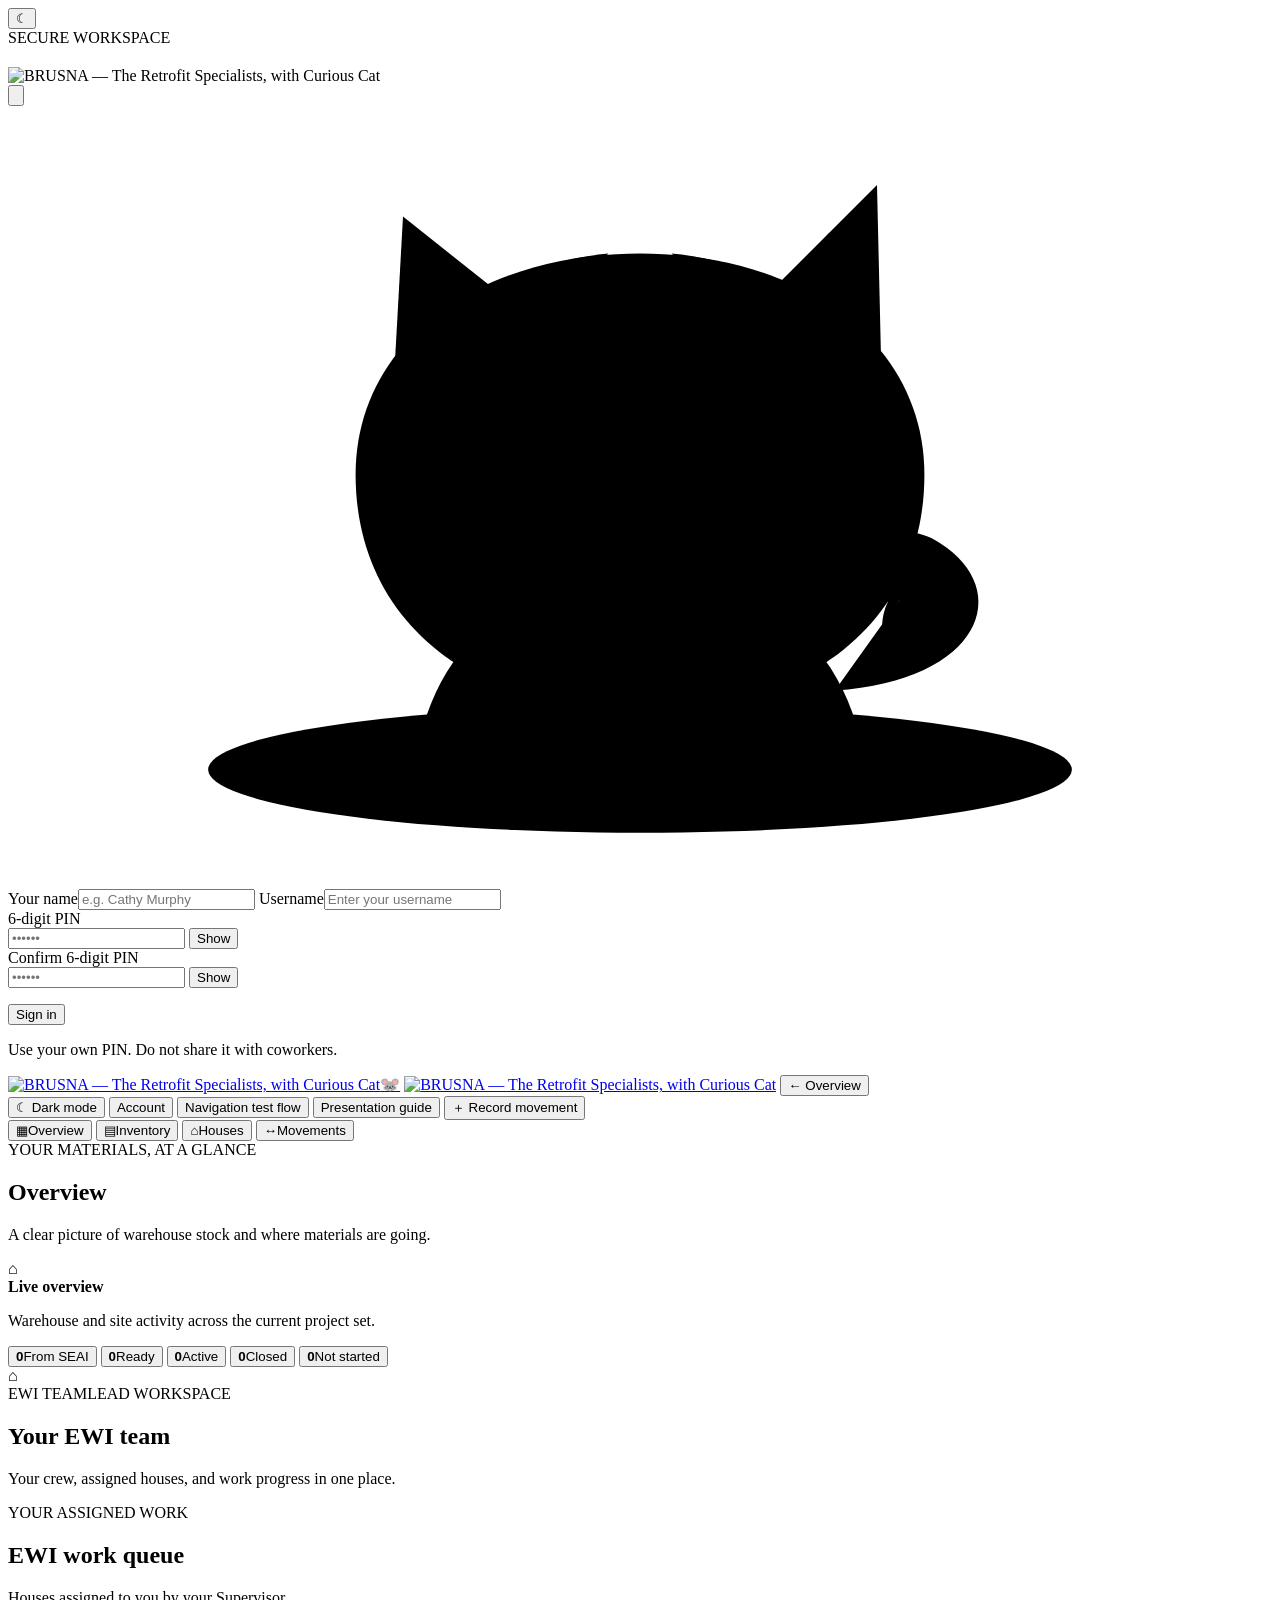
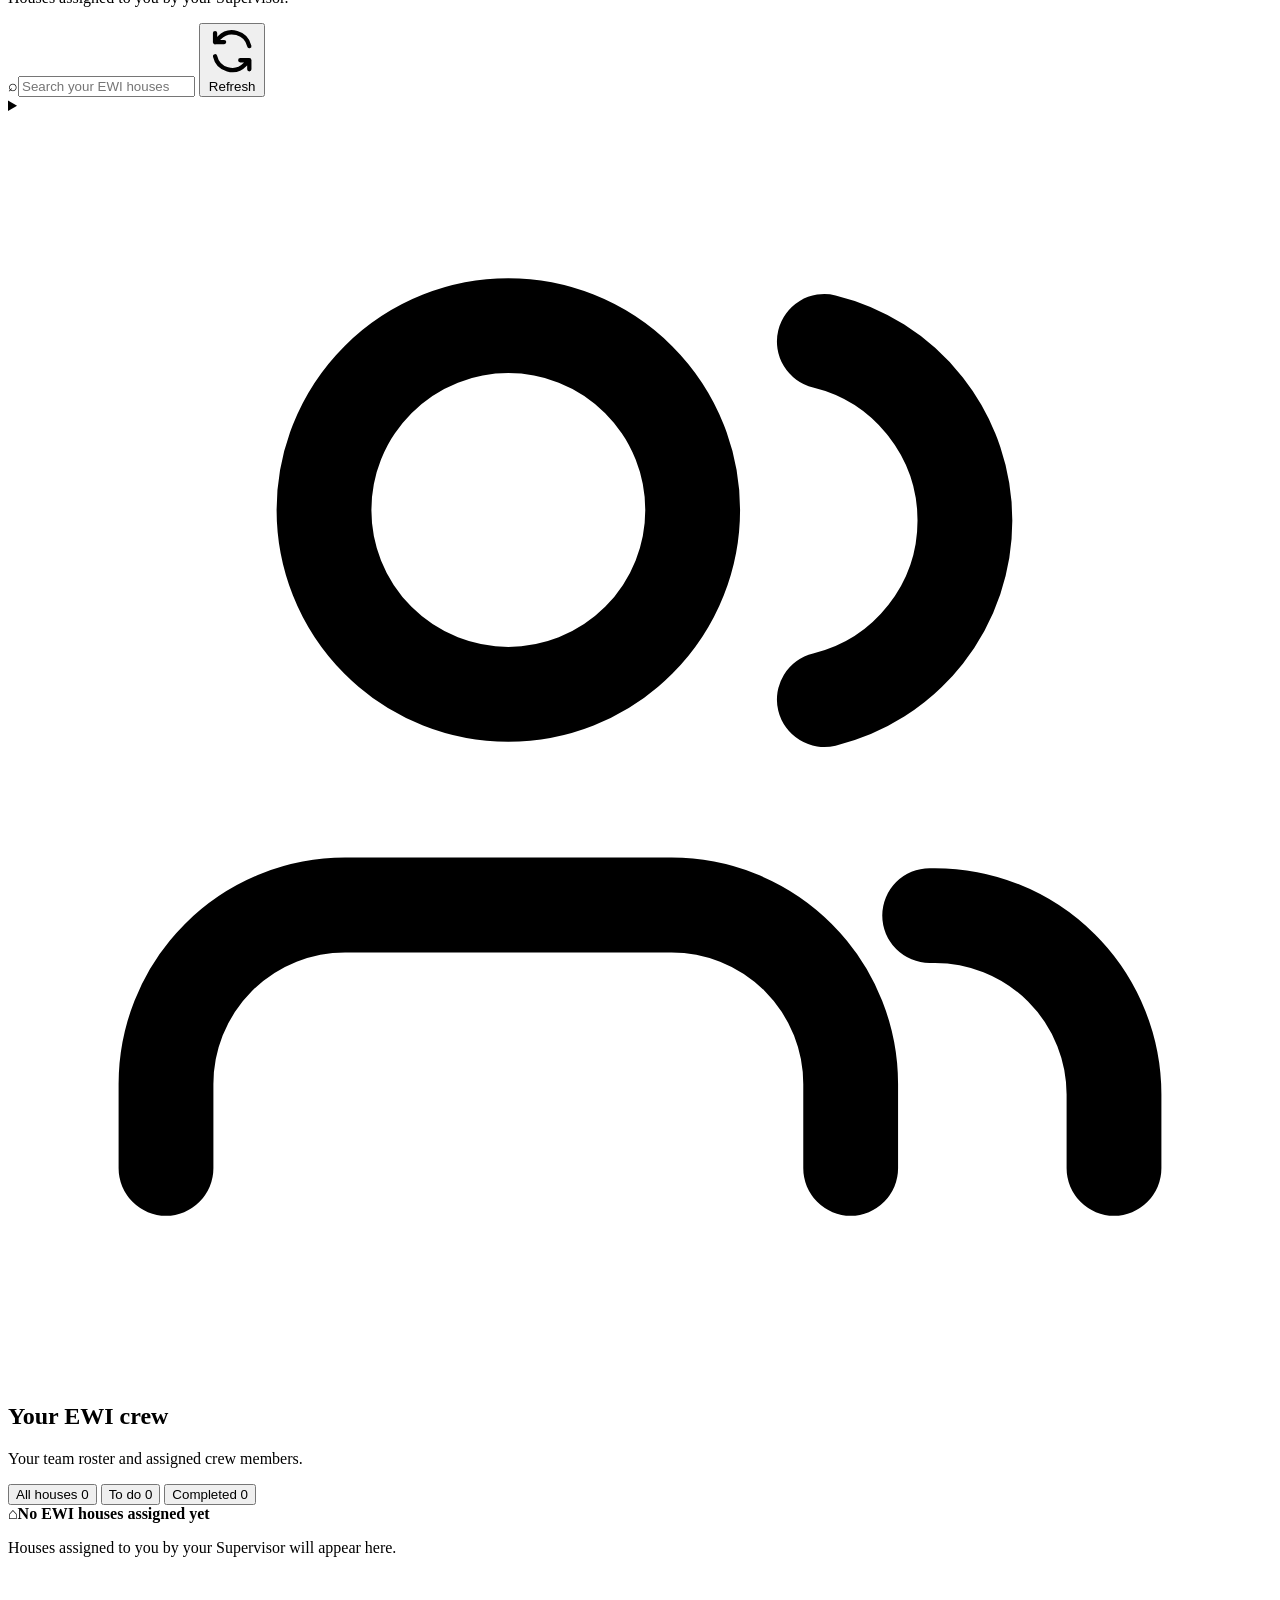
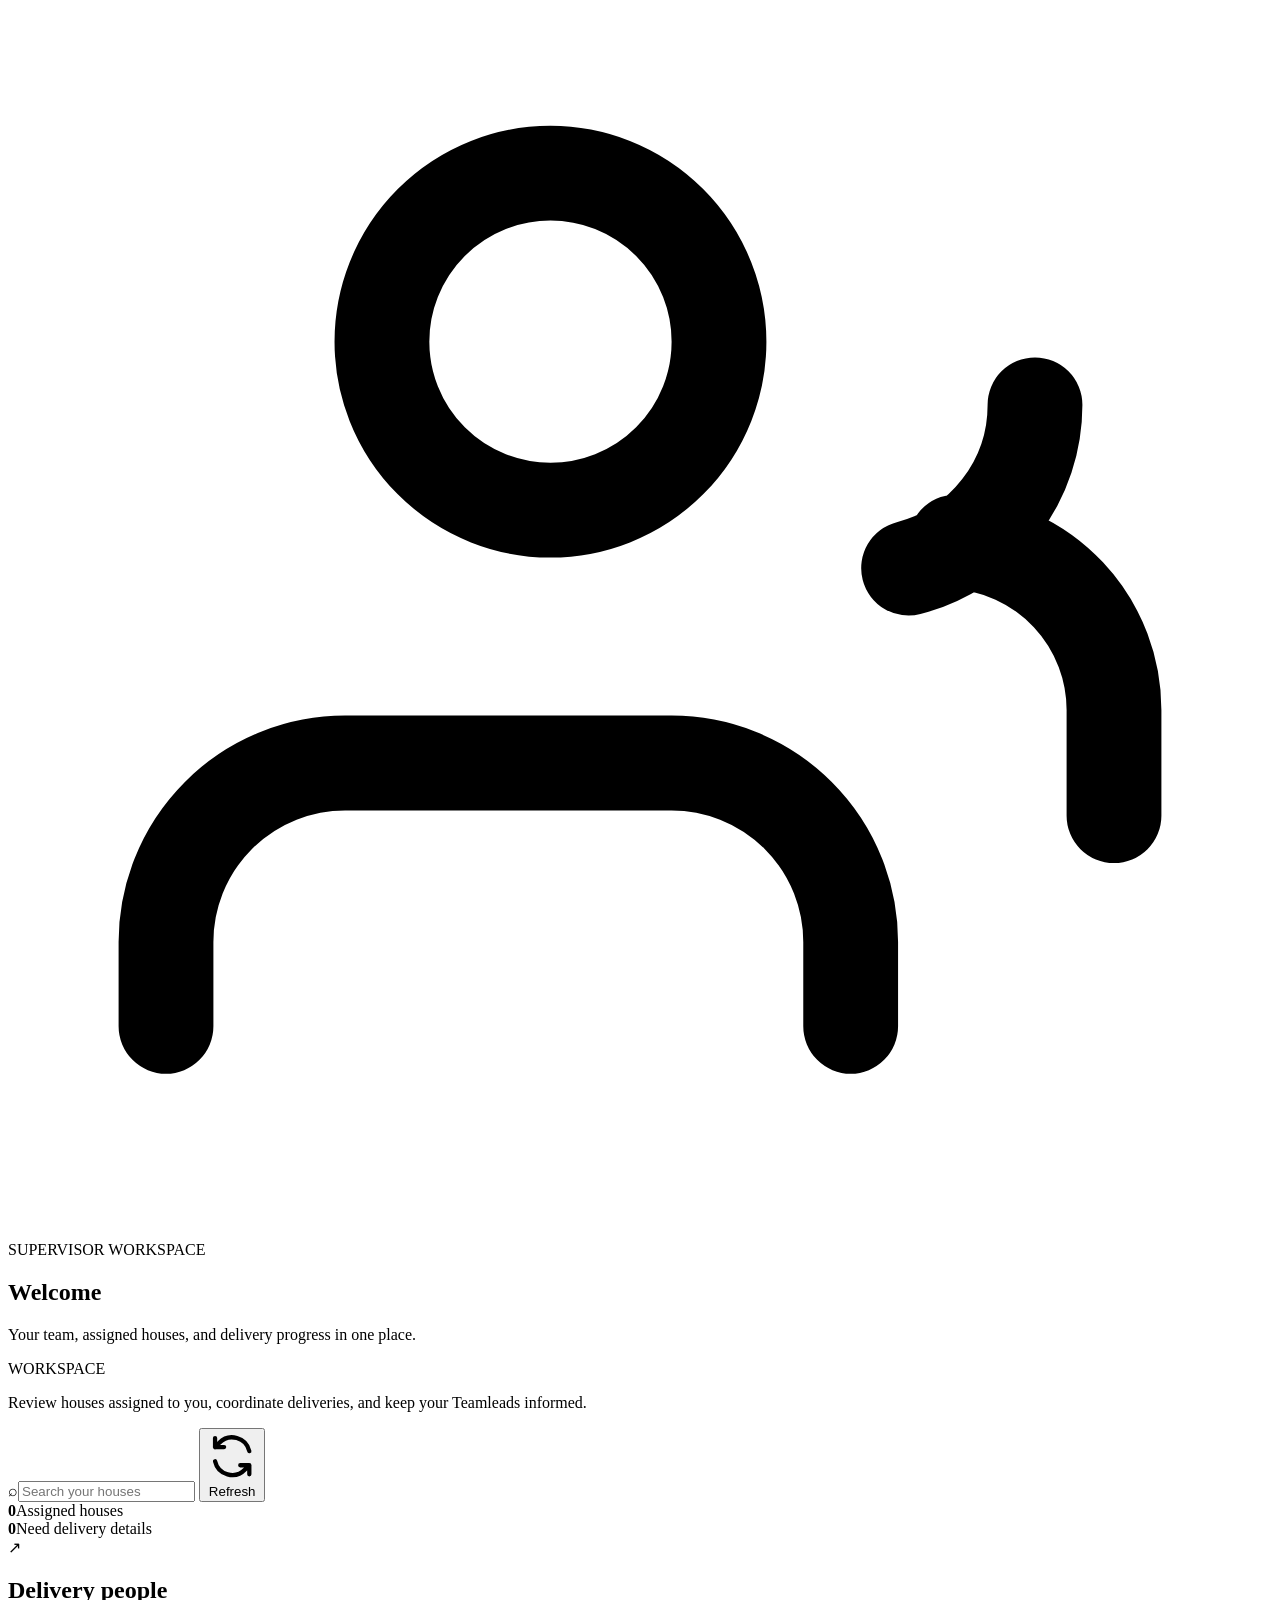
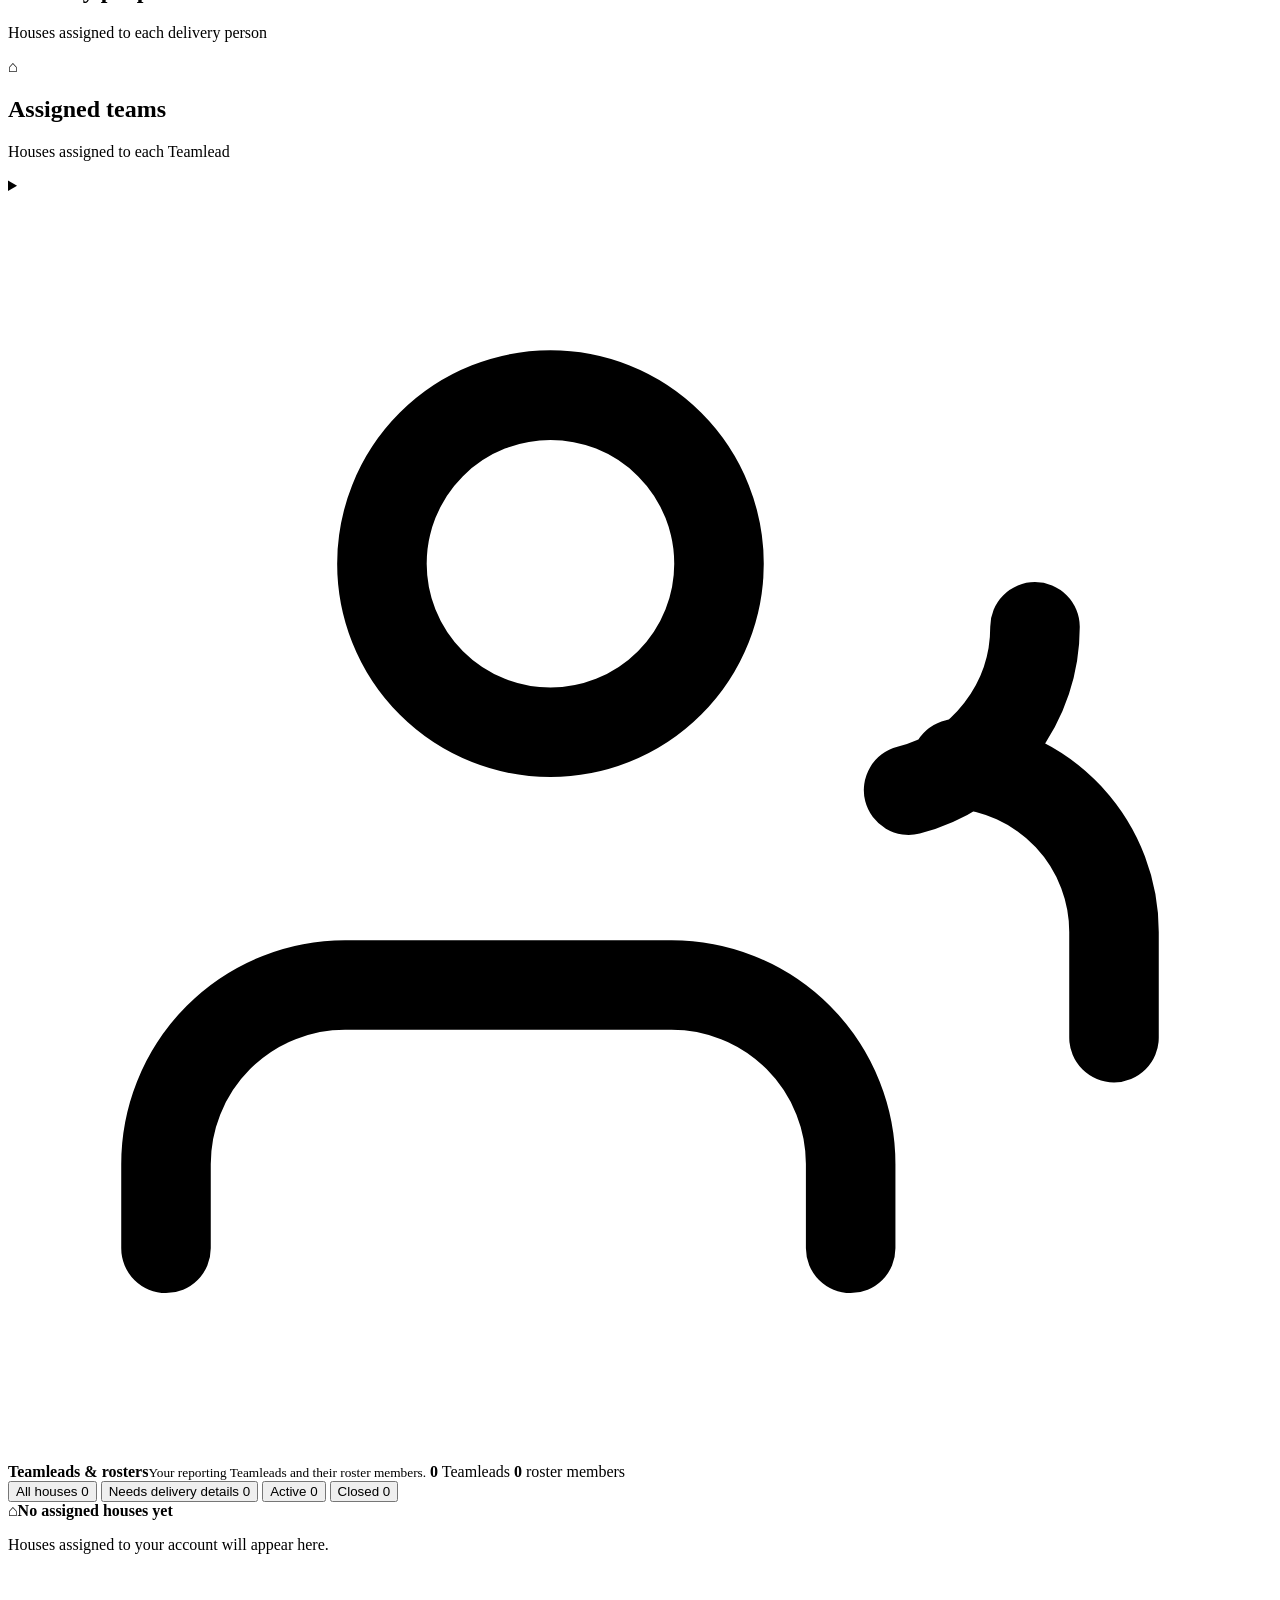
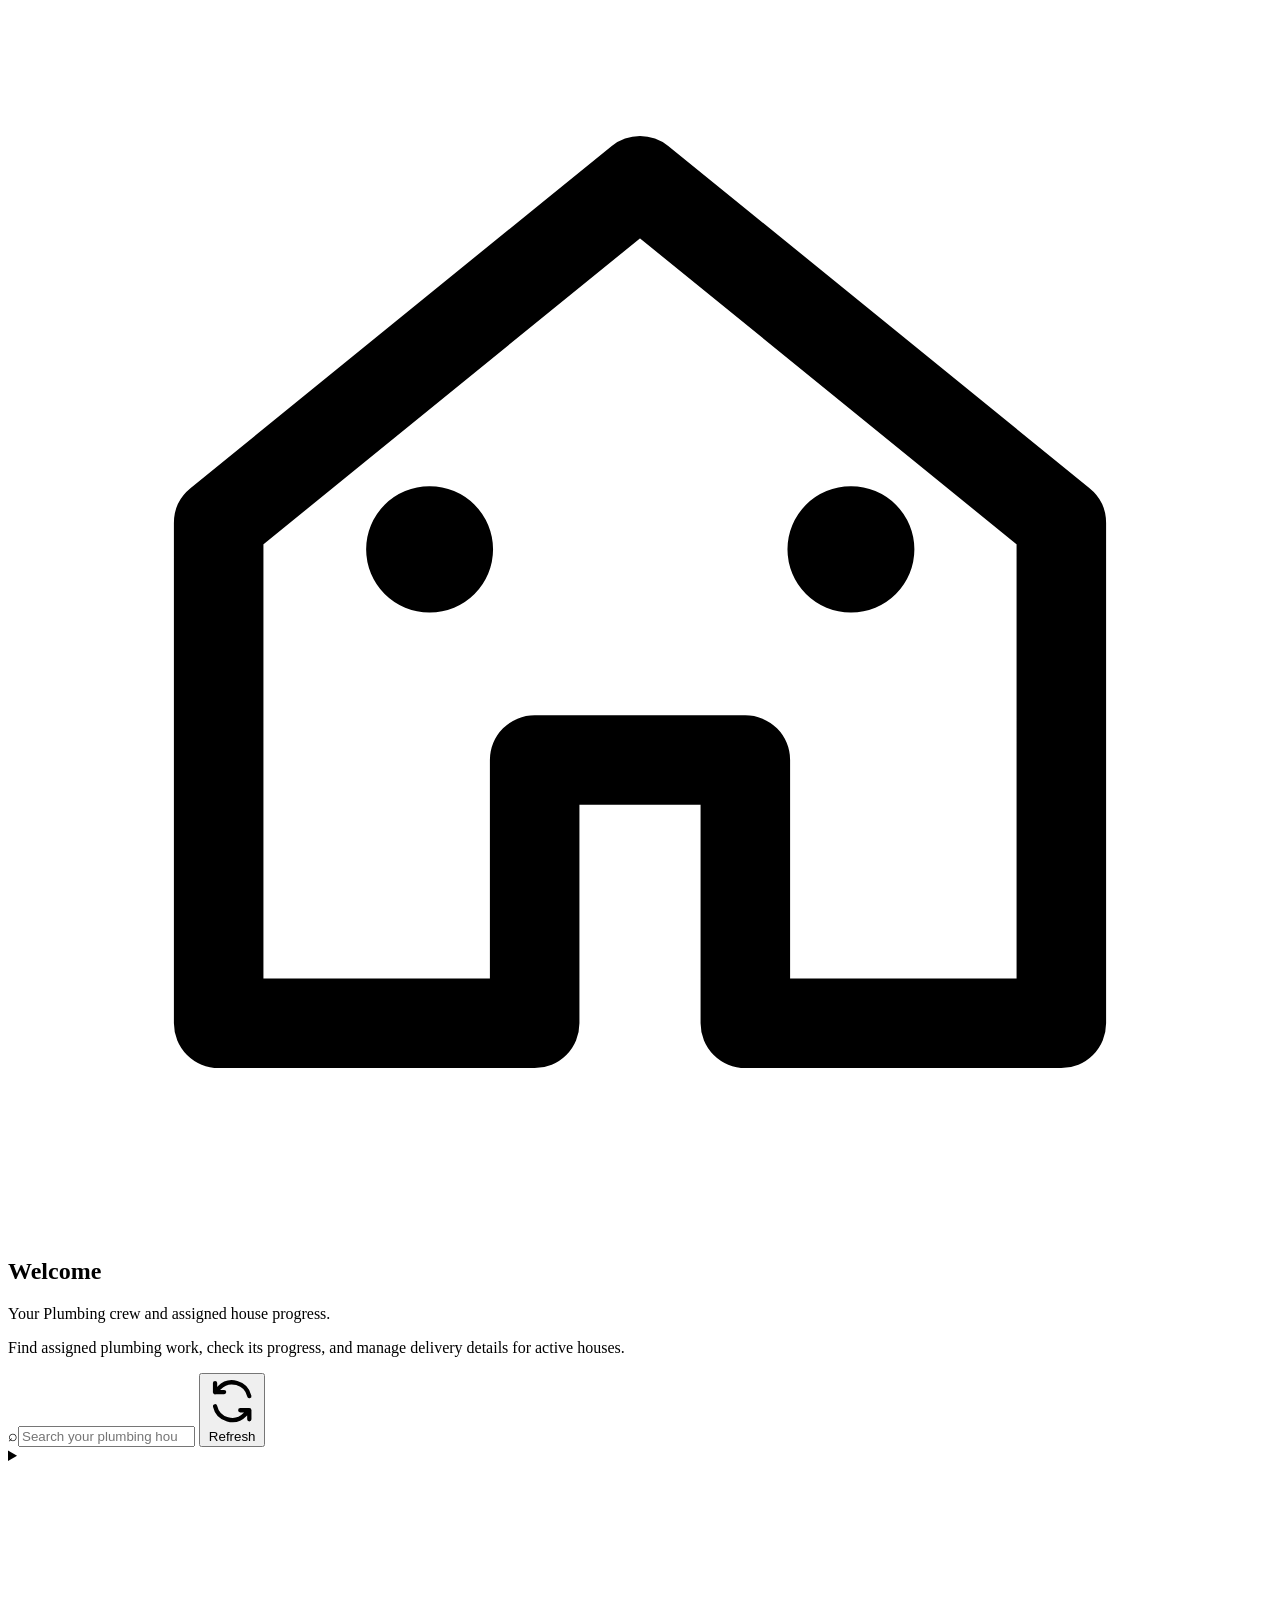
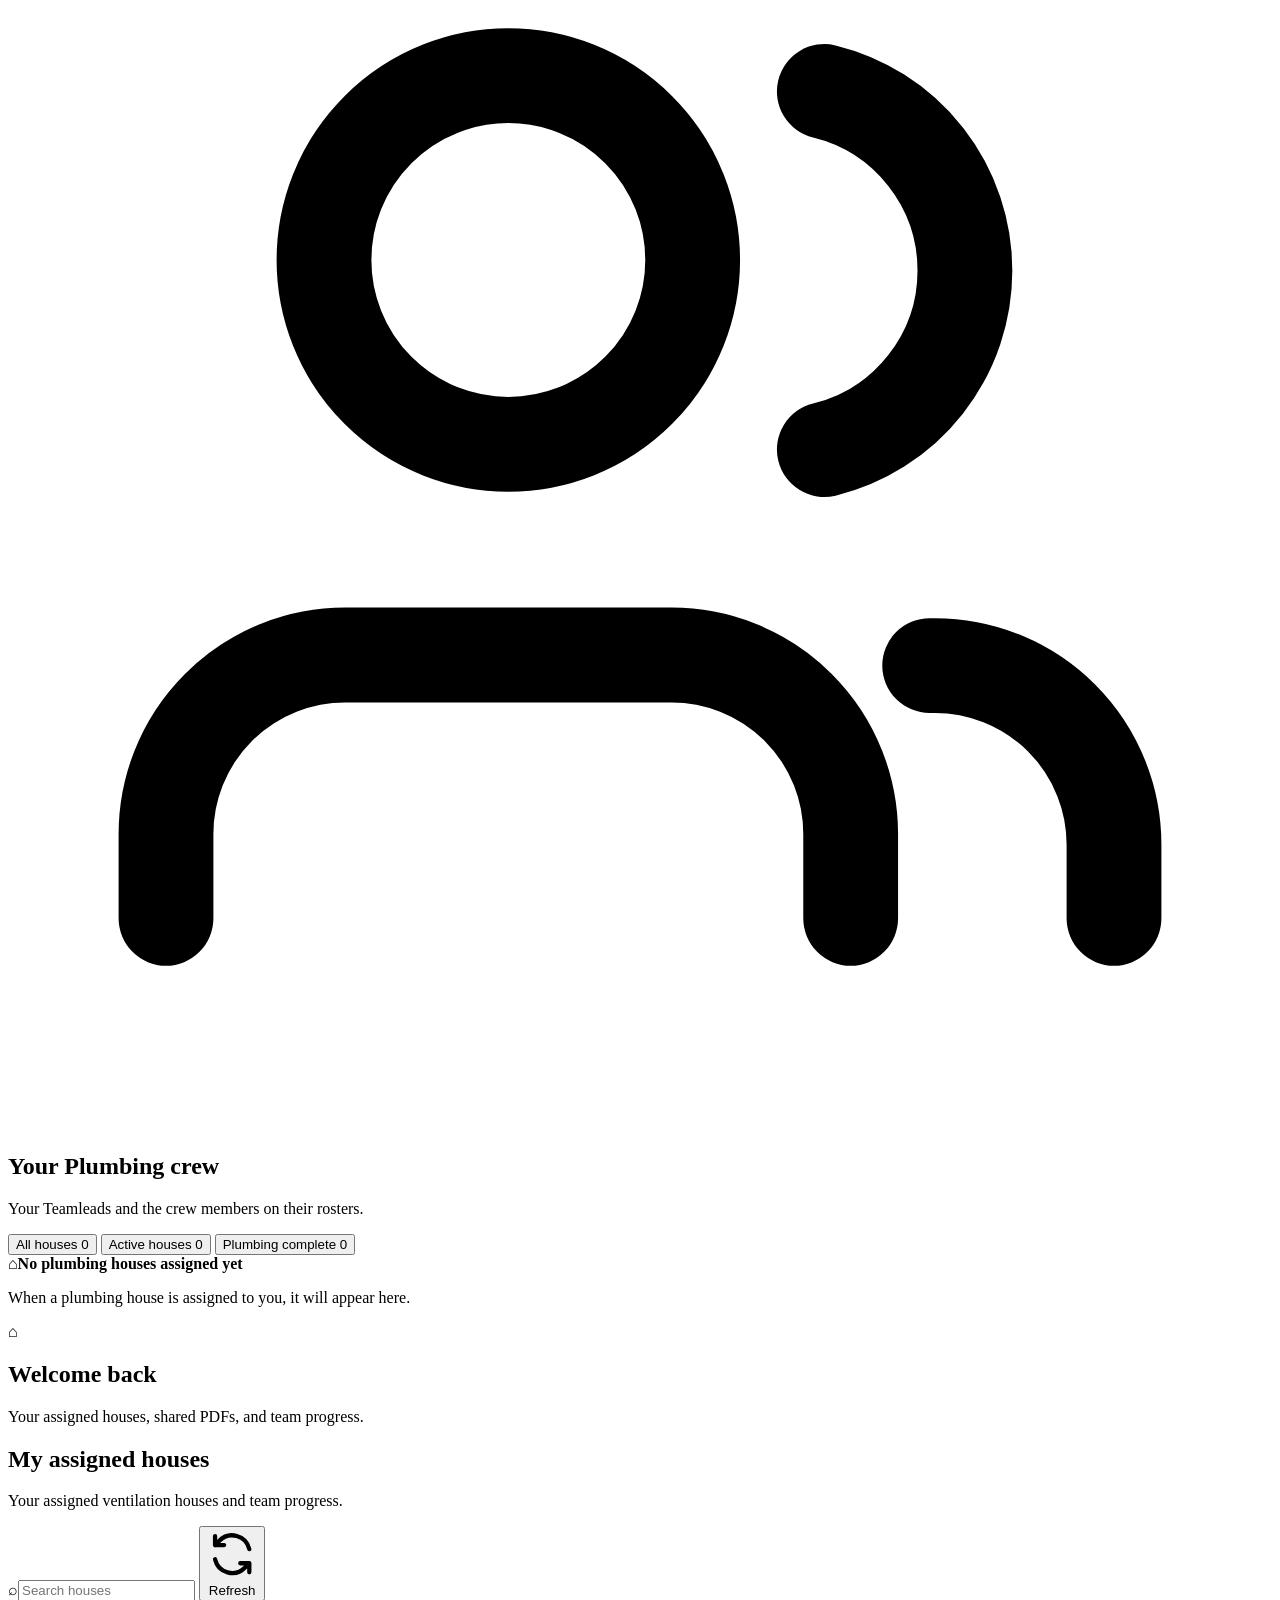
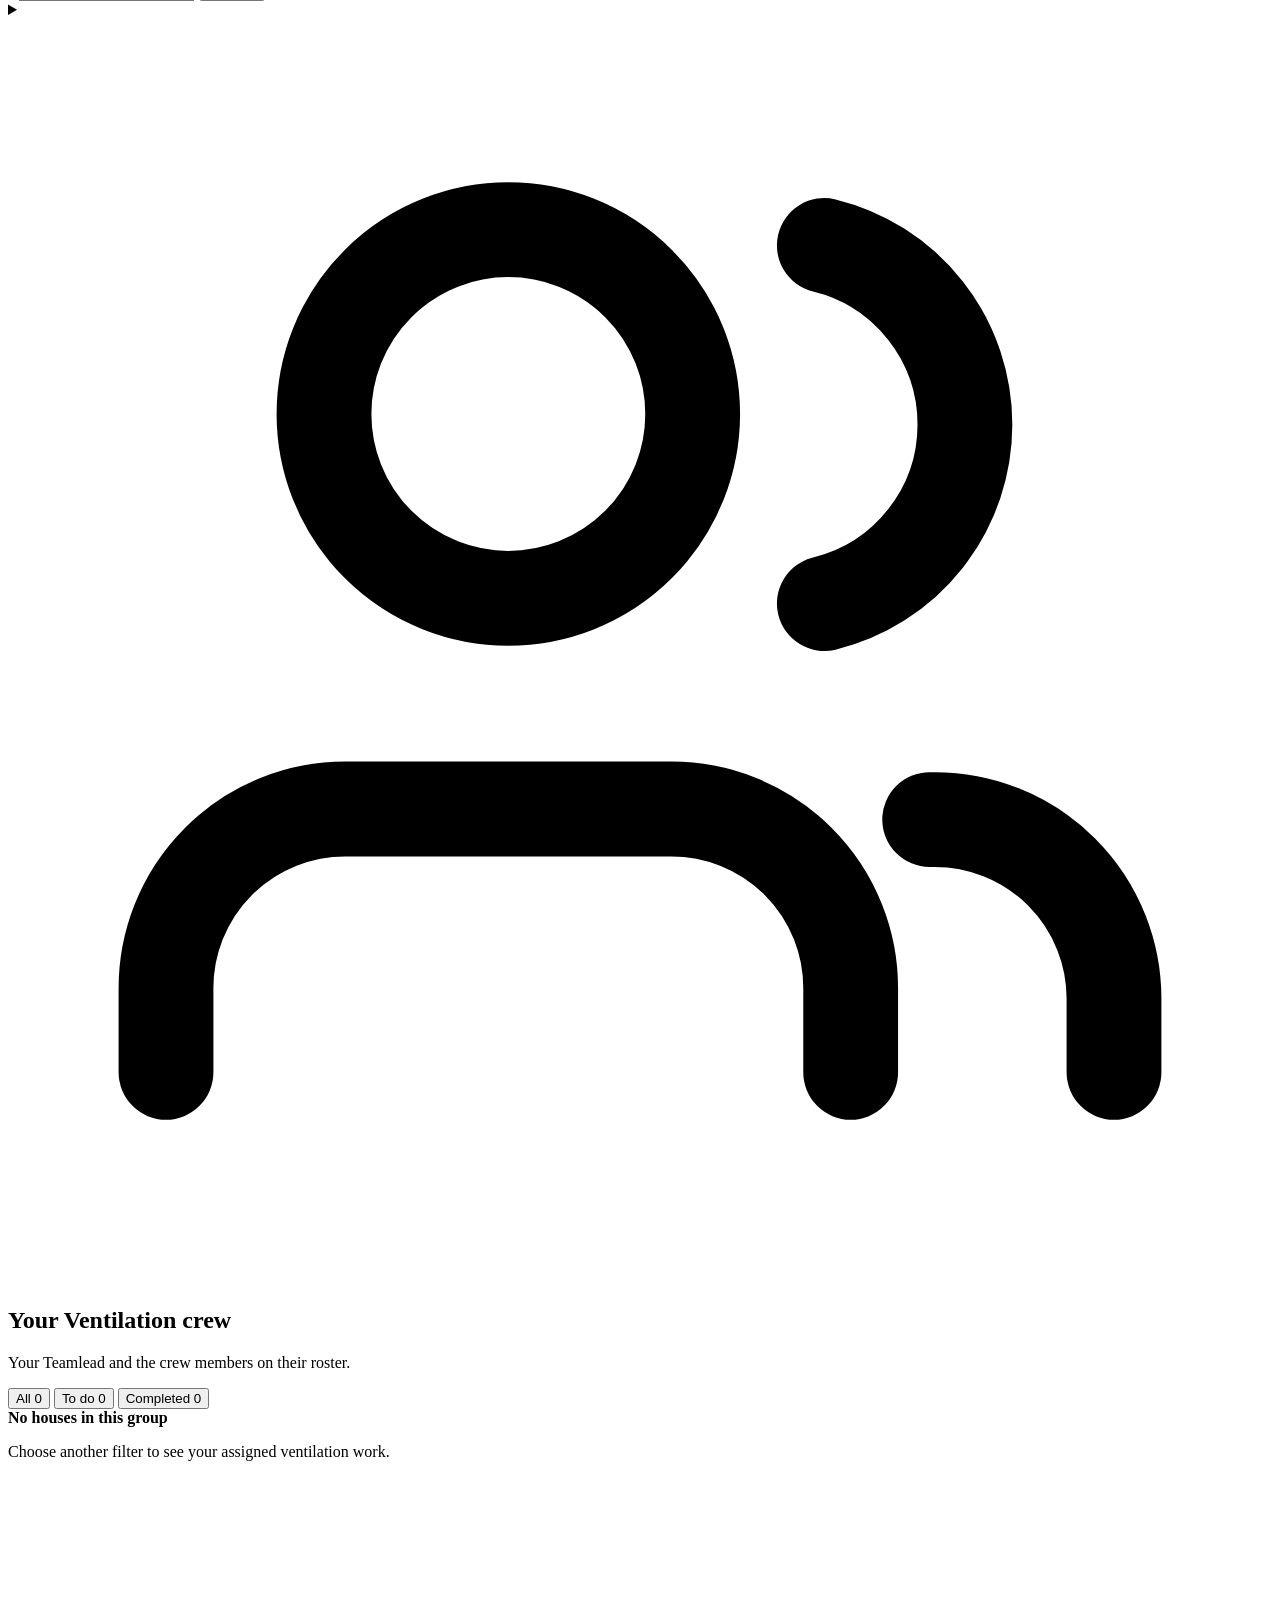
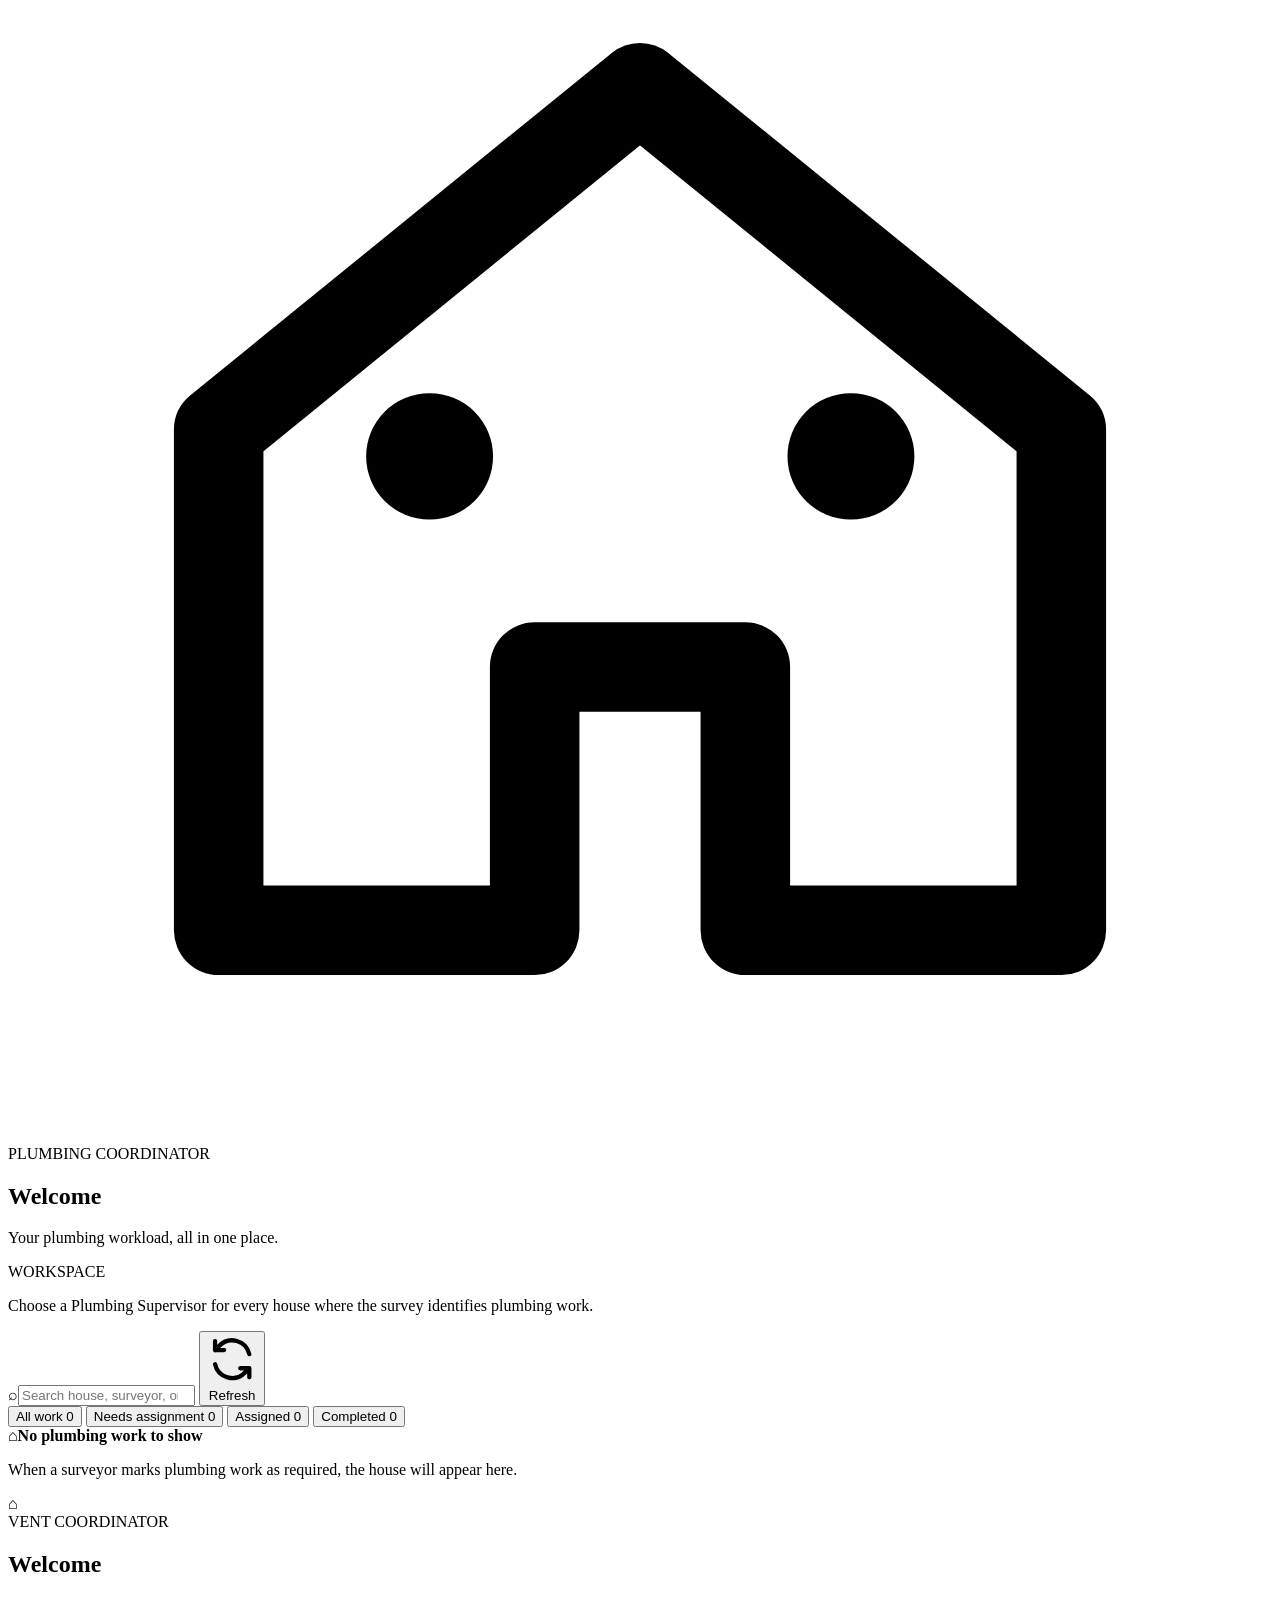
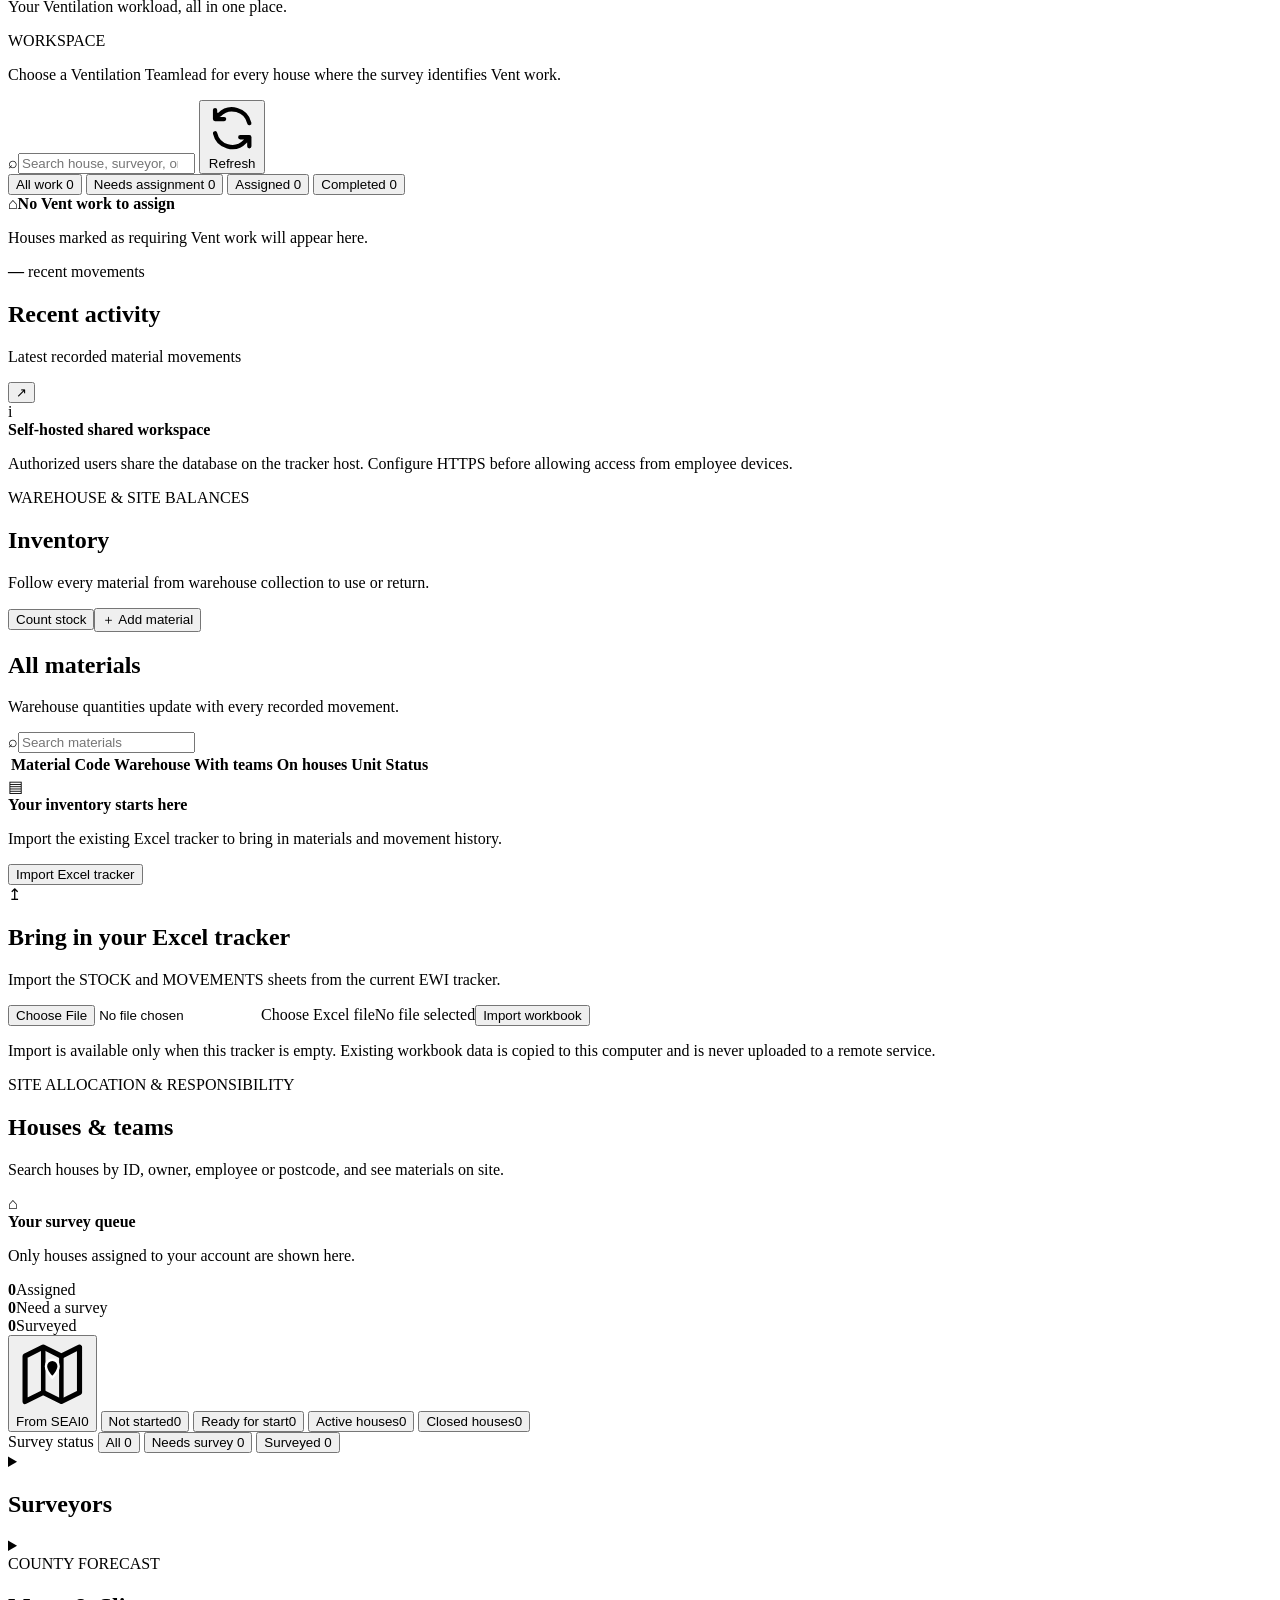
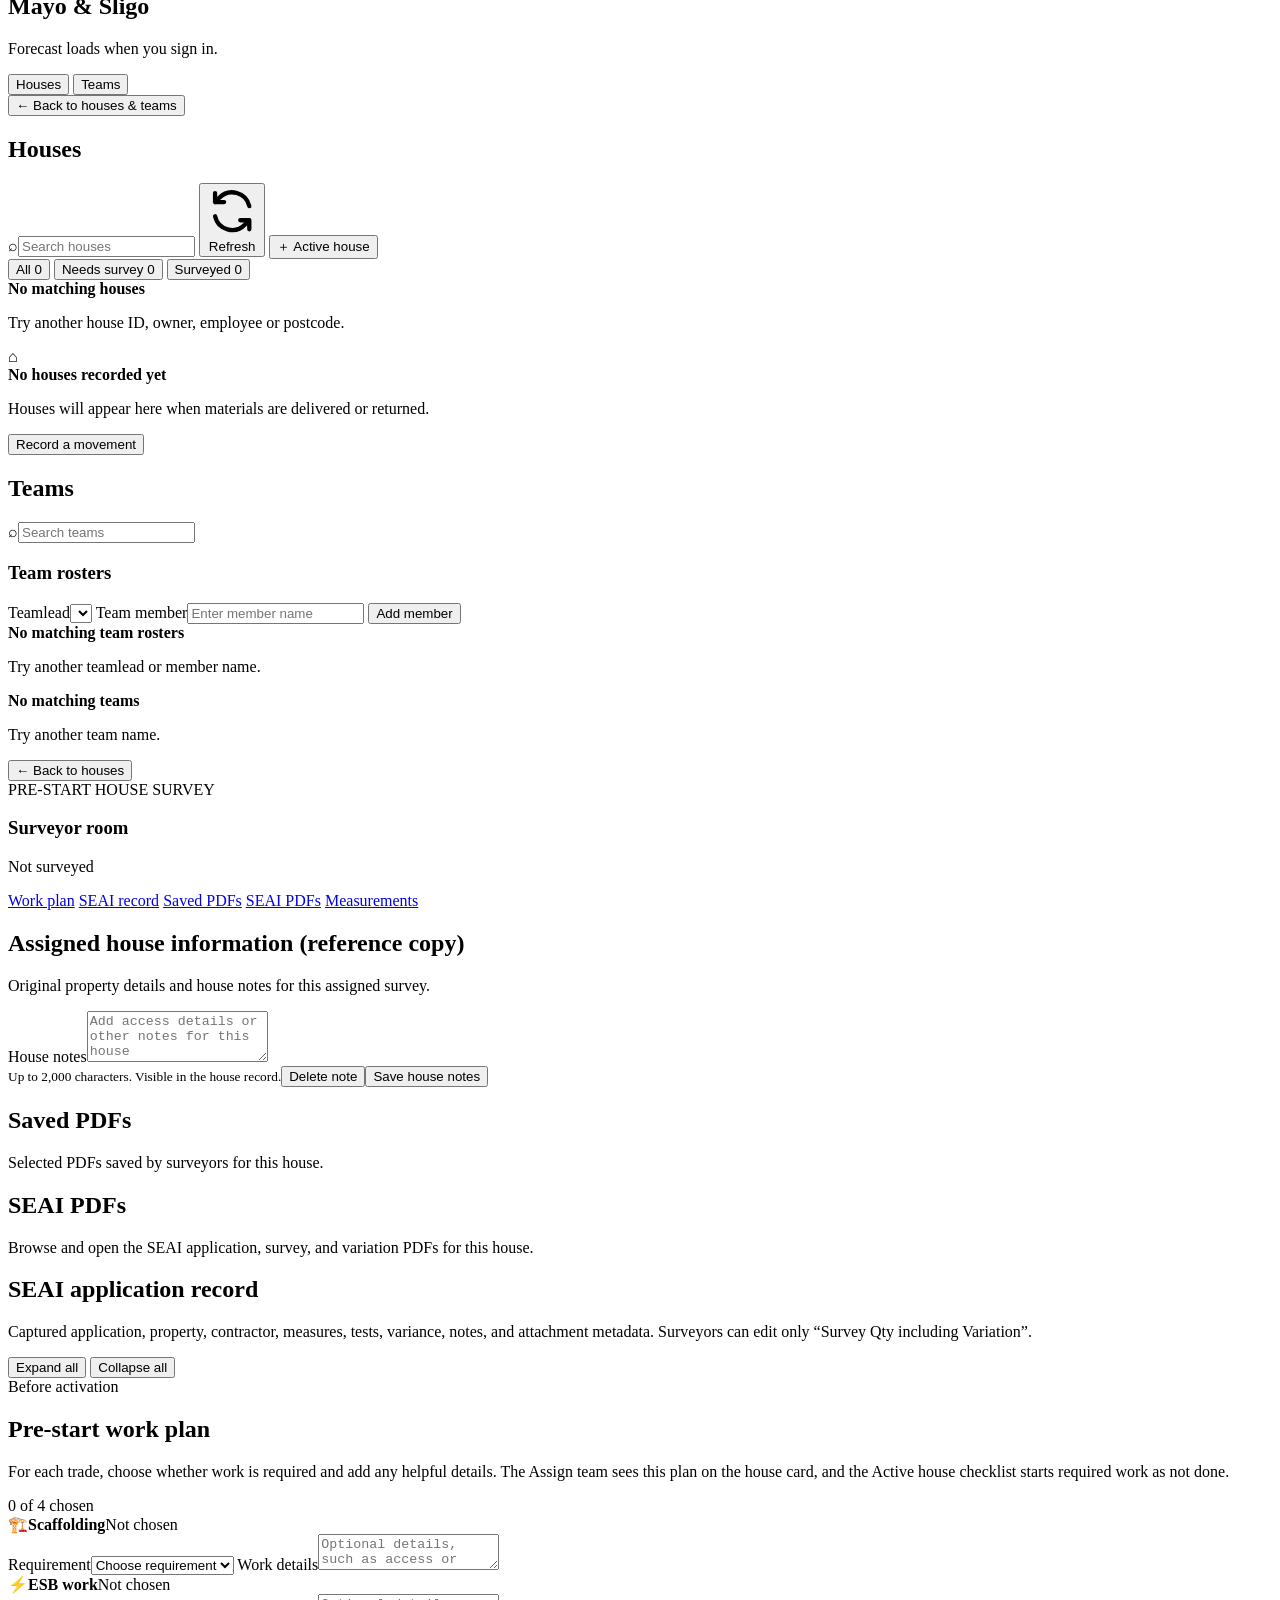
==== static/index.html @ 4ba60e24 "Preserve ventilation icon colors in annotated PDFs Render and carry browser-side product icon images" ====
<!doctype html>
<html lang="en">
  <head>
    <meta charset="utf-8">
    <meta name="viewport" content="width=device-width, initial-scale=1">
    <meta name="theme-color" content="#142237">
    <title>BRUSNA Material Tracker</title>
    <link rel="icon" type="image/png" sizes="64x64" href="/brusna-cat-v3.png">
    <link rel="icon" type="image/x-icon" href="/brusna-cat-v3.ico">
    <link rel="shortcut icon" href="/brusna-cat-v3.ico">
    <link rel="stylesheet" href="/app.css?v=20261111-login-logo-raised-2">
  </head>
  <body>
    <main id="auth-screen" class="auth-screen hidden">
      <section class="auth-card">
        <button class="button button-secondary auth-theme-toggle" id="auth-theme-toggle" type="button" aria-label="Switch to dark mode" aria-pressed="false"><span aria-hidden="true">☾</span></button>
        <div class="auth-heading">
          <div class="eyebrow" id="auth-eyebrow">SECURE WORKSPACE</div>
          <h1 id="auth-title" class="hidden"></h1>
          <p id="auth-description" class="hidden"></p>
        </div>
        <img class="auth-logo" src="/brusna-curious-cat-logo.png" alt="BRUSNA — The Retrofit Specialists, with Curious Cat">
        <div class="auth-light-scene">
          <button class="auth-lights-toggle" id="auth-lights-toggle" type="button" aria-label="Pull the cord to turn lights off" aria-pressed="true">
            <svg class="auth-light-fixture" viewBox="0 0 220 122" aria-hidden="true">
              <defs>
                <linearGradient id="auth-lamp-metal" x1="0" x2="1" y1="0" y2="1">
                  <stop offset="0" stop-color="#65736b"></stop>
                  <stop offset=".35" stop-color="#202b25"></stop>
                  <stop offset=".62" stop-color="#3d4941"></stop>
                  <stop offset="1" stop-color="#151d18"></stop>
                </linearGradient>
                <linearGradient id="auth-lamp-fabric" x1="0" x2="1" y1="0" y2="0">
                  <stop offset="0" stop-color="#d8c8a9"></stop>
                  <stop offset=".22" stop-color="#f6ecd5"></stop>
                  <stop offset=".52" stop-color="#fff8e9"></stop>
                  <stop offset=".82" stop-color="#eee1c6"></stop>
                  <stop offset="1" stop-color="#c9b894"></stop>
                </linearGradient>
                <radialGradient id="auth-lamp-bulb-glass" cx=".38" cy=".28" r=".8">
                  <stop offset="0" stop-color="#fffef0"></stop>
                  <stop offset=".55" stop-color="#ffe89c"></stop>
                  <stop offset="1" stop-color="#eaa842"></stop>
                </radialGradient>
                <linearGradient id="auth-lamp-spill" x1="0" x2="0" y1="0" y2="1">
                  <stop offset="0" stop-color="#ffd96d" stop-opacity=".46"></stop>
                  <stop offset="1" stop-color="#ffd96d" stop-opacity="0"></stop>
                </linearGradient>
              </defs>
              <g class="auth-lamp-assembly">
              <ellipse class="auth-lamp-wall-shadow" cx="195" cy="35" rx="17" ry="25"></ellipse>
              <path class="auth-lamp-wall-plate" d="M194 10c-12 0-21 10-21 24s9 24 21 24 21-10 21-24-9-24-21-24Z"></path>
              <circle class="auth-lamp-wall-screw" cx="194" cy="17" r="2"></circle>
              <circle class="auth-lamp-wall-screw" cx="194" cy="51" r="2"></circle>
              <path class="auth-lamp-arm" d="M194 30c-10-25-30-28-49-12-11 9-24 13-38 7-9-4-16-11-23-14"></path>
              <path class="auth-lamp-arm-highlight" d="M190 27c-11-17-26-16-41-4-13 11-27 17-44 9"></path>
              <path class="auth-lamp-socket" d="M82 15v20m-6-2h12"></path>
              <g class="auth-lamp-bulb">
                <path class="auth-lamp-bulb-glass" d="M82 39c-5 0-8 4-8 9 0 4 2 7 4 10l2 17c0 3 1 4 2 4s2-1 2-4l2-17c2-3 4-6 4-10 0-5-3-9-8-9Z"></path>
                <path class="auth-lamp-bulb-base" d="M78 36h8m-8 3h8m-7 3h6"></path>
                <path class="auth-lamp-bulb-filament" d="m79 52 3 5 3-5"></path>
              </g>
              <path class="auth-lamp-shade" d="M52 34h65l32 62c1 3-1 5-4 5H21c-3 0-5-2-4-5l30-62Z"></path>
              <path class="auth-lamp-shade-seam" d="m49 39-27 56m70-60 1 63m27-60 26 57"></path>
              <path class="auth-lamp-shade-rim" d="M18 96h130"></path>
              <path class="auth-lamp-cord" d="M194 58c0 19 0 30 0 45q0 8 5 8"></path>
              <path class="auth-lamp-cord-twist" d="M194 58c0 19 0 30 0 45q0 8 5 8"></path>
              <path class="auth-lamp-cord-hit" d="M194 58v49"></path>
              <circle class="auth-lamp-cord-pull" cx="199" cy="112" r="5"></circle>
              <path class="auth-lamp-light-cone" d="m51 101 14 17h61l16-17Z"></path>
              </g>
            </svg>
          </button>
        </div>
        <div class="auth-cat-stage" id="auth-cat" data-mood="watching" data-field="username" aria-hidden="true">
          <svg class="auth-cat-art" viewBox="0 0 240 148" role="presentation">
            <defs>
              <linearGradient id="auth-cat-fur" x1="0" x2="1" y1="0" y2="1">
                <stop offset="0" stop-color="#fffdf8"></stop>
                <stop offset="1" stop-color="#f2e7d5"></stop>
              </linearGradient>
              <linearGradient id="auth-cat-orange" x1="0" x2="1" y1="0" y2="1">
                <stop offset="0" stop-color="#f8a33c"></stop>
                <stop offset="1" stop-color="#d86a19"></stop>
              </linearGradient>
              <radialGradient id="auth-cat-iris" cx="35%" cy="28%" r="75%">
                <stop offset="0" stop-color="#f8cf78"></stop>
                <stop offset=".62" stop-color="#bd6e24"></stop>
                <stop offset="1" stop-color="#713710"></stop>
              </linearGradient>
              <linearGradient id="auth-cat-keyboard" x1="0" x2="0" y1="0" y2="1">
                <stop offset="0" stop-color="#fff"></stop>
                <stop offset="1" stop-color="#e8f0eb"></stop>
              </linearGradient>
            </defs>
            <ellipse class="auth-cat-glow" cx="120" cy="126" rx="82" ry="12"></ellipse>
            <path class="auth-cat-tail" d="M157 111c28-2 34-19 20-28-9-6-19 2-14 9 3 4 9 2 9-2"></path>
            <path class="auth-cat-tail-stripe" d="M173 88c-5 3-7 7-7 11m14-8c-5 3-7 7-7 11"></path>
            <path class="auth-cat-body" d="M77 128c2-24 18-39 43-39s41 15 43 39"></path>
            <path class="auth-cat-body-marking" d="M85 105c9-8 17-8 25-2m45 2c-9-8-17-8-25-2"></path>
            <path class="auth-cat-chest" d="M99 100c2 15 9 23 21 23s19-8 21-23c-7 6-14 9-21 9s-14-3-21-9Z"></path>
            <path class="auth-cat-ear auth-cat-ear-left" d="m73 57 2-36 34 27"></path>
            <path class="auth-cat-ear-inner" d="m82 48 1-16 17 14"></path>
            <path class="auth-cat-ear auth-cat-ear-right" d="m166 58-1-43-32 32"></path>
            <path class="auth-cat-ear-inner" d="m157 47-1-23-17 19"></path>
            <path class="auth-cat-head" d="M66 70c0-25 23-42 54-42s54 17 54 42c0 27-21 45-54 45S66 97 66 70Z"></path>
            <path class="auth-cat-mask" d="M68 64c7-21 25-34 46-36-8 8-11 17-9 27-9-8-21-7-37 9Zm104 0c-7-21-25-34-46-36 8 8 11 17 9 27 9-8 21-7 37 9Z"></path>
            <path class="auth-cat-blaze" d="M113 30c-4 9-3 17 2 24l5 8 5-8c5-7 6-15 2-24-4-1-10-1-14 0Z"></path>
            <path class="auth-cat-tabby-stripe" d="M91 39c5 2 9 5 12 9m-29 5c7 0 12 2 17 6m58-20c-5 2-9 5-12 9m29 5c-7 0-12 2-17 6"></path>
            <g class="auth-cat-eyes">
              <ellipse cx="97" cy="70" rx="10" ry="11"></ellipse>
              <ellipse cx="143" cy="70" rx="10" ry="11"></ellipse>
              <g class="auth-cat-gaze">
                <circle class="auth-cat-iris" cx="98" cy="71" r="7"></circle>
                <circle class="auth-cat-iris" cx="144" cy="71" r="7"></circle>
                <ellipse class="auth-cat-pupil" cx="98" cy="71" rx="2.8" ry="5.2"></ellipse>
                <ellipse class="auth-cat-pupil" cx="144" cy="71" rx="2.8" ry="5.2"></ellipse>
                <circle class="auth-cat-eye-glint" cx="100" cy="67" r="2"></circle>
                <circle class="auth-cat-eye-glint" cx="146" cy="67" r="2"></circle>
              </g>
            </g>
            <path class="auth-cat-blink" d="M89 71q8 7 16 0m30 0q8 7 16 0"></path>
            <path class="auth-cat-muzzle" d="M91 80c7-6 16-5 23 2-1 9-7 14-15 12-7-2-10-8-8-14Zm58 0c-7-6-16-5-23 2 1 9 7 14 15 12 7-2 10-8 8-14Z"></path>
            <path class="auth-cat-nose" d="m116 81 4 3 4-3-4-3-4 3Z"></path>
            <path class="auth-cat-mouth" d="M120 83v5m0 0c-4 5-9 5-12 1m12-1c4 5 9 5 12 1"></path>
            <path class="auth-cat-whiskers" d="m89 84-22-5m22 11-24 2m86-8 22-5m-22 11 24 2"></path>
            <g class="auth-cat-paws">
              <path d="M94 111c-7 2-10 8-7 13 3 4 13 3 18-1l6-6"></path>
              <path d="M146 111c7 2 10 8 7 13-3 4-13 3-18-1l-6-6"></path>
              <path class="auth-cat-paw-pad" d="M94 119h5m-2-3v6m48-3h-5m2-3v6"></path>
            </g>
            <g class="auth-cat-keyboard">
              <path class="auth-cat-keyboard-base" d="M57 124q0-5 6-5h114q6 0 6 5v8H57Z"></path>
              <path class="auth-cat-key" d="M70 123h10m5 0h10m5 0h10m5 0h10m5 0h10m5 0h10m5 0h10m5 0h10"></path>
              <path class="auth-cat-key auth-cat-key-emphasis" d="M92 128h55"></path>
            </g>
            <path class="auth-cat-sparkle" d="M49 61v9m-4-4h9m137 2v8m-4-4h8"></path>
          </svg>
        </div>
        <form id="auth-form">
          <label id="auth-display-name-field" class="field hidden">Your name<input id="auth-display-name" name="display_name" maxlength="120" autocomplete="name" placeholder="e.g. Cathy Murphy"></label>
          <label class="field">Username<input id="auth-username" name="username" maxlength="64" required autocomplete="username" autocapitalize="none" autocorrect="off" spellcheck="false" enterkeyhint="next" placeholder="Enter your username"></label>
          <div class="field auth-pin-field">
            <label for="auth-pin">6-digit PIN</label>
            <div class="auth-pin-wrap">
              <input id="auth-pin" name="pin" type="password" inputmode="numeric" autocomplete="current-password" enterkeyhint="go" required placeholder="••••••">
              <button class="auth-pin-toggle" type="button" data-auth-pin-toggle="auth-pin" aria-label="Show PIN" aria-pressed="false">Show</button>
            </div>
          </div>
          <div id="auth-pin-confirm-field" class="field auth-pin-field hidden">
            <label for="auth-pin-confirm">Confirm 6-digit PIN</label>
            <div class="auth-pin-wrap">
              <input id="auth-pin-confirm" name="pin_confirm" type="password" inputmode="numeric" autocomplete="new-password" enterkeyhint="go" placeholder="••••••">
              <button class="auth-pin-toggle" type="button" data-auth-pin-toggle="auth-pin-confirm" aria-label="Show PIN confirmation" aria-pressed="false">Show</button>
            </div>
          </div>
          <p class="auth-error hidden" id="auth-error" role="alert"></p>
          <button class="button button-primary auth-submit" id="auth-submit" type="submit">Sign in</button>
        </form>
        <p class="auth-footnote">Use your own PIN. Do not share it with coworkers.</p>
      </section>
    </main>
    <div class="app-shell hidden">
      <main class="main-content">
        <header class="topbar">
          <a class="surveyor-brand" href="/" aria-label="BRUSNA Material Tracker home"><img src="/brusna-curious-cat-logo.png" alt="BRUSNA — The Retrofit Specialists, with Curious Cat"><span class="surveyor-cat-eye surveyor-cat-eye-left" aria-hidden="true"></span><span class="surveyor-cat-eye surveyor-cat-eye-right" aria-hidden="true"></span><span class="surveyor-logo-mouse" aria-hidden="true">🐭</span></a>
          <a class="mobile-brand" href="/" aria-label="BRUSNA Material Tracker home"><img class="brand-logo" src="/brusna-curious-cat-logo.png" alt="BRUSNA — The Retrofit Specialists, with Curious Cat"></a>
          <button class="button button-secondary overview-shortcut" id="go-overview" type="button" aria-label="Return to Overview">← Overview</button>
          <div class="topbar-spacer"></div>
          <button class="button button-secondary" id="theme-toggle" type="button" aria-label="Switch to dark mode" aria-pressed="false"><span aria-hidden="true">☾</span> Dark mode</button>
          <button class="button button-secondary" id="account-button">Account</button>
          <button class="button button-secondary" id="start-navigation-tour" type="button">Navigation test flow</button>
          <button class="button button-secondary" id="start-presentation">Presentation guide</button>
          <button class="button button-primary" id="new-movement-top" type="button" aria-label="Record movement"><span aria-hidden="true">＋</span> Record movement</button>
        </header>
        <nav class="main-nav workspace-nav" aria-label="Primary navigation">
          <button class="nav-item active" type="button" data-tab="overview" aria-current="page"><span class="nav-icon" aria-hidden="true">▦</span><span class="nav-label">Overview</span></button>
          <button class="nav-item" type="button" data-tab="inventory"><span class="nav-icon" aria-hidden="true">▤</span><span class="nav-label">Inventory</span></button>
          <button class="nav-item" type="button" data-tab="houses"><span class="nav-icon" aria-hidden="true">⌂</span><span class="nav-label">Houses</span></button>
          <button class="nav-item" type="button" data-tab="movements"><span class="nav-icon" aria-hidden="true">↔</span><span class="nav-label">Movements</span></button>
        </nav>

        <section class="page active" id="page-overview" data-page="overview">
          <div class="page-heading">
            <div><div class="eyebrow" id="overview-eyebrow">YOUR MATERIALS, AT A GLANCE</div><h1 id="overview-title">Overview</h1><p class="page-subtitle" id="overview-subtitle">A clear picture of warehouse stock and where materials are going.</p></div>
            <span class="date-chip" id="today-label"></span>
          </div>
          <section id="overview-work-summary" class="surveyor-dashboard-summary overview-dashboard-summary ventilation-dashboard-summary" aria-label="Work overview">
            <div class="surveyor-dashboard-message">
              <span class="surveyor-dashboard-icon" aria-hidden="true">⌂</span>
              <div>
                <strong id="overview-summary-title">Live overview</strong>
                <p id="overview-summary-description">Warehouse and site activity across the current project set.</p>
              </div>
            </div>
            <div class="surveyor-dashboard-stats" aria-live="polite" aria-atomic="true">
              <button type="button" class="dashboard-stat-link" data-house-view="" title="Open the house map"><strong id="stat-provided">0</strong><span id="stat-provided-label">From SEAI</span></button>
              <button type="button" class="dashboard-stat-link" data-house-view="ready"><strong id="stat-ready">0</strong><span id="stat-ready-label">Ready</span></button>
              <button type="button" class="dashboard-stat-link" data-house-view="active"><strong id="stat-houses">0</strong><span id="stat-houses-label">Active</span></button>
              <button type="button" class="dashboard-stat-link" data-house-view="closed"><strong id="stat-closed">0</strong><span id="stat-closed-label">Closed</span></button>
              <button type="button" class="dashboard-stat-link" data-house-view="not_started"><strong id="stat-not-started">0</strong><span id="stat-not-started-label">Not started</span></button>
            </div>
          </section>
          <section id="teamlead-ewi-workload" class="teamlead-ewi-workload hidden" aria-labelledby="teamlead-ewi-title">
            <div class="plumbing-coordinator-greeting teamlead-ewi-greeting">
              <span class="plumbing-coordinator-greeting-icon" aria-hidden="true">⌂</span>
              <div>
                <span class="plumbing-coordinator-greeting-eyebrow">EWI TEAMLEAD WORKSPACE</span>
                <h2 id="teamlead-ewi-greeting-title">Your EWI team</h2>
                <p>Your crew, assigned houses, and work progress in one place.</p>
              </div>
            </div>
            <div class="ventilation-workload-heading teamlead-ewi-heading">
              <div>
                <span class="teamlead-ewi-eyebrow">YOUR ASSIGNED WORK</span>
                <h2 id="teamlead-ewi-title">EWI work queue</h2>
                <p>Houses assigned to you by your Supervisor.</p>
              </div>
              <div class="ventilation-workload-actions">
                <label class="search-box house-search-box ventilation-house-search"><span aria-hidden="true">⌕</span><input id="teamlead-ewi-search" type="search" placeholder="Search your EWI houses" aria-label="Search your assigned EWI houses"></label>
                <button class="ventilation-refresh-button" id="refresh-teamlead-ewi-houses" type="button" aria-label="Refresh your EWI houses">
                  <svg class="ventilation-refresh-icon" viewBox="0 0 20 20" fill="none" aria-hidden="true"><path d="M16.8 8A7 7 0 0 0 4.9 4.7L3.2 6.4M3.2 6.4V2.8M3.2 6.4h3.6M3.2 12a7 7 0 0 0 11.9 3.3l1.7-1.7m0 0v3.6m0-3.6h-3.6" stroke="currentColor" stroke-width="1.7" stroke-linecap="round" stroke-linejoin="round"/></svg>
                  <span>Refresh</span>
                </button>
              </div>
            </div>
            <details id="teamlead-ewi-crew" class="plumbing-supervisor-crew hidden">
              <summary class="plumbing-supervisor-crew-heading">
                <span class="plumbing-supervisor-crew-mark" aria-hidden="true">
                  <svg viewBox="0 0 24 24" fill="none">
                    <path d="M16 20v-1.6a3.4 3.4 0 0 0-3.4-3.4H6.4A3.4 3.4 0 0 0 3 18.4V20m6.5-9a3.5 3.5 0 1 0 0-7 3.5 3.5 0 0 0 0 7Zm6-6.7a3.5 3.5 0 0 1 0 6.8m2 4.1h.1a3.4 3.4 0 0 1 3.4 3.4V20" stroke="currentColor" stroke-width="1.8" stroke-linecap="round" stroke-linejoin="round"/>
                  </svg>
                </span>
                <div>
                  <h2 id="teamlead-ewi-crew-title">Your EWI crew</h2>
                  <p>Your team roster and assigned crew members.</p>
                </div>
                <span id="teamlead-ewi-crew-count" class="plumbing-supervisor-crew-count" aria-live="polite"></span>
              </summary>
              <div id="teamlead-ewi-crew-list" class="plumbing-supervisor-crew-list"></div>
              <p id="teamlead-ewi-crew-empty" class="plumbing-supervisor-crew-empty hidden">No crew members have been added to your roster yet.</p>
            </details>
            <div id="teamlead-ewi-house-filters" class="ventilation-house-filters" role="group" aria-label="Filter your EWI houses">
              <button type="button" class="ventilation-house-filter active" data-teamlead-ewi-filter="all" aria-pressed="true">All houses <span id="teamlead-ewi-all-count">0</span></button>
              <button type="button" class="ventilation-house-filter" data-teamlead-ewi-filter="open" aria-pressed="false">To do <span id="teamlead-ewi-open-count">0</span></button>
              <button type="button" class="ventilation-house-filter" data-teamlead-ewi-filter="completed" aria-pressed="false">Completed <span id="teamlead-ewi-completed-count">0</span></button>
            </div>
            <div id="teamlead-ewi-work-empty" class="ventilation-house-empty hidden"><span class="ventilation-house-empty-icon" aria-hidden="true">⌂</span><strong>No EWI houses assigned yet</strong><p>Houses assigned to you by your Supervisor will appear here.</p></div>
            <div id="teamlead-ewi-work-list" class="teamlead-ewi-work-list"></div>
          </section>
          <section id="supervisor-workload" class="plumbing-coordinator-workload hidden" aria-label="Supervisor workload">
            <div class="plumbing-coordinator-greeting">
              <span class="plumbing-coordinator-greeting-icon" aria-hidden="true">
                <svg viewBox="0 0 24 24" fill="none">
                  <path d="M16 20v-1.6a3.4 3.4 0 0 0-3.4-3.4H6.4A3.4 3.4 0 0 0 3 18.4V20m15-9.2a3.2 3.2 0 0 1 3 3.2V16m-7.5-9a3.2 3.2 0 1 1-6.4 0 3.2 3.2 0 0 1 6.4 0Zm6 1.2a3.2 3.2 0 0 1-2.4 3.1" stroke="currentColor" stroke-width="1.8" stroke-linecap="round" stroke-linejoin="round"/>
                </svg>
              </span>
              <div class="plumbing-coordinator-greeting-copy">
                <span id="supervisor-workload-eyebrow" class="plumbing-coordinator-greeting-eyebrow">SUPERVISOR WORKSPACE</span>
                <h2 id="supervisor-workload-greeting">Welcome</h2>
                <p>Your team, assigned houses, and delivery progress in one place.</p>
              </div>
              <span class="plumbing-coordinator-greeting-tag"><span aria-hidden="true"></span> WORKSPACE</span>
            </div>
            <div class="ventilation-workload-heading">
              <div><p id="supervisor-workload-intro" class="plumbing-workload-intro">Review houses assigned to you, coordinate deliveries, and keep your Teamleads informed.</p></div>
              <div class="ventilation-workload-actions">
                <label class="search-box house-search-box ventilation-house-search"><span aria-hidden="true">⌕</span><input id="supervisor-house-search" type="search" placeholder="Search your houses" aria-label="Search assigned houses"></label>
                <button class="ventilation-refresh-button" id="refresh-supervisor-houses" type="button" aria-label="Refresh assigned houses">
                  <svg class="ventilation-refresh-icon" viewBox="0 0 20 20" fill="none" aria-hidden="true"><path d="M16.8 8A7 7 0 0 0 4.9 4.7L3.2 6.4M3.2 6.4V2.8M3.2 6.4h3.6M3.2 12a7 7 0 0 0 11.9 3.3l1.7-1.7m0 0v3.6m0-3.6h-3.6" stroke="currentColor" stroke-width="1.7" stroke-linecap="round" stroke-linejoin="round"/></svg>
                  <span>Refresh</span>
                </button>
              </div>
            </div>
            <section id="supervisor-dashboard-summary" class="surveyor-dashboard-summary hidden" aria-label="Your supervision workload">
              <div class="surveyor-dashboard-stats supervisor-workload-stats" aria-live="polite" aria-atomic="true">
                <div><strong id="supervisor-stat-assigned">0</strong><span>Assigned houses</span></div>
                <div><strong id="supervisor-stat-unassigned">0</strong><span>Need delivery details</span></div>
              </div>
            </section>
            <section id="supervisor-assignment-summary" class="supervisor-assignment-summary hidden" aria-label="House assignments by delivery person and Teamlead">
              <article class="card supervisor-assignment-summary-group">
                <div class="supervisor-assignment-summary-heading"><span class="supervisor-summary-icon" aria-hidden="true">↗</span><div><h2>Delivery people</h2><p>Houses assigned to each delivery person</p></div></div>
                <div id="supervisor-delivery-summary" class="supervisor-assignment-summary-list"></div>
              </article>
              <article class="card supervisor-assignment-summary-group">
                <div class="supervisor-assignment-summary-heading"><span class="supervisor-summary-icon" aria-hidden="true">⌂</span><div><h2>Assigned teams</h2><p>Houses assigned to each Teamlead</p></div></div>
                <div id="supervisor-team-summary" class="supervisor-assignment-summary-list"></div>
              </article>
            </section>
            <details id="supervisor-team-rosters" class="supervisor-team-rosters">
              <summary class="supervisor-team-rosters-heading">
                <span class="supervisor-team-rosters-icon" aria-hidden="true"><svg viewBox="0 0 24 24" fill="none"><path d="M16 20v-1.6a3.4 3.4 0 0 0-3.4-3.4H6.4A3.4 3.4 0 0 0 3 18.4V20m15-9.2a3.2 3.2 0 0 1 3 3.2V16m-7.5-9a3.2 3.2 0 1 1-6.4 0 3.2 3.2 0 0 1 6.4 0Zm6 1.2a3.2 3.2 0 0 1-2.4 3.1" stroke="currentColor" stroke-width="1.7" stroke-linecap="round" stroke-linejoin="round"/></svg></span>
                <span class="supervisor-team-rosters-copy"><strong id="supervisor-team-rosters-title">Teamleads &amp; rosters</strong><small>Your reporting Teamleads and their roster members.</small></span>
                <span class="supervisor-team-rosters-totals" aria-live="polite" aria-atomic="true">
                  <span><strong id="supervisor-teamlead-count">0</strong> <span id="supervisor-teamlead-label">Teamleads</span></span>
                  <span><strong id="supervisor-roster-member-count">0</strong> <span id="supervisor-roster-member-label">roster members</span></span>
                </span>
              </summary>
              <div id="supervisor-team-roster-list" class="supervisor-team-roster-list"></div>
            </details>
            <div id="supervisor-house-filters" class="ventilation-house-filters" role="group" aria-label="Filter assigned houses">
              <button type="button" class="ventilation-house-filter active" data-supervisor-filter="all" aria-pressed="true">All houses <span id="supervisor-filter-all-count">0</span></button>
              <button type="button" class="ventilation-house-filter" data-supervisor-filter="needs_assignment" aria-pressed="false">Needs delivery details <span id="supervisor-filter-needs-assignment-count">0</span></button>
              <button type="button" class="ventilation-house-filter" data-supervisor-filter="active" aria-pressed="false">Active <span id="supervisor-filter-active-count">0</span></button>
              <button type="button" class="ventilation-house-filter" data-supervisor-filter="closed" aria-pressed="false">Closed <span id="supervisor-filter-closed-count">0</span></button>
            </div>
            <div id="supervisor-house-empty" class="ventilation-house-empty hidden"><span class="ventilation-house-empty-icon" aria-hidden="true">⌂</span><strong>No assigned houses yet</strong><p>Houses assigned to your account will appear here.</p></div>
            <div id="supervisor-house-list" class="house-grid"></div>
          </section>
          <section id="plumbing-supervisor-workload" class="plumbing-coordinator-workload hidden" aria-label="Plumbing team supervisor work">
            <div class="plumbing-coordinator-greeting">
              <span class="plumbing-coordinator-greeting-icon" aria-hidden="true">
                <svg viewBox="0 0 24 24" fill="none">
                  <path d="M4 10.5 12 4l8 6.5V20h-6v-5H10v5H4v-9.5Z" stroke="currentColor" stroke-width="1.7" stroke-linecap="round" stroke-linejoin="round"/>
                  <path d="M8 11h.01M16 11h.01" stroke="currentColor" stroke-width="2.4" stroke-linecap="round"/>
                </svg>
              </span>
              <div>
                <h2 id="plumbing-supervisor-greeting-title">Welcome</h2>
                <p>Your Plumbing crew and assigned house progress.</p>
              </div>
            </div>
            <div class="ventilation-workload-heading">
              <div>
                <p class="plumbing-workload-intro">Find assigned plumbing work, check its progress, and manage delivery details for active houses.</p>
              </div>
              <div class="ventilation-workload-actions">
                <label class="search-box house-search-box ventilation-house-search"><span aria-hidden="true">⌕</span><input id="plumbing-supervisor-house-search" type="search" placeholder="Search your plumbing houses" aria-label="Search assigned plumbing houses"></label>
                <button class="ventilation-refresh-button" id="refresh-plumbing-supervisor-houses" type="button" aria-label="Refresh assigned plumbing houses">
                  <svg class="ventilation-refresh-icon" viewBox="0 0 20 20" fill="none" aria-hidden="true"><path d="M16.8 8A7 7 0 0 0 4.9 4.7L3.2 6.4M3.2 6.4V2.8M3.2 6.4h3.6M3.2 12a7 7 0 0 0 11.9 3.3l1.7-1.7m0 0v3.6m0-3.6h-3.6" stroke="currentColor" stroke-width="1.7" stroke-linecap="round" stroke-linejoin="round"/></svg>
                  <span>Refresh</span>
                </button>
              </div>
            </div>
            <details id="plumbing-supervisor-crew" class="plumbing-supervisor-crew">
              <summary id="plumbing-supervisor-crew-summary" class="plumbing-supervisor-crew-heading">
                <div class="plumbing-supervisor-crew-mark" aria-hidden="true">
                  <svg viewBox="0 0 24 24" fill="none">
                    <path d="M16 20v-1.6a3.4 3.4 0 0 0-3.4-3.4H6.4A3.4 3.4 0 0 0 3 18.4V20m6.5-9a3.5 3.5 0 1 0 0-7 3.5 3.5 0 0 0 0 7Zm6-6.7a3.5 3.5 0 0 1 0 6.8m2 4.1h.1a3.4 3.4 0 0 1 3.4 3.4V20" stroke="currentColor" stroke-width="1.8" stroke-linecap="round" stroke-linejoin="round"/>
                  </svg>
                </div>
                <div>
                  <h2 id="plumbing-supervisor-crew-title">Your Plumbing crew</h2>
                  <p>Your Teamleads and the crew members on their rosters.</p>
                </div>
                <span id="plumbing-supervisor-crew-count" class="plumbing-supervisor-crew-count" aria-live="polite"></span>
              </summary>
              <div id="plumbing-supervisor-crew-list" class="plumbing-supervisor-crew-list"></div>
              <p id="plumbing-supervisor-crew-empty" class="plumbing-supervisor-crew-empty hidden">No Plumbing Teamleads are linked to your crew yet.</p>
            </details>
            <div id="plumbing-supervisor-house-filters" class="ventilation-house-filters" role="group" aria-label="Filter assigned plumbing houses">
              <button type="button" class="ventilation-house-filter active" data-plumbing-supervisor-filter="all" aria-pressed="true">All houses <span id="plumbing-supervisor-filter-all-count">0</span></button>
              <button type="button" class="ventilation-house-filter" data-plumbing-supervisor-filter="active" aria-pressed="false">Active houses <span id="plumbing-supervisor-filter-active-count">0</span></button>
              <button type="button" class="ventilation-house-filter" data-plumbing-supervisor-filter="plumbing_complete" aria-pressed="false">Plumbing complete <span id="plumbing-supervisor-filter-completed-count">0</span></button>
            </div>
            <div id="plumbing-supervisor-house-empty" class="ventilation-house-empty hidden"><span class="ventilation-house-empty-icon" aria-hidden="true">⌂</span><strong>No plumbing houses assigned yet</strong><p>When a plumbing house is assigned to you, it will appear here.</p></div>
            <div id="plumbing-supervisor-house-list" class="plumbing-house-list"></div>
          </section>
          <section id="ventilation-workload" class="ventilation-workload hidden" aria-labelledby="ventilation-workload-title">
            <div class="plumbing-coordinator-greeting ventilation-dashboard-greeting">
              <span class="plumbing-coordinator-greeting-icon" aria-hidden="true">⌂</span>
              <div>
                <h2 id="ventilation-dashboard-greeting-title">Welcome back</h2>
                <p>Your assigned houses, shared PDFs, and team progress.</p>
              </div>
            </div>
            <div class="ventilation-workload-heading">
              <div>
                <h2 id="ventilation-workload-title" class="sr-only">My assigned houses</h2>
                <span id="ventilation-workload-count" class="sr-only" aria-live="polite"></span>
                <p class="plumbing-workload-intro">Your assigned ventilation houses and team progress.</p>
              </div>
              <div class="ventilation-workload-actions">
                <label class="search-box house-search-box ventilation-house-search"><span aria-hidden="true">⌕</span><input id="ventilation-house-search" type="search" placeholder="Search houses" aria-label="Search assigned ventilation houses"></label>
                <button class="ventilation-refresh-button" id="refresh-ventilation-houses" type="button" aria-label="Refresh assigned ventilation houses">
                  <svg class="ventilation-refresh-icon" viewBox="0 0 20 20" fill="none" aria-hidden="true"><path d="M16.8 8A7 7 0 0 0 4.9 4.7L3.2 6.4M3.2 6.4V2.8M3.2 6.4h3.6M3.2 12a7 7 0 0 0 11.9 3.3l1.7-1.7m0 0v3.6m0-3.6h-3.6" stroke="currentColor" stroke-width="1.7" stroke-linecap="round" stroke-linejoin="round"/></svg>
                  <span>Refresh</span>
                </button>
              </div>
            </div>
            <details id="ventilation-team-roster" class="plumbing-supervisor-crew">
              <summary class="plumbing-supervisor-crew-heading">
                <span class="plumbing-supervisor-crew-mark" aria-hidden="true">
                  <svg viewBox="0 0 24 24" fill="none">
                    <path d="M16 20v-1.6a3.4 3.4 0 0 0-3.4-3.4H6.4A3.4 3.4 0 0 0 3 18.4V20m6.5-9a3.5 3.5 0 1 0 0-7 3.5 3.5 0 0 0 0 7Zm6-6.7a3.5 3.5 0 0 1 0 6.8m2 4.1h.1a3.4 3.4 0 0 1 3.4 3.4V20" stroke="currentColor" stroke-width="1.8" stroke-linecap="round" stroke-linejoin="round"/>
                  </svg>
                </span>
                <div>
                  <h2>Your Ventilation crew</h2>
                  <p>Your Teamlead and the crew members on their roster.</p>
                </div>
                <span id="ventilation-team-roster-count" class="plumbing-supervisor-crew-count" aria-live="polite"></span>
              </summary>
              <div id="ventilation-team-roster-content" class="plumbing-supervisor-crew-list"></div>
            </details>
            <div id="ventilation-house-filters" class="ventilation-house-filters" role="group" aria-label="Filter assigned ventilation houses">
              <button type="button" class="ventilation-house-filter active" data-ventilation-filter="all" aria-pressed="true">All <span id="ventilation-filter-all-count">0</span></button>
              <button type="button" class="ventilation-house-filter" data-ventilation-filter="outstanding" aria-pressed="false">To do <span id="ventilation-filter-outstanding-count">0</span></button>
              <button type="button" class="ventilation-house-filter" data-ventilation-filter="complete" aria-pressed="false">Completed <span id="ventilation-filter-complete-count">0</span></button>
            </div>
            <div id="ventilation-house-list" class="ventilation-house-list"></div>
            <div id="ventilation-filter-empty" class="ventilation-house-empty hidden"><strong>No houses in this group</strong><p>Choose another filter to see your assigned ventilation work.</p></div>
          </section>
          <section id="plumbing-coordinator-workload" class="plumbing-coordinator-workload hidden" aria-label="Plumbing work">
            <div class="plumbing-coordinator-greeting">
              <span class="plumbing-coordinator-greeting-icon" aria-hidden="true">
                <svg viewBox="0 0 24 24" fill="none">
                  <path d="M4 10.5 12 4l8 6.5V20h-6v-5H10v5H4v-9.5Z" stroke="currentColor" stroke-width="1.7" stroke-linecap="round" stroke-linejoin="round"/>
                  <path d="M8 11h.01M16 11h.01" stroke="currentColor" stroke-width="2.4" stroke-linecap="round"/>
                </svg>
              </span>
              <div class="plumbing-coordinator-greeting-copy">
                <span class="plumbing-coordinator-greeting-eyebrow">PLUMBING COORDINATOR</span>
                <h2 id="plumbing-coordinator-greeting-title">Welcome</h2>
                <p>Your plumbing workload, all in one place.</p>
              </div>
              <span class="plumbing-coordinator-greeting-tag"><span aria-hidden="true"></span> WORKSPACE</span>
            </div>
            <div class="ventilation-workload-heading">
              <div>
                <p class="plumbing-workload-intro">Choose a Plumbing Supervisor for every house where the survey identifies plumbing work.</p>
              </div>
              <div class="ventilation-workload-actions">
                <label class="search-box house-search-box ventilation-house-search"><span aria-hidden="true">⌕</span><input id="plumbing-house-search" type="search" placeholder="Search house, surveyor, or supervisor" aria-label="Search plumbing houses, surveyors, or supervisors"></label>
                <button class="ventilation-refresh-button" id="refresh-plumbing-houses" type="button" aria-label="Refresh plumbing houses">
                  <svg class="ventilation-refresh-icon" viewBox="0 0 20 20" fill="none" aria-hidden="true"><path d="M16.8 8A7 7 0 0 0 4.9 4.7L3.2 6.4M3.2 6.4V2.8M3.2 6.4h3.6M3.2 12a7 7 0 0 0 11.9 3.3l1.7-1.7m0 0v3.6m0-3.6h-3.6" stroke="currentColor" stroke-width="1.7" stroke-linecap="round" stroke-linejoin="round"/></svg>
                  <span>Refresh</span>
                </button>
              </div>
            </div>
            <div id="plumbing-house-filters" class="ventilation-house-filters" role="group" aria-label="Filter plumbing houses">
              <button type="button" class="ventilation-house-filter active" data-plumbing-filter="all" aria-pressed="true">All work <span id="plumbing-filter-all-count">0</span></button>
              <button type="button" class="ventilation-house-filter" data-plumbing-filter="needs_assignment" aria-pressed="false">Needs assignment <span id="plumbing-filter-needs-assignment-count">0</span></button>
              <button type="button" class="ventilation-house-filter" data-plumbing-filter="assigned" aria-pressed="false">Assigned <span id="plumbing-filter-assigned-count">0</span></button>
              <button type="button" class="ventilation-house-filter" data-plumbing-filter="completed" aria-pressed="false">Completed <span id="plumbing-filter-completed-count">0</span></button>
            </div>
            <div id="plumbing-house-list" class="plumbing-house-list"></div>
            <div id="plumbing-house-empty" class="ventilation-house-empty hidden"><span class="ventilation-house-empty-icon" aria-hidden="true">⌂</span><strong>No plumbing work to show</strong><p>When a surveyor marks plumbing work as required, the house will appear here.</p></div>
          </section>
          <section id="ventilation-coordinator-workload" class="plumbing-coordinator-workload hidden" aria-label="Ventilation work">
            <div class="plumbing-coordinator-greeting">
              <span class="plumbing-coordinator-greeting-icon" aria-hidden="true">⌂</span>
              <div class="plumbing-coordinator-greeting-copy">
                <span class="plumbing-coordinator-greeting-eyebrow">VENT COORDINATOR</span>
                <h2 id="ventilation-coordinator-greeting-title">Welcome</h2>
                <p>Your Ventilation workload, all in one place.</p>
              </div>
              <span class="plumbing-coordinator-greeting-tag"><span aria-hidden="true"></span> WORKSPACE</span>
            </div>
            <div class="ventilation-workload-heading">
              <div><p class="plumbing-workload-intro">Choose a Ventilation Teamlead for every house where the survey identifies Vent work.</p></div>
              <div class="ventilation-workload-actions">
                <label class="search-box house-search-box ventilation-house-search"><span aria-hidden="true">⌕</span><input id="ventilation-coordinator-house-search" type="search" placeholder="Search house, surveyor, or team" aria-label="Search Vent houses, surveyors, or teams"></label>
                <button class="ventilation-refresh-button" id="refresh-ventilation-coordinator-houses" type="button" aria-label="Refresh Ventilation houses">
                  <svg class="ventilation-refresh-icon" viewBox="0 0 20 20" fill="none" aria-hidden="true"><path d="M16.8 8A7 7 0 0 0 4.9 4.7L3.2 4.7M3.2 6.4V2.8m0 3.6h3.6M3.2 12a7 7 0 0 0 11.9 3.3l1.7-1.7m0 0v3.6m0-3.6h-3.6" stroke="currentColor" stroke-width="1.7" stroke-linecap="round" stroke-linejoin="round"/></svg>
                  <span>Refresh</span>
                </button>
              </div>
            </div>
            <div id="ventilation-coordinator-house-filters" class="ventilation-house-filters" role="group" aria-label="Filter Vent work">
              <button type="button" class="ventilation-house-filter active" data-vent-coordinator-filter="all" aria-pressed="true">All work <span id="vent-coordinator-filter-all-count">0</span></button>
              <button type="button" class="ventilation-house-filter" data-vent-coordinator-filter="needs_assignment" aria-pressed="false">Needs assignment <span id="vent-coordinator-filter-needs-assignment-count">0</span></button>
              <button type="button" class="ventilation-house-filter" data-vent-coordinator-filter="assigned" aria-pressed="false">Assigned <span id="vent-coordinator-filter-assigned-count">0</span></button>
              <button type="button" class="ventilation-house-filter" data-vent-coordinator-filter="completed" aria-pressed="false">Completed <span id="vent-coordinator-filter-completed-count">0</span></button>
            </div>
            <div id="ventilation-coordinator-house-list" class="plumbing-house-list"></div>
            <div id="ventilation-coordinator-house-empty" class="ventilation-house-empty hidden"><span class="ventilation-house-empty-icon" aria-hidden="true">⌂</span><strong>No Vent work to assign</strong><p>Houses marked as requiring Vent work will appear here.</p></div>
          </section>
          <div class="kpi-strip">
            <span><b id="stat-movements">—</b> recent movements</span>
          </div>

          <div class="overview-grid">
            <article class="card activity-card">
              <div class="card-heading"><div><h2 id="overview-activity-title">Recent activity</h2><p id="overview-activity-subtitle">Latest recorded material movements</p></div><button class="icon-button" data-goto="movements" aria-label="View all movements">↗</button></div>
              <div class="activity-list" id="overview-activity"></div>
            </article>
          </div>
          <div class="privacy-note"><span>i</span><div><strong>Self-hosted shared workspace</strong><p>Authorized users share the database on the tracker host. Configure HTTPS before allowing access from employee devices.</p></div></div>
        </section>

        <section class="page" id="page-inventory" data-page="inventory">
          <div class="page-heading">
            <div><div class="eyebrow">WAREHOUSE &amp; SITE BALANCES</div><h1>Inventory</h1><p class="page-subtitle">Follow every material from warehouse collection to use or return.</p></div>
            <div class="heading-actions"><button class="button button-secondary" id="open-stocktake">Count stock</button><button class="button button-primary" id="open-material">＋ Add material</button></div>
          </div>
          <article class="card">
            <div class="card-heading inventory-heading"><div><h2>All materials</h2><p id="inventory-caption">Warehouse quantities update with every recorded movement.</p></div><label class="search-box"><span>⌕</span><input id="material-search" type="search" placeholder="Search materials" aria-label="Search materials"></label></div>
            <div class="table-wrap"><table><thead><tr><th>Material</th><th>Code</th><th>Warehouse</th><th>With teams</th><th>On houses</th><th>Unit</th><th>Status</th><th></th></tr></thead><tbody id="inventory-table"></tbody></table></div>
            <div class="empty-state hidden" id="inventory-empty"><div class="empty-symbol">▤</div><strong>Your inventory starts here</strong><p>Import the existing Excel tracker to bring in materials and movement history.</p><button class="button button-primary" id="open-import-empty">Import Excel tracker</button></div>
          </article>
          <article class="card import-card">
            <div class="import-intro"><div class="import-icon">↥</div><div><h2>Bring in your Excel tracker</h2><p>Import the STOCK and MOVEMENTS sheets from the current EWI tracker.</p></div></div>
            <form id="import-form" class="import-form"><label class="file-picker"><input type="file" id="workbook-file" accept=".xlsx,.xlsm"><span>Choose Excel file</span></label><span class="file-name" id="file-name">No file selected</span><button class="button button-secondary" type="submit">Import workbook</button></form>
            <p class="helper-text">Import is available only when this tracker is empty. Existing workbook data is copied to this computer and is never uploaded to a remote service.</p>
          </article>
        </section>

        <section class="page" id="page-houses" data-page="houses">
          <div id="houses-overview">
            <div class="page-heading"><div><div class="eyebrow" id="houses-page-eyebrow">SITE ALLOCATION &amp; RESPONSIBILITY</div><h1 id="houses-page-title">Houses &amp; teams</h1><p class="page-subtitle" id="houses-page-subtitle">Search houses by ID, owner, employee or postcode, and see materials on site.</p></div></div>
            <section id="surveyor-dashboard-summary" class="surveyor-dashboard-summary hidden" aria-label="Your survey workload">
              <div class="surveyor-dashboard-message">
                <span class="surveyor-dashboard-icon" aria-hidden="true">⌂</span>
                <div><strong id="surveyor-dashboard-greeting">Your survey queue</strong><p>Only houses assigned to your account are shown here.</p></div>
              </div>
              <div class="surveyor-dashboard-stats" aria-live="polite" aria-atomic="true">
                <div><strong id="surveyor-stat-assigned">0</strong><span>Assigned</span></div>
                <div><strong id="surveyor-stat-needed">0</strong><span>Need a survey</span></div>
                <div><strong id="surveyor-stat-complete">0</strong><span>Surveyed</span></div>
              </div>
            </section>
            <div id="assign-houses-dashboard" class="kpi-row assign-house-kpis hidden" aria-label="House status dashboard">
              <button type="button" class="kpi seai" data-assign-house-filter="seai" aria-pressed="false"><span class="kpi-label"><svg class="assign-map-icon" viewBox="0 0 24 24" fill="none" aria-hidden="true"><path d="m3 6 6-3 6 3 6-3v15l-6 3-6-3-6 3V6Z" stroke="currentColor" stroke-width="1.7" stroke-linejoin="round"/><path d="M9 3v15m6-12v15" stroke="currentColor" stroke-width="1.5"/><path d="M12 7.2a2.1 2.1 0 0 0-2.1 2.1c0 1.5 2.1 3.8 2.1 3.8s2.1-2.3 2.1-3.8A2.1 2.1 0 0 0 12 7.2Z" fill="currentColor" stroke="white" stroke-width=".8"/></svg>From SEAI</span><span class="kpi-value" id="assign-stat-seai">0</span></button>
              <button type="button" class="kpi pending" data-assign-house-filter="not_started" aria-pressed="false"><span class="kpi-label">Not started</span><span class="kpi-value" id="assign-stat-not-started">0</span></button>
              <button type="button" class="kpi ready" data-assign-house-filter="ready" aria-pressed="false"><span class="kpi-label">Ready for start</span><span class="kpi-value" id="assign-stat-ready">0</span></button>
              <button type="button" class="kpi active" data-assign-house-filter="active" aria-pressed="true"><span class="kpi-label">Active houses</span><span class="kpi-value" id="assign-stat-active">0</span></button>
              <button type="button" class="kpi closed" data-assign-house-filter="closed" aria-pressed="false"><span class="kpi-label">Closed houses</span><span class="kpi-value" id="assign-stat-closed">0</span></button>
            </div>
            <div id="assign-survey-filters" class="assign-survey-filters hidden" role="group" aria-label="Filter ready houses by survey status">
              <span class="assign-survey-filter-label">Survey status</span>
              <button type="button" class="surveyor-house-filter active" data-assign-survey-filter="all" aria-pressed="true">All <span id="assign-survey-all-count">0</span></button>
              <button type="button" class="surveyor-house-filter" data-assign-survey-filter="needed" aria-pressed="false">Needs survey <span id="assign-survey-needed-count">0</span></button>
              <button type="button" class="surveyor-house-filter" data-assign-survey-filter="completed" aria-pressed="false">Surveyed <span id="assign-survey-completed-count">0</span></button>
            </div>
            <details id="assign-surveyor-workload" class="assign-surveyor-workload hidden">
              <summary class="assign-surveyor-workload-summary">
                <h2>Surveyors</h2>
                <span id="assign-surveyor-workload-count" aria-live="polite"></span>
              </summary>
              <p class="assign-surveyor-workload-hint">Busy surveyors have at least one assigned survey to complete.</p>
              <ul id="assign-surveyor-workload-list" class="assign-surveyor-workload-list"></ul>
            </details>
            <details id="assign-weather-panel" class="weather-panel card hidden">
              <summary class="assign-weather-summary">
                <div class="assign-weather-title">
                  <span class="eyebrow">COUNTY FORECAST</span>
                  <h2>Mayo &amp; Sligo</h2>
                </div>
                <p class="weather-status" id="assign-weather-status" role="status" aria-live="polite">Forecast loads when you sign in.</p>
              </summary>
              <div class="assign-weather-content">
                <button class="icon-button weather-refresh" id="assign-weather-refresh" type="button" aria-label="Refresh weather forecast" title="Refresh forecast">↻</button>
                <div class="weather-areas" id="assign-weather-areas"></div>
                <p class="weather-attribution">County-level daily forecast from <a href="https://www.met.ie/" target="_blank" rel="noreferrer">Met Éireann</a>.</p>
              </div>
            </details>
            <div class="houses-teams-tabs" id="houses-teams-tabs" role="tablist" aria-label="Houses and teams views">
              <button class="houses-teams-tab active" id="houses-tab" type="button" role="tab" aria-selected="true" aria-controls="houses-section" tabindex="0">Houses</button>
              <button class="houses-teams-tab" id="teams-tab" type="button" role="tab" aria-selected="false" aria-controls="teams-section" tabindex="-1">Teams</button>
            </div>
            <section id="houses-section" role="tabpanel" aria-labelledby="houses-tab">
            <div id="house-team-filter" class="house-team-filter hidden"><button class="text-button back-button" id="clear-house-team-filter" type="button">← Back to houses &amp; teams</button><span id="house-team-filter-label"></span></div>
            <div class="page-heading houses-list-toolbar">
              <div><h2 id="houses-list-heading">Houses</h2></div>
              <div class="heading-actions">
                <label class="search-box house-search-box"><span>⌕</span><input id="house-search" type="search" placeholder="Search houses" aria-label="Search houses"></label>
                <button class="ventilation-refresh-button hidden" id="refresh-surveyor-houses" type="button" aria-label="Refresh assigned houses">
                  <svg class="ventilation-refresh-icon" viewBox="0 0 20 20" fill="none" aria-hidden="true"><path d="M16.8 8A7 7 0 0 0 4.9 4.7L3.2 6.4M3.2 6.4V2.8M3.2 6.4h3.6M3.2 12a7 7 0 0 0 11.9 3.3l1.7-1.7m0 0v3.6m0-3.6h-3.6" stroke="currentColor" stroke-width="1.7" stroke-linecap="round" stroke-linejoin="round"/></svg>
                  <span>Refresh</span>
                </button>
                <button class="button button-primary" id="open-house">＋ Active house</button>
              </div>
            </div>
            <div id="surveyor-house-filters" class="surveyor-house-filters hidden" role="group" aria-label="Filter assigned houses">
              <button type="button" class="surveyor-house-filter active" data-surveyor-filter="all" aria-pressed="true">All <span id="surveyor-filter-all-count">0</span></button>
              <button type="button" class="surveyor-house-filter" data-surveyor-filter="needed" aria-pressed="false">Needs survey <span id="surveyor-filter-needed-count">0</span></button>
              <button type="button" class="surveyor-house-filter" data-surveyor-filter="completed" aria-pressed="false">Surveyed <span id="surveyor-filter-completed-count">0</span></button>
            </div>
            <div id="houses-list" class="house-grid"></div>
            <div class="empty-state card hidden" id="houses-no-results"><strong>No matching houses</strong><p>Try another house ID, owner, employee or postcode.</p></div>
            <div class="empty-state card hidden" id="houses-empty"><div class="empty-symbol">⌂</div><strong>No houses recorded yet</strong><p>Houses will appear here when materials are delivered or returned.</p><button class="button button-primary" data-goto="movements">Record a movement</button></div>
            </section>
            <section id="teams-section" class="hidden" role="tabpanel" aria-labelledby="teams-tab">
              <div class="teams-heading"><h2>Teams</h2><label class="search-box team-search-box"><span>⌕</span><input id="team-search" type="search" placeholder="Search teams" aria-label="Search teams"></label></div>
              <h3 class="team-roster-heading">Team rosters</h3>
              <form id="team-roster-form" class="team-roster-form hidden">
                <label class="field">Teamlead<select name="teamlead_id" id="team-roster-teamlead" required></select></label>
                <label class="field">Team member<input name="member_name" maxlength="120" required autocomplete="off" placeholder="Enter member name"></label>
                <button class="button button-primary" type="submit">Add member</button>
              </form>
              <div id="team-roster-list" class="house-grid team-roster-list"></div>
              <div id="team-roster-empty" class="empty-state hidden"><strong>No matching team rosters</strong><p>Try another teamlead or member name.</p></div>
              <div id="teams-list" class="house-grid"></div>
              <div class="empty-state card hidden" id="teams-no-results"><strong>No matching teams</strong><p>Try another team name.</p></div>
            </section>
          </div>
          <section id="surveyor-room" class="hidden" aria-labelledby="house-survey-title">
            <button class="text-button back-button" id="back-from-surveyor-room" type="button">← Back to houses</button>
            <div class="page-heading house-detail-heading">
              <div class="house-detail-title-group">
                <div class="eyebrow">PRE-START HOUSE SURVEY</div>
                <div class="house-detail-title-line"><h1 id="house-survey-title">Surveyor room</h1><span id="survey-room-status" class="status-pill survey-not-surveyed">Not surveyed</span></div>
                <p class="page-subtitle" id="survey-room-subtitle"></p>
              </div>
            </div>
            <nav class="survey-room-nav" aria-label="Survey room sections">
              <a href="#survey-room-work-plan">Work plan</a>
              <a href="#survey-room-seai-details" data-ready-only>SEAI record</a>
              <a href="#survey-room-saved-pdfs">Saved PDFs</a>
              <a href="#survey-room-seai-library">SEAI PDFs</a>
              <a href="#survey-room-measurements">Measurements</a>
            </nav>
            <article class="card survey-room-summary-card">
              <div class="card-heading"><div><h2>Assigned house information (reference copy)</h2><p>Original property details and house notes for this assigned survey.</p></div></div>
              <div id="survey-room-summary" class="survey-room-summary"></div>
              <form id="surveyor-house-notes-form" class="surveyor-house-notes-form">
                <label class="field full">House notes<textarea name="notes" rows="3" maxlength="2000" placeholder="Add access details or other notes for this house"></textarea></label>
                <div class="survey-room-notes-actions"><small>Up to 2,000 characters. Visible in the house record.</small><button class="button button-secondary note-delete" type="button" data-delete-note>Delete note</button><button class="button button-secondary" type="submit">Save house notes</button></div>
              </form>
            </article>
            <section class="card survey-room-saved-pdfs" id="survey-room-saved-pdfs" aria-labelledby="survey-room-saved-pdfs-title">
              <div class="survey-room-saved-pdfs-heading"><div><h2 id="survey-room-saved-pdfs-title">Saved PDFs</h2><p>Selected PDFs saved by surveyors for this house.</p></div></div>
              <div id="survey-room-saved-pdfs-list" class="survey-room-saved-pdfs-list" aria-live="polite"></div>
            </section>
            <article class="card survey-room-seai-library-card" id="survey-room-seai-library" aria-labelledby="survey-room-seai-library-title">
              <div class="card-heading"><div><h2 id="survey-room-seai-library-title">SEAI PDFs</h2><p>Browse and open the SEAI application, survey, and variation PDFs for this house.</p></div></div>
              <div id="survey-room-seai-documents" class="survey-room-seai-documents" aria-live="polite"></div>
            </article>
            <article class="card survey-room-seai-card hidden" id="survey-room-seai-details">
              <div class="card-heading"><div><h2>SEAI application record</h2><p>Captured application, property, contractor, measures, tests, variance, notes, and attachment metadata. Surveyors can edit only “Survey Qty including Variation”.</p></div></div>
              <div class="seai-accordion-toolbar" id="survey-room-seai-toolbar" role="group" aria-label="Section controls" data-seai-scope="#survey-room-seai-details">
                <button class="text-button" type="button" data-seai-toggle-all="open">Expand all</button>
                <button class="text-button" type="button" data-seai-toggle-all="close">Collapse all</button>
              </div>
              <div id="survey-room-seai-content" class="survey-room-seai-content"></div>
            </article>
            <article class="card survey-room-work-plan-card" id="survey-room-work-plan">
              <div class="card-heading"><div><span class="work-plan-eyebrow">Before activation</span><h2>Pre-start work plan</h2><p>For each trade, choose whether work is required and add any helpful details. The Assign team sees this plan on the house card, and the Active house checklist starts required work as not done.</p></div><span id="surveyor-work-plan-progress" class="work-plan-progress" aria-live="polite">0 of 4 chosen</span></div>
              <form id="surveyor-work-plan-form" class="surveyor-work-plan-form">
                <div class="work-plan-trade" data-trade="scaffolding" data-state="unset">
                  <div class="work-plan-trade-head"><span class="work-plan-trade-icon" aria-hidden="true">🏗️</span><strong>Scaffolding</strong><span class="work-plan-trade-state">Not chosen</span></div>
                  <label class="field">Requirement<select name="scaffolding_required" required><option value="">Choose requirement</option><option value="true">Required</option><option value="false">Not required</option></select></label>
                  <label class="field">Work details<textarea name="scaffolding_notes" rows="2" maxlength="1000" placeholder="Optional details, such as access or setup"></textarea></label>
                </div>
                <div class="work-plan-trade" data-trade="esb" data-state="unset">
                  <div class="work-plan-trade-head"><span class="work-plan-trade-icon" aria-hidden="true">⚡</span><strong>ESB work</strong><span class="work-plan-trade-state">Not chosen</span></div>
                  <label class="field">Requirement<select name="esb_required" required><option value="">Choose requirement</option><option value="true">Required</option><option value="false">Not required</option></select></label>
                  <label class="field">Work details<textarea name="esb_notes" rows="2" maxlength="1000" placeholder="Optional details about the ESB work"></textarea></label>
                </div>
                <div class="work-plan-trade" data-trade="plumber" data-state="unset">
                  <div class="work-plan-trade-head"><span class="work-plan-trade-icon" aria-hidden="true">🔧</span><strong>Plumber work</strong><span class="work-plan-trade-state">Not chosen</span></div>
                  <label class="field">Requirement<select name="plumber_required" required><option value="">Choose requirement</option><option value="true">Required</option><option value="false">Not required</option></select></label>
                  <label class="field">Work details<textarea name="plumber_notes" rows="2" maxlength="1000" placeholder="Optional details about the plumber work"></textarea></label>
                </div>
                <div class="work-plan-trade" data-trade="vent" data-state="unset">
                  <div class="work-plan-trade-head"><span class="work-plan-trade-icon" aria-hidden="true">🌬️</span><strong>Vent work</strong><span class="work-plan-trade-state">Not chosen</span></div>
                  <label class="field">Requirement<select name="vent_required"><option value="">Choose requirement</option><option value="true">Required</option><option value="false">Not required</option></select></label>
                  <label class="field">Work details<textarea name="vent_notes" rows="2" maxlength="1000" placeholder="Optional details about the ventilation work"></textarea></label>
                </div>
                <div class="survey-room-notes-actions"><small id="surveyor-work-plan-save-status" aria-live="polite">Changes are saved only when you click Save work plan.</small><button class="button button-secondary" type="submit">Save work plan</button></div>
              </form>
            </article>
            <article class="card survey-room-measurements-card" id="survey-room-measurements">
              <div class="card-heading"><div><h2>Survey measurements</h2><p>Measurements are available to the materials calculator.</p></div></div>
              <form id="house-survey-form" class="survey-form survey-room-form">
                <p class="helper-text">Enter measurements once. Window corner lengths are calculated from each window's width and two sides (2 × height).</p>
                <h3>Windows <button class="text-button survey-add-row" type="button" data-survey-list="windows">+ Add window size</button></h3><div id="survey-windows" class="survey-rows"></div>
                <h3>Doors <button class="text-button survey-add-row" type="button" data-survey-list="doors">+ Add door size</button></h3><div id="survey-doors" class="survey-rows"></div>
                <label class="field survey-perimeter">Perimeter (m)<input id="survey-perimeter" type="number" min="0.01" max="10000" step="0.01" inputmode="decimal" required placeholder="Enter surveyed perimeter"></label>
                <div class="form-grid survey-corners"><div><h3>House corner lengths <button class="text-button survey-add-row" type="button" data-survey-list="house_corners">+ Add length</button></h3><div id="survey-house_corners" class="survey-rows"></div></div></div>
                <div id="survey-meta" class="helper-text"></div>
                <div class="dialog-actions"><button class="button button-primary" type="submit">Save survey</button></div>
              </form>
            </article>
          </section>
          <section id="house-assignment-dashboard" class="hidden" aria-labelledby="house-assignment-title">
            <button class="text-button back-button" id="back-from-house-assignments" type="button">← Back to houses</button>
            <div class="page-heading house-detail-heading">
              <div class="house-detail-title-group">
                <div class="eyebrow">HOUSE TEAM</div>
                <h1 id="house-assignment-title">Assign Surveyor</h1>
                <p class="page-subtitle" id="house-assignment-subtitle"></p>
              </div>
            </div>
            <form id="house-assignment-form" class="house-assignment-form">
              <article class="card house-assignment-card">
                <div class="house-assignment-role-icon" aria-hidden="true">S</div>
                <div class="house-assignment-role-copy"><h2>Choose a Surveyor</h2><p>Select who will inspect this house. Their name will be shown on the house record.</p></div>
                <fieldset class="surveyor-account-fieldset">
                  <legend>Available Surveyors</legend>
                  <div id="house-assignment-surveyor" class="surveyor-account-list" role="radiogroup" aria-label="Choose a Surveyor"></div>
                </fieldset>
              </article>
              <p id="house-assignment-prerequisites" class="house-assignment-prerequisites" aria-live="polite"></p>
              <div class="dialog-actions house-assignment-actions"><button class="button button-primary" id="save-house-assignments" type="submit" disabled>Save Surveyor</button></div>
            </form>
          </section>
          <dialog id="assign-supervisor-dialog" class="dialog house-assignment-dialog">
            <form id="activate-assigned-house-form">
              <div class="dialog-heading"><div><div class="eyebrow">HOUSE ACTIVATION</div><h2>Assign a Supervisor</h2><p id="assign-supervisor-house-label">Choose the Supervisor responsible for this active house.</p></div><button class="icon-button close-dialog" type="button" aria-label="Close dialog">&times;</button></div>
              <fieldset class="supervisor-picker">
                <legend>Choose a Supervisor</legend>
                <p class="supervisor-picker-hint">This person will be responsible for the active house.</p>
                <div id="activate-house-supervisor-options" class="supervisor-account-list" role="radiogroup" aria-label="Choose a Supervisor"></div>
              </fieldset>
              <p class="helper-text">The selected Supervisor will be recorded on the house record.</p>
              <div class="dialog-actions"><button class="button button-secondary close-dialog" type="button">Cancel</button><button class="button button-primary" id="confirm-house-activation" type="submit" disabled>Assign &amp; activate house</button></div>
            </form>
          </dialog>
          <section id="house-map-view" class="hidden" aria-labelledby="house-map-title">
            <div class="page-heading houses-list-toolbar">
              <div><div class="eyebrow">SEAI HOUSE LOCATIONS</div><h2 id="house-map-title">House map</h2><p class="page-subtitle">Explore houses with saved coordinates, or select a house to open its Eircode location in Google Maps.</p><div id="house-map-summary" class="house-map-summary" aria-live="polite"></div></div>
              <button class="button button-secondary house-map-back-button" id="house-map-list-view" type="button"><svg class="house-map-back-icon" viewBox="0 0 24 24" fill="none" stroke="currentColor" stroke-width="1.8" stroke-linecap="round" stroke-linejoin="round" aria-hidden="true" focusable="false"><path d="M19 12H5m7 7-7-7 7-7"></path></svg><span>Back to houses</span></button>
            </div>
            <article class="card house-map-import hidden" id="house-map-import-card">
              <div><strong>Load approved SEAI coordinates</strong><p>Import a CSV with actual Eircodes and latitude/longitude to show exact pins on this tracker map. For houses without coordinates, select the house and open its Eircode pin in Google Maps. Google receives only the Eircode when you click that link. OpenStreetMap receives tile requests for the map area currently in view.</p></div>
              <form id="house-locations-import" class="import-form">
                <label class="file-picker"><input type="file" id="house-locations-file" accept=".csv,text/csv" required><span>Choose locations CSV</span></label>
                <span class="file-name" id="house-locations-file-name">No file selected</span>
                <button class="button button-secondary" type="submit">Import locations</button>
              </form>
              <small>Required columns: house_id, eircode, latitude, longitude. Optional: address, owner_name, area_m2, perimeter_m. Imported files should be from an approved source.</small>
            </article>
            <div class="house-map-layout">
              <div class="house-map card">
                <div id="house-map-canvas" class="house-map-canvas" role="application" aria-label="Map of SEAI houses">
                  <div id="house-map-tiles" class="house-map-tiles"></div>
                  <div id="house-map-markers" class="house-map-markers"></div>
                  <div class="house-map-controls" aria-label="Map controls">
                    <button type="button" id="house-map-zoom-in" aria-label="Zoom in">+</button>
                    <button type="button" id="house-map-zoom-out" aria-label="Zoom out">−</button>
                    <button type="button" id="house-map-fit" aria-label="Fit all houses">Fit</button>
                  </div>
                  <a class="house-map-attribution" href="https://www.openstreetmap.org/copyright" target="_blank" rel="noreferrer">© OpenStreetMap contributors</a>
                </div>
              </div>
              <aside class="card house-map-side">
                <div class="house-map-sidebar-heading"><div><span class="eyebrow">MAP KEY</span><h3>House status</h3></div></div>
                <div class="house-map-legend" id="house-map-legend" role="group" aria-label="Filter map pins by house stage">
                  <button type="button" class="house-map-stage-filter" data-map-stage-filter="not_started" aria-pressed="true"><i class="map-status-not_started"></i>Not started</button>
                  <button type="button" class="house-map-stage-filter" data-map-stage-filter="ready" aria-pressed="true"><i class="map-status-ready"></i>Ready for start</button>
                  <button type="button" class="house-map-stage-filter" data-map-stage-filter="active-1" aria-pressed="true"><i class="map-status-active" data-stage="1"></i>Active · Stage 1</button>
                  <button type="button" class="house-map-stage-filter" data-map-stage-filter="active-2" aria-pressed="true"><i class="map-status-active" data-stage="2"></i>Active · Stage 2</button>
                  <button type="button" class="house-map-stage-filter" data-map-stage-filter="closed" aria-pressed="true"><i class="map-status-closed"></i>Closed</button>
                </div>
                <div class="house-map-sidebar-heading house-map-selection-heading"><div><span class="eyebrow">SELECTED LOCATION</span><h3>House details</h3></div></div>
                <div id="house-map-selection" class="house-map-selection"><strong>Select a house</strong><p>Choose a marker or an address from the list below.</p></div>
                <section id="house-map-activity" class="house-map-activity-card" aria-labelledby="house-map-activity-title">
                  <div class="house-map-activity-heading"><span class="house-map-activity-icon" aria-hidden="true">&#8635;</span><div><span class="eyebrow">HOUSE TIMELINE</span><h3 id="house-map-activity-title">Recent activity</h3></div><span id="house-map-activity-count" class="house-map-activity-count">—</span></div>
                  <div id="house-map-audit" class="house-map-audit"><div class="house-map-audit-empty"><span class="house-map-audit-empty-icon" aria-hidden="true">&#8982;</span><strong>Choose a house</strong><p>Select a house to see who marked it ready, completed the survey, specified materials, activated or closed it, or recorded a material movement.</p></div></div>
                </section>
                <div class="house-map-sidebar-heading house-map-list-heading"><div><span class="eyebrow">BROWSE</span><h3>Eligible houses</h3></div><span id="house-map-list-count" class="house-map-list-count"></span></div>
                <div id="house-map-house-list" class="house-map-house-list" aria-label="Houses on map"></div>
              </aside>
            </div>
          </section>
          <section id="house-detail" class="hidden" aria-labelledby="house-detail-title">
            <button class="text-button back-button house-back" id="back-to-houses" type="button">← Back to houses &amp; teams</button>
            <div class="page-heading house-detail-heading">
              <div class="house-detail-title-group">
                <div class="eyebrow">HOUSE RECORD &amp; MOVEMENT HISTORY</div>
                <div class="house-detail-title-line"><h1 id="house-detail-title"></h1><span id="house-detail-status" class="status-pill house-detail-status"></span></div>
                <p class="page-subtitle" id="house-detail-subtitle"></p>
              </div>
            </div>
            <nav class="house-detail-nav" aria-label="House record sections">
              <button type="button" data-house-detail-target="house-detail-checklist-card">Pre-start checklist</button>
              <button type="button" data-house-detail-target="house-detail-stock-card">Materials on site</button>
              <button type="button" data-house-detail-target="house-detail-records-card">Notes &amp; snags</button>
              <button type="button" data-house-detail-target="house-history-card">Movement history</button>
            </nav>
            <div id="house-detail-facts" class="house-detail-facts"></div>
            <article class="card house-detail-checklist-card" id="house-detail-checklist-card">
              <div class="card-heading"><div><h2>Pre-start checklist</h2><p>Saved preparation checks for this house.</p></div><span id="house-detail-checklist-summary" class="house-detail-checklist-summary"></span></div>
              <div id="house-detail-checklist" class="house-detail-checklist"></div>
              <div id="house-detail-work-plan" class="house-detail-work-plan hidden">
                <h3>Pre-start work plan</h3>
                <p class="muted">Result recorded by the surveyor.</p>
                <div id="house-detail-work-plan-rows"></div>
              </div>
            </article>
            <article class="card house-detail-usage-card hidden" id="house-detail-usage-card">
              <div class="card-heading"><div><h2>Materials used on this finished house</h2><p>Recorded usage plus the remaining on-site quantities automatically closed out when the house was finished.</p></div></div>
              <div id="house-detail-usage" class="house-detail-stock"></div>
            </article>
            <article class="card house-detail-stock-card" id="house-detail-stock-card">
              <div class="card-heading"><div><h2>Materials currently on site</h2><p>Balances reflect all recorded movements and stock counts.</p></div></div>
              <div id="house-detail-stock" class="house-detail-stock"></div>
            </article>
            <article class="card house-detail-records-card" id="house-detail-records-card">
              <div class="card-heading"><div><h2 id="house-detail-records-title">Notes &amp; snag history</h2><p>House notes, survey notes, and both open and completed snags.</p></div></div>
              <div class="house-detail-records-grid">
                <section><h3>Notes</h3><div id="house-detail-notes"></div></section>
                <section id="house-detail-snag-section"><h3>Snag history</h3><div id="house-detail-snags"></div></section>
              </div>
            </article>
            <article class="card house-history-card" id="house-history-card">
              <div class="card-heading"><div><h2>Complete movement history</h2><p>Includes records where this house was either the source or destination.</p></div></div>
              <div class="table-wrap"><table><thead><tr><th>Movement date / recorded time</th><th>Movement</th><th>Material</th><th>Quantity</th><th>From</th><th>To</th><th>Responsible</th><th>Notes</th></tr></thead><tbody id="house-movement-history"></tbody></table></div>
              <div id="house-history-empty" class="empty-state hidden"><div class="empty-symbol">↔</div><strong>No movements recorded yet</strong><p>This house's delivery, return, use, and transfer history will appear here.</p></div>
            </article>
          </section>
          <section id="assign-seai-house-detail" class="assign-seai-house-detail hidden" aria-labelledby="assign-seai-house-detail-title">
            <button class="text-button back-button house-back" id="assign-seai-house-back" type="button">← Back to dashboard</button>
            <div class="page-heading house-detail-heading">
              <div class="house-detail-title-group">
                <div class="eyebrow">IMPORTED SEAI APPLICATION</div>
                <h1 id="assign-seai-house-detail-title"></h1>
                <p class="page-subtitle">Read-only information saved from the SEAI portal.</p>
              </div>
            </div>
            <div class="assign-seai-house-actions not-started" id="assign-seai-house-actions">
              <button class="button button-primary hidden" id="assign-seai-house-ready" type="button">Mark ready for start</button>
              <span class="status-pill ready hidden" id="assign-seai-house-status"></span>
            </div>
            <div id="assign-seai-house-pdf-sections" class="assign-seai-house-pdf-sections"></div>
            <div class="seai-accordion-toolbar" id="assign-seai-toolbar" role="group" aria-label="Section controls" data-seai-scope="#assign-seai-house-detail">
              <button class="text-button" type="button" data-seai-toggle-all="open">Expand all</button>
              <button class="text-button" type="button" data-seai-toggle-all="close">Collapse all</button>
            </div>
            <div id="assign-seai-house-record" class="survey-room-seai-content"></div>
            <div id="assign-seai-house-empty" class="empty-state card hidden">
              <div class="empty-symbol">⌂</div>
              <strong>SEAI details are not available yet</strong>
              <p>No imported SEAI application information has been saved for this house.</p>
            </div>
          </section>
        </section>

        <section class="page" id="page-movements" data-page="movements">
          <div class="page-heading"><div><div class="eyebrow">ACCOUNTABILITY &amp; HISTORY</div><h1>Movements</h1><p class="page-subtitle">Search all recorded movements by material, house, owner, employee, date or team.</p></div><button class="button button-primary" id="new-movement">＋ Record movement</button></div>
          <article class="card">
            <div class="card-heading"><div><h2>Movement history</h2><p>Search returns every matching record</p></div><label class="search-box"><span>⌕</span><input id="movement-search" type="search" placeholder="Search history" aria-label="Search movement history"></label></div>
            <div class="table-wrap"><table><thead><tr><th>Movement date / recorded time</th><th>Movement</th><th>Material</th><th>Quantity</th><th>From</th><th>To</th><th>House / owner</th><th>Responsible</th></tr></thead><tbody id="movement-table"></tbody></table></div>
            <div class="empty-state hidden" id="movements-empty"><div class="empty-symbol">↔</div><strong>No movements recorded yet</strong><p>Start a ledger entry to keep each material movement accountable.</p><button class="button button-primary" data-goto="movements" id="empty-record-movement">Record first movement</button></div>
          </article>
        </section>
      </main>
    </div>

    <dialog id="house-document-share-dialog" class="dialog house-document-share-dialog">
      <div class="dialog-content">
        <div class="dialog-heading">
          <div><div class="eyebrow">SHARE SURVEY PDF</div><h2 id="house-document-share-title">Prepared PDF</h2></div>
          <button class="icon-button close-dialog" type="button" aria-label="Close">×</button>
        </div>
        <p id="house-document-share-description" class="page-subtitle">Send this PDF straight to a team to add it to the house record, or choose another way to share or download it.</p>
        <section class="house-document-team-send" aria-labelledby="house-document-team-send-title">
          <div class="house-document-share-section-heading">
            <h3 id="house-document-team-send-title">Send directly to a team</h3>
            <p>Save the PDF to this house so the team can view it from its dashboard.</p>
          </div>
          <div class="house-document-team-buttons">
            <button id="house-document-share-vent" class="button button-primary" type="button" title="Send the selected PDF to the Vent team without the survey-notes page"><span class="house-document-team-icon" aria-hidden="true">V</span><span><strong>Send PDF to Vent team</strong><small>Save to the Vent team house record</small></span></button>
            <button id="house-document-share-ewi" class="button button-secondary house-document-team-ewi" type="button" title="Send the annotated PDF to the External Insulation supervisor team" hidden><span class="house-document-team-icon" aria-hidden="true">EWI</span><span><strong>Send PDF to external insulation team</strong><small>Available to active External Insulation supervisors</small></span></button>
          </div>
        </section>
        <div class="house-document-share-alternatives">
          <h3>Other options</h3>
          <div class="house-document-share-options">
            <button id="house-document-share-send" class="button button-secondary" type="button">Share PDF…</button>
            <button id="house-document-share-email" class="button button-secondary" type="button">Email PDF</button>
            <button id="house-document-share-whatsapp" class="button button-secondary" type="button">WhatsApp PDF</button>
            <button id="house-document-share-download" class="button button-secondary" type="button">Download PDF</button>
          </div>
        </div>
      </div>
    </dialog>

    <dialog id="selected-pdf-preview-dialog" class="dialog selected-pdf-preview-dialog">
      <div class="dialog-content">
        <div class="dialog-heading">
          <div><div class="eyebrow">REVIEW SURVEY PDF</div><h2 id="selected-pdf-preview-title">Review selected pages</h2></div>
          <button class="icon-button close-dialog" type="button" aria-label="Close preview">×</button>
        </div>
        <p id="selected-pdf-preview-description" class="page-subtitle">Check the combined pages before sharing.</p>
        <iframe id="selected-pdf-preview" title="Preview of selected survey PDF"></iframe>
        <div class="dialog-actions">
          <button class="button button-secondary close-dialog" type="button">Close PDF preview</button>
          <button id="selected-pdf-preview-continue" class="button button-primary" type="button">Save selected PDFs to house</button>
        </div>
      </div>
    </dialog>

    <dialog id="survey-room-pdf-preview-dialog" class="dialog selected-pdf-preview-dialog" aria-labelledby="survey-room-pdf-preview-title">
      <div class="dialog-content">
        <div class="dialog-heading">
          <div><div class="eyebrow">HOUSE PDF</div><h2 id="survey-room-pdf-preview-title">View PDF</h2></div>
          <button class="icon-button close-dialog" type="button" aria-label="Close PDF preview">×</button>
        </div>
        <p class="page-subtitle">PDF preview for this house.</p>
        <iframe id="survey-room-pdf-preview-frame" title="House PDF preview"></iframe>
        <div class="dialog-actions">
          <button class="button button-secondary close-dialog" id="survey-room-pdf-preview-back" type="button">Back to Surveyor room</button>
        </div>
      </div>
    </dialog>

    <dialog id="vent-survey-pdfs-dialog" class="dialog vent-survey-pdfs-dialog" aria-labelledby="vent-survey-pdfs-title">
      <div class="dialog-content">
        <div class="dialog-heading">
          <div><div class="eyebrow">HOUSE DOCUMENTS</div><h2 id="vent-survey-pdfs-title">House PDFs</h2><p id="vent-survey-pdfs-description" class="page-subtitle"></p></div>
          <button class="icon-button close-dialog" type="button" aria-label="Close attached PDFs">&times;</button>
        </div>
        <div id="vent-survey-pdfs-list" class="vent-survey-pdfs-list"></div>
        <div class="dialog-actions"><button class="button button-secondary close-dialog" type="button">Close</button></div>
      </div>
    </dialog>

    <dialog id="pdf-annotator-dialog" class="pdf-annotator-dialog">
      <div class="pdf-annotator-shell">
        <header class="pdf-annotator-header">
          <div class="pdf-annotator-title"><span class="eyebrow">SURVEY PDF</span><h2 id="pdf-annotator-title">Annotate PDF</h2></div>
          <button class="icon-button" id="pdf-annotator-close" type="button" aria-label="Close PDF annotator">×</button>
        </header>
        <div class="pdf-annotator-toolbar" role="toolbar" aria-label="PDF annotation tools">
          <div class="pdf-annotator-tool-group" aria-label="Drawing tools">
            <button class="pdf-tool-button active" type="button" data-pdf-tool="pen" aria-pressed="true">Pen</button>
            <button class="pdf-tool-button" type="button" data-pdf-tool="highlighter" aria-pressed="false">Highlight</button>
            <button class="pdf-tool-button" type="button" data-pdf-tool="text" aria-pressed="false">Text note</button>
          </div>
          <label class="pdf-annotator-color">Colour <select id="pdf-annotator-color" aria-label="Ink colour"><option value="#d93025">Red</option><option value="#245fbd">Blue</option><option value="#18804b">Green</option><option value="#e1aa00">Yellow</option><option value="#202a33">Black</option></select></label>
          <label class="pdf-annotator-size">Size <select id="pdf-annotator-size" aria-label="Pen size"><option value="1.5">Fine</option><option value="2.5" selected>Medium</option><option value="4">Thick</option><option value="6">Extra thick</option></select></label>
          <button class="button button-secondary pdf-annotator-undo" id="pdf-annotator-undo" type="button" disabled>Undo</button>
          <div class="pdf-annotator-zoom" role="group" aria-label="PDF zoom">
            <button class="button button-secondary" id="pdf-annotator-zoom-out" type="button" aria-label="Zoom out">−</button>
            <span id="pdf-annotator-zoom-level" aria-live="polite">100%</span>
            <button class="button button-secondary" id="pdf-annotator-zoom-in" type="button" aria-label="Zoom in">+</button>
            <button class="button button-secondary pdf-annotator-zoom-fit" id="pdf-annotator-zoom-fit" type="button">Fit</button>
          </div>
          <div class="pdf-annotator-page-navigation" id="pdf-annotator-page-navigation" role="group" aria-label="PDF page navigation" aria-busy="false">
            <div class="pdf-annotator-page-status">
              <div class="pdf-annotator-page-position">
                <span class="pdf-annotator-page-caption">READING PROGRESS</span>
                <strong id="pdf-annotator-page-count" aria-live="polite">Page 1 of 1</strong>
              </div>
              <div class="pdf-annotator-step-controls">
                <button class="pdf-annotator-step" id="pdf-annotator-previous" type="button" aria-label="Previous PDF page" disabled>&larr;</button>
                <button class="pdf-annotator-step" id="pdf-annotator-next" type="button" aria-label="Next PDF page" disabled>&rarr;</button>
              </div>
              <div class="pdf-annotator-progress" role="progressbar" aria-label="PDF reading progress" aria-valuemin="1" aria-valuemax="1" aria-valuenow="1">
                <span id="pdf-annotator-progress-fill"></span>
              </div>
              <span class="pdf-annotator-page-hint">Scroll or use arrows to browse</span>
            </div>
            <form id="pdf-annotator-page-jump" class="pdf-annotator-page-jump">
              <label for="pdf-annotator-page-number">Jump to page</label>
              <div class="pdf-annotator-page-jump-controls">
                <input id="pdf-annotator-page-number" type="number" min="1" max="1" step="1" value="1" required inputmode="numeric" aria-label="Page number">
                <span>of <strong id="pdf-annotator-page-total">1</strong></span>
                <button class="button button-primary" type="submit">Go</button>
              </div>
            </form>
          </div>
          <button class="button button-primary pdf-annotator-save" id="pdf-annotator-save" type="button" disabled>Add to selected pages</button>
        </div>
        <div class="pdf-annotator-text-panel hidden" id="pdf-annotator-text-panel">
          <label class="pdf-annotator-text-label" for="pdf-annotator-text">Text note</label>
          <textarea id="pdf-annotator-text" rows="2" maxlength="240" placeholder="Type a note or sentence, then tap the page"></textarea>
          <label class="pdf-annotator-text-size" for="pdf-annotator-text-size">Text size
            <select id="pdf-annotator-text-size" aria-label="Text note size">
              <option value="12">Small</option>
              <option value="16" selected>Medium</option>
              <option value="20">Large</option>
              <option value="24">Extra large</option>
              <option value="32">XXL</option>
            </select>
          </label>
          <label class="pdf-annotator-text-resize" for="pdf-annotator-text-resize">
            Selected note size
            <input id="pdf-annotator-text-resize" type="range" min="8" max="48" step="1" value="16" disabled>
            <output id="pdf-annotator-text-resize-value" for="pdf-annotator-text-resize">16 px</output>
          </label>
          <span class="pdf-annotator-text-hint">Type a note and tap once to place it. Drag the green corner handle to resize, including on the first drag; the slider also works.</span>
        </div>
        <p class="pdf-annotator-help" id="pdf-annotator-help">Draw with a finger, Apple Pencil, mouse, or trackpad. Choose a size and zoom in for detail; use Undo to remove the last mark.</p>
        <div class="pdf-annotator-error hidden" id="pdf-annotator-error" role="alert"></div>
        <div class="pdf-annotator-workspace" id="pdf-annotator-workspace">
          <div class="pdf-page-loading hidden" id="pdf-page-loading" role="status" aria-live="polite" aria-atomic="true">
            <div class="pdf-page-loading-card">
              <span class="pdf-page-loading-visual" aria-hidden="true"><span class="pdf-page-loading-file">PDF</span><span class="pdf-page-loading-spinner"></span></span>
              <strong>Preparing your document</strong>
              <span class="pdf-page-loading-detail" id="pdf-page-loading-detail">Loading page 1…</span>
              <span class="pdf-page-loading-track" aria-hidden="true"><span></span></span>
            </div>
          </div>
          <main class="pdf-annotator-viewport" id="pdf-annotator-viewport" aria-label="PDF page annotation area">
            <div class="pdf-page-surface" id="pdf-page-surface">
              <img id="pdf-annotator-image" alt="Current survey PDF page">
              <canvas id="pdf-annotator-canvas" aria-label="Draw, place, or adjust annotations on this PDF page"></canvas>
            </div>
          </main>
          <aside class="pdf-annotator-icon-palette" id="pdf-annotator-icon-palette" aria-labelledby="pdf-annotator-icon-title" hidden>
            <div class="pdf-annotator-icon-heading">
              <div>
                <span class="pdf-annotator-page-caption">VENTILATION PRODUCTS</span>
                <h3 id="pdf-annotator-icon-title">Add a product icon</h3>
                <p>Drag an icon onto the plan or select it and tap once to place it.</p>
              </div>
              <span class="pdf-annotator-ventilation-icons-count" id="pdf-annotator-icon-count">9 icons</span>
            </div>
            <div class="pdf-annotator-icon-list" id="pdf-annotator-icon-list" aria-label="Ventilation product icons"></div>
            <div class="pdf-annotator-icon-edit" id="pdf-annotator-icon-edit" hidden>
              <strong id="pdf-annotator-selected-icon-name">Select a placed icon</strong>
              <div class="pdf-annotator-icon-edit-actions" aria-label="Selected icon controls">
                <button class="button button-secondary" id="pdf-annotator-icon-rotate-left" type="button" aria-label="Rotate icon left">Rotate left</button>
                <button class="button button-secondary" id="pdf-annotator-icon-rotate-right" type="button" aria-label="Rotate icon right">Rotate right</button>
                <button class="button button-secondary" id="pdf-annotator-icon-smaller" type="button" aria-label="Make icon smaller">Smaller</button>
                <button class="button button-secondary" id="pdf-annotator-icon-larger" type="button" aria-label="Make icon larger">Larger</button>
                <button class="button button-secondary" id="pdf-annotator-icon-delete" type="button">Remove</button>
              </div>
              <span>Tap the icon to select it. Drag the icon to move, a large green corner handle to resize, or the top handle to rotate.</span>
            </div>
          </aside>
        </div>
      </div>
    </dialog>

    <dialog id="house-snag-dialog" class="dialog snag-dialog">
      <div class="dialog-content">
        <div class="dialog-heading">
          <div><div class="eyebrow">HOUSE SNAGS</div><h2 id="house-snag-title">Snags</h2></div>
          <button class="icon-button close-dialog" type="button" aria-label="Close">×</button>
        </div>
        <div id="house-snag-list" class="snag-list"></div>
        <form id="house-snag-form" class="snag-add">
          <input name="text" maxlength="500" placeholder="Describe a snag…" autocomplete="off" required>
          <button class="button button-primary" type="submit">Add snag</button>
        </form>
      </div>
    </dialog>

    <dialog id="house-note-dialog" class="dialog">
      <form id="house-note-form">
        <div class="dialog-heading">
          <div><div class="eyebrow">HOUSE NOTES</div><h2 id="house-note-title">House notes</h2></div>
          <button class="icon-button close-dialog" type="button" aria-label="Close">×</button>
        </div>
        <label class="field full">Note<textarea name="notes" rows="6" maxlength="2000" placeholder="Access details, owner requests, site issues…"></textarea></label>
        <div class="dialog-actions">
          <button class="button button-secondary close-dialog" type="button">Cancel</button>
          <button class="button button-primary" type="submit">Save note</button>
        </div>
      </form>
    </dialog>

    <dialog id="house-checklist-dialog" class="dialog house-checklist-dialog">
      <form id="house-checklist-form">
        <div class="dialog-heading">
          <div><div class="eyebrow">HOUSE WORK CHECKLIST</div><h2 id="house-checklist-title">House checklist</h2></div>
          <button class="icon-button close-dialog" type="button" aria-label="Close">×</button>
        </div>
        <fieldset class="checklist-group">
          <legend>Scaffolding</legend>
          <label class="checklist-option"><input type="radio" name="scaffolding_status" value="not_done" required><span>Not done</span></label>
          <label class="checklist-option"><input type="radio" name="scaffolding_status" value="done" required><span>Done</span></label>
          <label class="checklist-option"><input type="radio" name="scaffolding_status" value="not_necessary" required><span>Not necessary</span></label>
        </fieldset>
        <fieldset class="checklist-group">
          <legend>ESB work</legend>
          <label class="checklist-option"><input type="radio" name="esb_unclipped" value="yes" required><span>Done</span></label>
          <label class="checklist-option"><input type="radio" name="esb_unclipped" value="no" required><span>Not done</span></label>
          <label class="checklist-option"><input type="radio" name="esb_unclipped" value="not_esb" required><span>Not necessary</span></label>
        </fieldset>
        <fieldset class="checklist-group">
          <legend>Plumber work</legend>
          <label class="checklist-option"><input type="radio" name="plumber_status" value="not_done" required><span>Not done</span></label>
          <label class="checklist-option"><input type="radio" name="plumber_status" value="done" required><span>Done</span></label>
          <label class="checklist-option"><input type="radio" name="plumber_status" value="not_necessary" required><span>Not necessary</span></label>
        </fieldset>
        <div class="dialog-actions">
          <button class="button button-secondary close-dialog" type="button">Cancel</button>
          <button class="button button-primary" type="submit">Save checklist</button>
        </div>
      </form>
    </dialog>

    <dialog id="movement-dialog" class="dialog">
      <form id="movement-form" method="dialog">
        <div class="dialog-heading"><div><div class="eyebrow">NEW LEDGER ENTRY</div><h2>Record movement</h2></div><button class="icon-button close-dialog" type="button" aria-label="Close">×</button></div>
        <div class="form-grid">
          <label class="field full">Movement type<select id="movement-kind" name="kind" required><option value="pickup">Picked up from warehouse</option><option value="return">Returned to warehouse</option><option value="transfer">Moved to another site</option></select><small>For a site transfer, choose the source and destination. House-to-house transfers are highlighted in movement history.</small></label>
          <label class="field">Date<input name="date" id="movement-date" type="date" required></label>
          <label class="field">Department<input name="department" maxlength="120" placeholder="Optional"></label>
          <label class="field full" id="primary-house-search">House search<input name="house_id" id="movement-house-id" type="search" autocomplete="off" maxlength="120" placeholder="Search by house ID, owner or employee"><div class="suggestions hidden" id="house-suggestions" role="listbox" aria-label="Matching houses"></div><small id="house-hint">Required for pickup and return. Search matches house, owner and assigned employee.</small></label>
          <label class="field" id="primary-postcode-field">Postcode / Eircode<input name="postcode" id="movement-postcode" maxlength="80" placeholder="Optional"></label>
          <label class="field" id="primary-owner-field">House owner<input name="owner_name" id="movement-owner" maxlength="160" placeholder="Optional"></label>
          <label class="field" id="primary-employee-field">Assigned employee<input name="employee_name" id="movement-employee" list="assigned-crew-options" maxlength="160" placeholder="Choose or enter employee name"><small>Choose a crew name or enter another employee.</small></label>
          <div class="house-live-stock full" id="house-live-stock"><strong>Select a house to see its current on-site materials.</strong><div id="house-live-stock-list"></div></div>
          <div class="house-request full hidden" id="house-request"></div>
          <div class="field full">
            <span>Choose materials and quantities</span>
            <div class="material-search-row">
              <div class="autocomplete-wrap"><input id="movement-material-search" type="search" autocomplete="off" placeholder="Search materials by name or code"><div class="suggestions hidden" id="material-suggestions" role="listbox" aria-label="Matching materials"></div></div>
              <button class="button button-secondary" type="button" id="add-material-line">＋ Add material</button>
            </div>
            <small>Search and add as many lines as needed; enter a quantity for each selected material.</small>
            <div class="selected-materials-heading"><strong id="selected-material-count">0 materials selected</strong><span>Balances at relevant locations update live</span></div>
            <div class="selected-materials" id="movement-lines"></div>
          </div>
          <div class="movement-fields full hidden" data-for="pickup">
            <label class="field extra-delivery-toggle"><span>Delivery tracking</span><span class="checkbox-field"><input id="extra-delivery" name="is_extra_delivery" type="checkbox"><span>Mark as an extra delivery (#2 and onwards)</span></span><small id="extra-delivery-hint">The first pickup is Delivery #1.</small></label>
            <label class="field">Picked up by<input name="person" list="delivery-person-options" maxlength="120" placeholder="Choose or enter name"><small>Delivery team: Gary Lowther or Karol.</small></label>
            <label class="field">Responsible team<input name="team" list="assigned-crew-options" maxlength="120" placeholder="Choose or enter team"><small>Choose a crew member or enter another team.</small></label>
          </div>
          <div class="movement-fields full hidden" data-for="return">
            <label class="field">Returned to warehouse by<input name="person" list="assigned-crew-options" maxlength="120" placeholder="Choose or enter name"></label>
            <label class="field">Responsible team<input name="team" list="assigned-crew-options" maxlength="120" placeholder="Choose or enter team"></label>
          </div>
          <div class="movement-fields full hidden" data-for="transfer">
            <div class="transfer-block"><strong>From which site?</strong><label class="field">Location type<select name="source_kind" class="location-kind"><option value="house">House / site</option><option value="team">Team</option></select></label><label class="field transfer-team-reference hidden"><span class="location-reference-label">Team name</span><input name="source_reference" list="assigned-crew-options" maxlength="120" placeholder="Choose or enter team"></label><label class="field transfer-house-reference"><span class="house-reference-label">Select source site</span><select name="source_site" class="site-reference"><option value="">Choose a site</option></select></label><label class="field hidden transfer-department">Department<input name="source_department" maxlength="120"></label></div>
            <div class="transfer-block"><strong>Move to which site?</strong><label class="field">Location type<select name="destination_kind" class="location-kind"><option value="house">House / site</option><option value="team">Team</option></select></label><label class="field transfer-team-reference hidden"><span class="location-reference-label">Team name</span><input name="destination_reference" list="assigned-crew-options" maxlength="120" placeholder="Choose or enter team"></label><label class="field transfer-house-reference"><span class="house-reference-label">Select destination site</span><select name="destination_site" class="site-reference"><option value="">Choose a site</option></select></label><label class="field hidden transfer-department">Department<input name="destination_department" maxlength="120"></label></div>
            <label class="field">Transferred by<input name="person" list="assigned-crew-options" maxlength="120" placeholder="Choose or enter name"></label>
            <label class="field">Responsible team<input name="team" list="assigned-crew-options" maxlength="120" placeholder="Choose or enter team"></label>
          </div>
          <label class="field full">Notes<textarea name="notes" rows="3" maxlength="2000" placeholder="Optional details about this movement"></textarea></label>
        </div>
        <div class="dialog-actions"><button class="button button-secondary close-dialog" type="button">Cancel</button><button class="button button-primary" type="submit">Save movement</button></div>
      </form>
    </dialog>

    <datalist id="assigned-crew-options">
      <option value="Davit"></option>
      <option value="Tedo"></option>
      <option value="Jack"></option>
      <option value="Slavek D"></option>
      <option value="Slawomir"></option>
      <option value="Kamil"></option>
    </datalist>
    <datalist id="delivery-person-options">
      <option value="Gary Lowther"></option>
      <option value="Karol"></option>
    </datalist>

    <dialog id="material-dialog" class="dialog">
      <form id="material-form" method="dialog">
        <div class="dialog-heading"><div><div class="eyebrow">INVENTORY SETUP</div><h2>Add material</h2></div><button class="icon-button close-dialog" type="button" aria-label="Close">×</button></div>
        <div class="form-grid">
          <label class="field full">Material name<input name="name" maxlength="200" required placeholder="e.g. Board 100mm"></label>
          <label class="field">Material code<input name="code" maxlength="100" placeholder="Optional"></label>
          <label class="field">Unit<input name="unit" maxlength="40" value="units" required placeholder="e.g. bags, boards, m²"></label>
          <label class="field full">Opening warehouse stock<input name="opening_qty" type="number" min="0" step="any" required value="0"></label>
        </div>
        <div class="dialog-actions"><button class="button button-secondary close-dialog" type="button">Cancel</button><button class="button button-primary" type="submit">Add material</button></div>
      </form>
    </dialog>

    <dialog id="house-dialog" class="dialog">
      <form id="house-form" method="dialog">
        <div class="dialog-heading"><div><div class="eyebrow">SITE DIRECTORY</div><h2>Active house</h2></div><button class="icon-button close-dialog" type="button" aria-label="Close">×</button></div>
        <div class="form-grid">
          <div class="field full seai-search"><label for="seai-search">Search SEAI provided houses<input id="seai-search" type="search" autocomplete="off" placeholder="House ID, owner, address or postcode"></label><div class="seai-results hidden" id="seai-results"></div></div>
          <label class="field full">House ID<input name="id" maxlength="120" required placeholder="e.g. WH123456"></label>
          <div class="seai-info full hidden" id="seai-info"></div>
          <label class="field">Postcode / Eircode<input name="postcode" maxlength="80" placeholder="Optional"></label>
          <label class="field">House owner<input name="owner_name" maxlength="160" placeholder="Optional"></label>
          <label class="field">Perimeter (m)<input name="perimeter_m" type="number" min="0.01" max="10000" step="0.01" required placeholder="Enter surveyed perimeter"></label>
          <label class="field">Assigned employee<input name="employee_name" list="assigned-crew-options" maxlength="160" required placeholder="Choose or enter employee name"><small>Assign an employee before opening the calculator.</small></label>
        </div>
        <div class="dialog-actions"><button class="button button-secondary close-dialog" type="button">Cancel</button><button class="button button-primary" type="submit">Save &amp; open calculator</button></div>
      </form>
    </dialog>

    <dialog id="stocktake-dialog" class="dialog">
      <form id="stocktake-form" method="dialog">
        <div class="dialog-heading"><div><div class="eyebrow">RECONCILE PHYSICAL STOCK</div><h2 id="stocktake-title">Count stock</h2></div><button class="icon-button close-dialog" type="button" aria-label="Close">×</button></div>
        <p class="dialog-intro" id="stocktake-intro">Save a physical count as a checkpoint. Future movements will be calculated from this count.</p>
        <div class="form-grid">
          <label class="field full">Material<select name="material_id" id="stocktake-material" required></select></label>
          <label class="field full">Location<select name="location" id="stocktake-location" required></select></label>
          <label class="field">Counted quantity<input name="quantity" id="stocktake-quantity" type="number" min="0" step="any" required placeholder="0"></label>
          <label class="field">Counted by<input name="counted_by" maxlength="120" required placeholder="Name"></label>
          <label class="field full">Notes<textarea name="notes" rows="2" maxlength="2000" placeholder="Optional"></textarea></label>
        </div>
        <div class="dialog-actions"><button class="button button-secondary close-dialog" type="button">Cancel</button><button class="button button-primary" type="submit">Save count</button></div>
      </form>
    </dialog>

    <dialog id="account-dialog" class="dialog">
      <div class="dialog-content">
        <div class="dialog-heading"><div><div class="eyebrow">SIGNED-IN ACCOUNT</div><h2 id="account-name"></h2></div><button class="icon-button close-dialog" type="button" aria-label="Close">×</button></div>
        <p id="account-details" class="dialog-intro"></p>
        <div class="account-actions">
          <button class="button button-secondary hidden" id="account-manage-users" type="button">Manage accounts</button>
          <button class="button button-secondary" id="account-change-pin" type="button">Change PIN</button>
          <button class="button button-primary" id="account-sign-out" type="button">Sign out</button>
        </div>
      </div>
    </dialog>

    <dialog id="users-dialog" class="dialog">
      <div class="dialog-content">
        <div class="dialog-heading"><div><div class="eyebrow">ACCESS CONTROL</div><h2>Manage accounts</h2></div><button class="icon-button close-dialog" type="button" aria-label="Close">×</button></div>
        <div id="user-list" class="user-list"></div>
        <section class="organization-admin">
          <h3>Departments</h3>
          <p class="dialog-intro">Create departments and assign each account to one or more departments.</p>
          <div id="department-list" class="department-list"></div>
          <form id="department-form" class="inline-admin-form">
            <label class="field">New department<input name="name" maxlength="120" required placeholder="Department name"></label>
            <button class="button button-secondary" type="submit">Add department</button>
          </form>
        </section>
        <section class="organization-admin">
          <h3>Roles and access permissions</h3>
          <p class="dialog-intro">Roles combine reusable access profiles. Adding a custom role does not require code changes.</p>
          <form id="role-form" class="inline-admin-form">
            <label class="field">Role name<input name="display_name" maxlength="80" required placeholder="e.g. Quality Checker"></label>
            <label class="field">Role key<input name="role_key" maxlength="49" pattern="[a-z][a-z0-9_]{1,48}" required placeholder="e.g. quality_checker"></label>
            <button class="button button-secondary" type="submit">Add role</button>
          </form>
          <label class="field role-permission-select">Edit permissions for
            <select id="permission-role-select"></select>
          </label>
          <div id="role-permission-list" class="role-permission-list"></div>
          <button class="button button-secondary" id="save-role-permissions" type="button">Save role permissions</button>
        </section>
        <form id="user-form">
          <h3>Add account</h3>
          <div class="form-grid">
            <label class="field">Display name<input name="display_name" maxlength="120" required autocomplete="name"></label>
            <label class="field">Username<input name="username" maxlength="64" required autocomplete="off"></label>
            <label class="field">Account role<select name="role" required></select></label>
            <label class="field full">Department(s)<select name="department_ids" id="new-user-departments" multiple required size="5"></select><small>Choose every department the user belongs to. Use Ctrl or Command to select more than one.</small></label>
            <label class="field full">Reports to<select name="manager_user_id" id="new-user-manager"><option value="">No manager</option></select></label>
            <label class="field hidden" id="supervisor-specialty-field">Supervisor specialty<input name="supervisor_specialty" maxlength="120" placeholder="e.g. Plumbing or External Wall Insulation"></label>
            <label class="field hidden" id="team-name-field">Team name<input name="team_name" maxlength="120" placeholder="e.g. Ventilation"></label>
            <label class="field">6-digit PIN<input name="pin" type="password" inputmode="numeric" pattern="[0-9]{6}" minlength="6" maxlength="6" required autocomplete="new-password"></label>
            <label class="field">Confirm PIN<input name="pin_confirm" type="password" inputmode="numeric" pattern="[0-9]{6}" minlength="6" maxlength="6" required autocomplete="new-password"></label>
          </div>
          <div class="dialog-actions"><button class="button button-primary" type="submit">Create account</button></div>
        </form>
      </div>
    </dialog>

    <dialog id="pin-dialog" class="dialog">
      <form id="pin-form">
        <div class="dialog-heading"><div><div class="eyebrow">ACCOUNT SECURITY</div><h2>Change PIN</h2></div><button class="icon-button close-dialog" type="button" aria-label="Close">×</button></div>
        <div class="form-grid">
          <label class="field full">Current PIN<input name="current_pin" type="password" inputmode="numeric" maxlength="1024" required autocomplete="current-password"></label>
          <label class="field">New 6-digit PIN<input name="new_pin" type="password" inputmode="numeric" pattern="[0-9]{6}" minlength="6" maxlength="6" required autocomplete="new-password"></label>
          <label class="field">Confirm new PIN<input name="new_pin_confirm" type="password" inputmode="numeric" pattern="[0-9]{6}" minlength="6" maxlength="6" required autocomplete="new-password"></label>
        </div>
        <div class="dialog-actions"><button class="button button-secondary close-dialog" type="button">Cancel</button><button class="button button-primary" type="submit">Update PIN</button></div>
      </form>
    </dialog>

    <aside id="presentation-guide" class="presentation-guide hidden" aria-labelledby="presentation-title" aria-live="polite">
      <div class="presentation-topline"><span id="presentation-progress"></span><div><button class="icon-button" id="minimize-presentation" type="button" aria-label="Minimize presentation guide">−</button><button class="icon-button" id="close-presentation" type="button" aria-label="Close presentation guide">×</button></div></div>
      <h2 id="presentation-title"></h2>
      <p id="presentation-narration" class="presentation-narration"></p>
      <div id="presentation-instruction" class="presentation-instruction"></div>
      <div id="presentation-example" class="presentation-example"></div>
      <div class="presentation-actions">
        <button class="button button-secondary" id="presentation-previous" type="button">Back</button>
        <button class="button button-secondary hidden" id="presentation-do-action" type="button"></button>
        <button class="button button-primary" id="presentation-next" type="button">Next</button>
      </div>
    </aside>
    <aside id="navigation-tour" class="presentation-guide navigation-tour-guide hidden" aria-labelledby="navigation-tour-title" aria-live="polite">
      <div class="presentation-topline"><span id="navigation-tour-progress"></span><button class="icon-button" id="close-navigation-tour" type="button" aria-label="Close navigation test flow">×</button></div>
      <h2 id="navigation-tour-title"></h2>
      <p id="navigation-tour-instruction" class="presentation-instruction"></p>
      <p id="navigation-tour-note" class="presentation-example"></p>
      <div class="presentation-actions">
        <button class="button button-secondary" id="navigation-tour-previous" type="button">Back</button>
        <button class="button button-primary" id="navigation-tour-next" type="button">Next</button>
      </div>
    </aside>
    <button class="button button-primary presentation-resume hidden" id="resume-presentation" type="button">Resume presentation</button>

    <div class="toast" id="toast" role="status" aria-live="polite"></div>
    <script src="/app.js?v=20261112-icon-color-match-1" defer></script>
  </body>
</html>
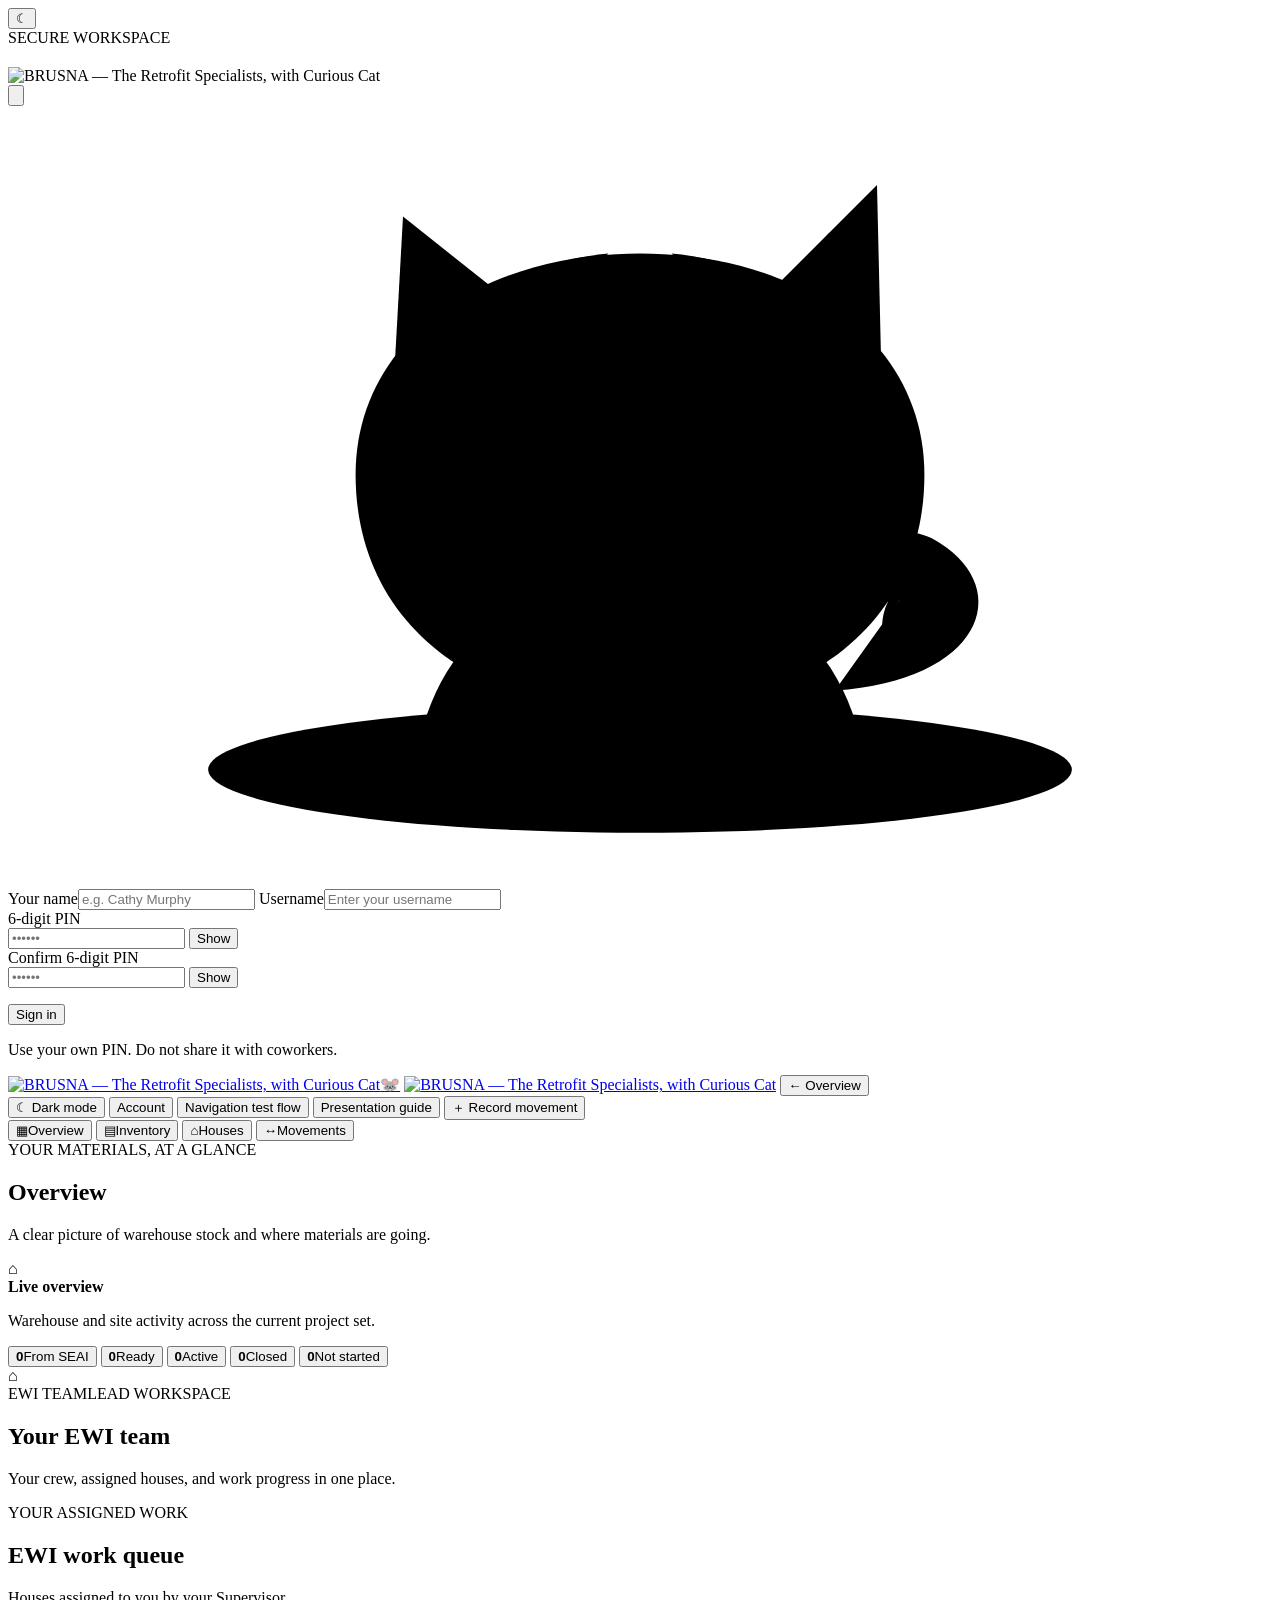
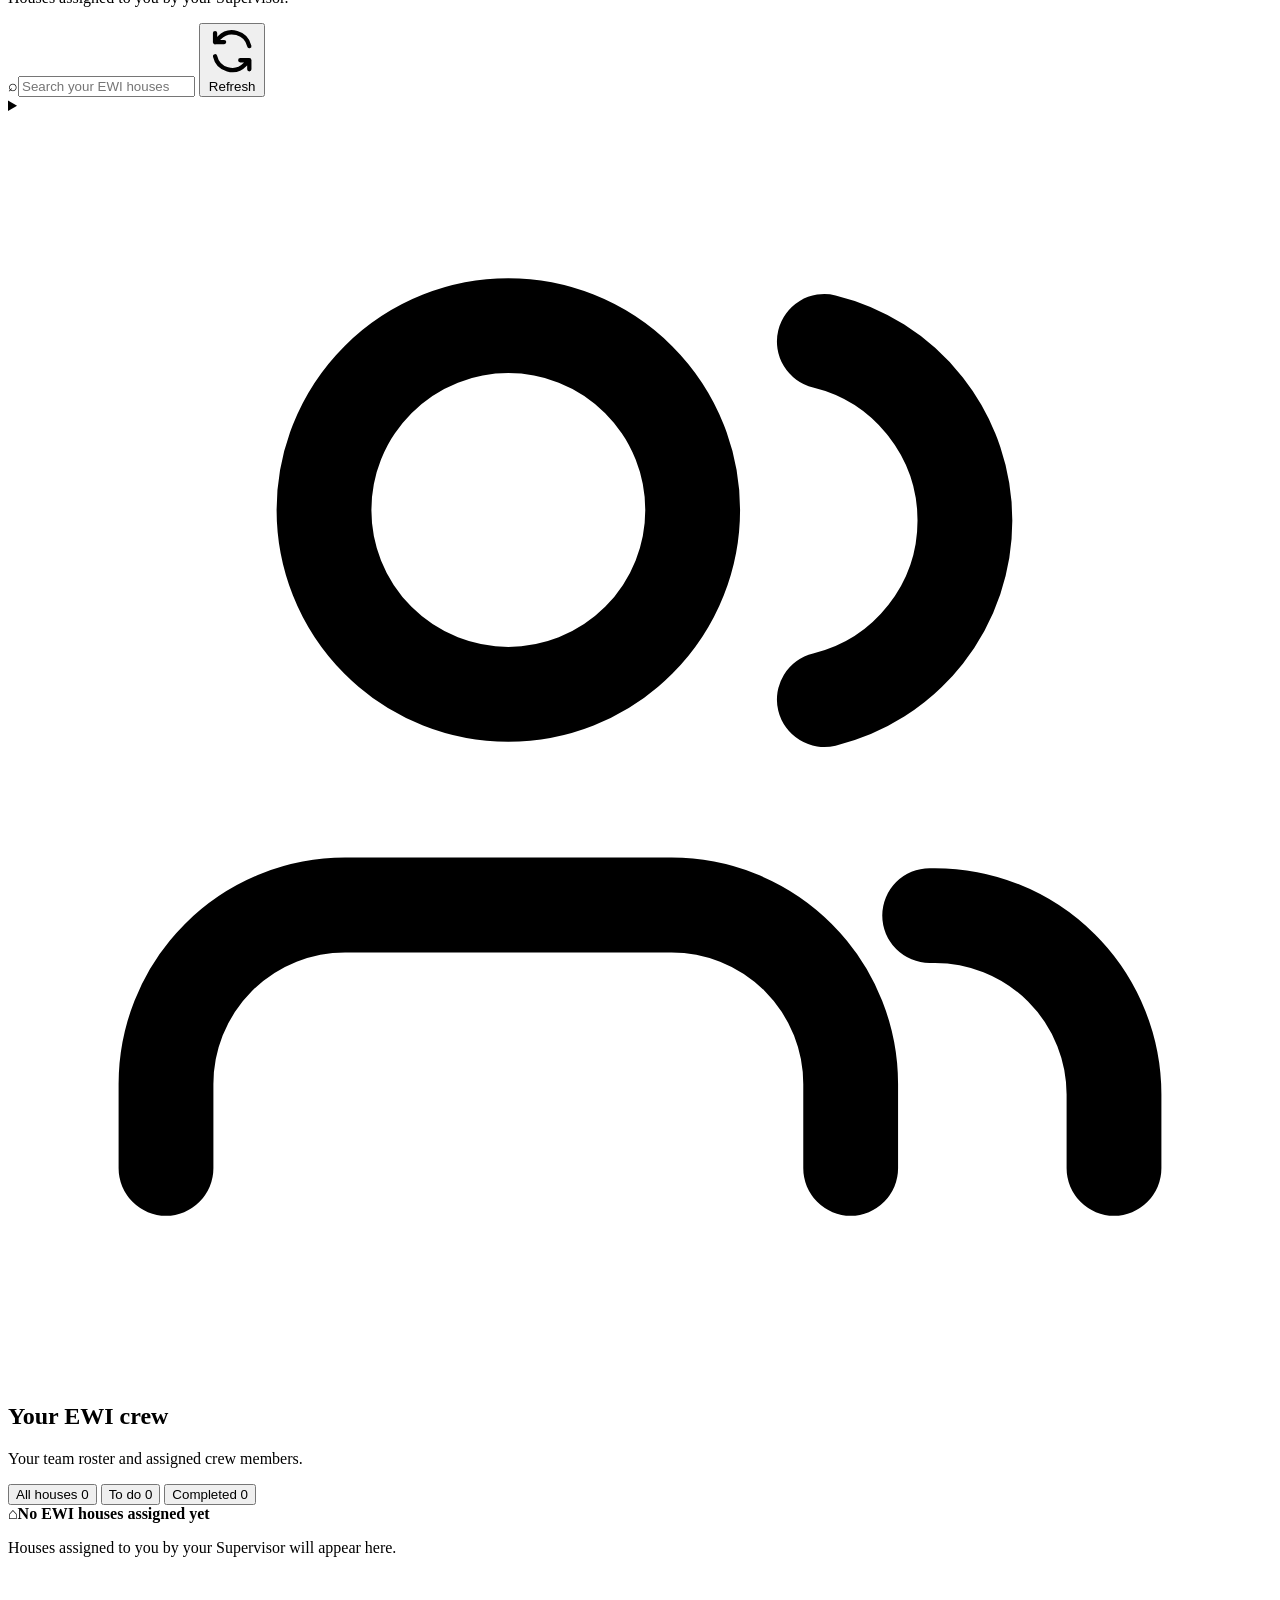
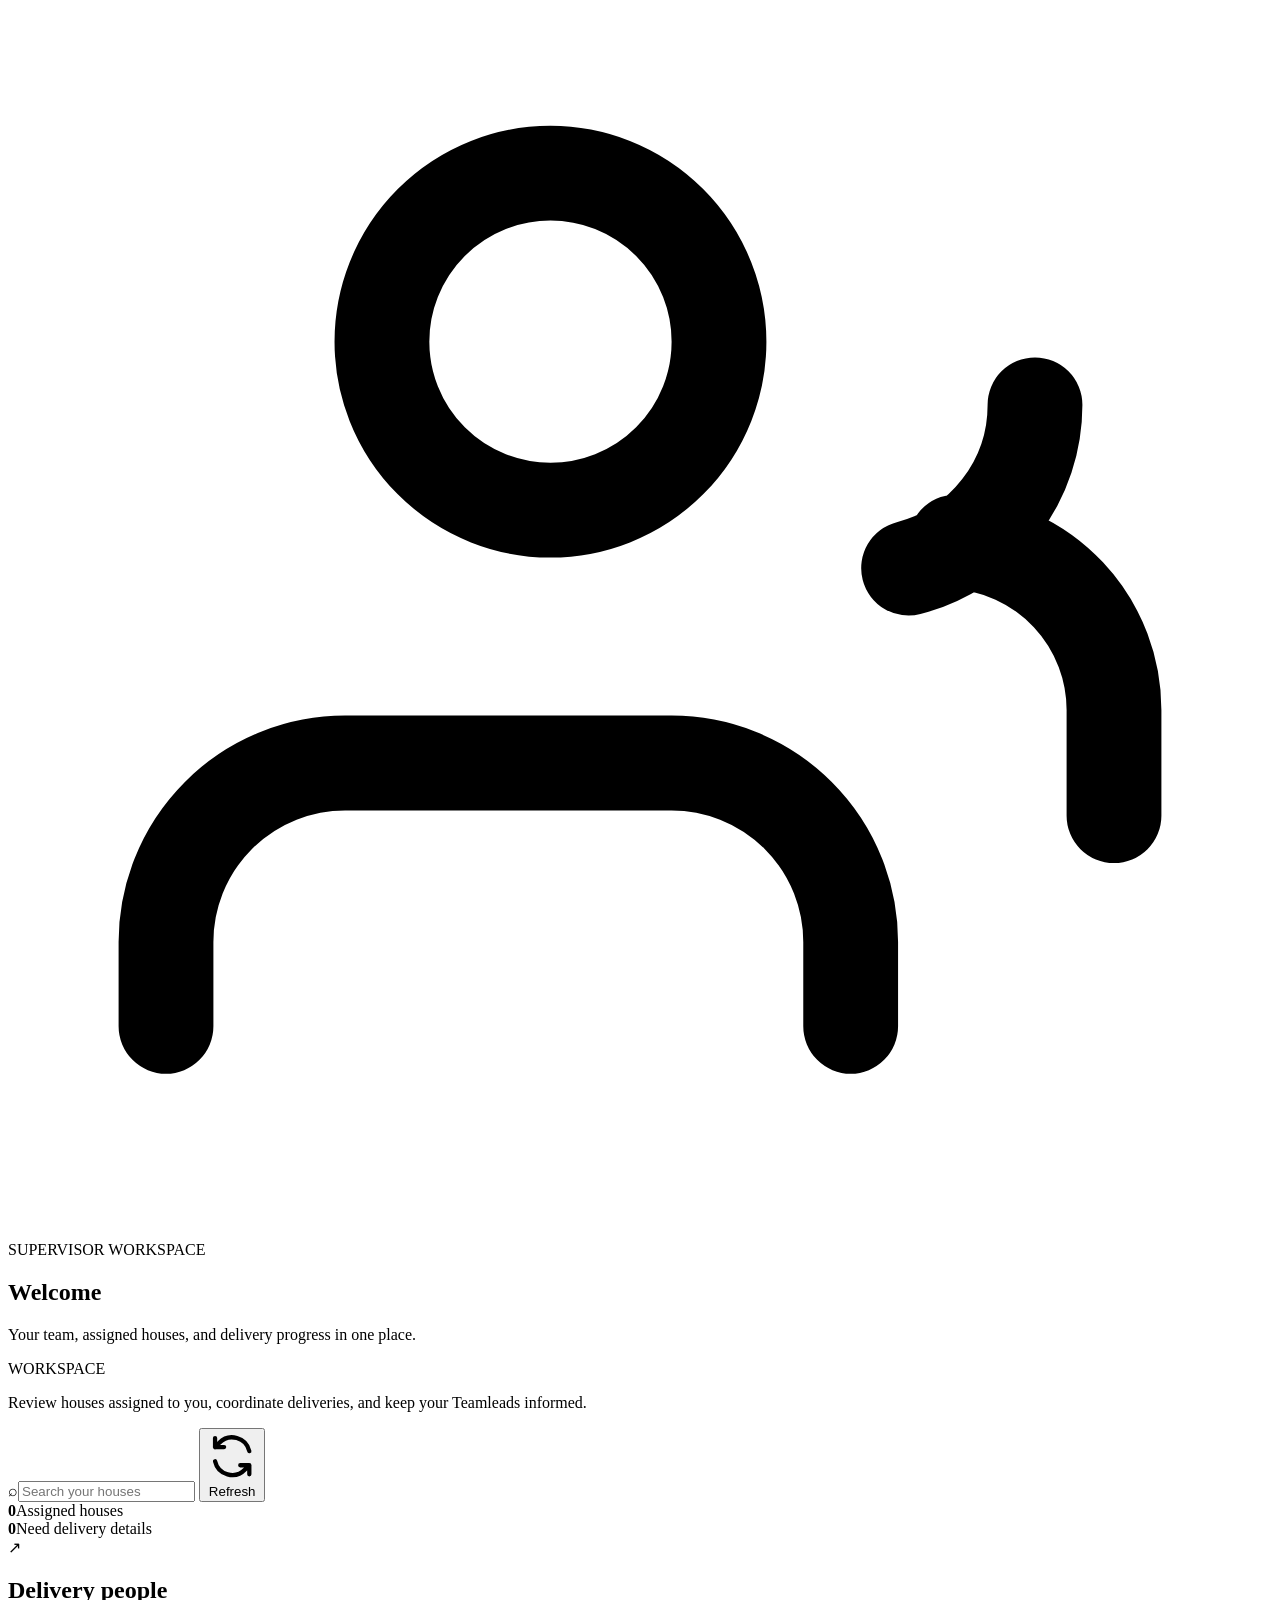
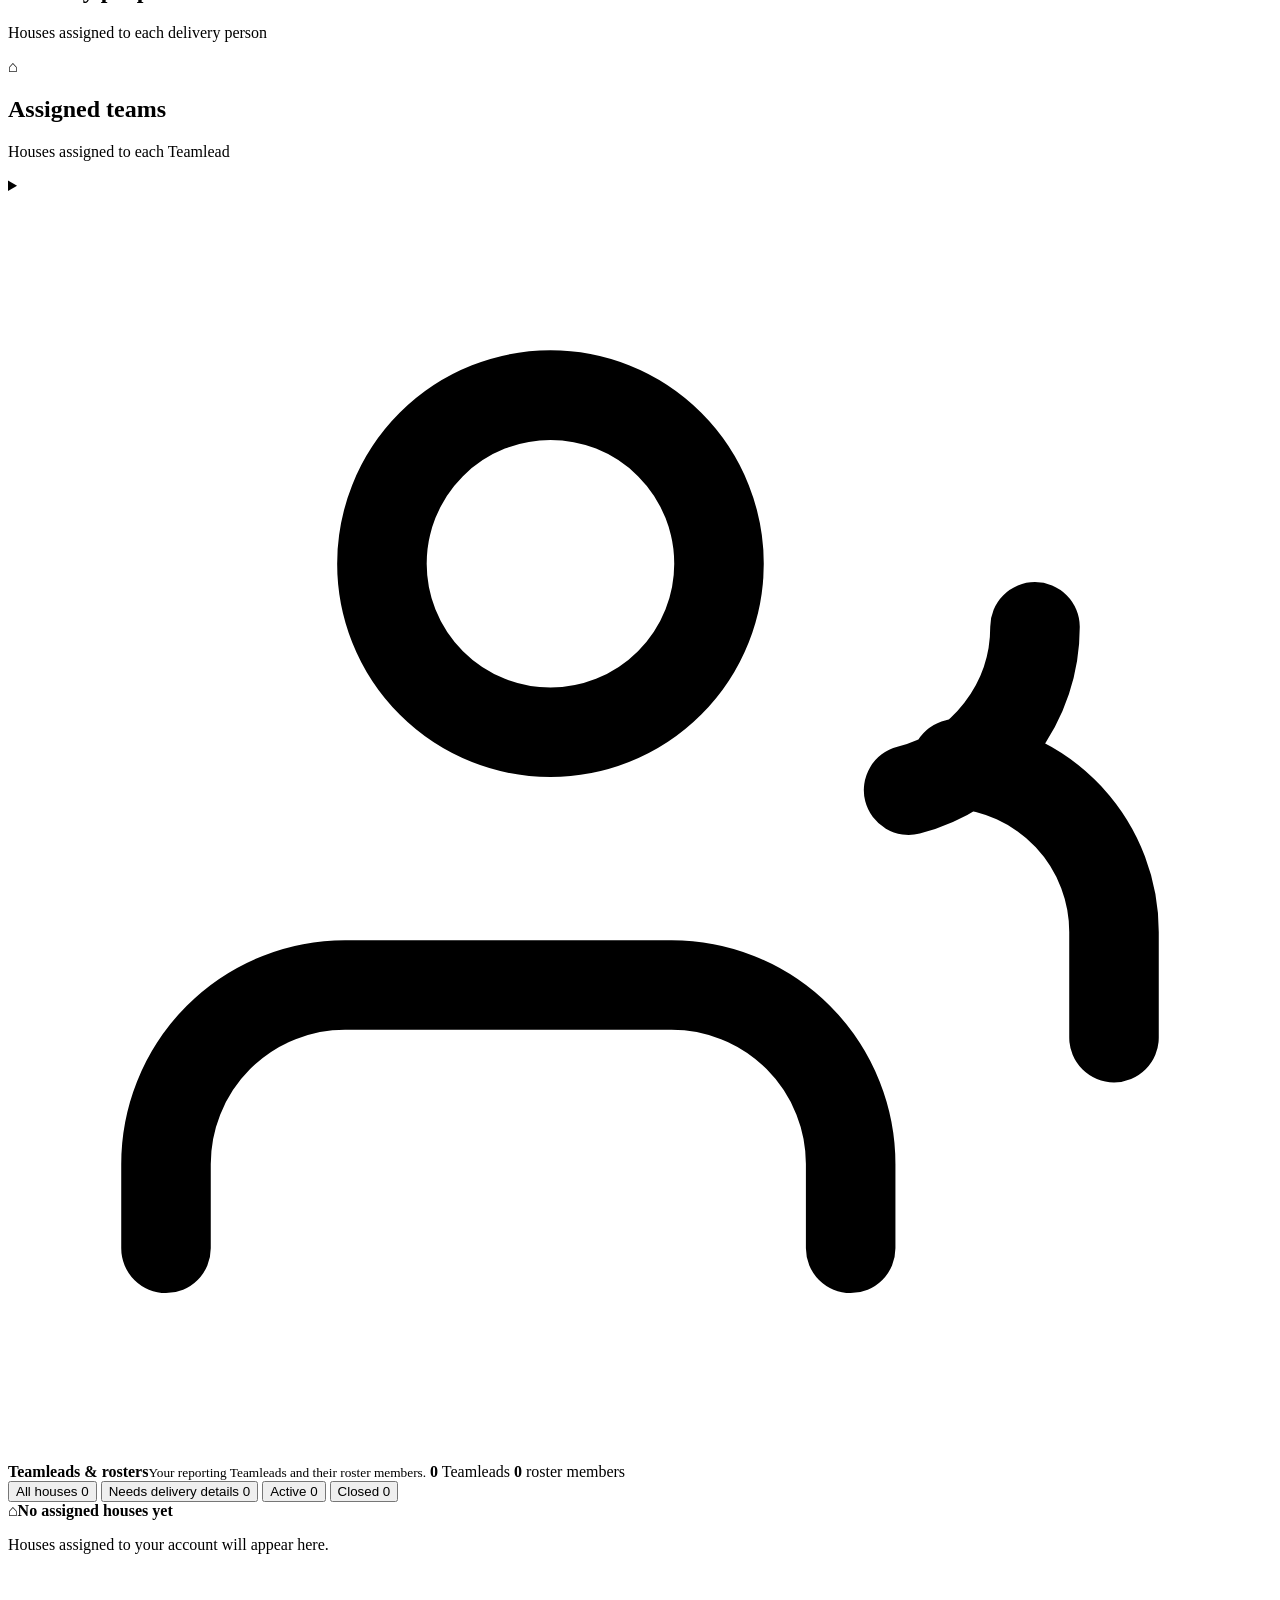
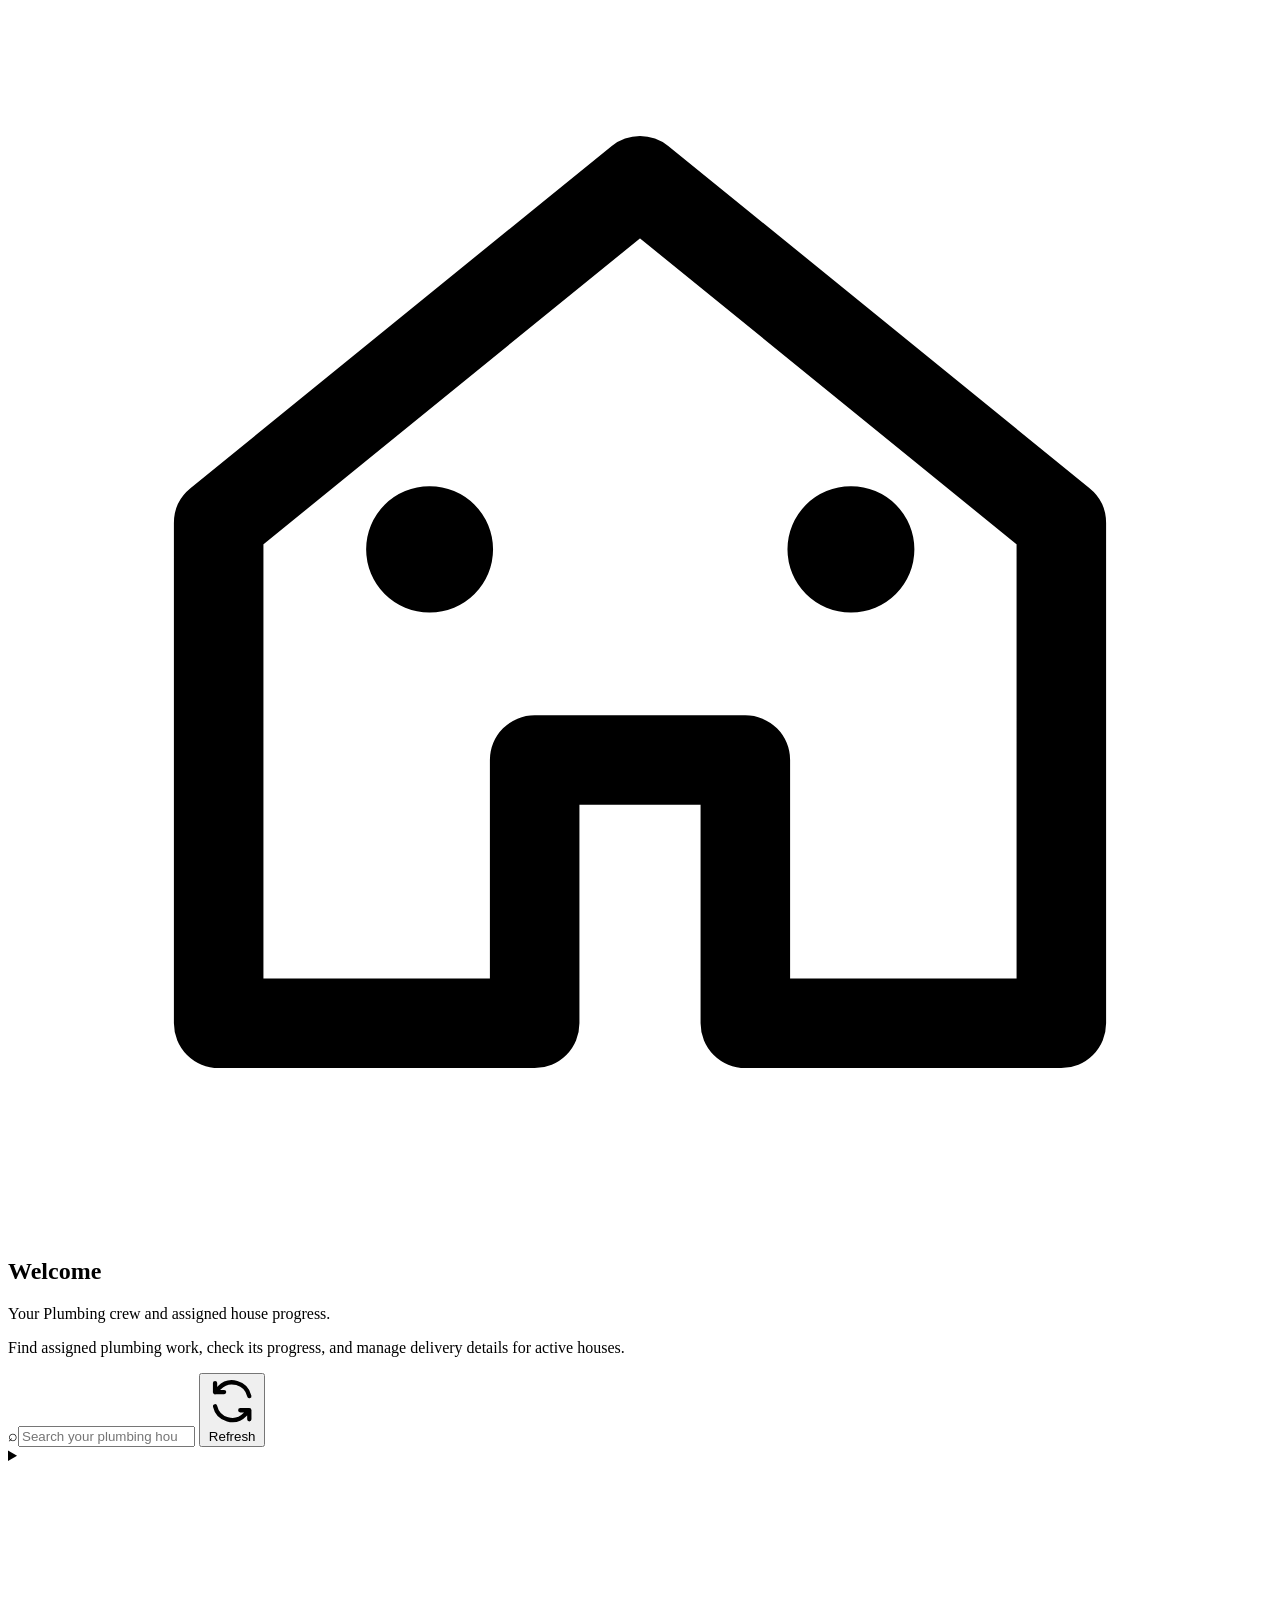
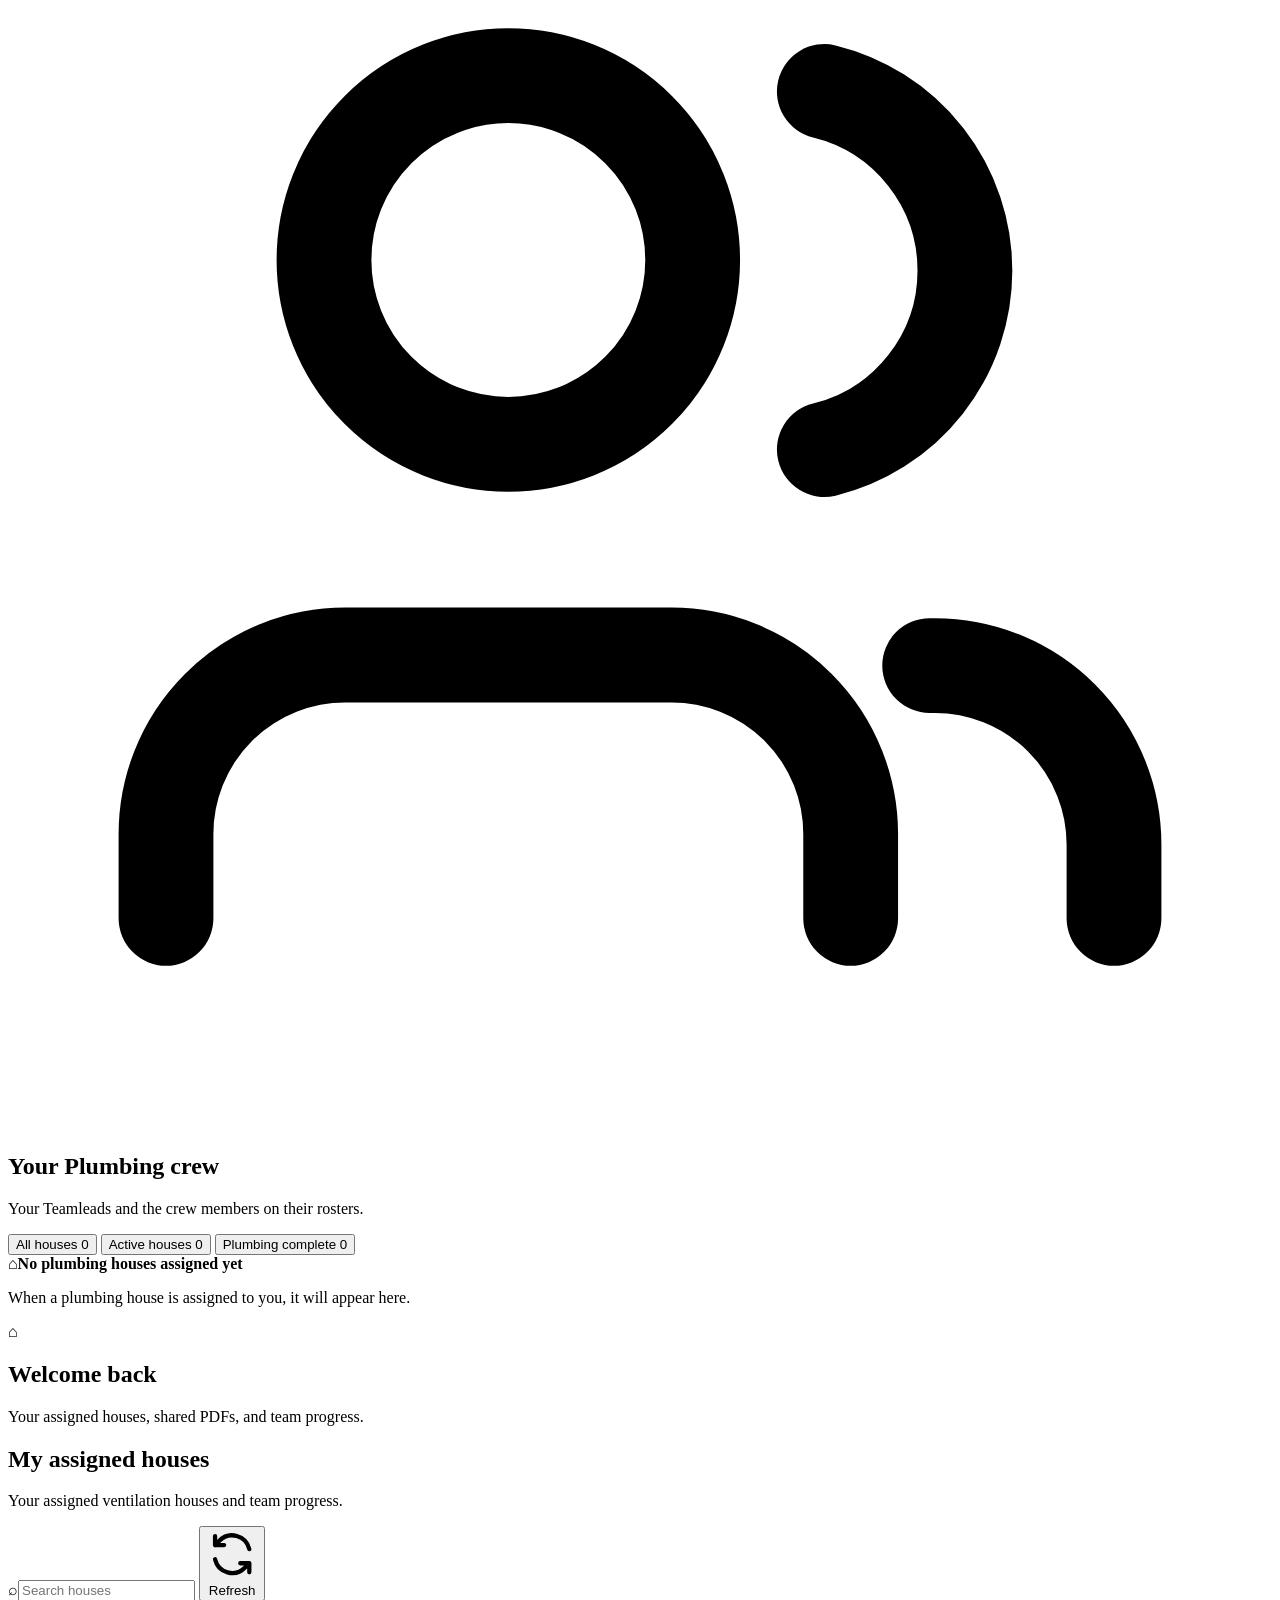
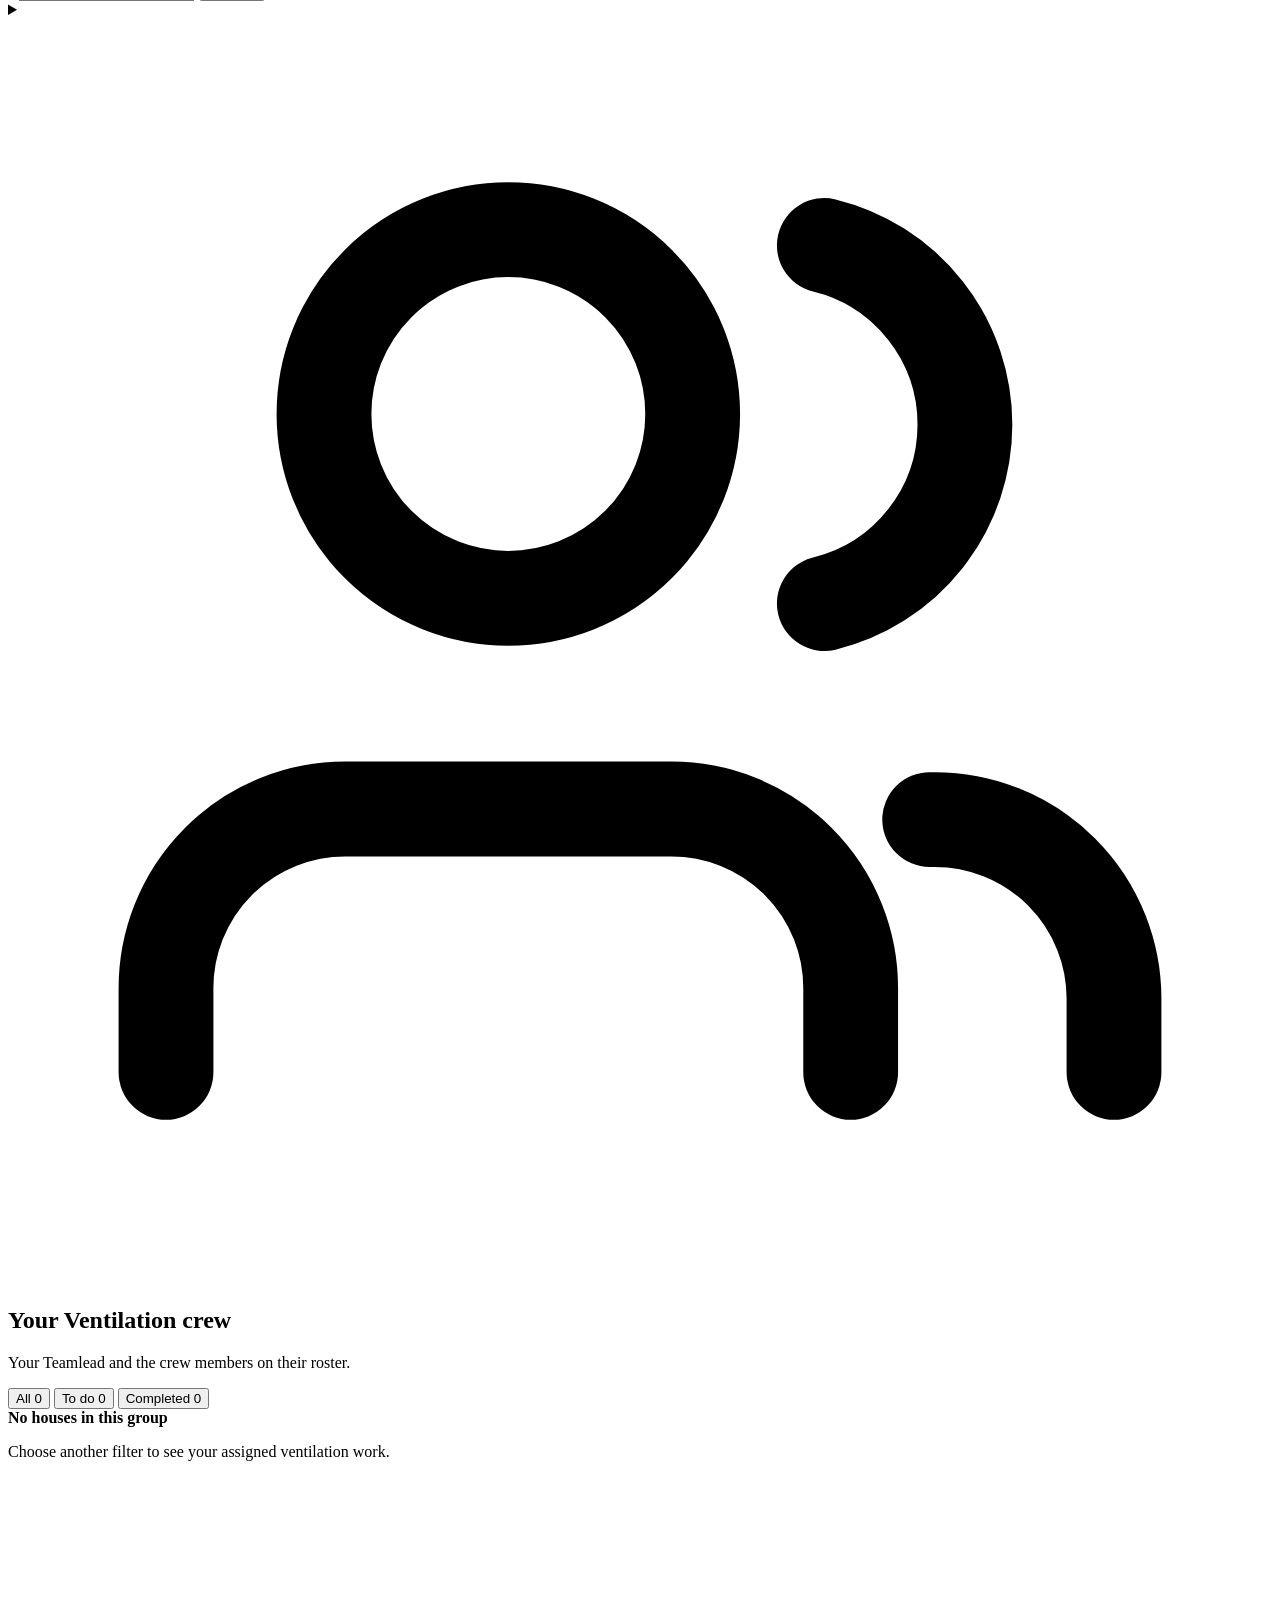
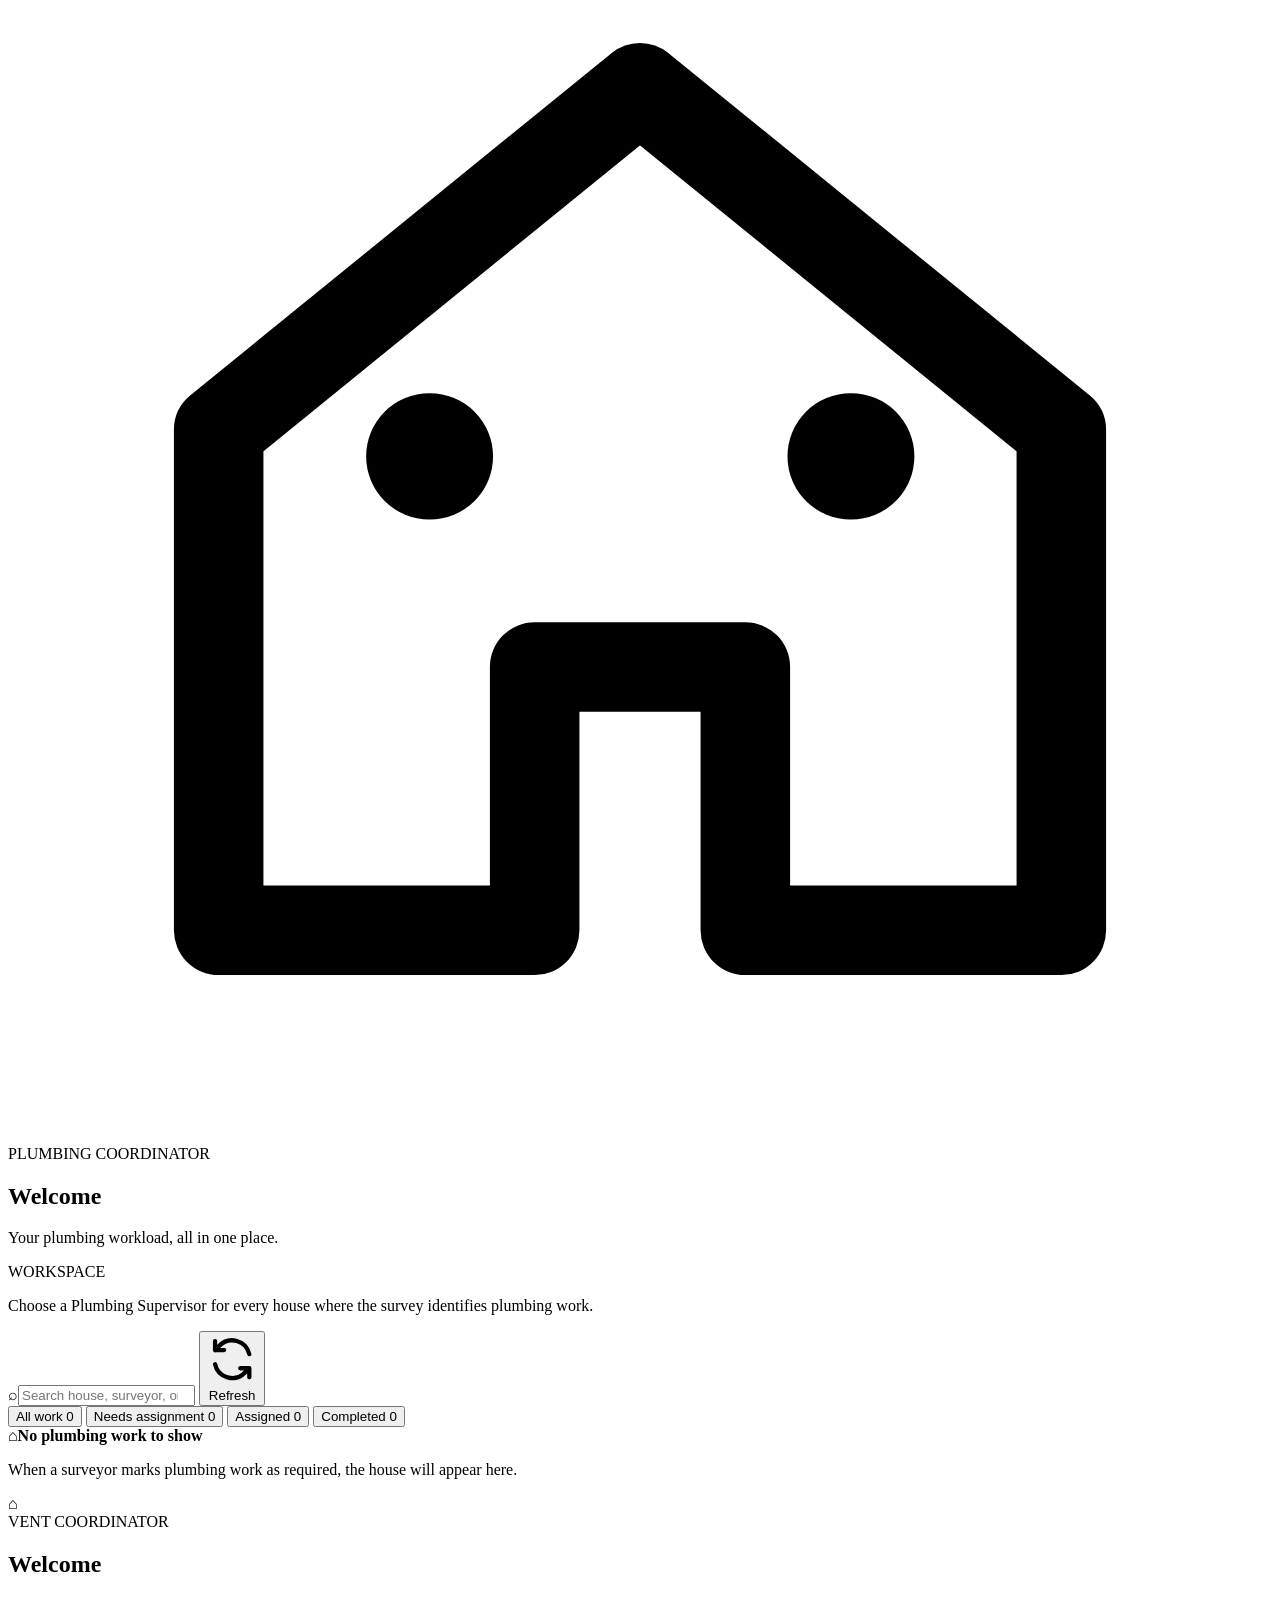
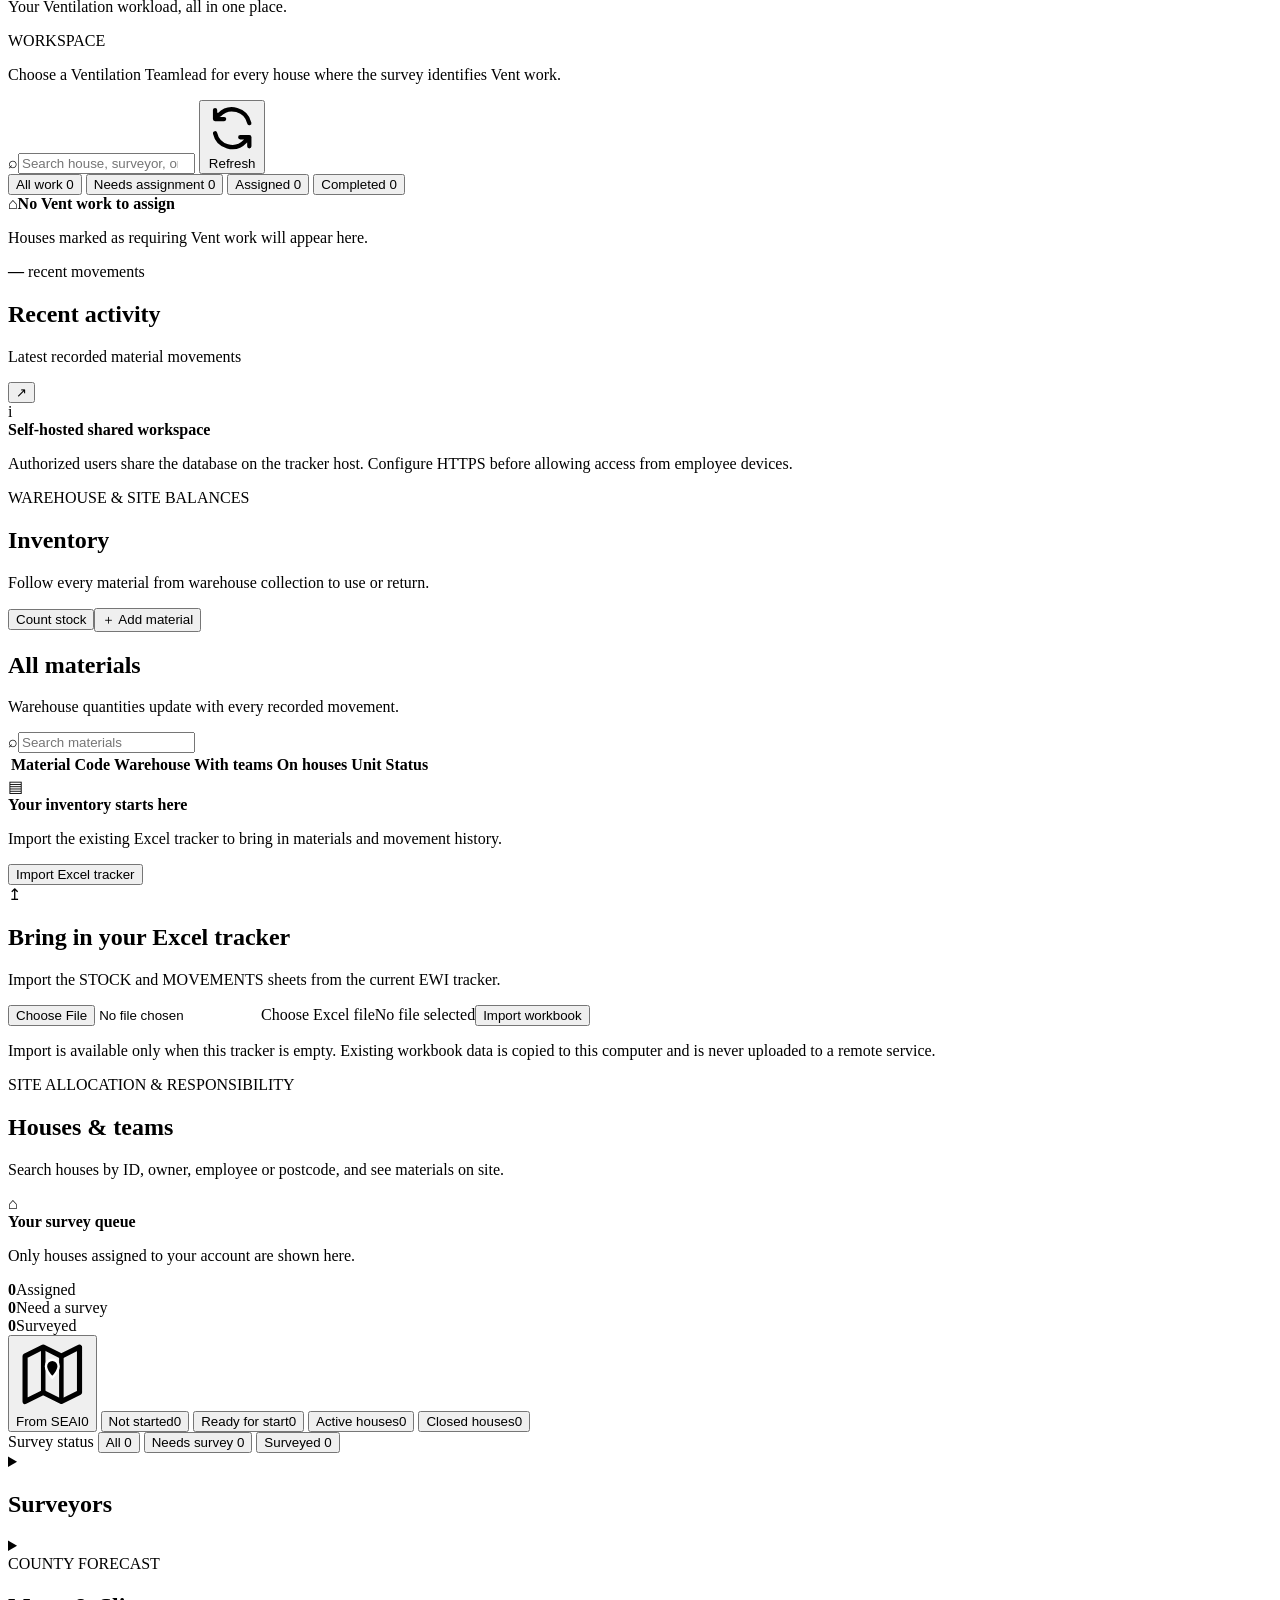
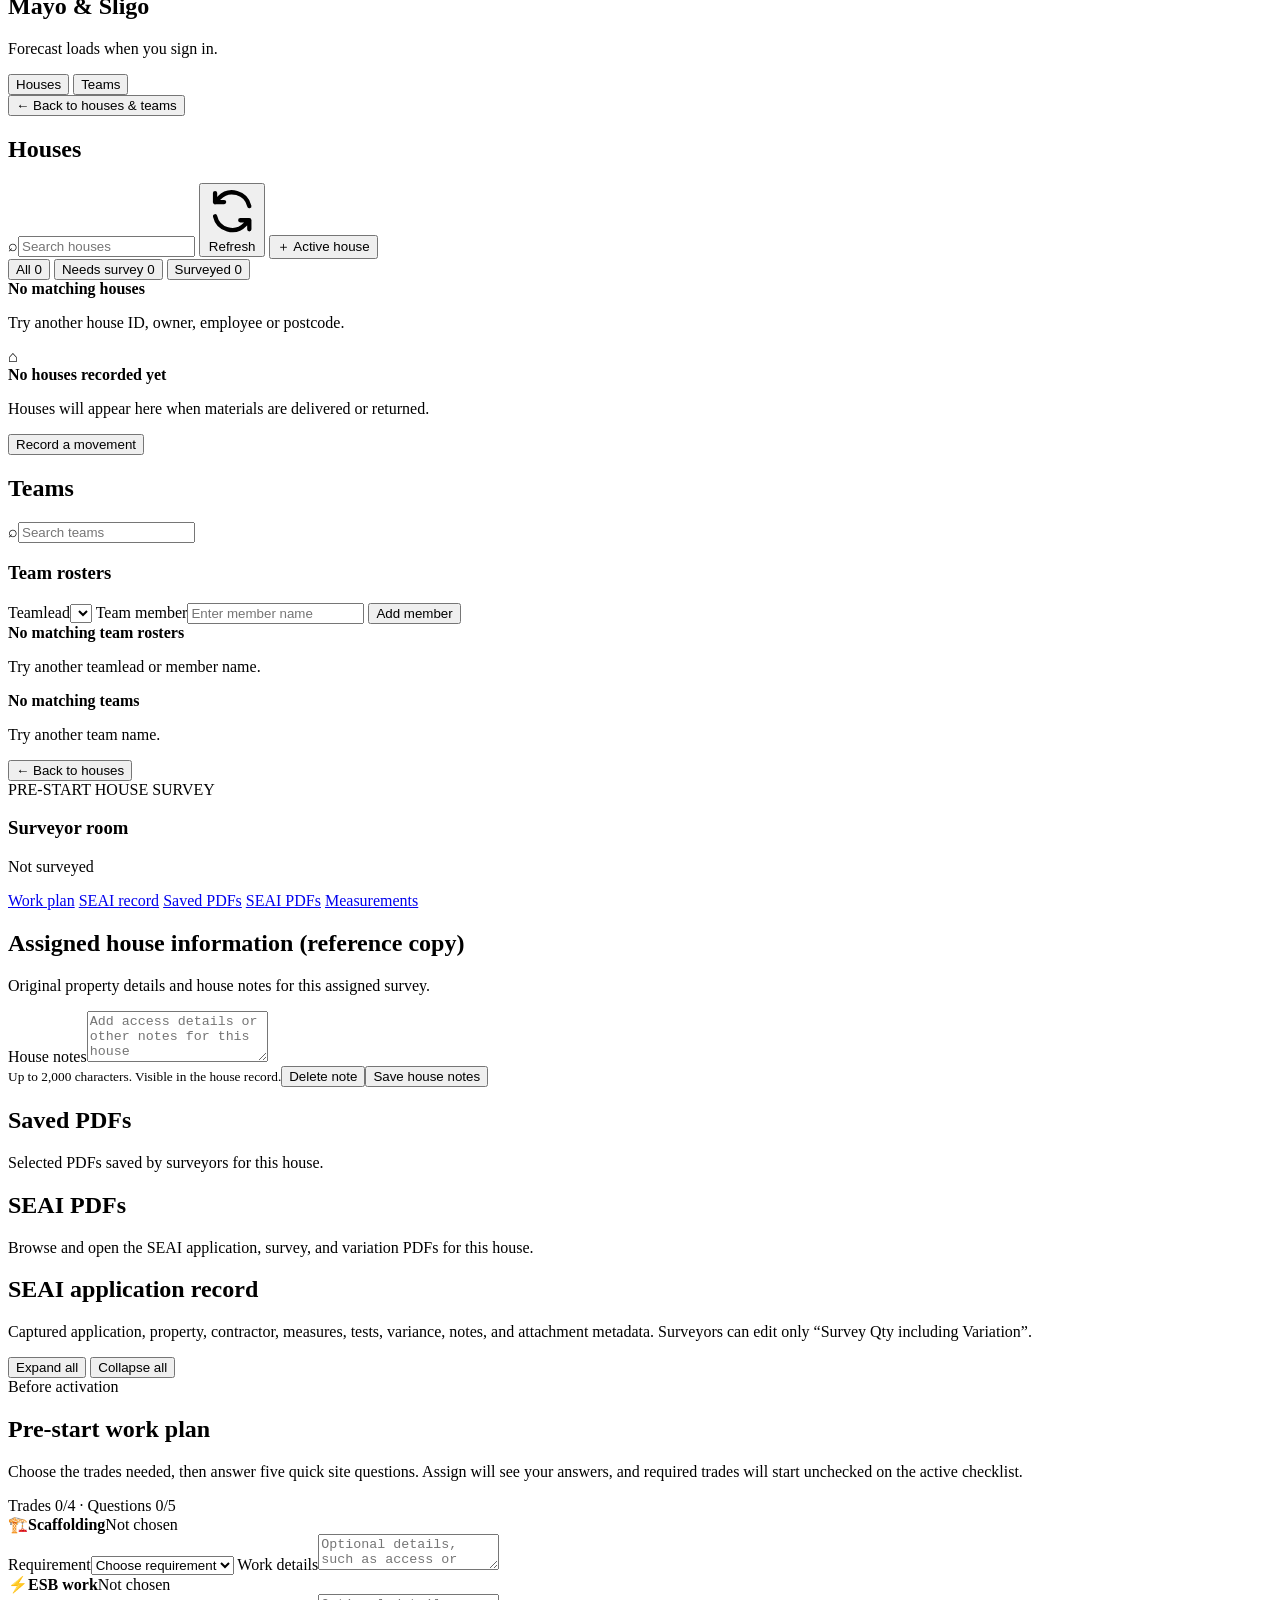
==== commit 3bed6918: "Add plumbing and ventilation photo workflows Store and expose trade photos with access controls, ima" ====
--- a/static/index.html
+++ b/static/index.html
@@ -8,7 +8,7 @@
     <link rel="icon" type="image/png" sizes="64x64" href="/brusna-cat-v3.png">
     <link rel="icon" type="image/x-icon" href="/brusna-cat-v3.ico">
     <link rel="shortcut icon" href="/brusna-cat-v3.ico">
-    <link rel="stylesheet" href="/app.css?v=20261111-login-logo-raised-2">
+    <link rel="stylesheet" href="/app.css?v=20261112-plumbing-house-photo-detail">
   </head>
   <body>
     <main id="auth-screen" class="auth-screen hidden">
@@ -627,7 +627,7 @@
               <div id="survey-room-seai-content" class="survey-room-seai-content"></div>
             </article>
             <article class="card survey-room-work-plan-card" id="survey-room-work-plan">
-              <div class="card-heading"><div><span class="work-plan-eyebrow">Before activation</span><h2>Pre-start work plan</h2><p>For each trade, choose whether work is required and add any helpful details. The Assign team sees this plan on the house card, and the Active house checklist starts required work as not done.</p></div><span id="surveyor-work-plan-progress" class="work-plan-progress" aria-live="polite">0 of 4 chosen</span></div>
+              <div class="card-heading"><div><span class="work-plan-eyebrow">Before activation</span><h2>Pre-start work plan</h2><p>Choose the trades needed, then answer five quick site questions. Assign will see your answers, and required trades will start unchecked on the active checklist.</p></div><span id="surveyor-work-plan-progress" class="work-plan-progress" aria-live="polite">Trades 0/4 · Questions 0/5</span></div>
               <form id="surveyor-work-plan-form" class="surveyor-work-plan-form">
                 <div class="work-plan-trade" data-trade="scaffolding" data-state="unset">
                   <div class="work-plan-trade-head"><span class="work-plan-trade-icon" aria-hidden="true">🏗️</span><strong>Scaffolding</strong><span class="work-plan-trade-state">Not chosen</span></div>
@@ -649,7 +649,77 @@
                   <label class="field">Requirement<select name="vent_required"><option value="">Choose requirement</option><option value="true">Required</option><option value="false">Not required</option></select></label>
                   <label class="field">Work details<textarea name="vent_notes" rows="2" maxlength="1000" placeholder="Optional details about the ventilation work"></textarea></label>
                 </div>
-                <div class="survey-room-notes-actions"><small id="surveyor-work-plan-save-status" aria-live="polite">Changes are saved only when you click Save work plan.</small><button class="button button-secondary" type="submit">Save work plan</button></div>
+                <div class="work-plan-survey-questions">
+                  <div class="work-plan-questions-heading"><div><h3>Quick site questions</h3><p>Select Yes or No for each item.</p></div><span>5 questions</span></div>
+                  <div class="form-grid">
+                    <div class="field work-plan-question-field">
+                      <span class="work-plan-question-label" id="work-plan-label-ceramic-fuse-board">Is there a ceramic fuse board?</span>
+                      <div class="work-plan-dropdown" data-work-plan-dropdown>
+                        <input type="hidden" name="ceramic_fuse_board" data-work-plan-dropdown-value>
+                        <button class="work-plan-dropdown-trigger" data-work-plan-dropdown-trigger type="button" role="combobox" aria-labelledby="work-plan-label-ceramic-fuse-board work-plan-value-ceramic-fuse-board" aria-haspopup="listbox" aria-expanded="false" aria-controls="work-plan-list-ceramic-fuse-board" aria-required="true" aria-invalid="false">
+                          <span id="work-plan-value-ceramic-fuse-board" data-work-plan-dropdown-label>Choose an answer</span><span class="work-plan-dropdown-chevron" aria-hidden="true"></span>
+                        </button>
+                        <div class="work-plan-dropdown-list" data-work-plan-dropdown-list id="work-plan-list-ceramic-fuse-board" role="listbox" aria-label="Choose yes or no" hidden>
+                          <div class="work-plan-dropdown-option" role="option" tabindex="-1" aria-selected="false" data-work-plan-dropdown-option data-value="true">Yes</div>
+                          <div class="work-plan-dropdown-option" role="option" tabindex="-1" aria-selected="false" data-work-plan-dropdown-option data-value="false">No</div>
+                        </div>
+                      </div>
+                    </div>
+                    <div class="field work-plan-question-field">
+                      <span class="work-plan-question-label" id="work-plan-label-solar-pv-required">Is solar PV required?</span>
+                      <div class="work-plan-dropdown" data-work-plan-dropdown>
+                        <input type="hidden" name="solar_pv_required" data-work-plan-dropdown-value>
+                        <button class="work-plan-dropdown-trigger" data-work-plan-dropdown-trigger type="button" role="combobox" aria-labelledby="work-plan-label-solar-pv-required work-plan-value-solar-pv-required" aria-haspopup="listbox" aria-expanded="false" aria-controls="work-plan-list-solar-pv-required" aria-required="true" aria-invalid="false">
+                          <span id="work-plan-value-solar-pv-required" data-work-plan-dropdown-label>Choose an answer</span><span class="work-plan-dropdown-chevron" aria-hidden="true"></span>
+                        </button>
+                        <div class="work-plan-dropdown-list" data-work-plan-dropdown-list id="work-plan-list-solar-pv-required" role="listbox" aria-label="Choose yes or no" hidden>
+                          <div class="work-plan-dropdown-option" role="option" tabindex="-1" aria-selected="false" data-work-plan-dropdown-option data-value="true">Yes</div>
+                          <div class="work-plan-dropdown-option" role="option" tabindex="-1" aria-selected="false" data-work-plan-dropdown-option data-value="false">No</div>
+                        </div>
+                      </div>
+                    </div>
+                    <div class="field work-plan-question-field">
+                      <span class="work-plan-question-label" id="work-plan-label-pir-required">Is PIR required?</span>
+                      <div class="work-plan-dropdown" data-work-plan-dropdown>
+                        <input type="hidden" name="pir_required" data-work-plan-dropdown-value>
+                        <button class="work-plan-dropdown-trigger" data-work-plan-dropdown-trigger type="button" role="combobox" aria-labelledby="work-plan-label-pir-required work-plan-value-pir-required" aria-haspopup="listbox" aria-expanded="false" aria-controls="work-plan-list-pir-required" aria-required="true" aria-invalid="false">
+                          <span id="work-plan-value-pir-required" data-work-plan-dropdown-label>Choose an answer</span><span class="work-plan-dropdown-chevron" aria-hidden="true"></span>
+                        </button>
+                        <div class="work-plan-dropdown-list" data-work-plan-dropdown-list id="work-plan-list-pir-required" role="listbox" aria-label="Choose yes or no" hidden>
+                          <div class="work-plan-dropdown-option" role="option" tabindex="-1" aria-selected="false" data-work-plan-dropdown-option data-value="true">Yes</div>
+                          <div class="work-plan-dropdown-option" role="option" tabindex="-1" aria-selected="false" data-work-plan-dropdown-option data-value="false">No</div>
+                        </div>
+                      </div>
+                    </div>
+                    <div class="field work-plan-question-field">
+                      <span class="work-plan-question-label" id="work-plan-label-order-variations">Are there any variations to the order?</span>
+                      <div class="work-plan-dropdown" data-work-plan-dropdown>
+                        <input type="hidden" name="order_variations" data-work-plan-dropdown-value>
+                        <button class="work-plan-dropdown-trigger" data-work-plan-dropdown-trigger type="button" role="combobox" aria-labelledby="work-plan-label-order-variations work-plan-value-order-variations" aria-haspopup="listbox" aria-expanded="false" aria-controls="work-plan-list-order-variations" aria-required="true" aria-invalid="false">
+                          <span id="work-plan-value-order-variations" data-work-plan-dropdown-label>Choose an answer</span><span class="work-plan-dropdown-chevron" aria-hidden="true"></span>
+                        </button>
+                        <div class="work-plan-dropdown-list" data-work-plan-dropdown-list id="work-plan-list-order-variations" role="listbox" aria-label="Choose yes or no" hidden>
+                          <div class="work-plan-dropdown-option" role="option" tabindex="-1" aria-selected="false" data-work-plan-dropdown-option data-value="true">Yes</div>
+                          <div class="work-plan-dropdown-option" role="option" tabindex="-1" aria-selected="false" data-work-plan-dropdown-option data-value="false">No</div>
+                        </div>
+                      </div>
+                    </div>
+                    <div class="field work-plan-question-field">
+                      <span class="work-plan-question-label" id="work-plan-label-windows-required">Are windows required?</span>
+                      <div class="work-plan-dropdown" data-work-plan-dropdown>
+                        <input type="hidden" name="windows_required" data-work-plan-dropdown-value>
+                        <button class="work-plan-dropdown-trigger" data-work-plan-dropdown-trigger type="button" role="combobox" aria-labelledby="work-plan-label-windows-required work-plan-value-windows-required" aria-haspopup="listbox" aria-expanded="false" aria-controls="work-plan-list-windows-required" aria-required="true" aria-invalid="false">
+                          <span id="work-plan-value-windows-required" data-work-plan-dropdown-label>Choose an answer</span><span class="work-plan-dropdown-chevron" aria-hidden="true"></span>
+                        </button>
+                        <div class="work-plan-dropdown-list" data-work-plan-dropdown-list id="work-plan-list-windows-required" role="listbox" aria-label="Choose yes or no" hidden>
+                          <div class="work-plan-dropdown-option" role="option" tabindex="-1" aria-selected="false" data-work-plan-dropdown-option data-value="true">Yes</div>
+                          <div class="work-plan-dropdown-option" role="option" tabindex="-1" aria-selected="false" data-work-plan-dropdown-option data-value="false">No</div>
+                        </div>
+                      </div>
+                    </div>
+                  </div>
+                </div>
+                <div class="survey-room-notes-actions"><small id="surveyor-work-plan-save-status" aria-live="polite">Changes are saved only when you click Save work plan.</small><button class="button button-primary" type="submit">Save work plan</button></div>
               </form>
             </article>
             <article class="card survey-room-measurements-card" id="survey-room-measurements">
@@ -755,13 +825,23 @@
                 <p class="page-subtitle" id="house-detail-subtitle"></p>
               </div>
             </div>
-            <nav class="house-detail-nav" aria-label="House record sections">
+            <nav class="house-detail-nav" id="house-detail-nav" aria-label="House record sections">
               <button type="button" data-house-detail-target="house-detail-checklist-card">Pre-start checklist</button>
+              <button class="hidden" type="button" data-house-detail-target="house-detail-vent-photos-card">Vent team photos</button>
+              <button class="hidden" type="button" data-house-detail-target="house-detail-plumbing-photos-card">Plumbing team photos</button>
               <button type="button" data-house-detail-target="house-detail-stock-card">Materials on site</button>
               <button type="button" data-house-detail-target="house-detail-records-card">Notes &amp; snags</button>
               <button type="button" data-house-detail-target="house-history-card">Movement history</button>
             </nav>
             <div id="house-detail-facts" class="house-detail-facts"></div>
+            <article class="card house-detail-vent-photos-card hidden" id="house-detail-vent-photos-card">
+              <div class="card-heading"><div><h2>Vent team photos</h2><p>Photos attached to this house by the Vent team.</p></div><div id="house-detail-vent-photo-upload"></div></div>
+              <div id="house-detail-vent-photos" aria-live="polite"></div>
+            </article>
+            <article class="card house-detail-vent-photos-card hidden" id="house-detail-plumbing-photos-card">
+              <div class="card-heading"><div><h2>Plumbing team photos</h2><p>Photos attached to this house by the Plumbing team.</p></div><div id="house-detail-plumbing-photo-upload"></div></div>
+              <div id="house-detail-plumbing-photos" aria-live="polite"></div>
+            </article>
             <article class="card house-detail-checklist-card" id="house-detail-checklist-card">
               <div class="card-heading"><div><h2>Pre-start checklist</h2><p>Saved preparation checks for this house.</p></div><span id="house-detail-checklist-summary" class="house-detail-checklist-summary"></span></div>
               <div id="house-detail-checklist" class="house-detail-checklist"></div>
@@ -869,7 +949,7 @@
         <iframe id="selected-pdf-preview" title="Preview of selected survey PDF"></iframe>
         <div class="dialog-actions">
           <button class="button button-secondary close-dialog" type="button">Close PDF preview</button>
-          <button id="selected-pdf-preview-continue" class="button button-primary" type="button">Save selected PDFs to house</button>
+          <button id="selected-pdf-preview-continue" class="button button-primary" type="button">Approve PDF for survey</button>
         </div>
       </div>
     </dialog>
@@ -1262,6 +1342,6 @@
     <button class="button button-primary presentation-resume hidden" id="resume-presentation" type="button">Resume presentation</button>
 
     <div class="toast" id="toast" role="status" aria-live="polite"></div>
-    <script src="/app.js?v=20261112-icon-color-match-1" defer></script>
+    <script src="/app.js?v=20261112-plumbing-house-photo-detail" defer></script>
   </body>
 </html>
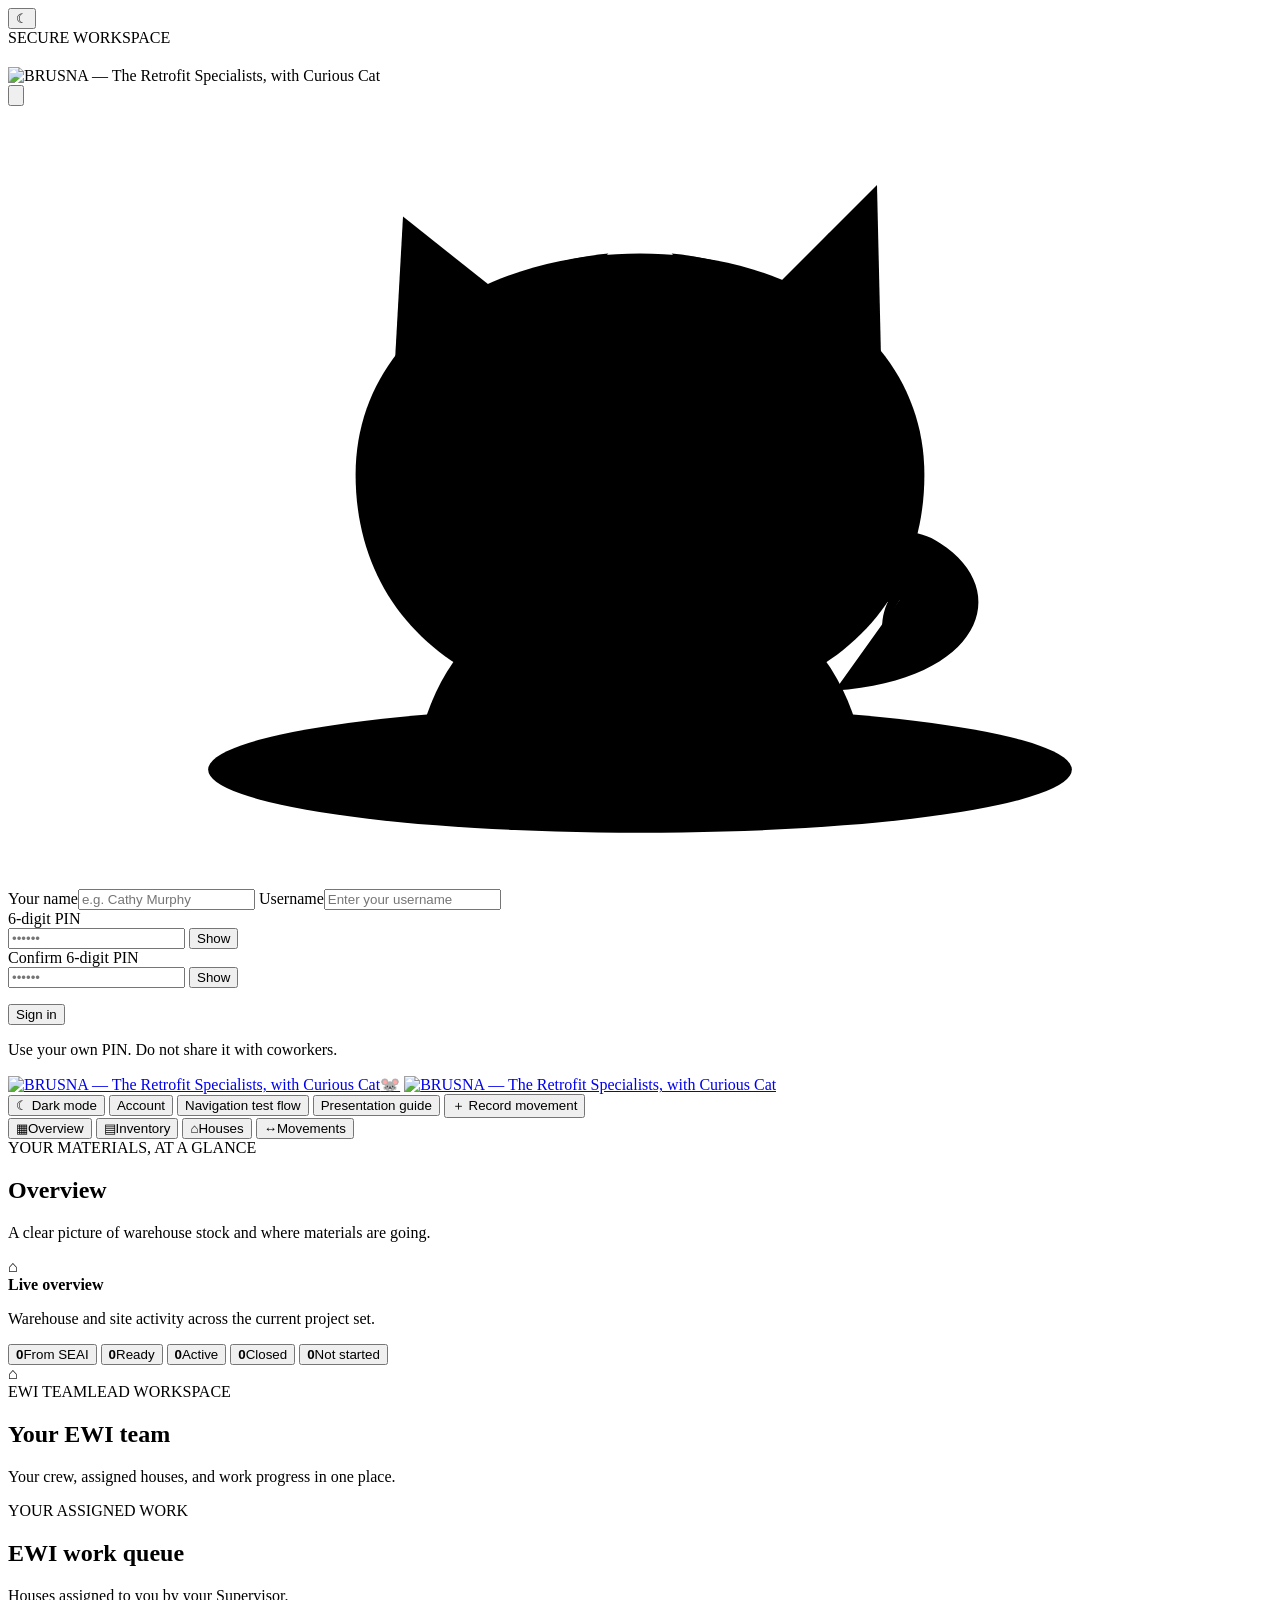
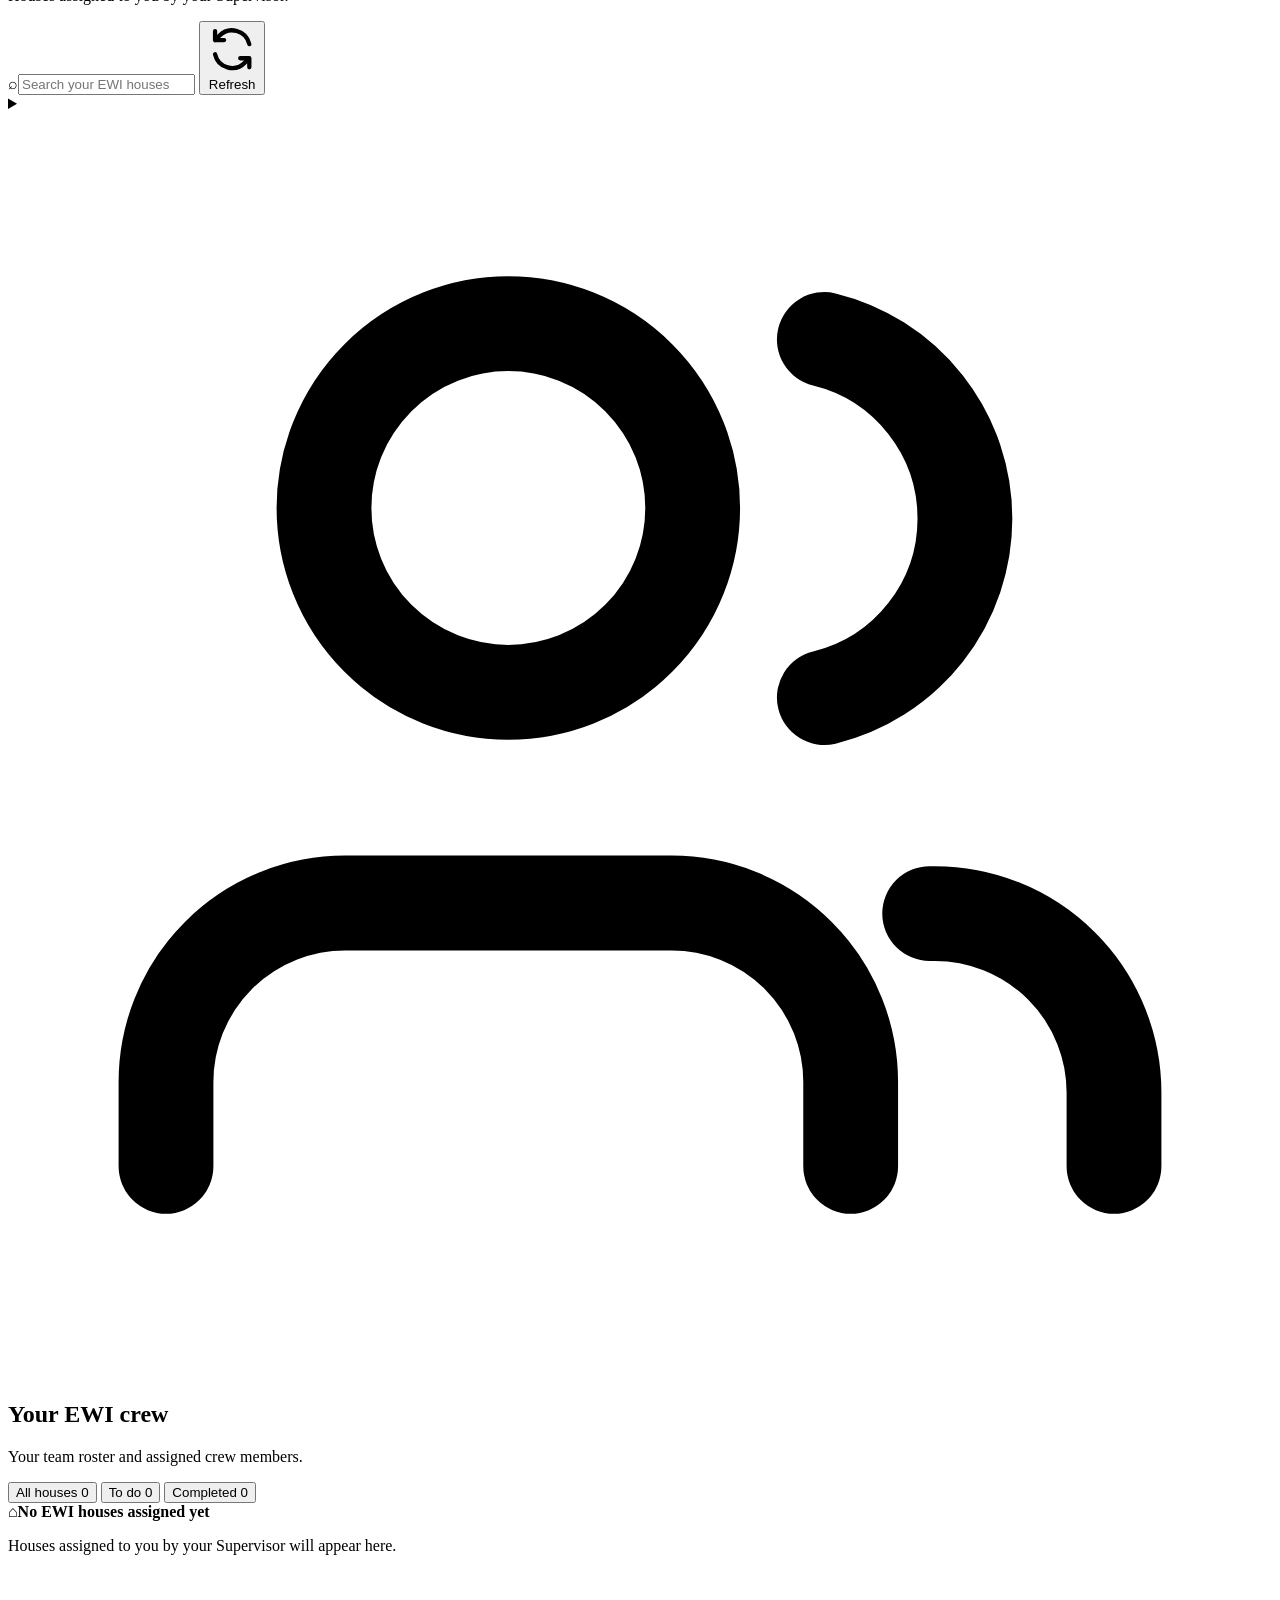
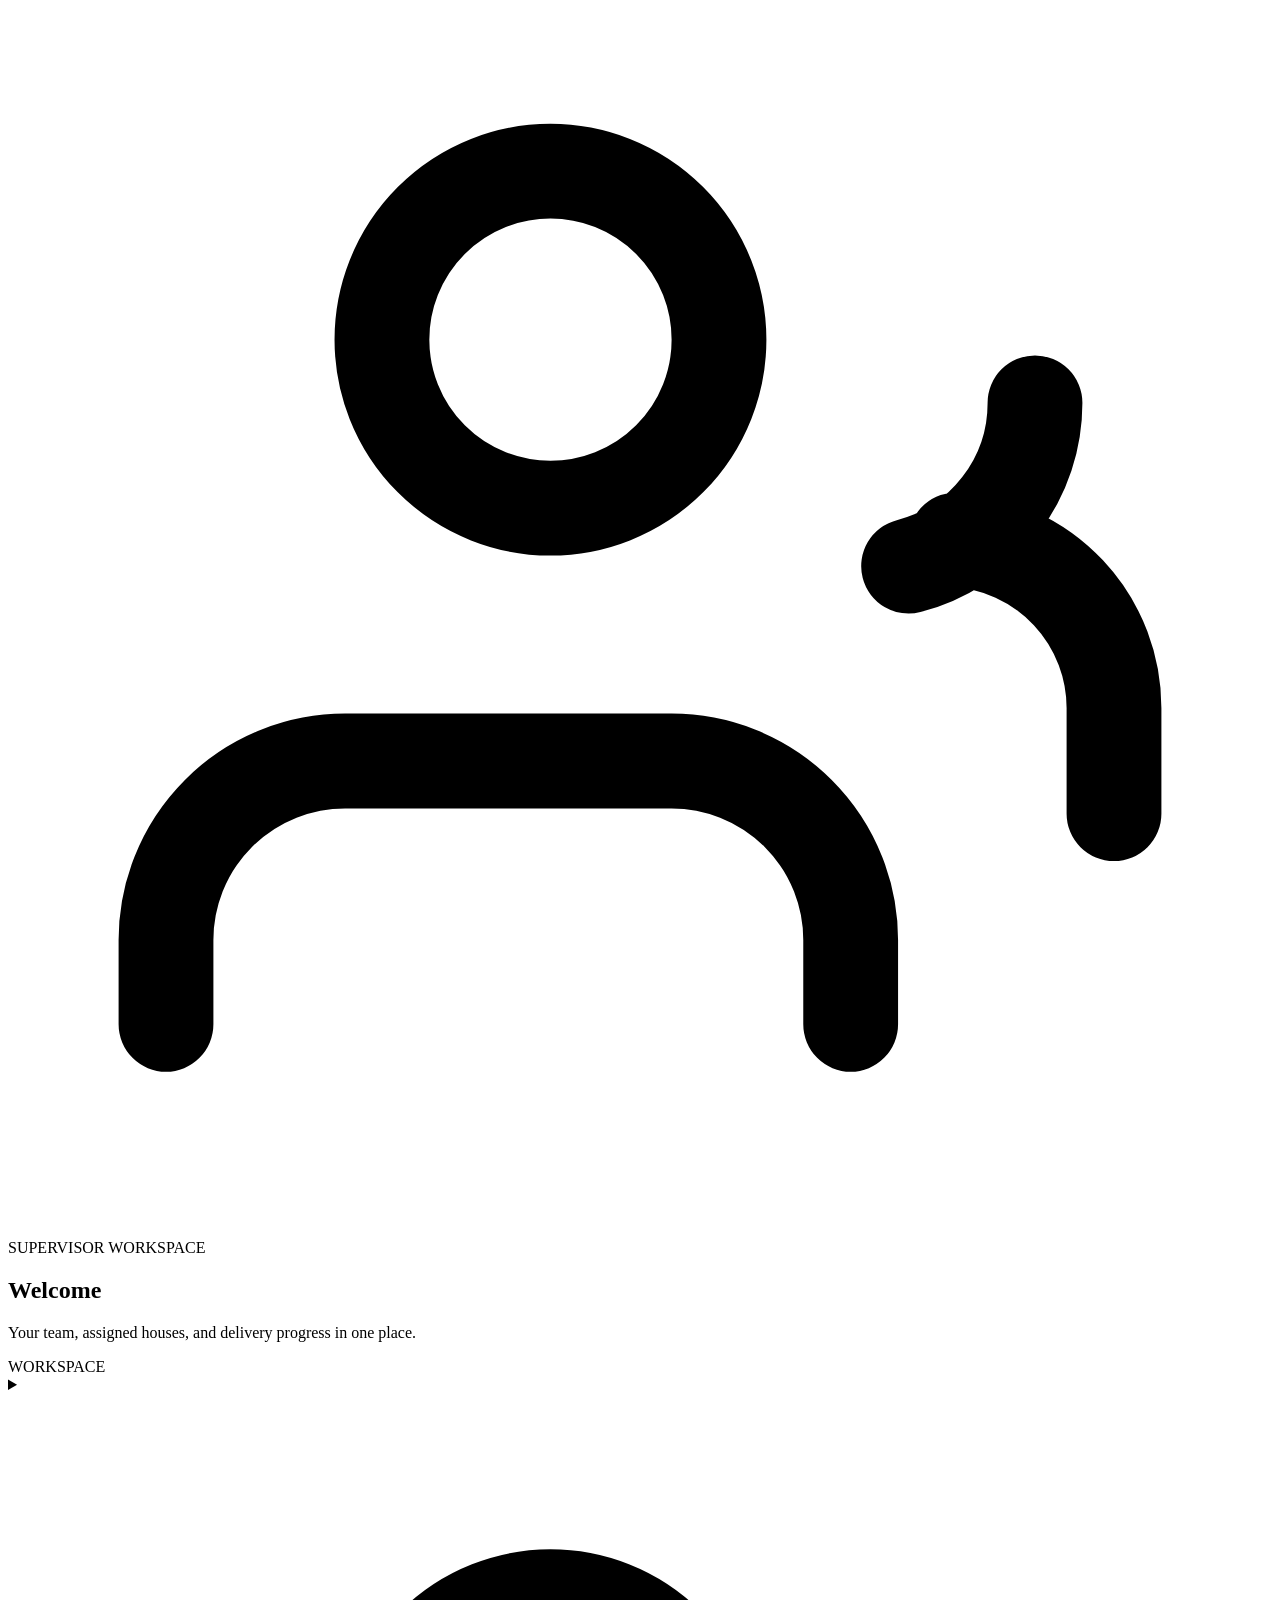
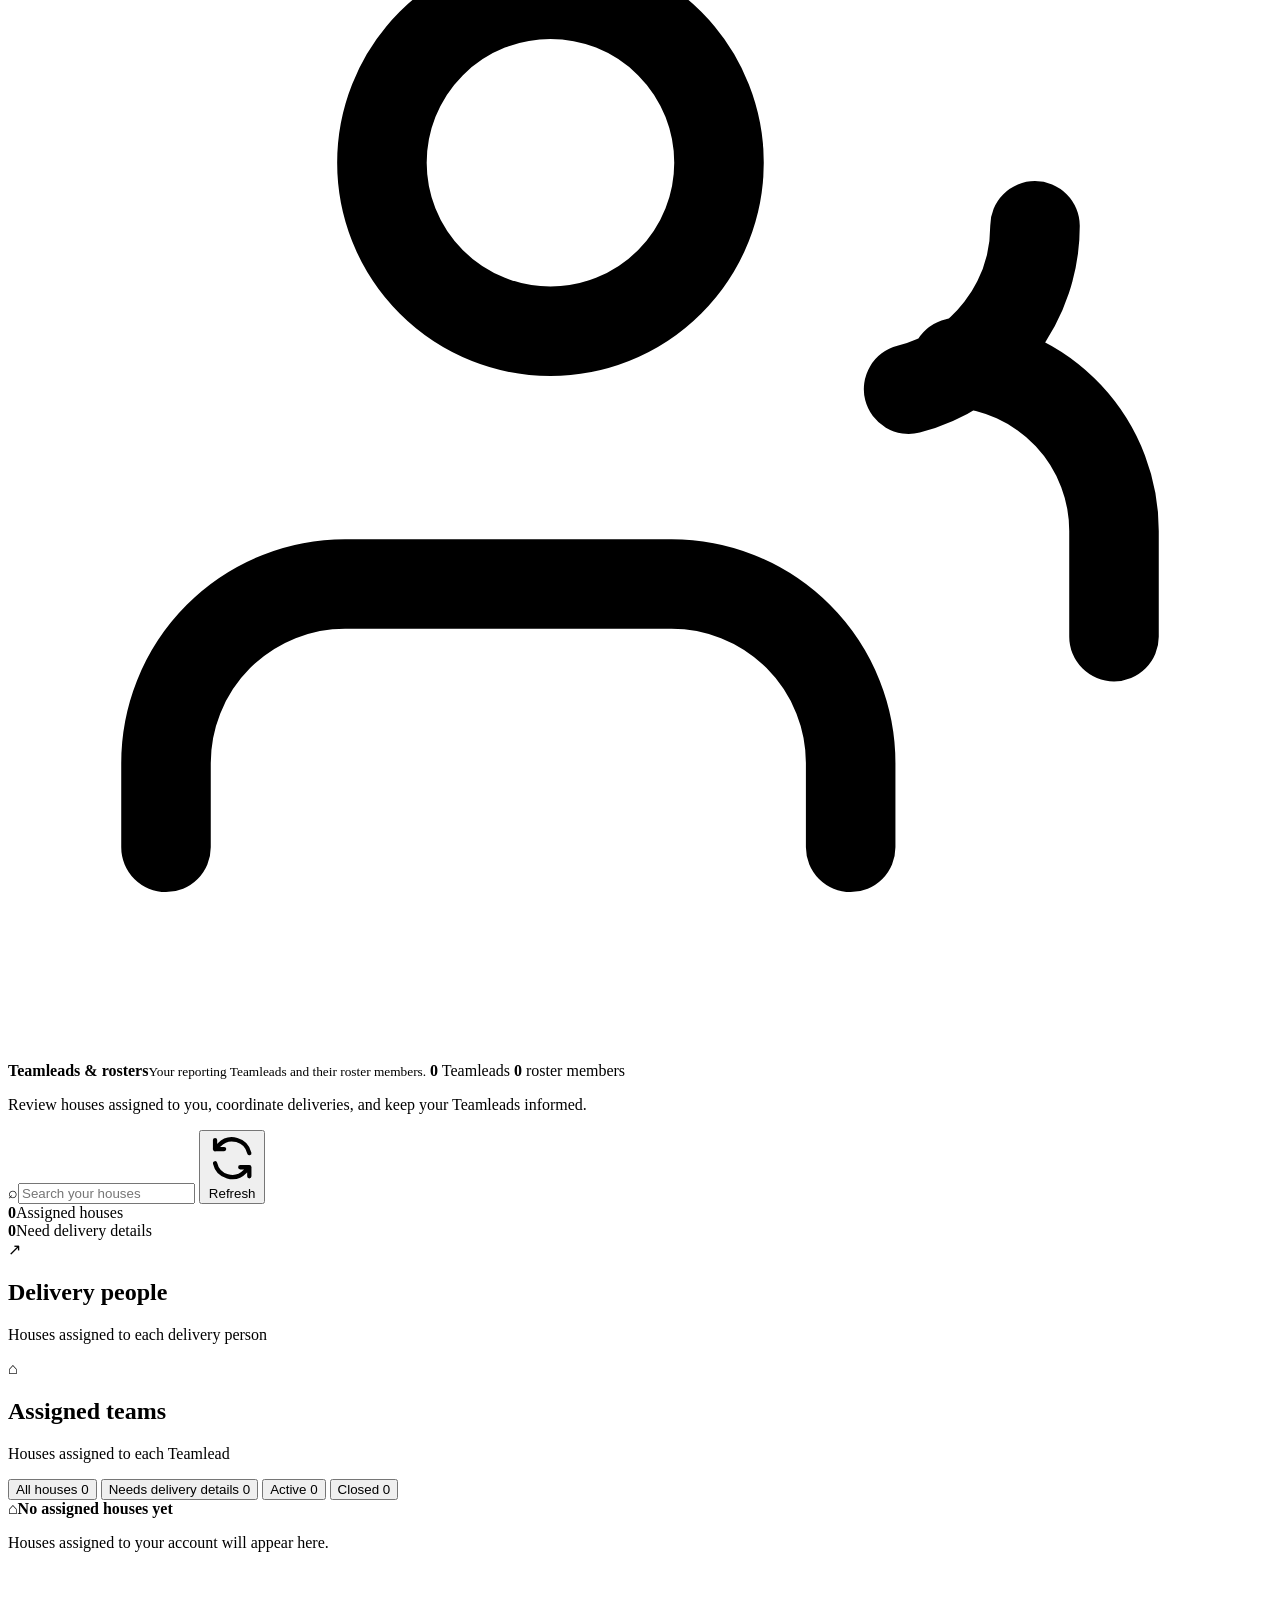
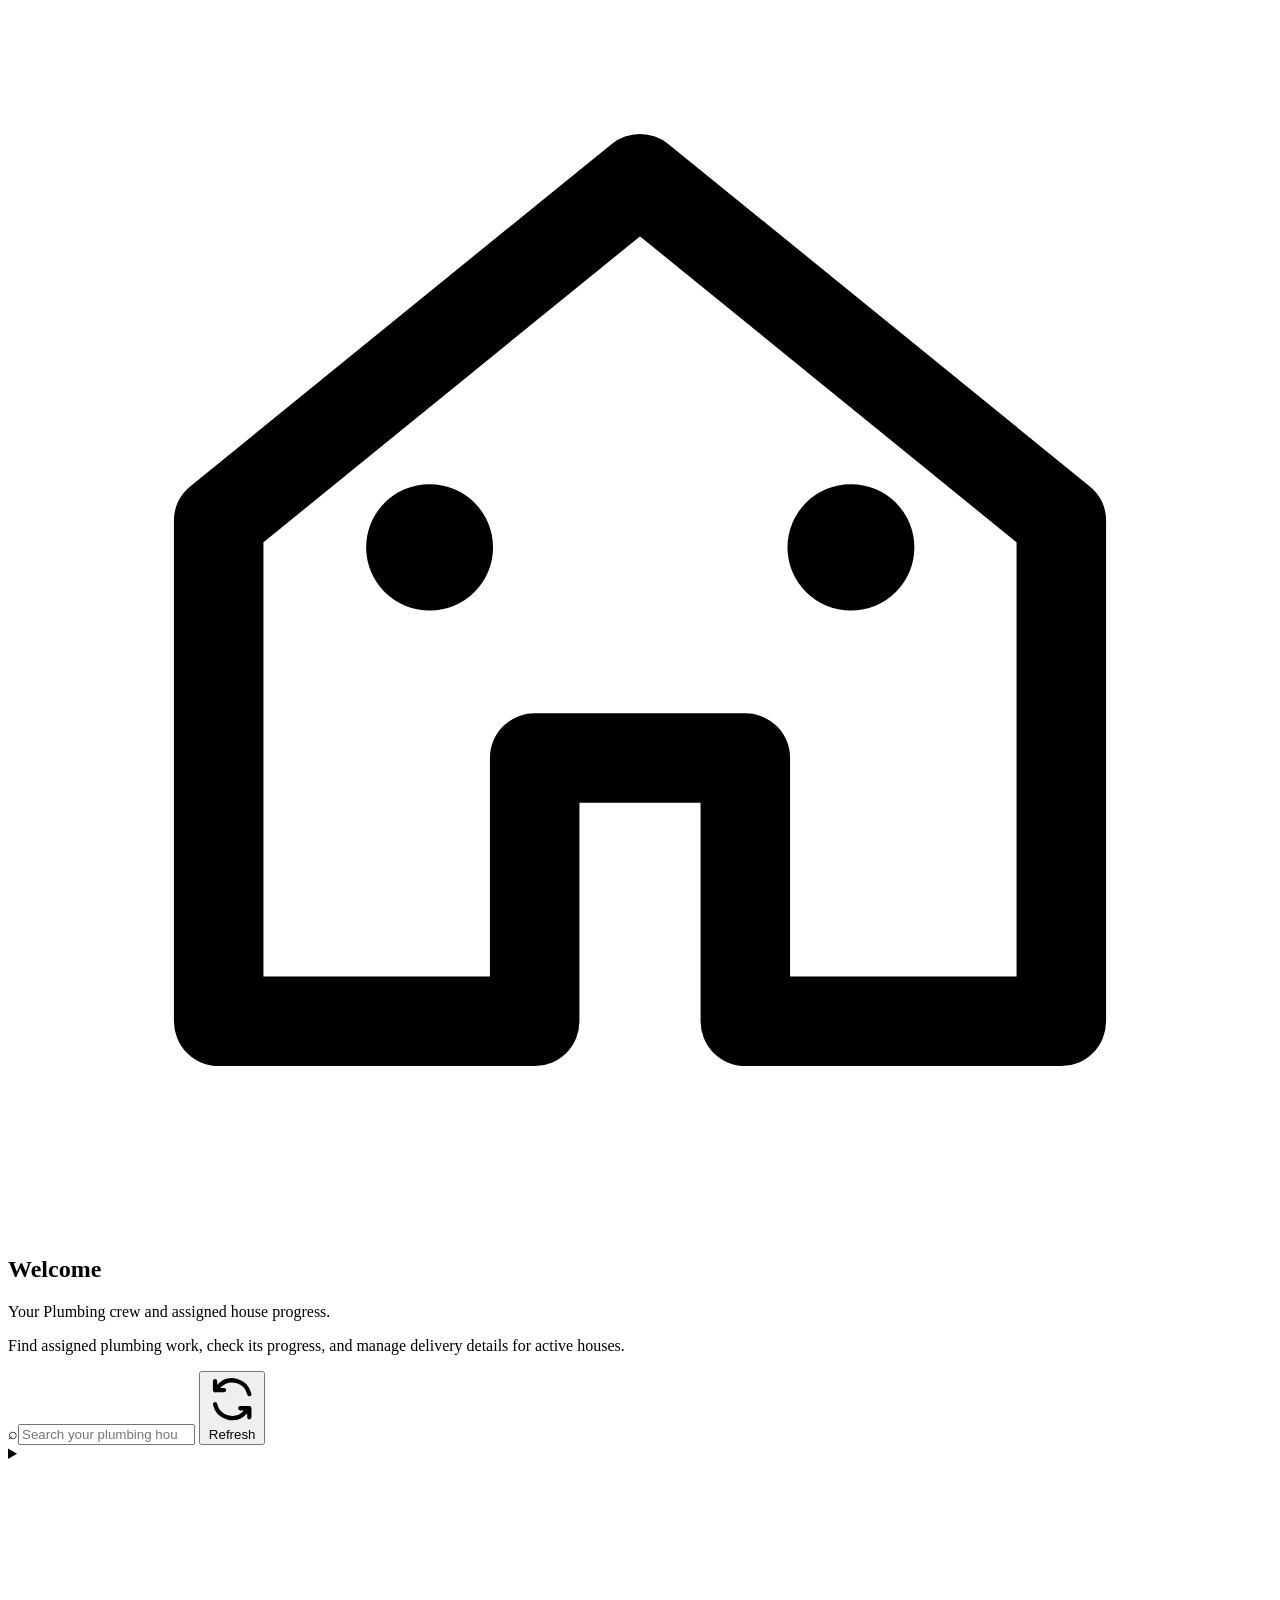
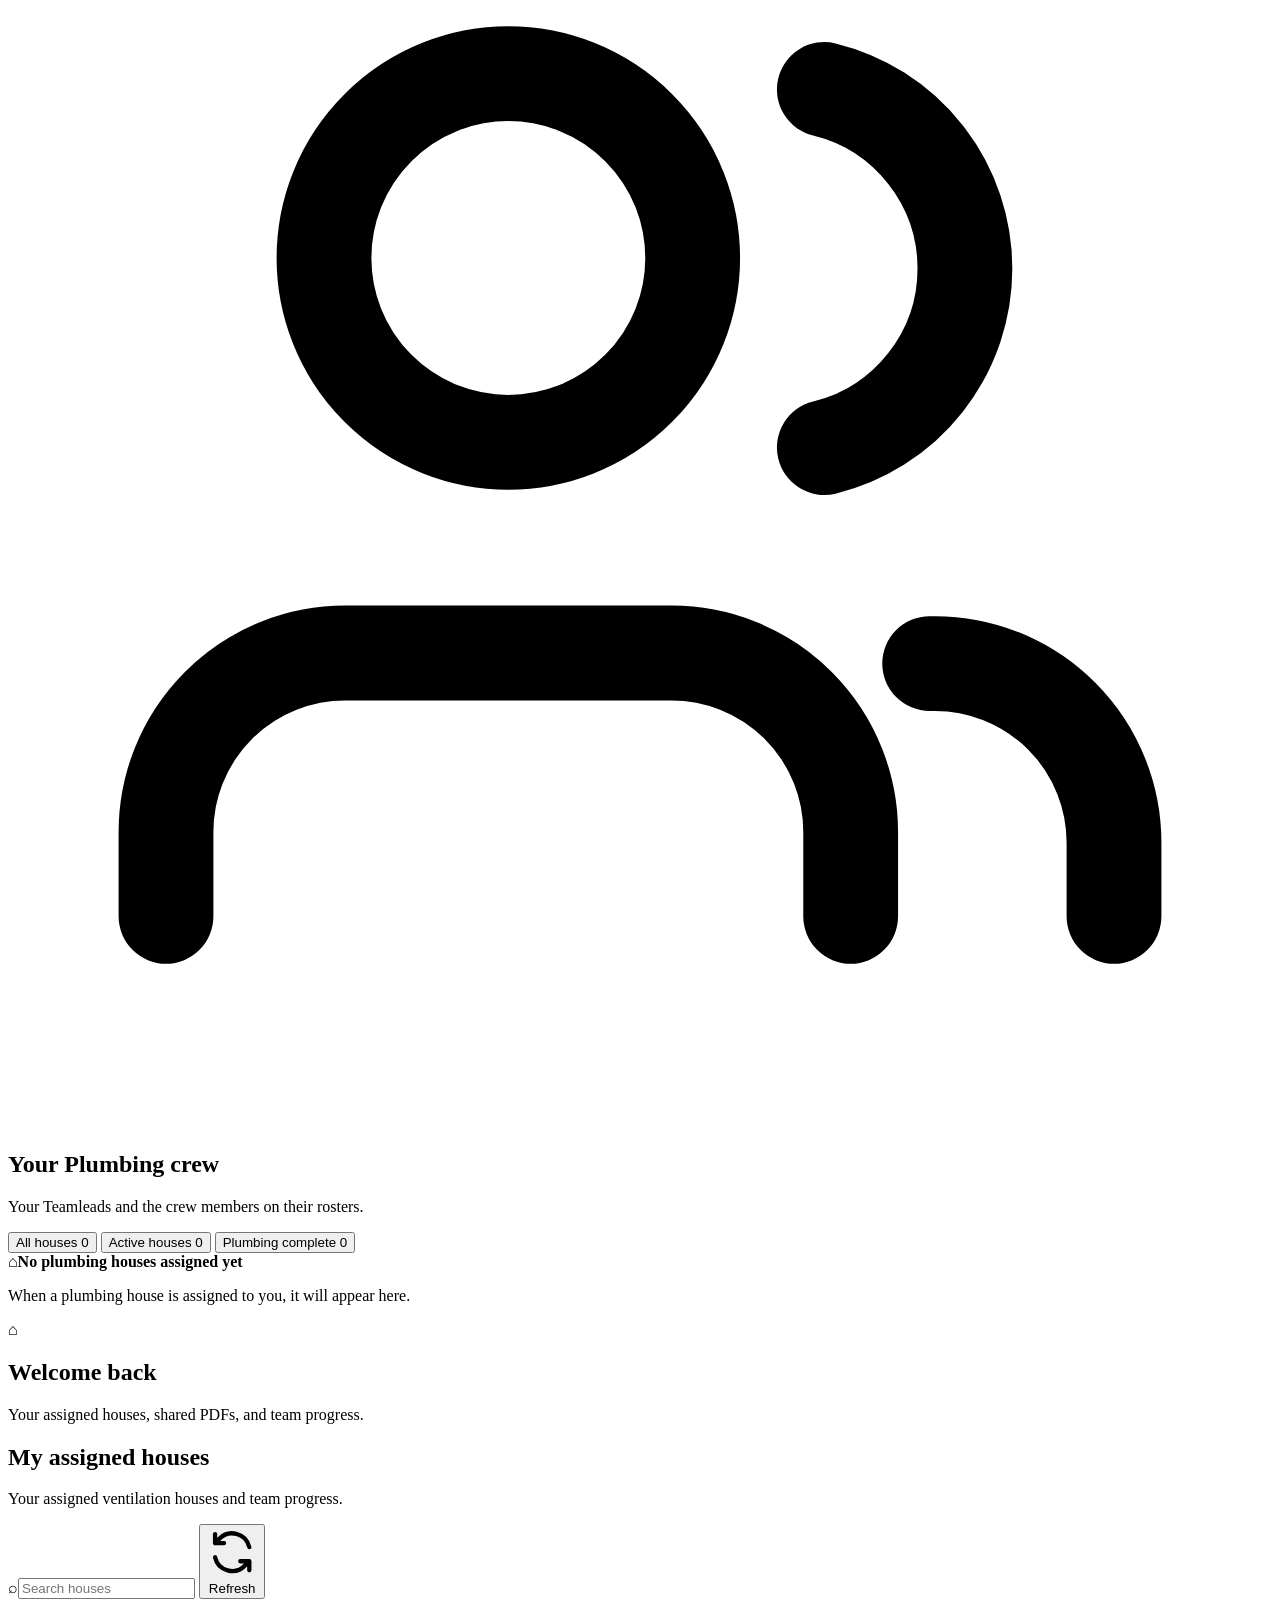
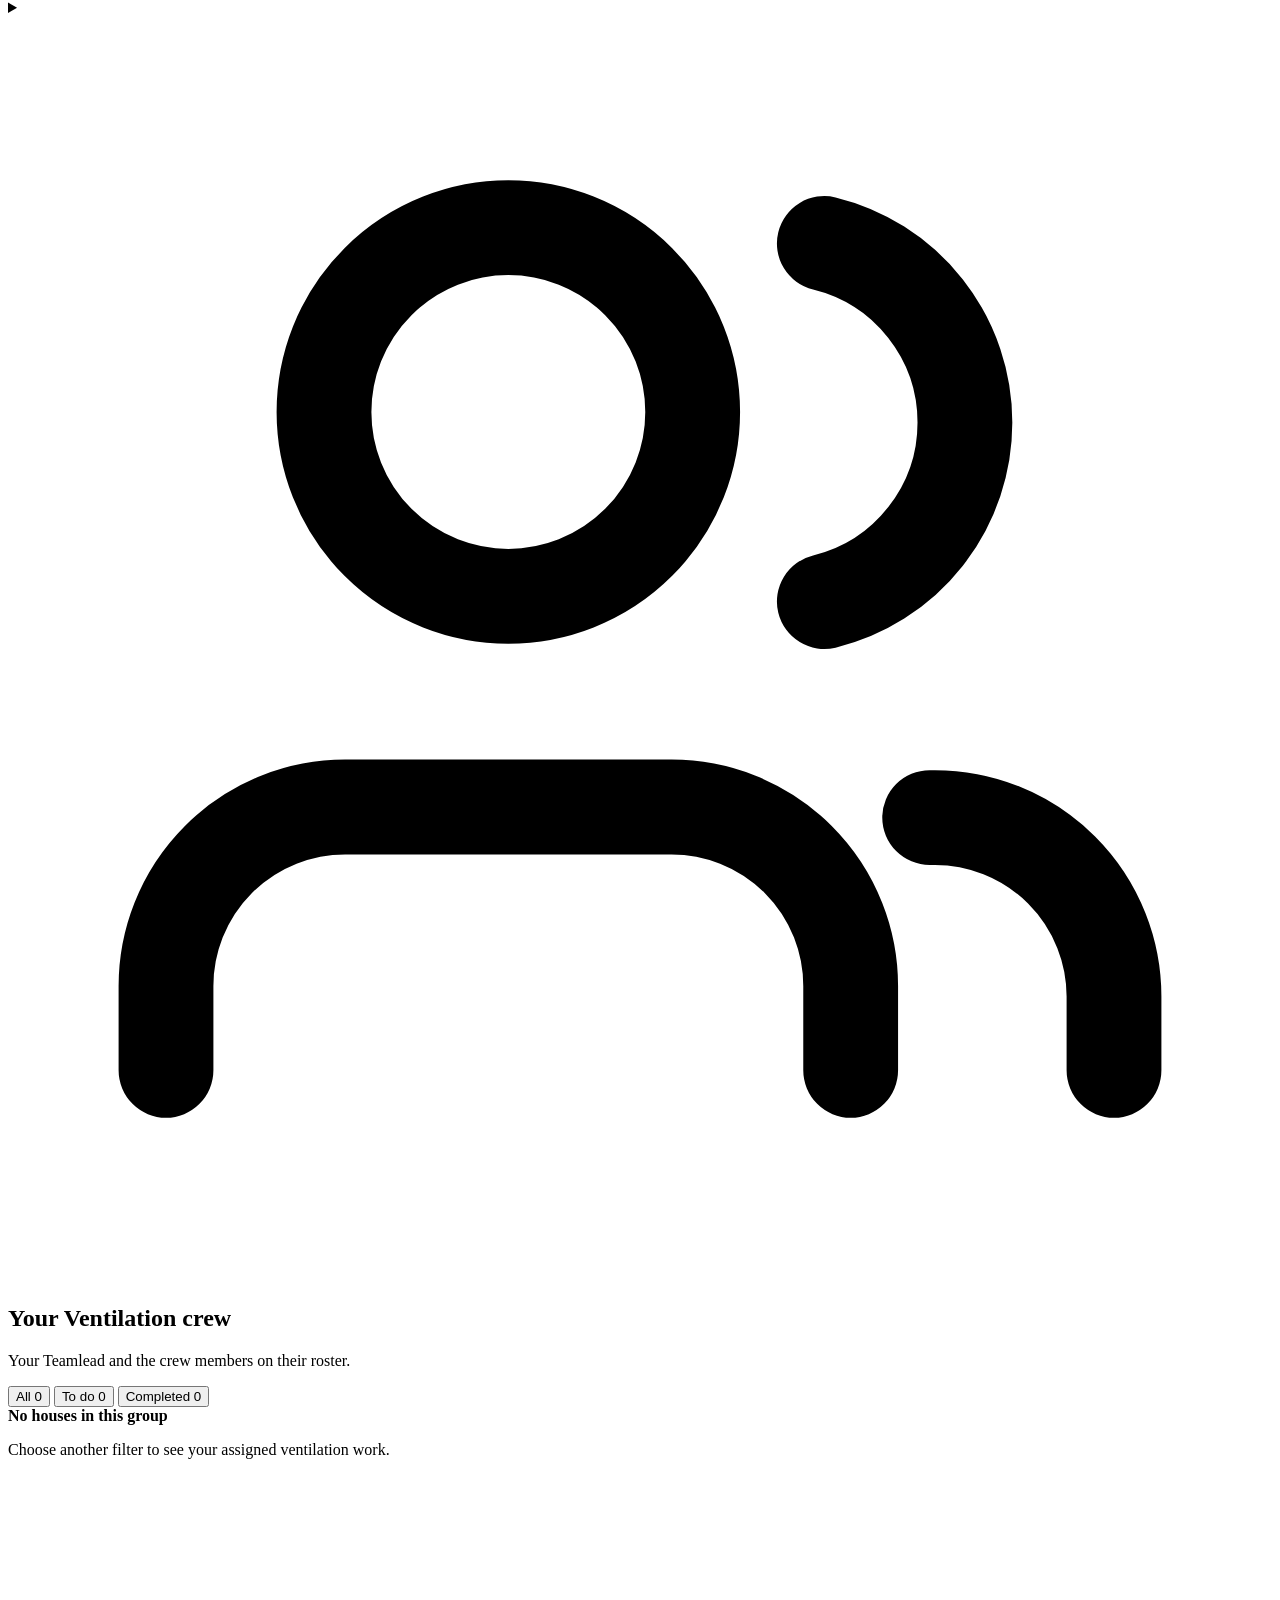
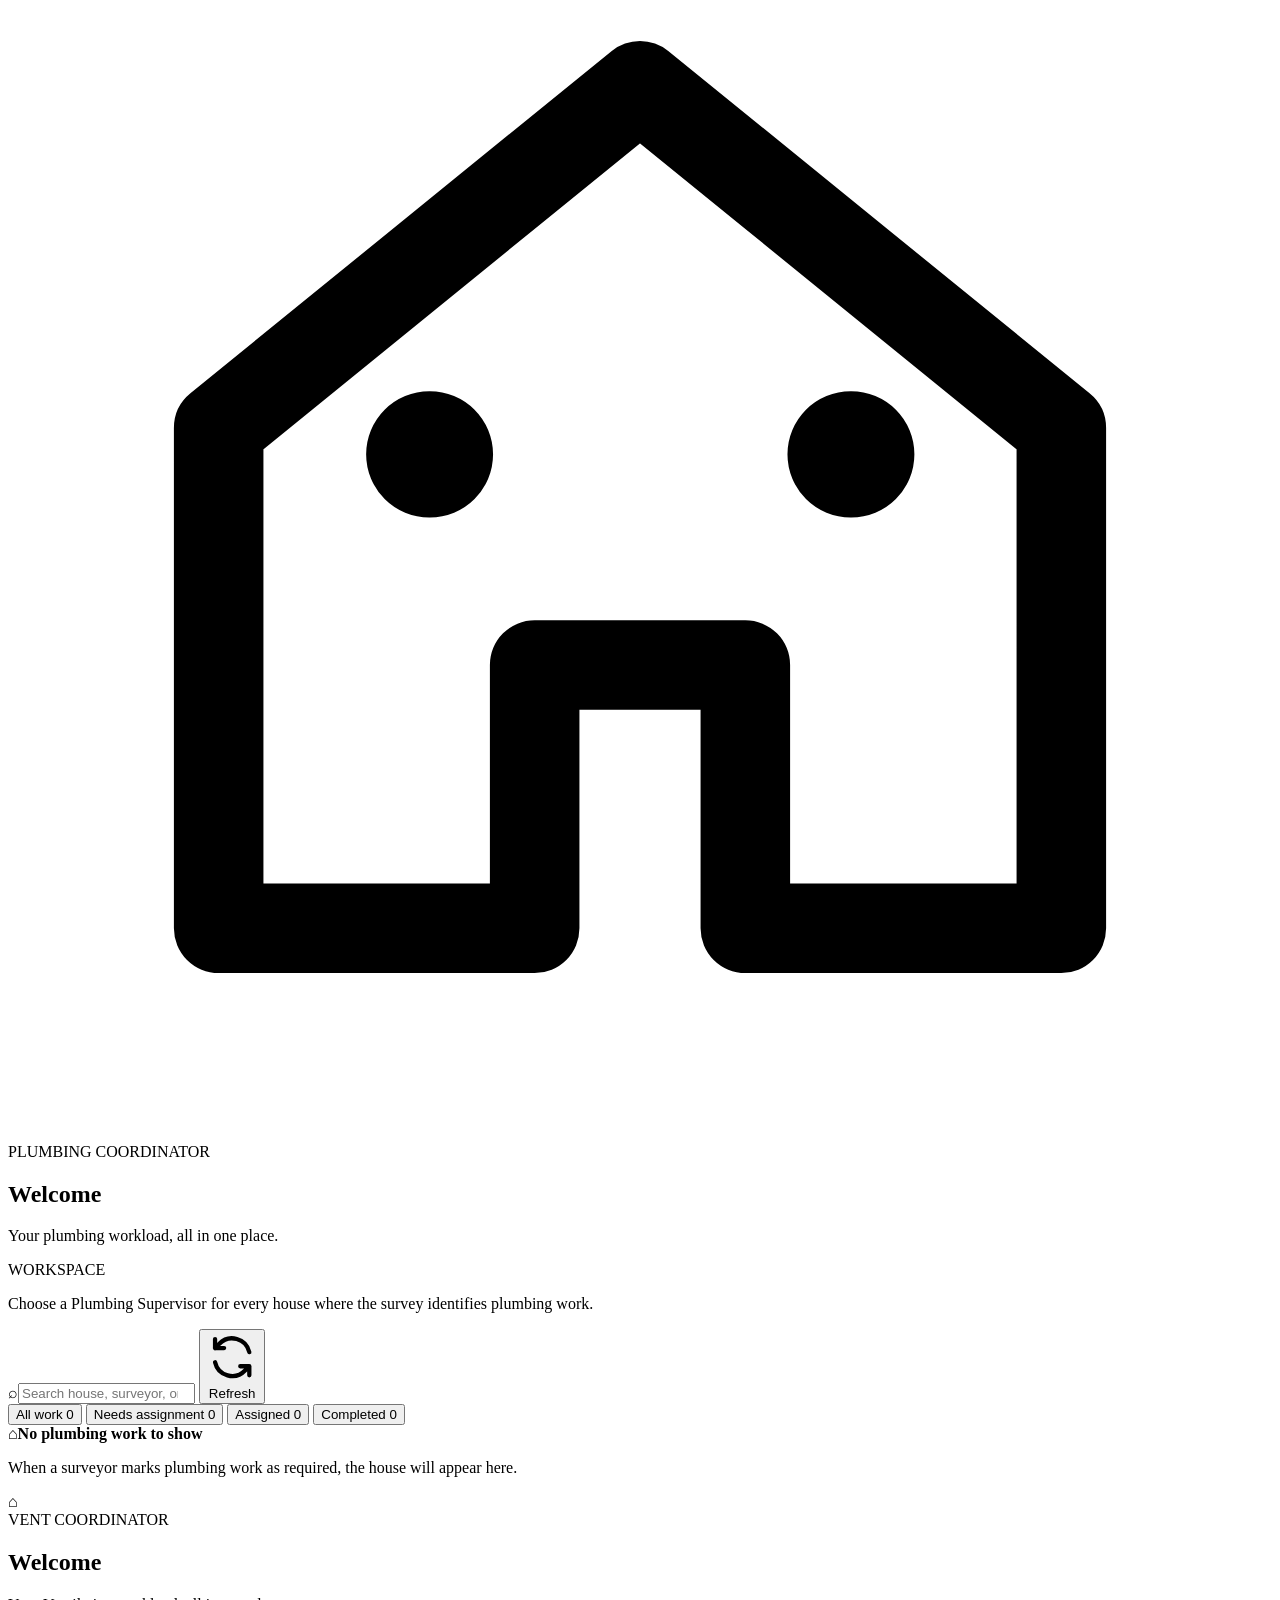
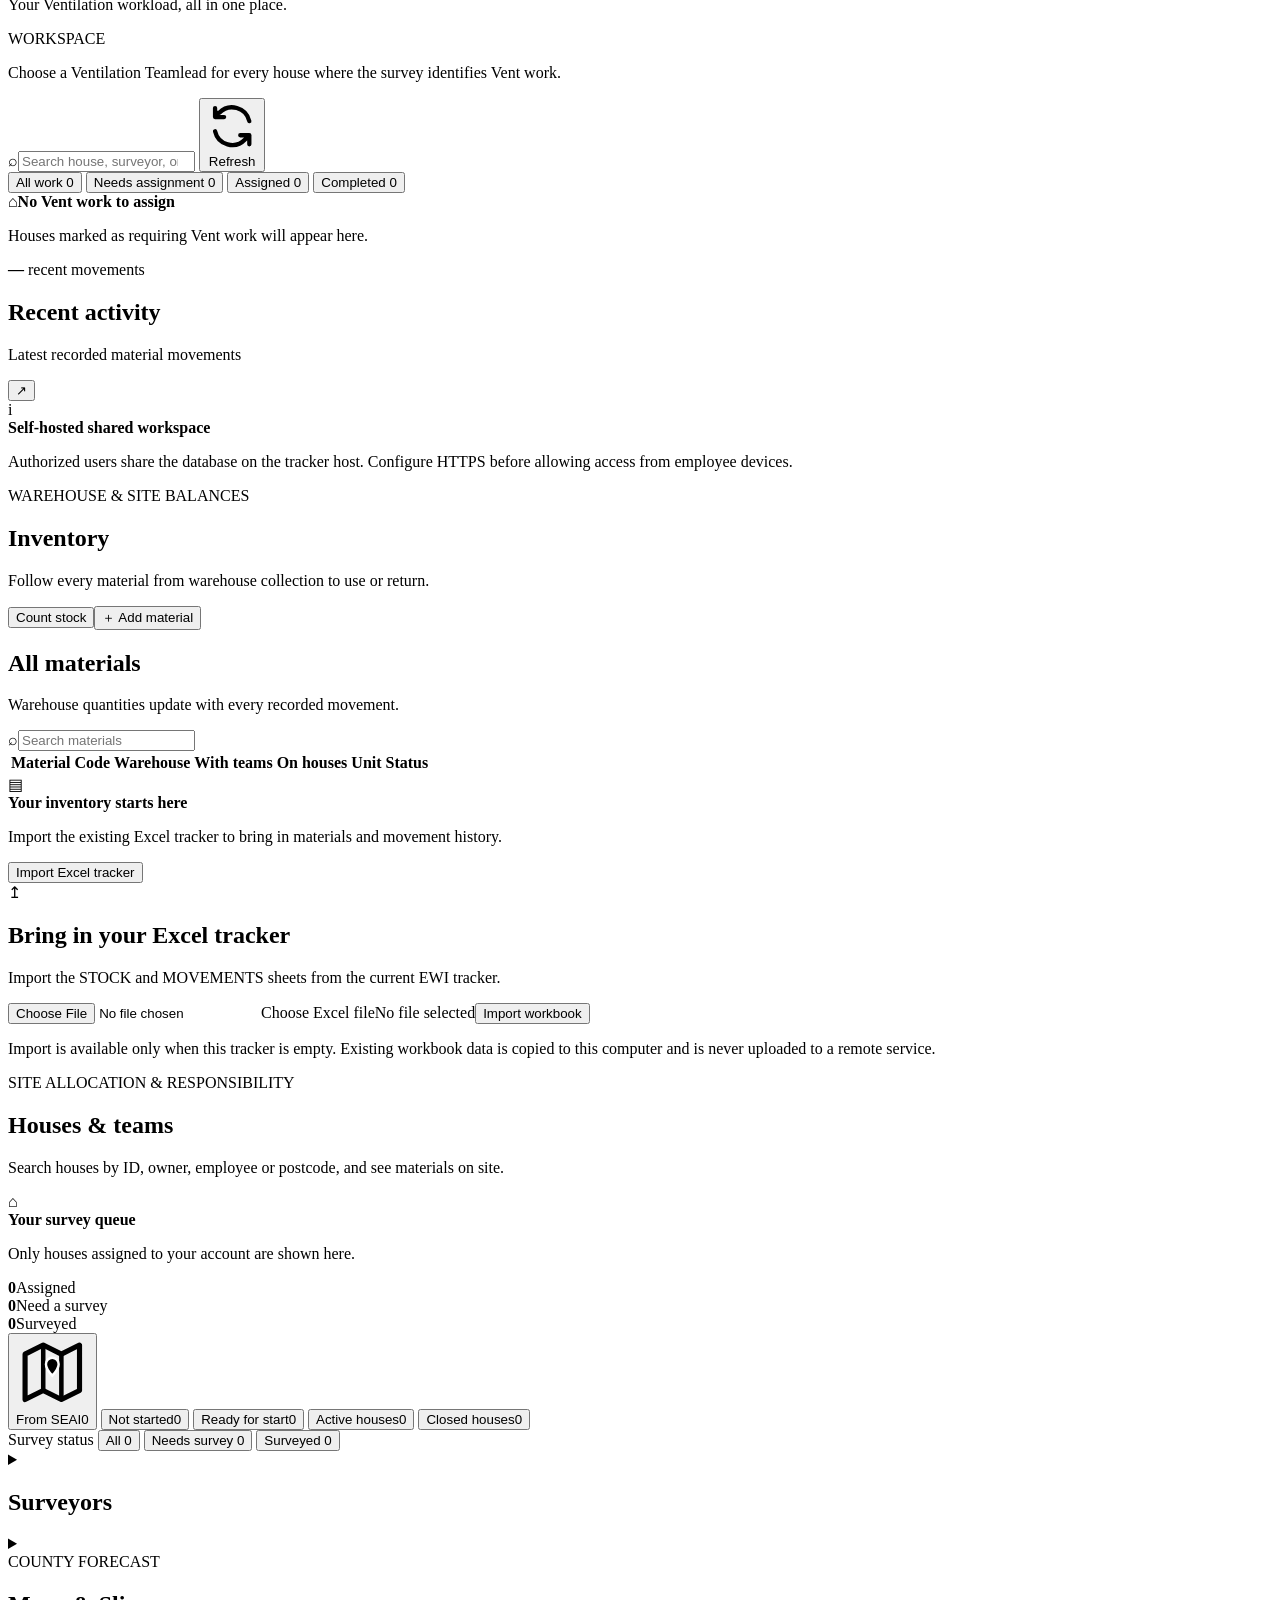
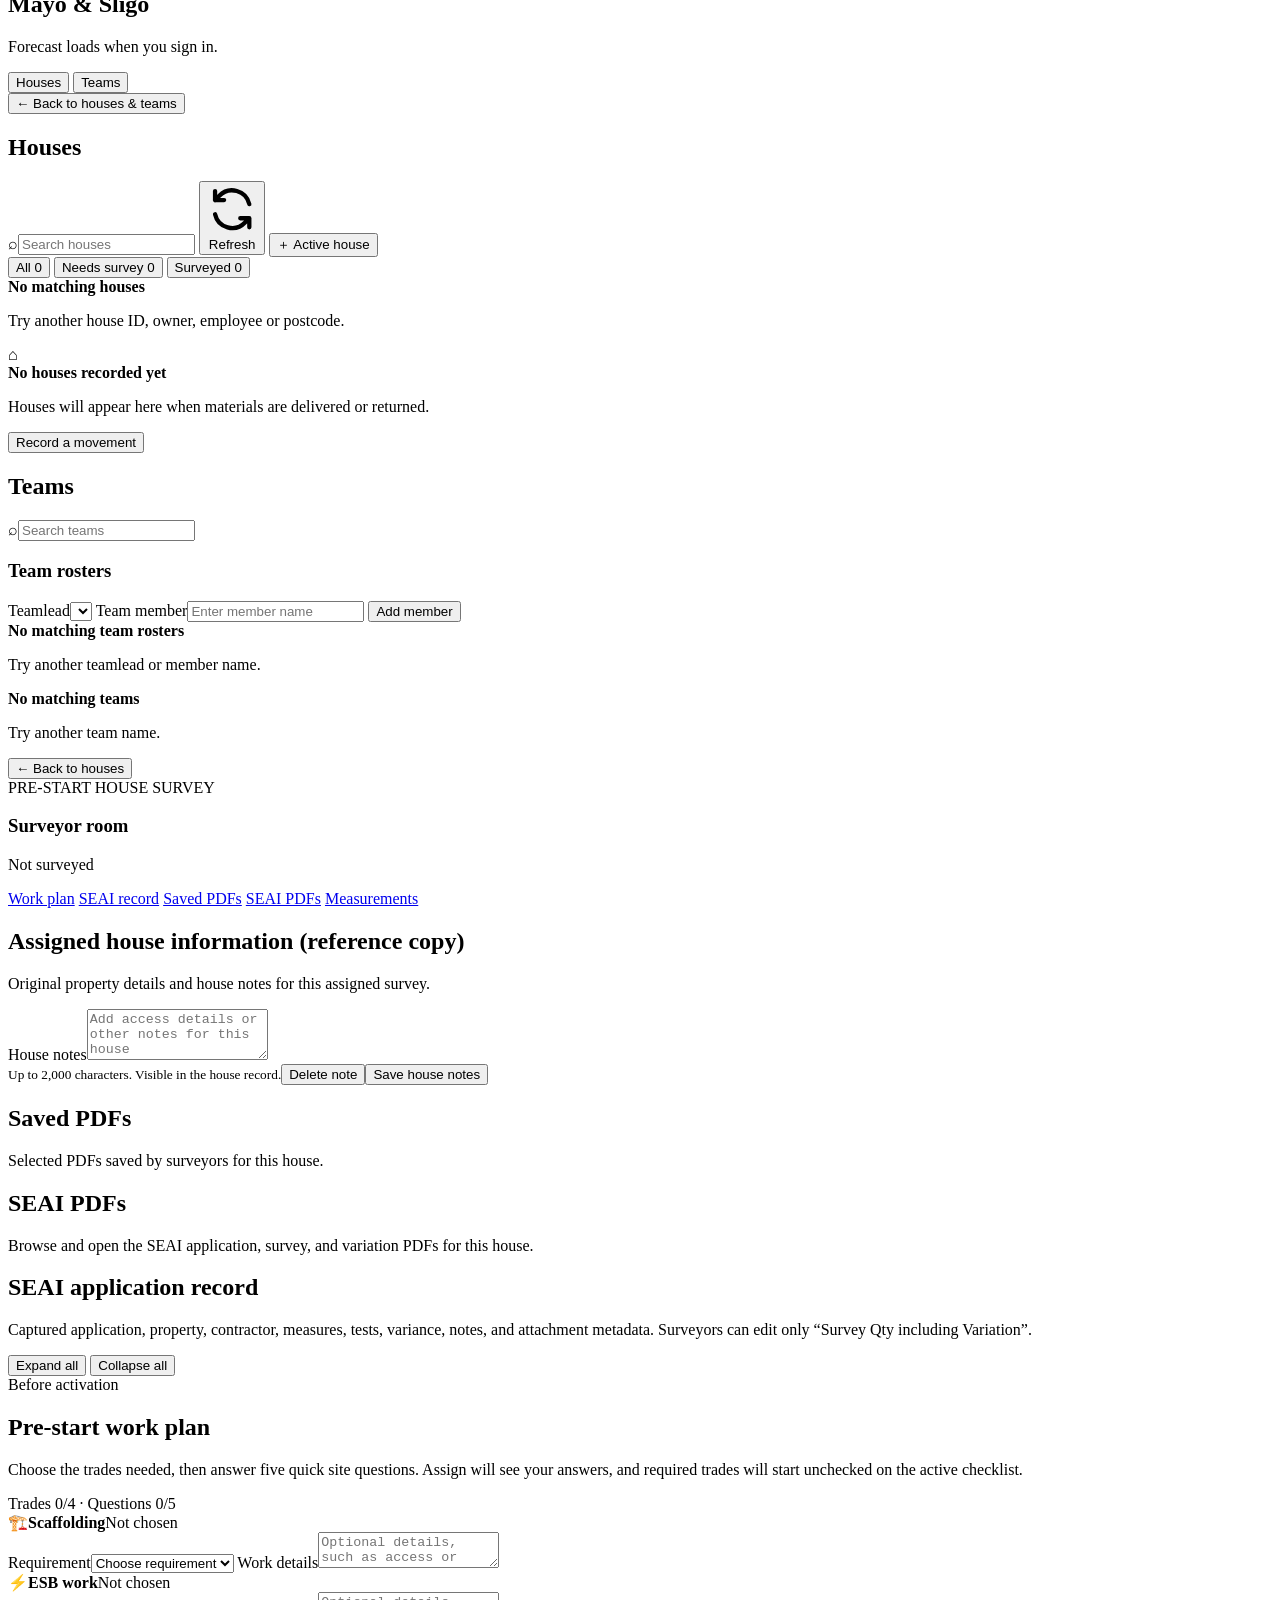
==== commit 95944e3a: "Expand and stabilize house workflow dashboards Keep cross-account work and status updates consistent" ====
--- a/static/index.html
+++ b/static/index.html
@@ -8,7 +8,7 @@
     <link rel="icon" type="image/png" sizes="64x64" href="/brusna-cat-v3.png">
     <link rel="icon" type="image/x-icon" href="/brusna-cat-v3.ico">
     <link rel="shortcut icon" href="/brusna-cat-v3.ico">
-    <link rel="stylesheet" href="/app.css?v=20261112-plumbing-house-photo-detail">
+    <link rel="stylesheet" href="/app.css?v=20261112-checker-lock-highlight-ewi-button-typography-ewi-dropdown-polish-dark-chevron-repeat-helper-copy-active-audit-dark-side-by-side-dark-state-colors-ready-locked-check">
   </head>
   <body>
     <main id="auth-screen" class="auth-screen hidden">
@@ -165,7 +165,6 @@
         <header class="topbar">
           <a class="surveyor-brand" href="/" aria-label="BRUSNA Material Tracker home"><img src="/brusna-curious-cat-logo.png" alt="BRUSNA — The Retrofit Specialists, with Curious Cat"><span class="surveyor-cat-eye surveyor-cat-eye-left" aria-hidden="true"></span><span class="surveyor-cat-eye surveyor-cat-eye-right" aria-hidden="true"></span><span class="surveyor-logo-mouse" aria-hidden="true">🐭</span></a>
           <a class="mobile-brand" href="/" aria-label="BRUSNA Material Tracker home"><img class="brand-logo" src="/brusna-curious-cat-logo.png" alt="BRUSNA — The Retrofit Specialists, with Curious Cat"></a>
-          <button class="button button-secondary overview-shortcut" id="go-overview" type="button" aria-label="Return to Overview">← Overview</button>
           <div class="topbar-spacer"></div>
           <button class="button button-secondary" id="theme-toggle" type="button" aria-label="Switch to dark mode" aria-pressed="false"><span aria-hidden="true">☾</span> Dark mode</button>
           <button class="button button-secondary" id="account-button">Account</button>
@@ -262,6 +261,17 @@
               </div>
               <span class="plumbing-coordinator-greeting-tag"><span aria-hidden="true"></span> WORKSPACE</span>
             </div>
+            <details id="supervisor-team-rosters" class="supervisor-team-rosters">
+              <summary class="supervisor-team-rosters-heading">
+                <span class="supervisor-team-rosters-icon" aria-hidden="true"><svg viewBox="0 0 24 24" fill="none"><path d="M16 20v-1.6a3.4 3.4 0 0 0-3.4-3.4H6.4A3.4 3.4 0 0 0 3 18.4V20m15-9.2a3.2 3.2 0 0 1 3 3.2V16m-7.5-9a3.2 3.2 0 1 1-6.4 0 3.2 3.2 0 0 1 6.4 0Zm6 1.2a3.2 3.2 0 0 1-2.4 3.1" stroke="currentColor" stroke-width="1.7" stroke-linecap="round" stroke-linejoin="round"/></svg></span>
+                <span class="supervisor-team-rosters-copy"><strong id="supervisor-team-rosters-title">Teamleads &amp; rosters</strong><small>Your reporting Teamleads and their roster members.</small></span>
+                <span class="supervisor-team-rosters-totals" aria-live="polite" aria-atomic="true">
+                  <span><strong id="supervisor-teamlead-count">0</strong> <span id="supervisor-teamlead-label">Teamleads</span></span>
+                  <span><strong id="supervisor-roster-member-count">0</strong> <span id="supervisor-roster-member-label">roster members</span></span>
+                </span>
+              </summary>
+              <div id="supervisor-team-roster-list" class="supervisor-team-roster-list"></div>
+            </details>
             <div class="ventilation-workload-heading">
               <div><p id="supervisor-workload-intro" class="plumbing-workload-intro">Review houses assigned to you, coordinate deliveries, and keep your Teamleads informed.</p></div>
               <div class="ventilation-workload-actions">
@@ -288,17 +298,6 @@
                 <div id="supervisor-team-summary" class="supervisor-assignment-summary-list"></div>
               </article>
             </section>
-            <details id="supervisor-team-rosters" class="supervisor-team-rosters">
-              <summary class="supervisor-team-rosters-heading">
-                <span class="supervisor-team-rosters-icon" aria-hidden="true"><svg viewBox="0 0 24 24" fill="none"><path d="M16 20v-1.6a3.4 3.4 0 0 0-3.4-3.4H6.4A3.4 3.4 0 0 0 3 18.4V20m15-9.2a3.2 3.2 0 0 1 3 3.2V16m-7.5-9a3.2 3.2 0 1 1-6.4 0 3.2 3.2 0 0 1 6.4 0Zm6 1.2a3.2 3.2 0 0 1-2.4 3.1" stroke="currentColor" stroke-width="1.7" stroke-linecap="round" stroke-linejoin="round"/></svg></span>
-                <span class="supervisor-team-rosters-copy"><strong id="supervisor-team-rosters-title">Teamleads &amp; rosters</strong><small>Your reporting Teamleads and their roster members.</small></span>
-                <span class="supervisor-team-rosters-totals" aria-live="polite" aria-atomic="true">
-                  <span><strong id="supervisor-teamlead-count">0</strong> <span id="supervisor-teamlead-label">Teamleads</span></span>
-                  <span><strong id="supervisor-roster-member-count">0</strong> <span id="supervisor-roster-member-label">roster members</span></span>
-                </span>
-              </summary>
-              <div id="supervisor-team-roster-list" class="supervisor-team-roster-list"></div>
-            </details>
             <div id="supervisor-house-filters" class="ventilation-house-filters" role="group" aria-label="Filter assigned houses">
               <button type="button" class="ventilation-house-filter active" data-supervisor-filter="all" aria-pressed="true">All houses <span id="supervisor-filter-all-count">0</span></button>
               <button type="button" class="ventilation-house-filter" data-supervisor-filter="needs_assignment" aria-pressed="false">Needs delivery details <span id="supervisor-filter-needs-assignment-count">0</span></button>
@@ -759,14 +758,18 @@
           </section>
           <dialog id="assign-supervisor-dialog" class="dialog house-assignment-dialog">
             <form id="activate-assigned-house-form">
-              <div class="dialog-heading"><div><div class="eyebrow">HOUSE ACTIVATION</div><h2>Assign a Supervisor</h2><p id="assign-supervisor-house-label">Choose the Supervisor responsible for this active house.</p></div><button class="icon-button close-dialog" type="button" aria-label="Close dialog">&times;</button></div>
+              <div class="activation-dialog-titlebar">
+                <span class="activation-dialog-icon" aria-hidden="true"><svg viewBox="0 0 24 24" fill="none" stroke="currentColor" stroke-width="1.8" stroke-linecap="round" stroke-linejoin="round"><path d="m3 10 9-7 9 7"></path><path d="M5 9v11h14V9"></path><path d="M9 20v-6h6v6"></path></svg></span>
+                <div class="dialog-heading"><div class="eyebrow">HOUSE ACTIVATION</div><h2>Assign a Supervisor</h2><p id="assign-supervisor-house-label" aria-live="polite">Choose the Supervisor responsible for this active house.</p></div>
+                <button class="icon-button close-dialog" type="button" aria-label="Close dialog">&times;</button>
+              </div>
               <fieldset class="supervisor-picker">
                 <legend>Choose a Supervisor</legend>
-                <p class="supervisor-picker-hint">This person will be responsible for the active house.</p>
+                <p class="supervisor-picker-hint">Only active EWI Supervisors are available for assignment.</p>
                 <div id="activate-house-supervisor-options" class="supervisor-account-list" role="radiogroup" aria-label="Choose a Supervisor"></div>
               </fieldset>
-              <p class="helper-text">The selected Supervisor will be recorded on the house record.</p>
-              <div class="dialog-actions"><button class="button button-secondary close-dialog" type="button">Cancel</button><button class="button button-primary" id="confirm-house-activation" type="submit" disabled>Assign &amp; activate house</button></div>
+              <p class="activation-save-note">The selected Supervisor will be recorded on the house.</p>
+              <div class="dialog-actions activation-dialog-actions"><button class="button button-secondary close-dialog" type="button">Cancel</button><button class="button button-primary" id="confirm-house-activation" type="submit" disabled>Assign &amp; activate house</button></div>
             </form>
           </dialog>
           <section id="house-map-view" class="hidden" aria-labelledby="house-map-title">
@@ -826,7 +829,6 @@
               </div>
             </div>
             <nav class="house-detail-nav" id="house-detail-nav" aria-label="House record sections">
-              <button type="button" data-house-detail-target="house-detail-checklist-card">Pre-start checklist</button>
               <button class="hidden" type="button" data-house-detail-target="house-detail-vent-photos-card">Vent team photos</button>
               <button class="hidden" type="button" data-house-detail-target="house-detail-plumbing-photos-card">Plumbing team photos</button>
               <button type="button" data-house-detail-target="house-detail-stock-card">Materials on site</button>
@@ -842,14 +844,15 @@
               <div class="card-heading"><div><h2>Plumbing team photos</h2><p>Photos attached to this house by the Plumbing team.</p></div><div id="house-detail-plumbing-photo-upload"></div></div>
               <div id="house-detail-plumbing-photos" aria-live="polite"></div>
             </article>
-            <article class="card house-detail-checklist-card" id="house-detail-checklist-card">
-              <div class="card-heading"><div><h2>Pre-start checklist</h2><p>Saved preparation checks for this house.</p></div><span id="house-detail-checklist-summary" class="house-detail-checklist-summary"></span></div>
-              <div id="house-detail-checklist" class="house-detail-checklist"></div>
-              <div id="house-detail-work-plan" class="house-detail-work-plan hidden">
-                <h3>Pre-start work plan</h3>
-                <p class="muted">Result recorded by the surveyor.</p>
-                <div id="house-detail-work-plan-rows"></div>
-              </div>
+            <article class="card house-detail-work-plan hidden" id="house-detail-work-plan">
+              <div class="card-heading">
+                <div>
+                  <span class="work-plan-source-tag">Surveyor plan</span>
+                  <h2>Pre-start work plan</h2>
+                  <p>Mark applicable items done. The checker and time are saved; only the original checker can undo a check.</p>
+                </div>
+              </div>
+              <div id="house-detail-work-plan-rows"></div>
             </article>
             <article class="card house-detail-usage-card hidden" id="house-detail-usage-card">
               <div class="card-heading"><div><h2>Materials used on this finished house</h2><p>Recorded usage plus the remaining on-site quantities automatically closed out when the house was finished.</p></div></div>
@@ -1342,6 +1345,6 @@
     <button class="button button-primary presentation-resume hidden" id="resume-presentation" type="button">Resume presentation</button>
 
     <div class="toast" id="toast" role="status" aria-live="polite"></div>
-    <script src="/app.js?v=20261112-plumbing-house-photo-detail" defer></script>
+    <script src="/app.js?v=[base64]" defer></script>
   </body>
 </html>
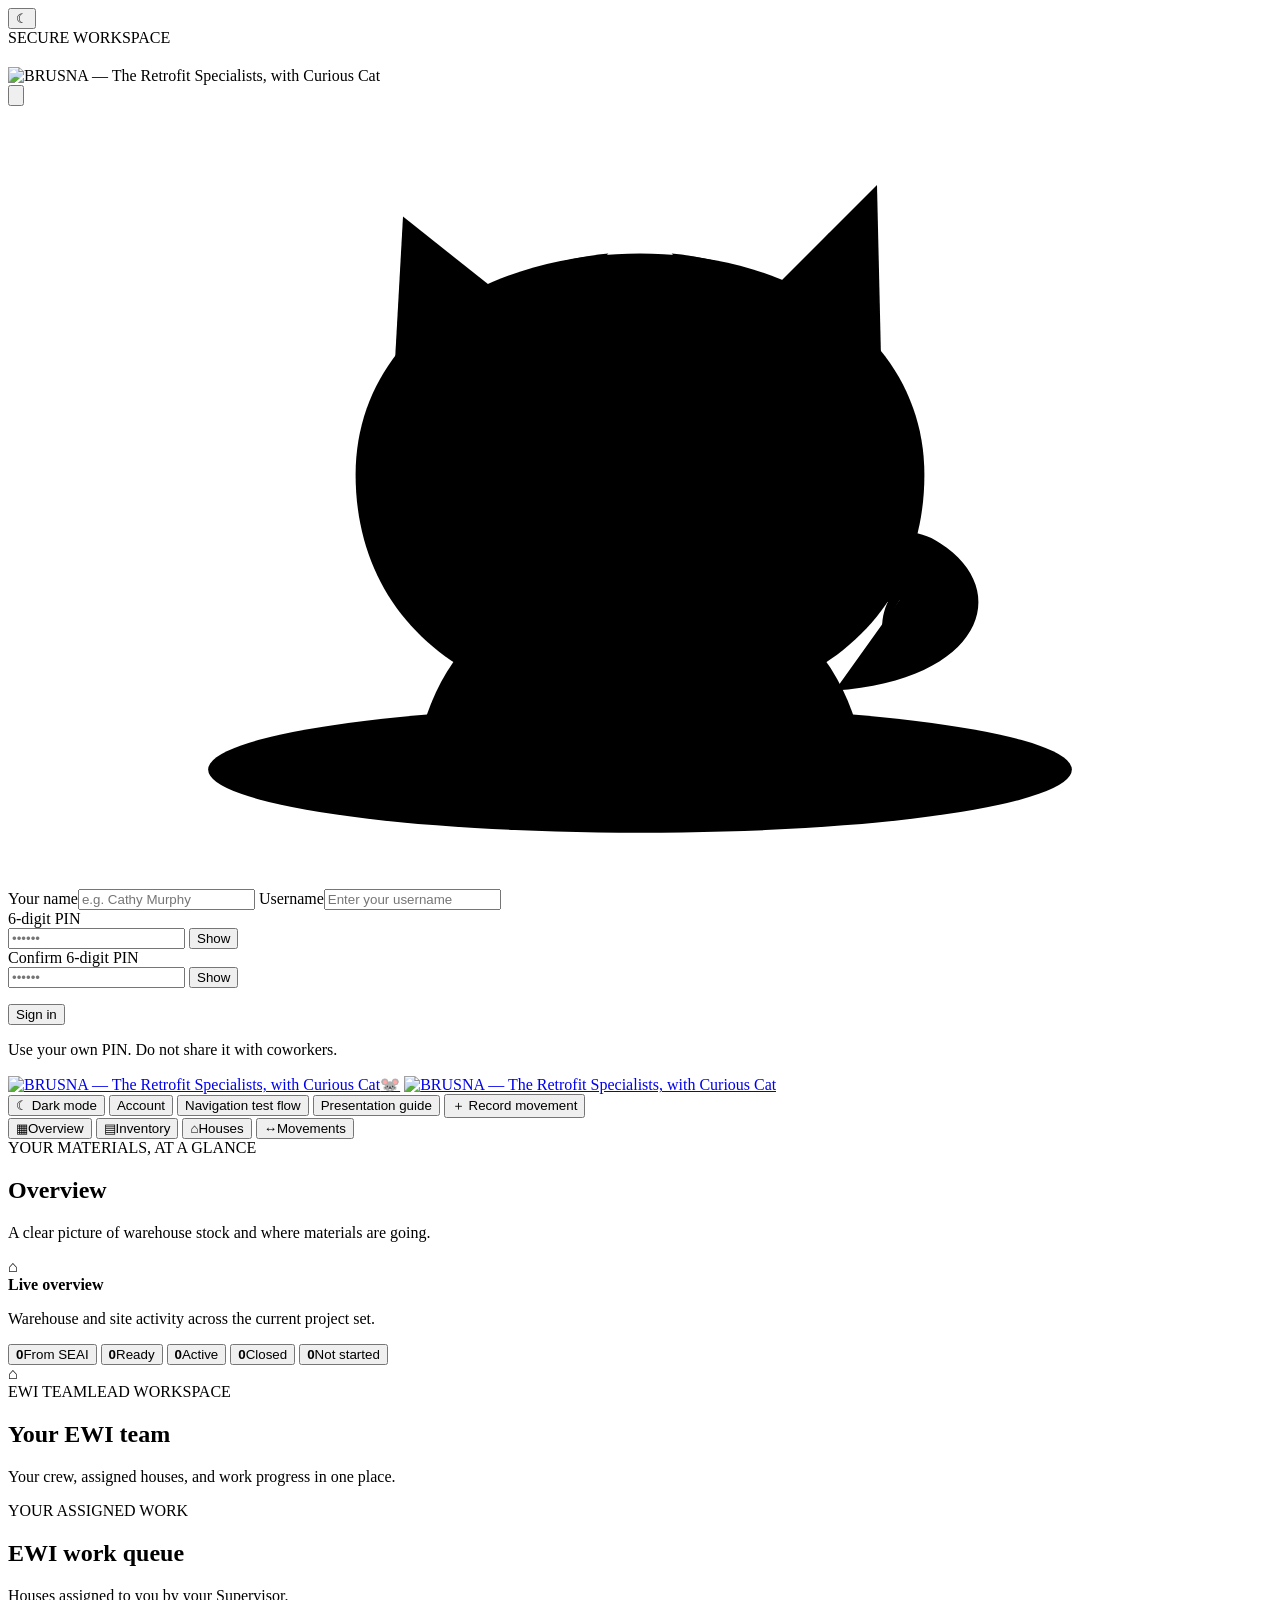
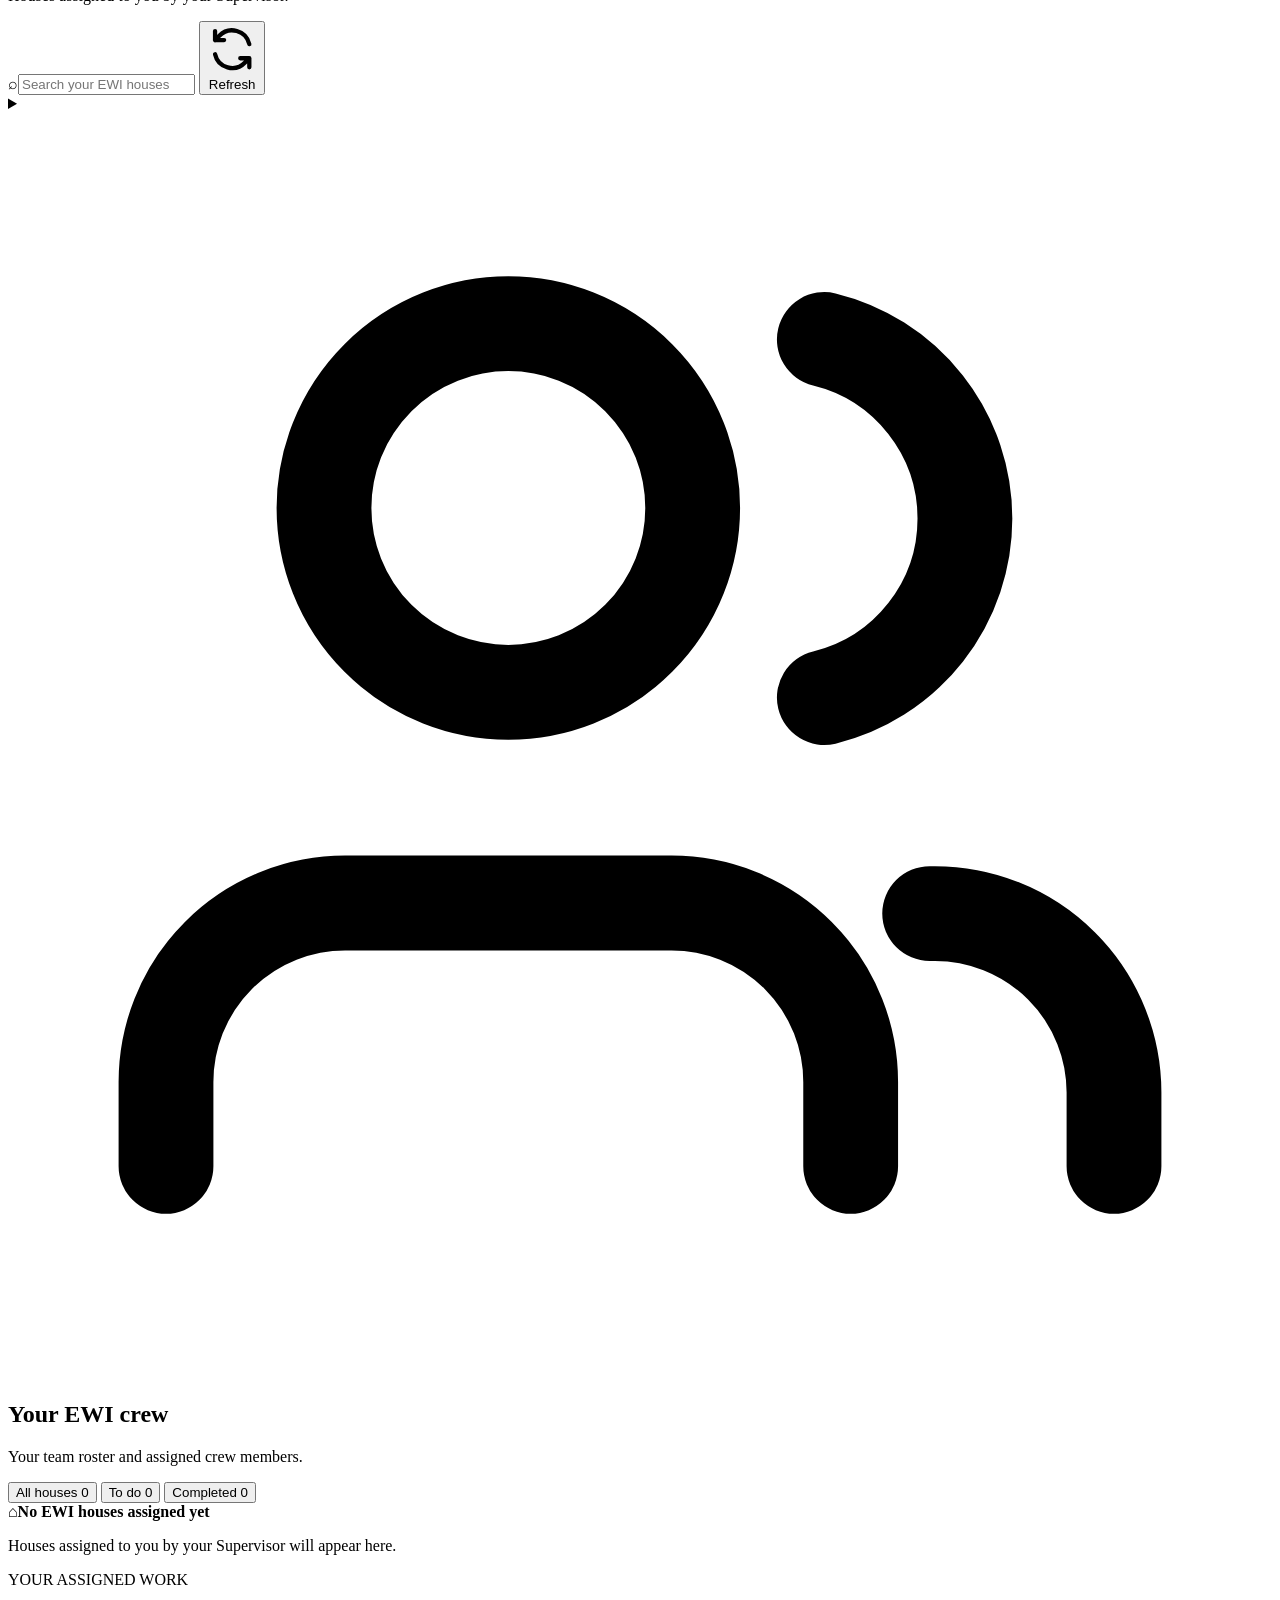
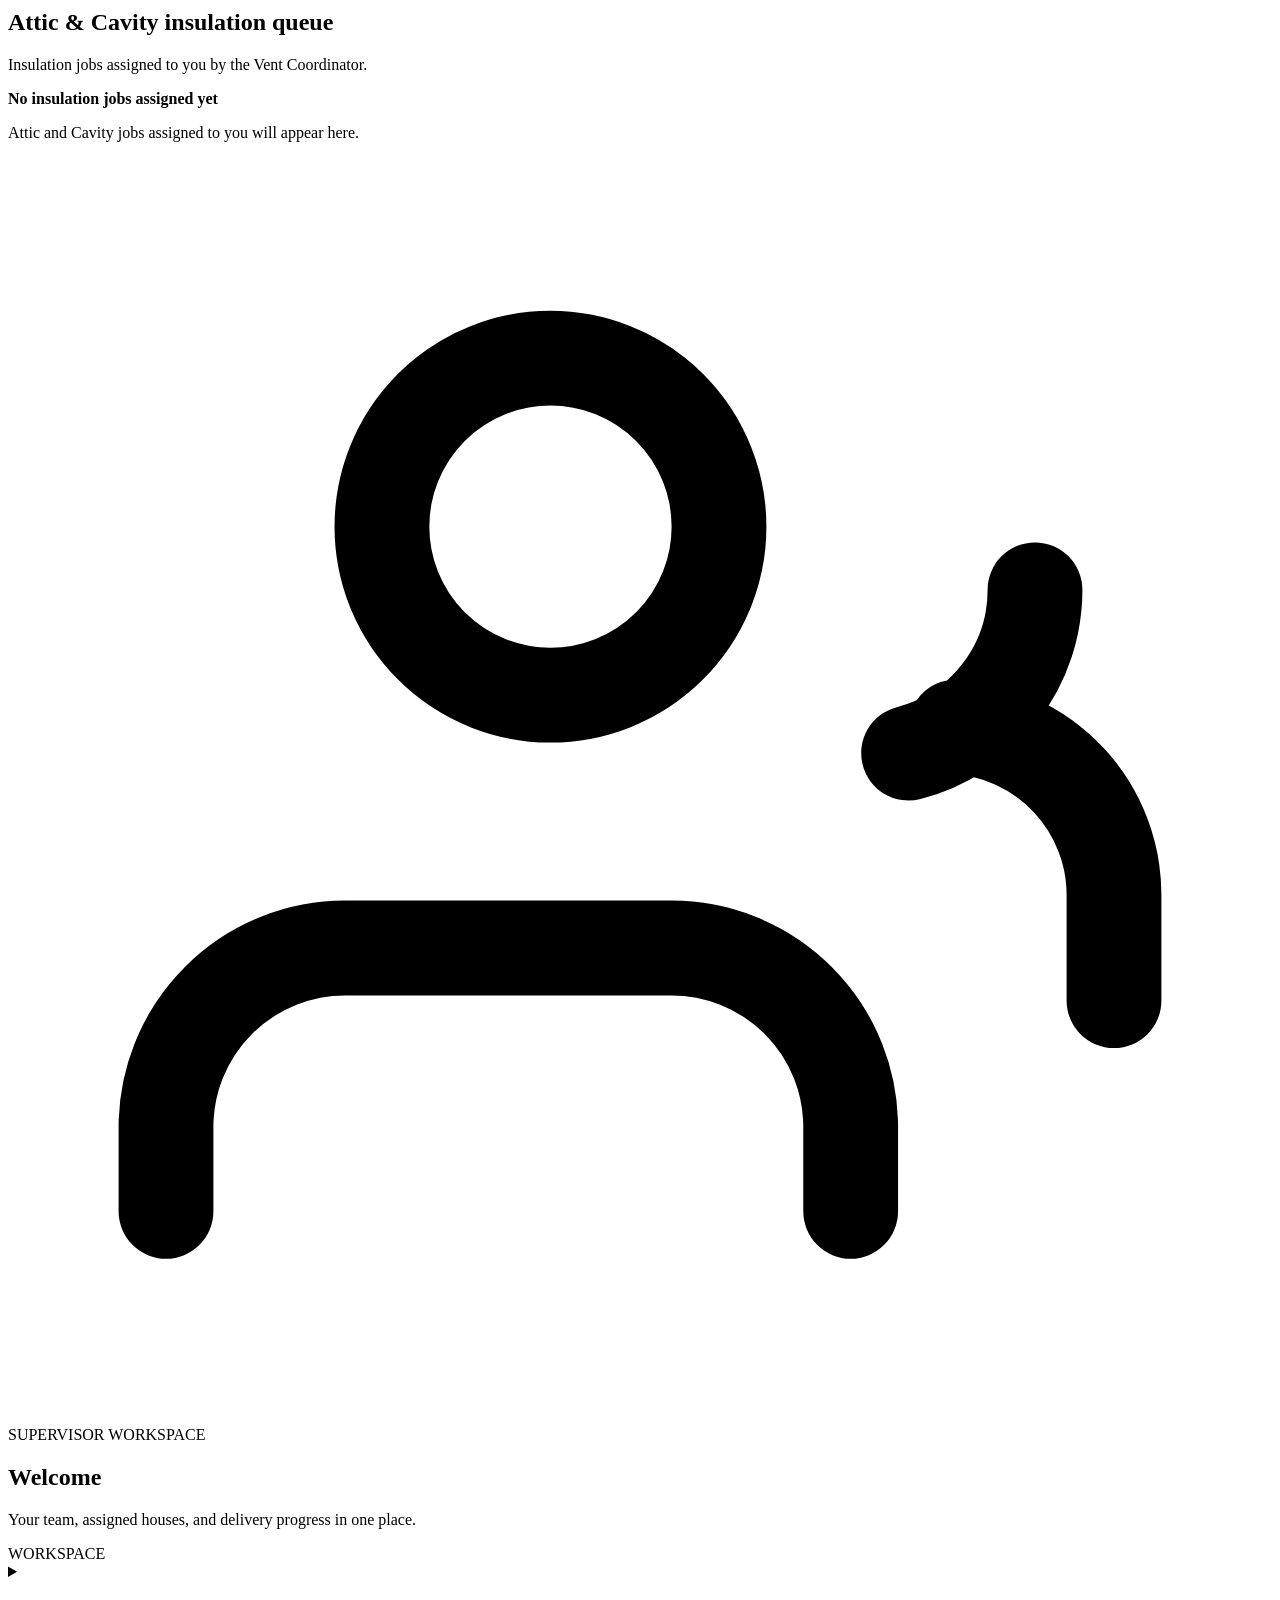
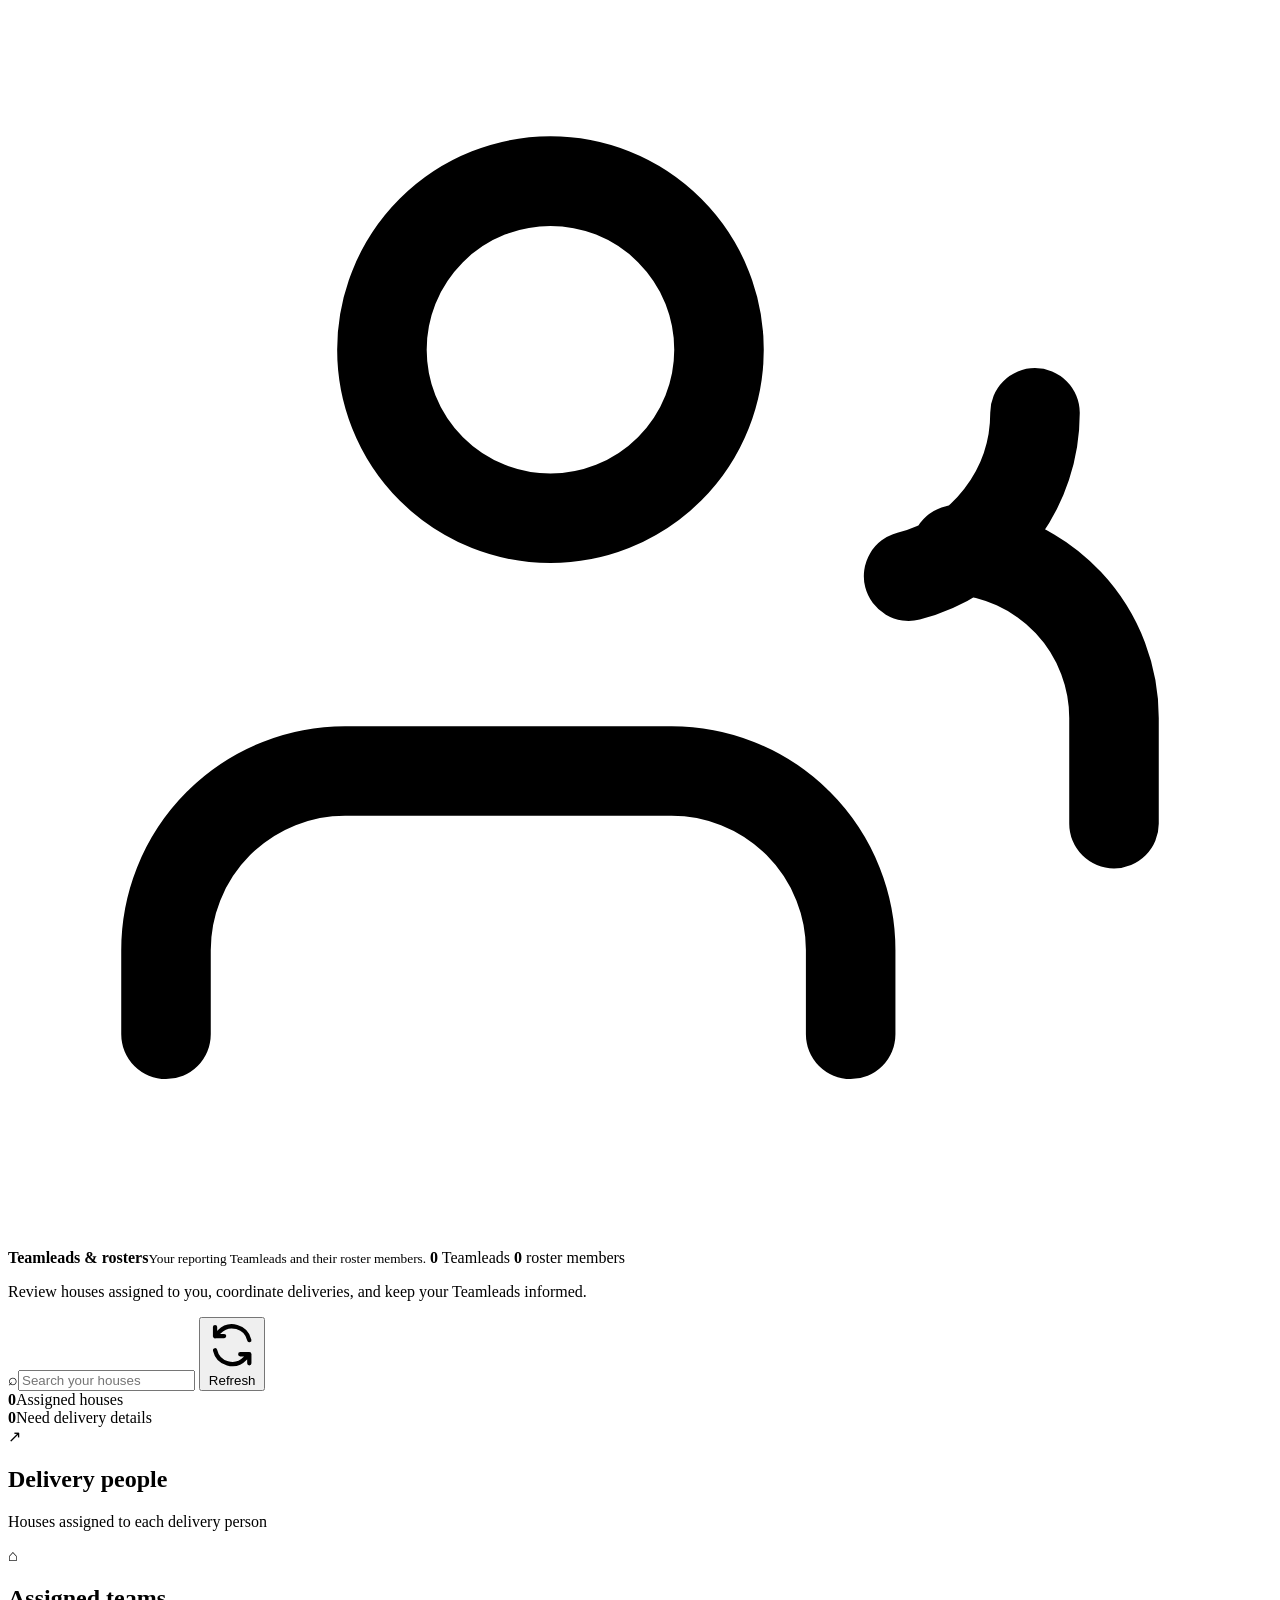
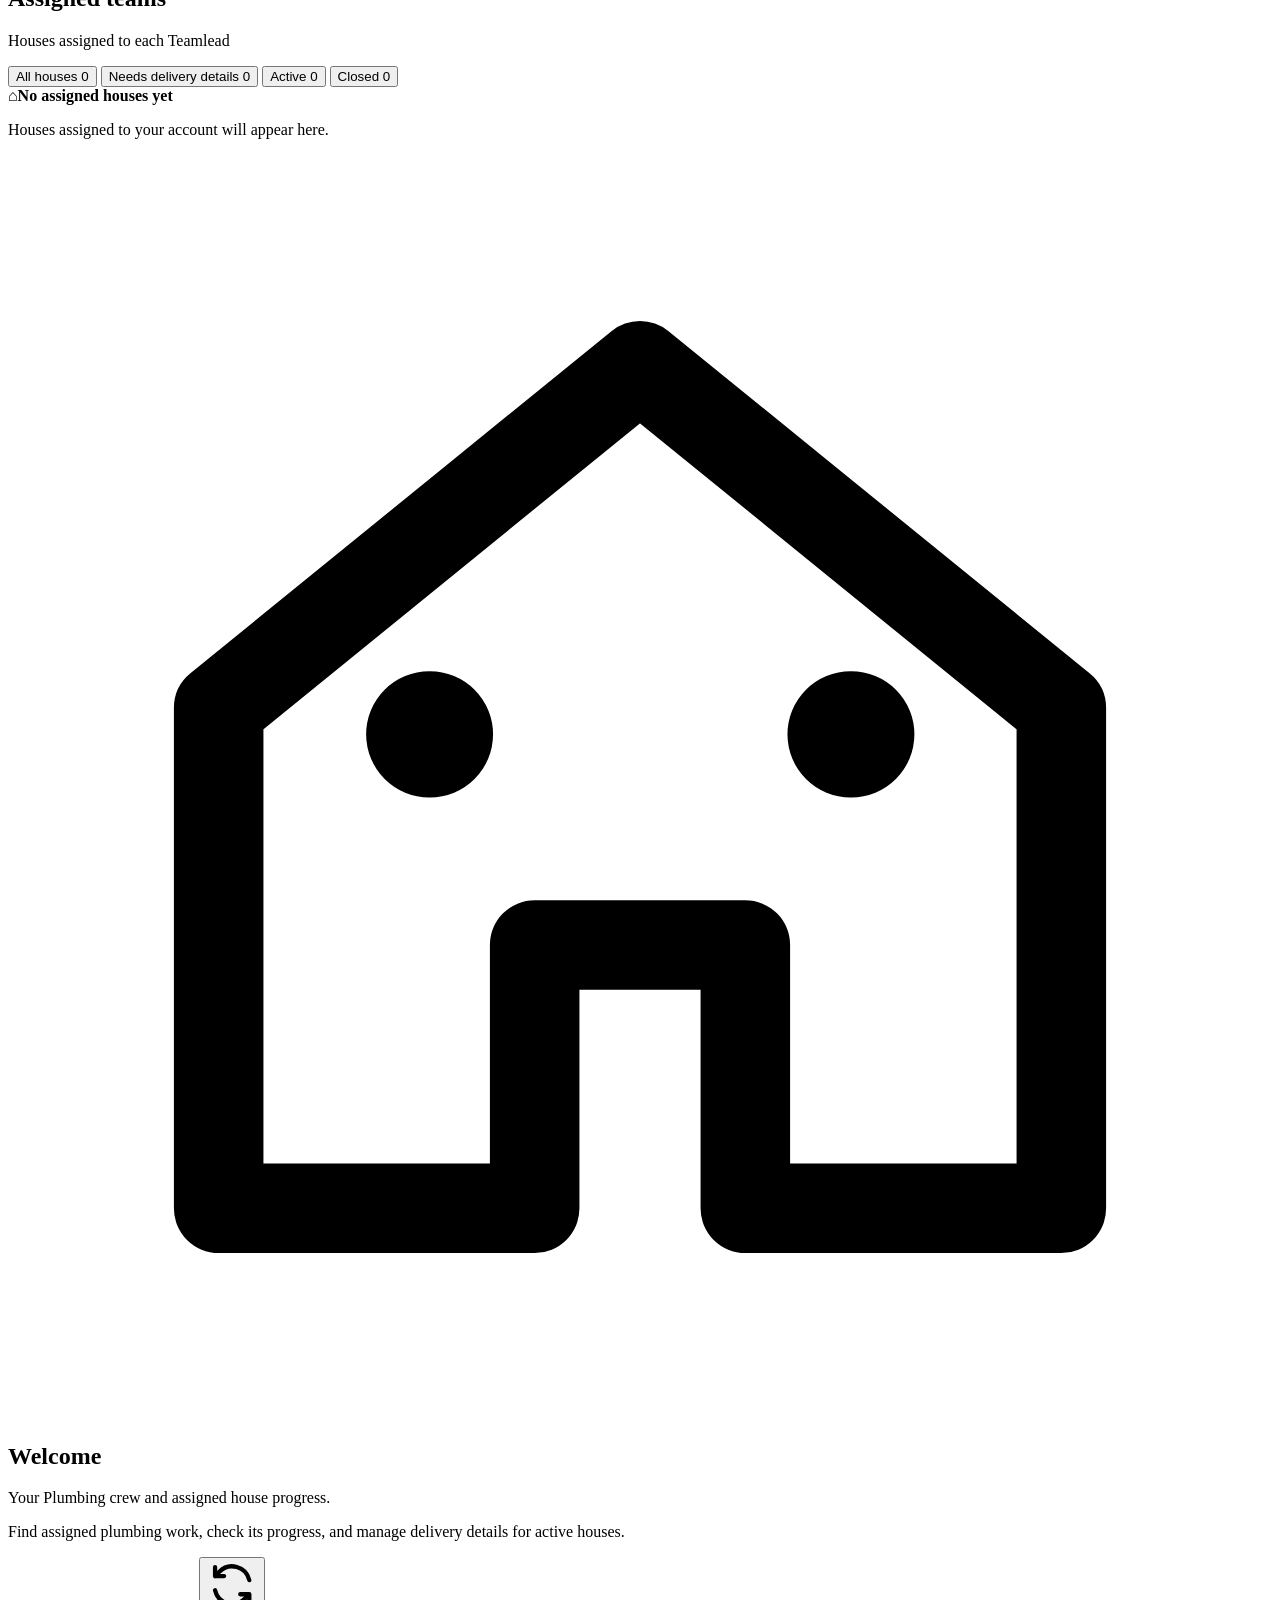
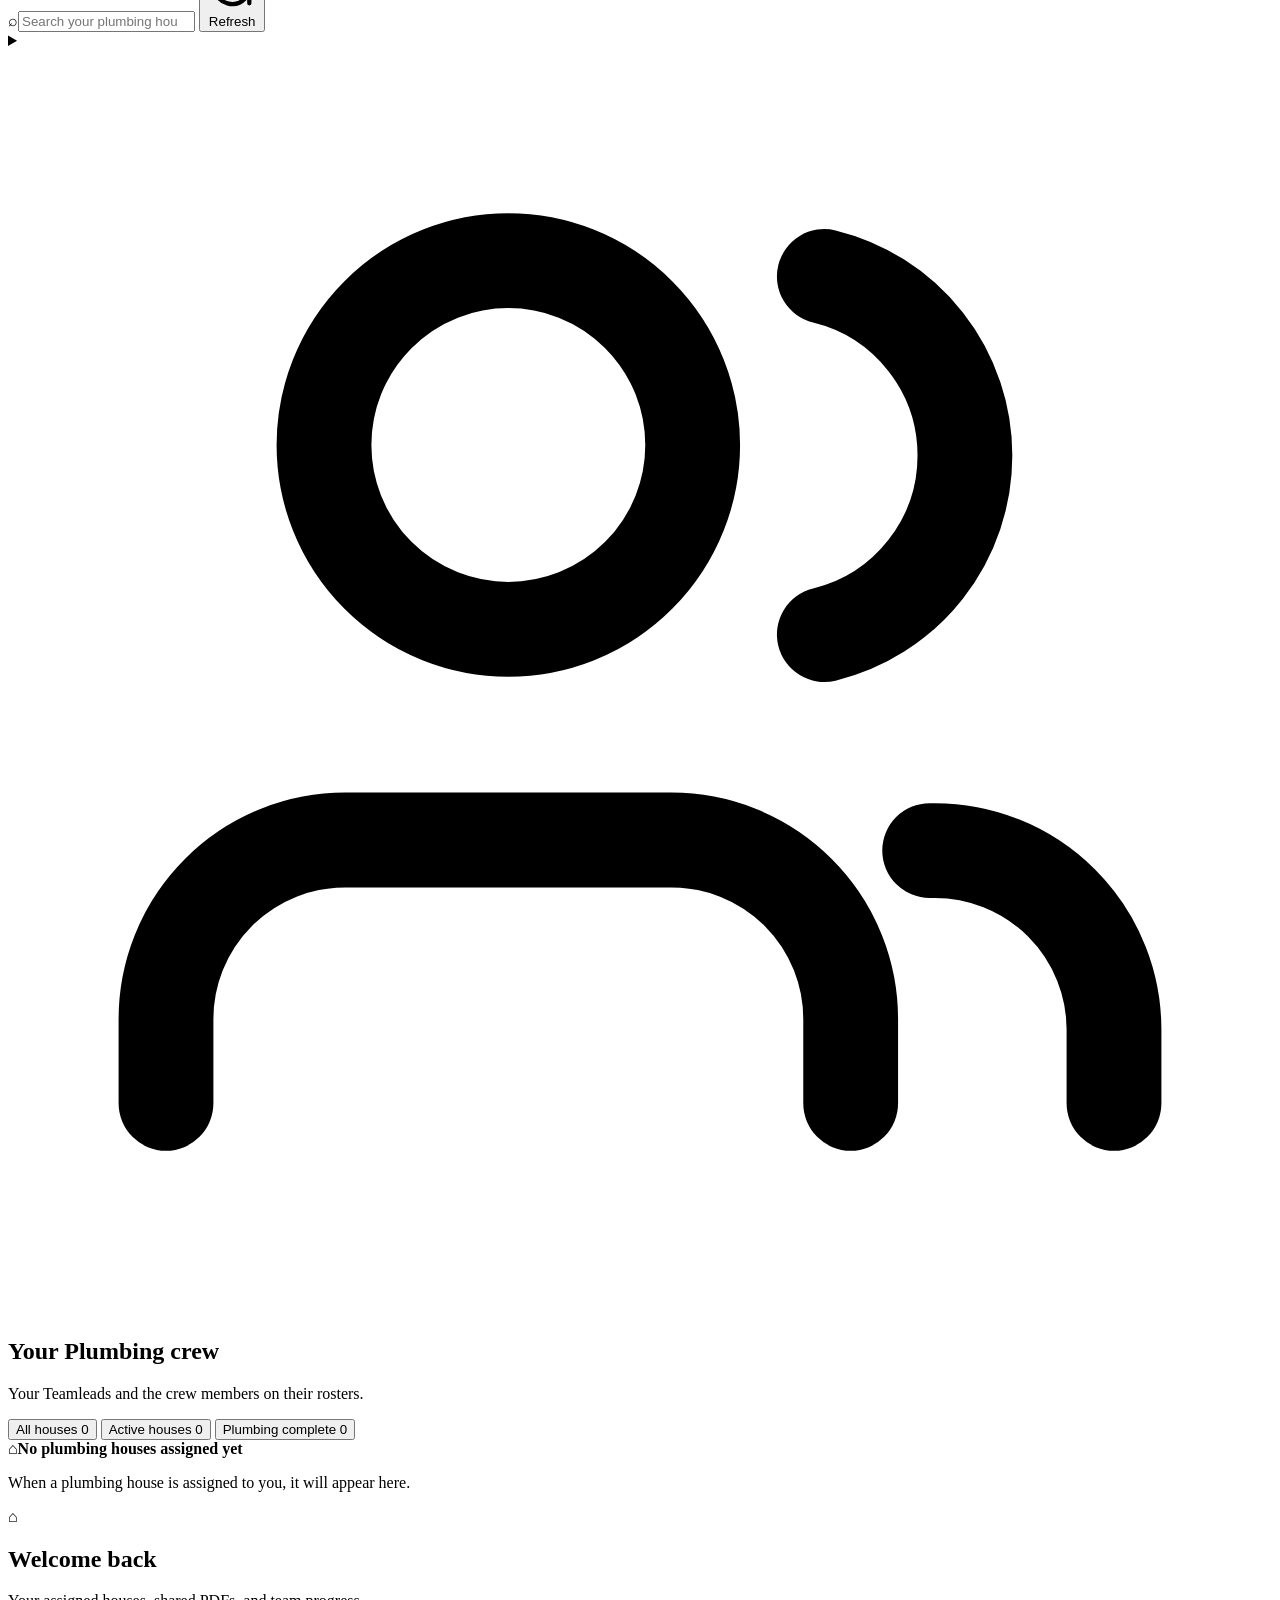
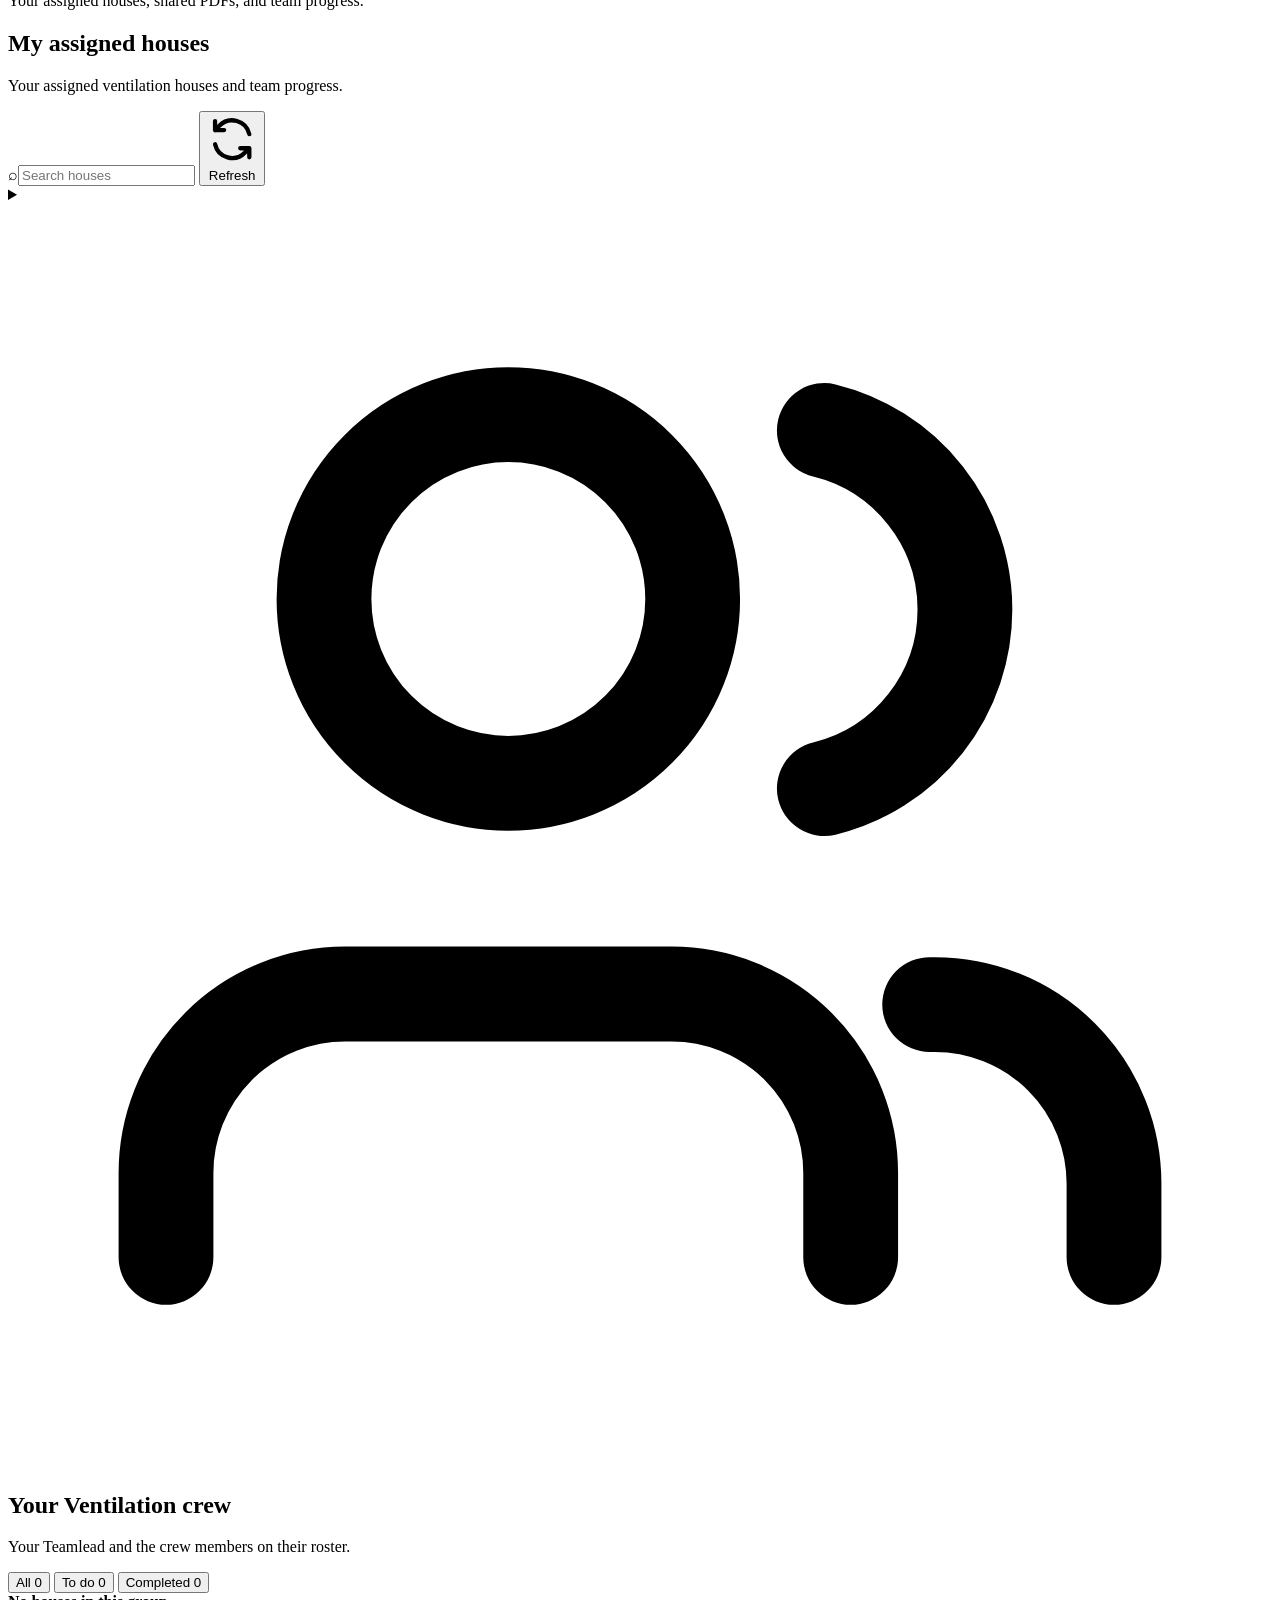
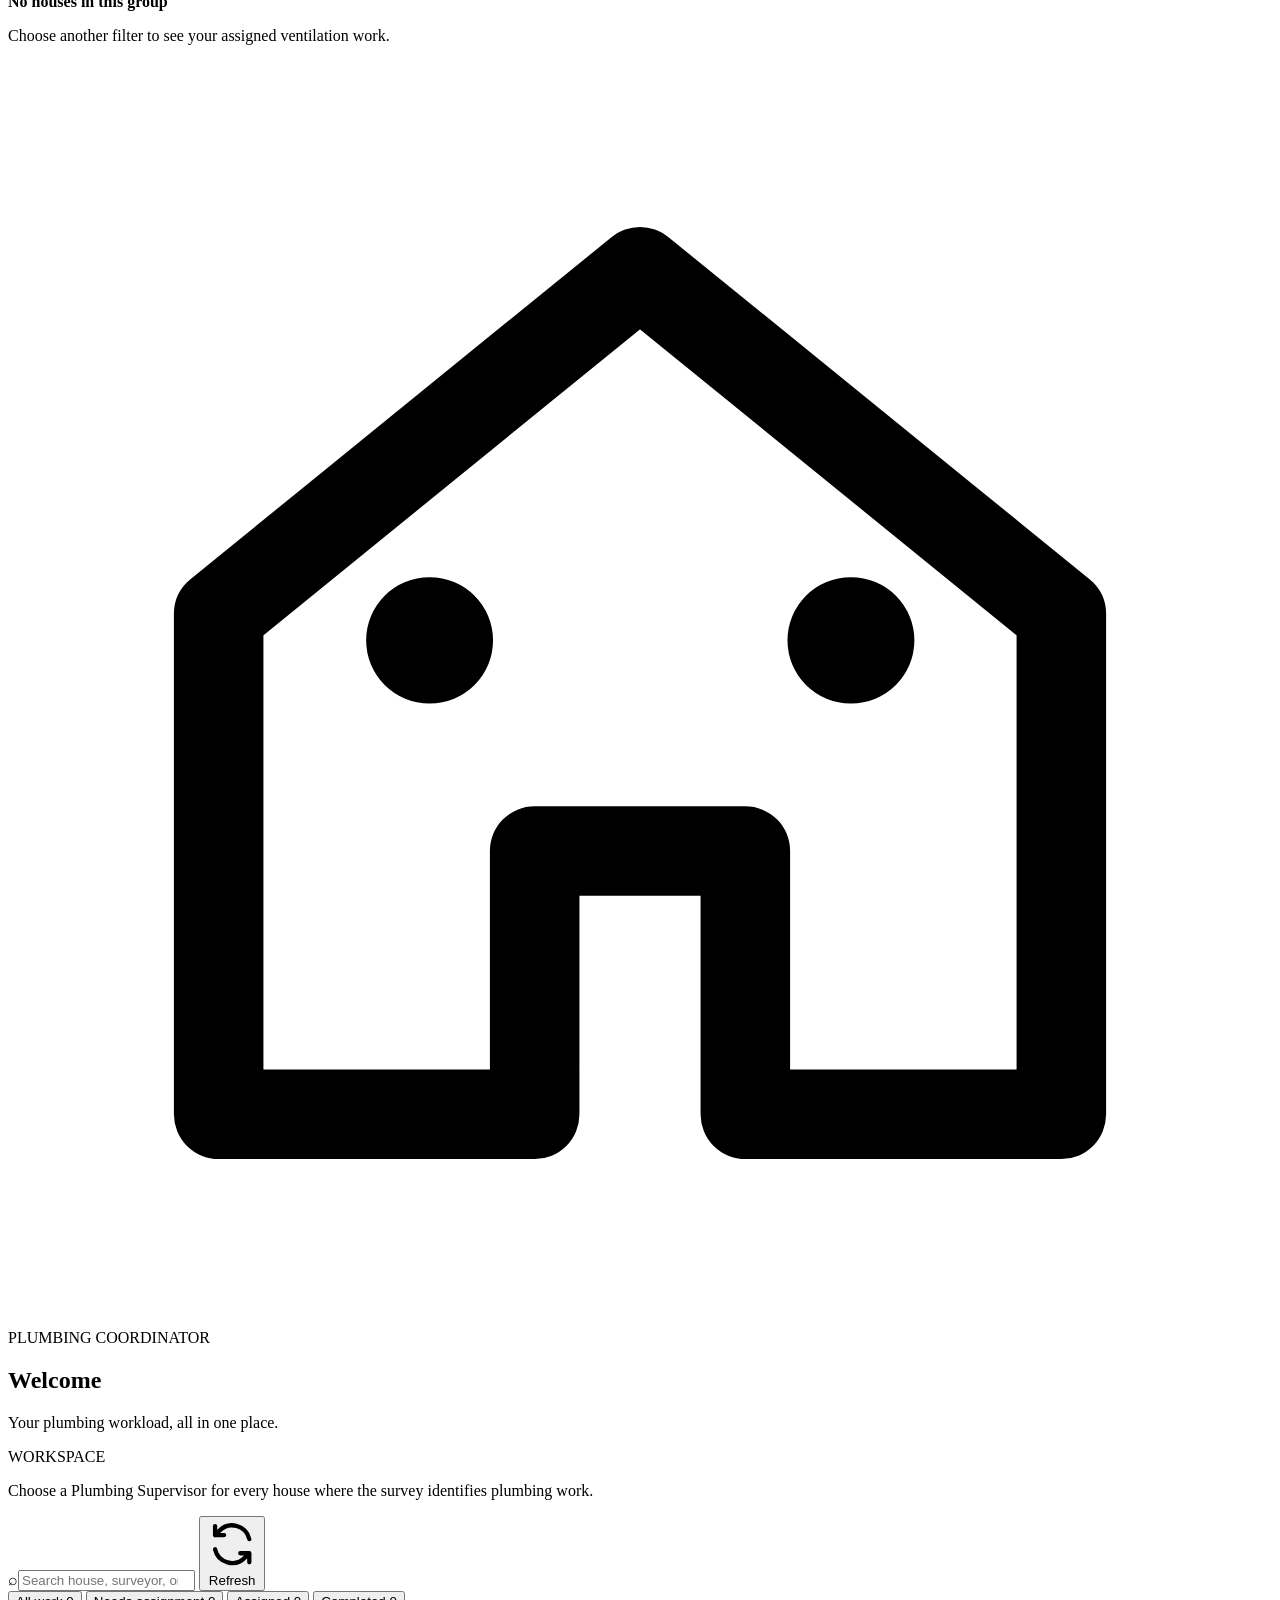
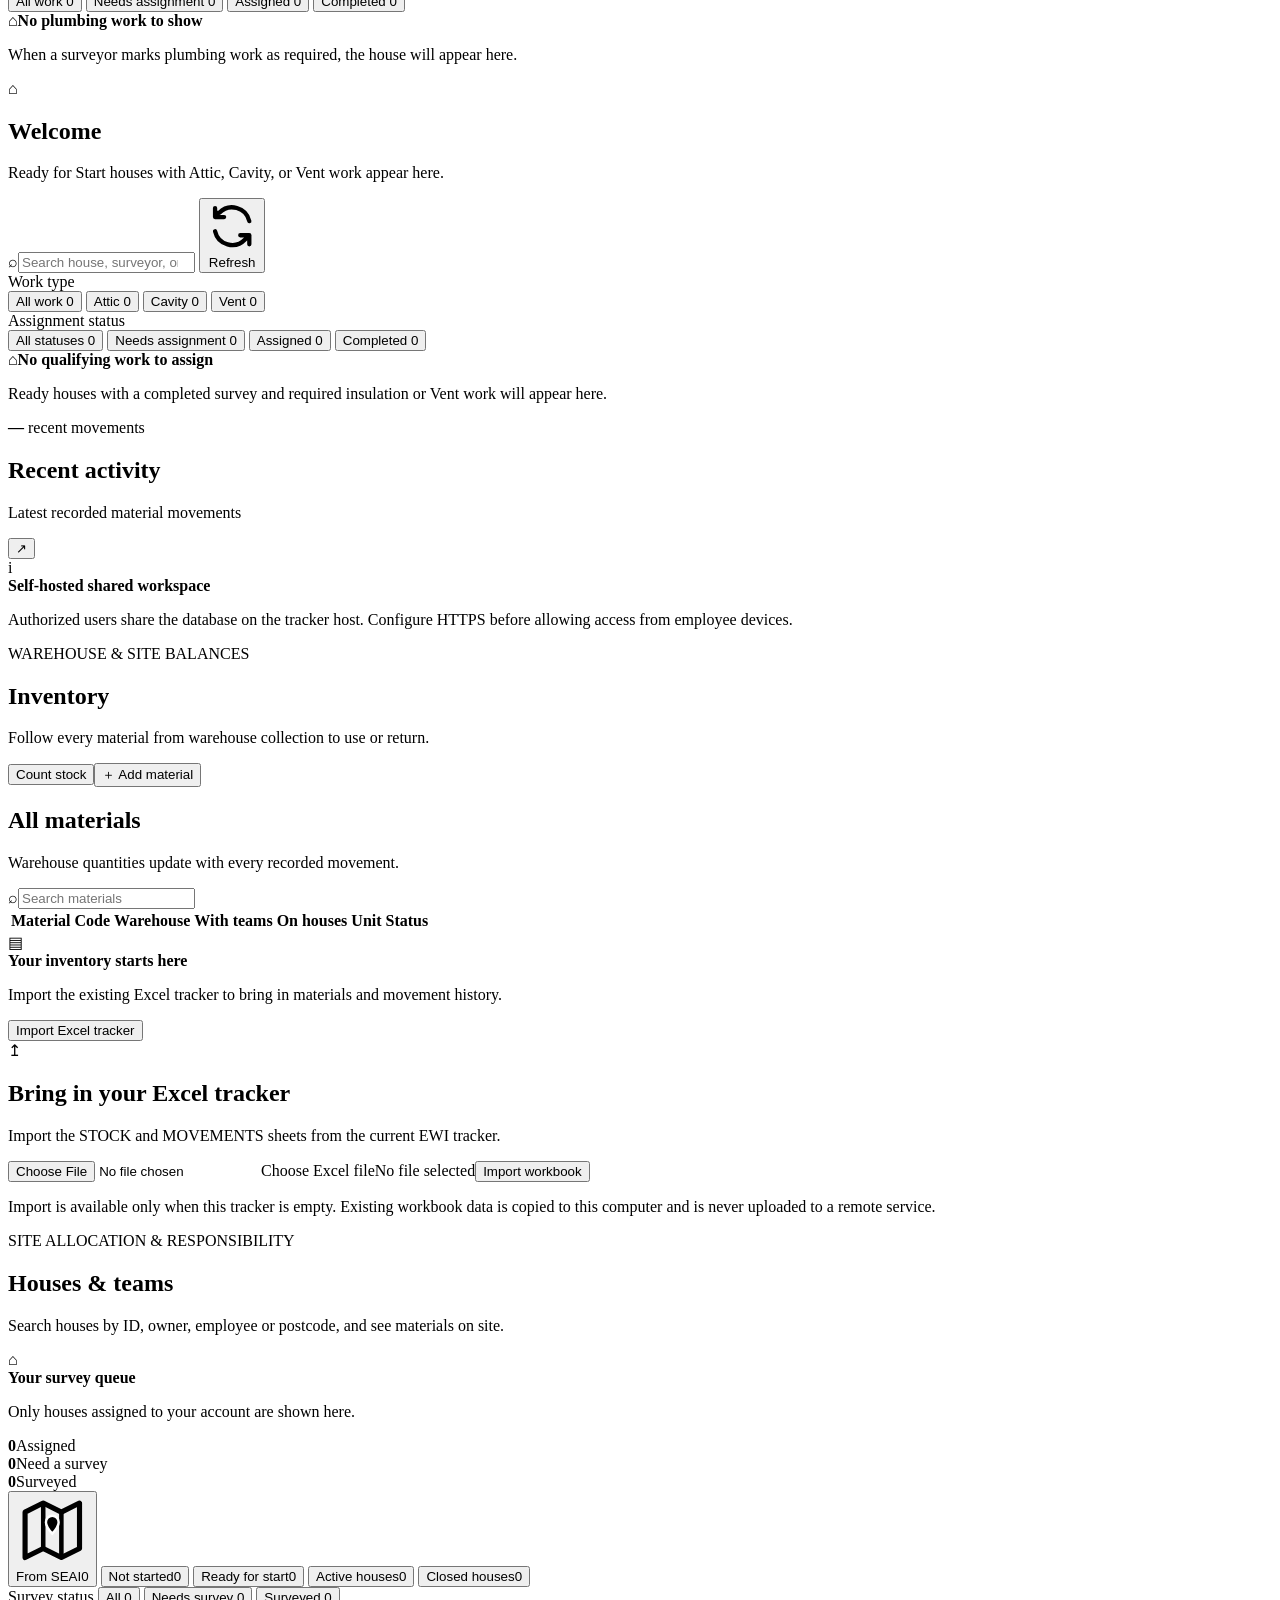
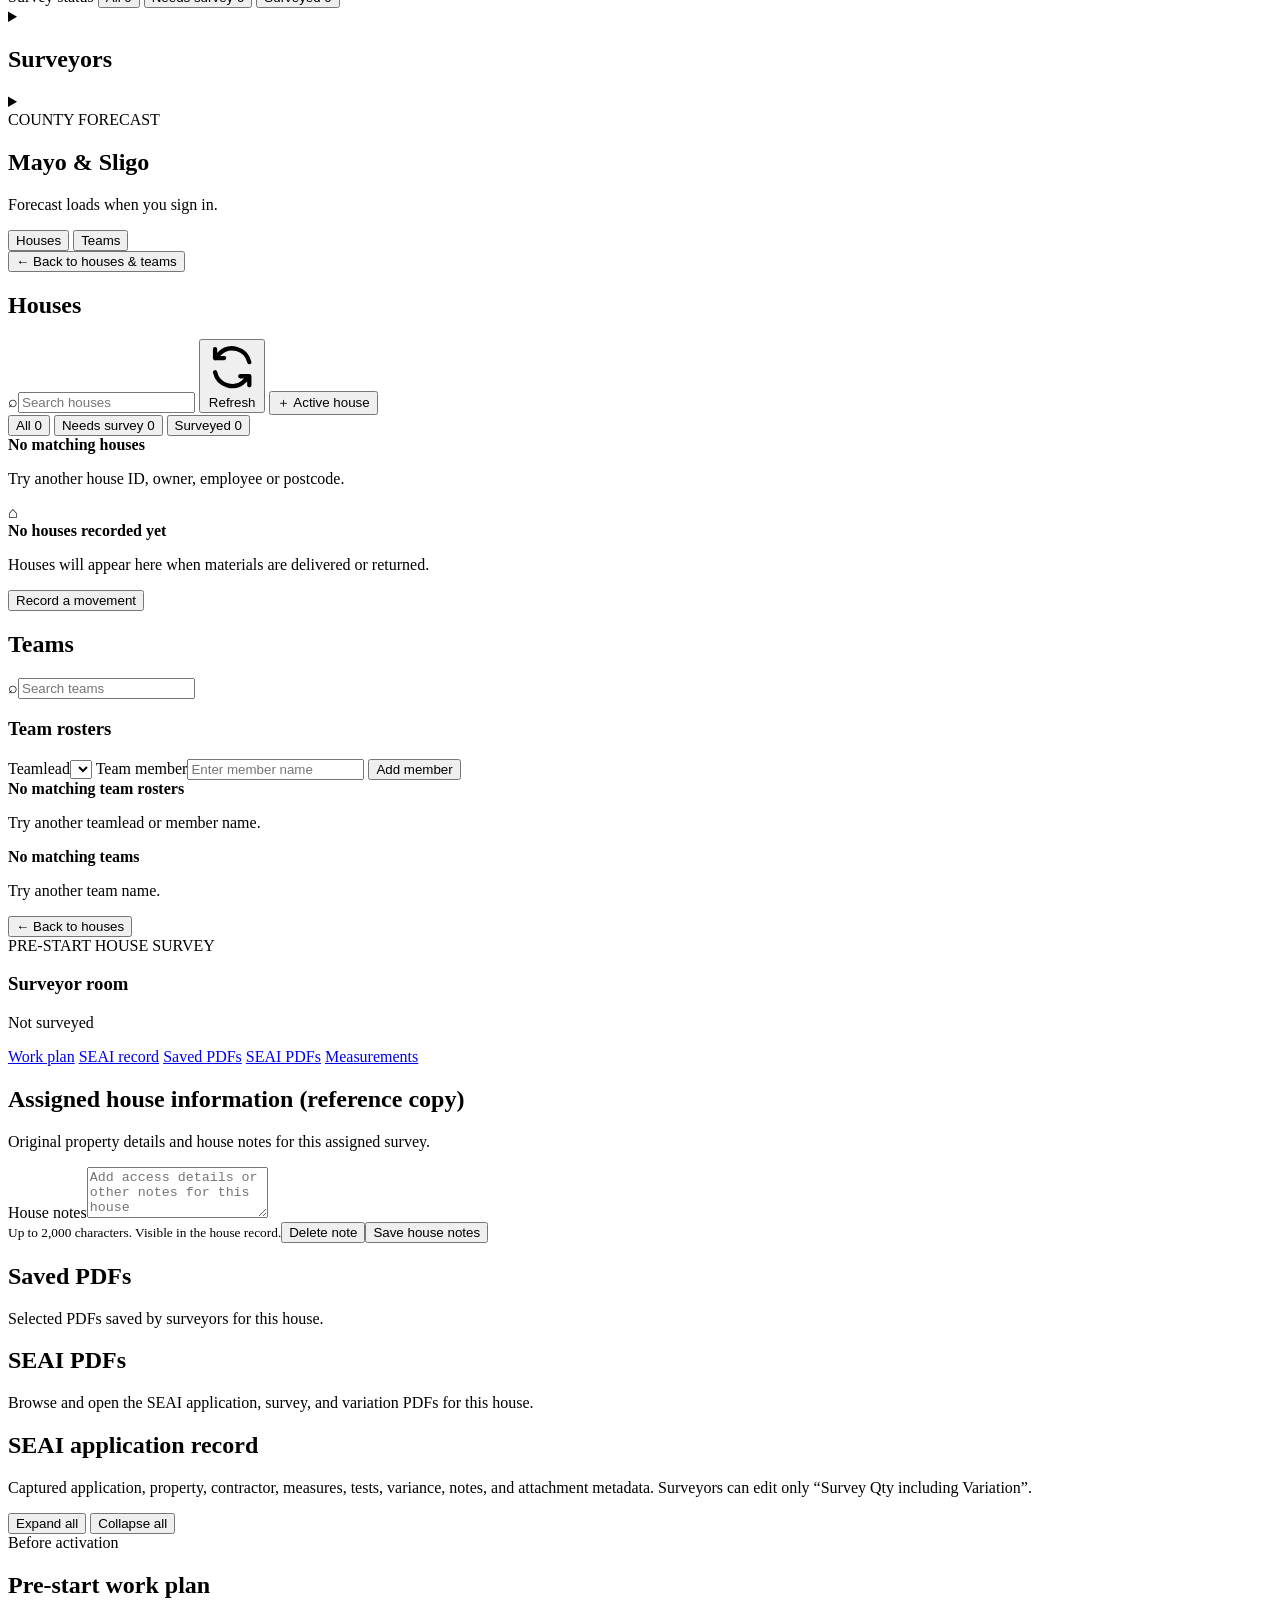
==== commit bbd8e711: "Expand ventilation and insulation coordination workflows Add separate attic and cavity insulation as" ====
--- a/static/index.html
+++ b/static/index.html
@@ -8,7 +8,7 @@
     <link rel="icon" type="image/png" sizes="64x64" href="/brusna-cat-v3.png">
     <link rel="icon" type="image/x-icon" href="/brusna-cat-v3.ico">
     <link rel="shortcut icon" href="/brusna-cat-v3.ico">
-    <link rel="stylesheet" href="/app.css?v=20261112-checker-lock-highlight-ewi-button-typography-ewi-dropdown-polish-dark-chevron-repeat-helper-copy-active-audit-dark-side-by-side-dark-state-colors-ready-locked-check">
+    <link rel="stylesheet" href="/app.css?v=[base64]">
   </head>
   <body>
     <main id="auth-screen" class="auth-screen hidden">
@@ -247,6 +247,13 @@
             <div id="teamlead-ewi-work-empty" class="ventilation-house-empty hidden"><span class="ventilation-house-empty-icon" aria-hidden="true">⌂</span><strong>No EWI houses assigned yet</strong><p>Houses assigned to you by your Supervisor will appear here.</p></div>
             <div id="teamlead-ewi-work-list" class="teamlead-ewi-work-list"></div>
           </section>
+          <section id="teamlead-insulation-workload" class="teamlead-ewi-workload hidden" aria-labelledby="teamlead-insulation-title">
+            <div class="ventilation-workload-heading teamlead-ewi-heading">
+              <div><span class="teamlead-ewi-eyebrow">YOUR ASSIGNED WORK</span><h2 id="teamlead-insulation-title">Attic &amp; Cavity insulation queue</h2><p>Insulation jobs assigned to you by the Vent Coordinator.</p></div>
+            </div>
+            <div id="teamlead-insulation-work-empty" class="ventilation-house-empty hidden"><strong>No insulation jobs assigned yet</strong><p>Attic and Cavity jobs assigned to you will appear here.</p></div>
+            <div id="teamlead-insulation-work-list" class="teamlead-ewi-work-list"></div>
+          </section>
           <section id="supervisor-workload" class="plumbing-coordinator-workload hidden" aria-label="Supervisor workload">
             <div class="plumbing-coordinator-greeting">
               <span class="plumbing-coordinator-greeting-icon" aria-hidden="true">
@@ -437,18 +444,15 @@
             <div id="plumbing-house-list" class="plumbing-house-list"></div>
             <div id="plumbing-house-empty" class="ventilation-house-empty hidden"><span class="ventilation-house-empty-icon" aria-hidden="true">⌂</span><strong>No plumbing work to show</strong><p>When a surveyor marks plumbing work as required, the house will appear here.</p></div>
           </section>
-          <section id="ventilation-coordinator-workload" class="plumbing-coordinator-workload hidden" aria-label="Ventilation work">
+          <section id="ventilation-coordinator-workload" class="plumbing-coordinator-workload hidden" aria-label="Attic, Cavity and Vent work">
             <div class="plumbing-coordinator-greeting">
               <span class="plumbing-coordinator-greeting-icon" aria-hidden="true">⌂</span>
               <div class="plumbing-coordinator-greeting-copy">
-                <span class="plumbing-coordinator-greeting-eyebrow">VENT COORDINATOR</span>
                 <h2 id="ventilation-coordinator-greeting-title">Welcome</h2>
-                <p>Your Ventilation workload, all in one place.</p>
-              </div>
-              <span class="plumbing-coordinator-greeting-tag"><span aria-hidden="true"></span> WORKSPACE</span>
+              </div>
             </div>
             <div class="ventilation-workload-heading">
-              <div><p class="plumbing-workload-intro">Choose a Ventilation Teamlead for every house where the survey identifies Vent work.</p></div>
+              <div><p class="plumbing-workload-intro">Ready for Start houses with Attic, Cavity, or Vent work appear here.</p></div>
               <div class="ventilation-workload-actions">
                 <label class="search-box house-search-box ventilation-house-search"><span aria-hidden="true">⌕</span><input id="ventilation-coordinator-house-search" type="search" placeholder="Search house, surveyor, or team" aria-label="Search Vent houses, surveyors, or teams"></label>
                 <button class="ventilation-refresh-button" id="refresh-ventilation-coordinator-houses" type="button" aria-label="Refresh Ventilation houses">
@@ -457,14 +461,26 @@
                 </button>
               </div>
             </div>
-            <div id="ventilation-coordinator-house-filters" class="ventilation-house-filters" role="group" aria-label="Filter Vent work">
-              <button type="button" class="ventilation-house-filter active" data-vent-coordinator-filter="all" aria-pressed="true">All work <span id="vent-coordinator-filter-all-count">0</span></button>
-              <button type="button" class="ventilation-house-filter" data-vent-coordinator-filter="needs_assignment" aria-pressed="false">Needs assignment <span id="vent-coordinator-filter-needs-assignment-count">0</span></button>
-              <button type="button" class="ventilation-house-filter" data-vent-coordinator-filter="assigned" aria-pressed="false">Assigned <span id="vent-coordinator-filter-assigned-count">0</span></button>
-              <button type="button" class="ventilation-house-filter" data-vent-coordinator-filter="completed" aria-pressed="false">Completed <span id="vent-coordinator-filter-completed-count">0</span></button>
+            <div class="coordinator-filter-group">
+              <span class="coordinator-filter-label">Work type</span>
+              <div id="ventilation-coordinator-work-type-filters" class="ventilation-house-filters" role="group" aria-label="Filter by work type">
+                <button type="button" class="ventilation-house-filter active" data-vent-coordinator-work-type="all" aria-pressed="true">All work <span id="vent-coordinator-work-type-all-count">0</span></button>
+                <button type="button" class="ventilation-house-filter" data-vent-coordinator-work-type="attic" aria-pressed="false">Attic <span id="vent-coordinator-work-type-attic-count">0</span></button>
+                <button type="button" class="ventilation-house-filter" data-vent-coordinator-work-type="cavity" aria-pressed="false">Cavity <span id="vent-coordinator-work-type-cavity-count">0</span></button>
+                <button type="button" class="ventilation-house-filter" data-vent-coordinator-work-type="vent" aria-pressed="false">Vent <span id="vent-coordinator-work-type-vent-count">0</span></button>
+              </div>
+            </div>
+            <div class="coordinator-filter-group">
+              <span class="coordinator-filter-label">Assignment status</span>
+              <div id="ventilation-coordinator-house-filters" class="ventilation-house-filters" role="group" aria-label="Filter by assignment status">
+                <button type="button" class="ventilation-house-filter active" data-vent-coordinator-filter="all" aria-pressed="true">All statuses <span id="vent-coordinator-filter-all-count">0</span></button>
+                <button type="button" class="ventilation-house-filter" data-vent-coordinator-filter="needs_assignment" aria-pressed="false">Needs assignment <span id="vent-coordinator-filter-needs-assignment-count">0</span></button>
+                <button type="button" class="ventilation-house-filter" data-vent-coordinator-filter="assigned" aria-pressed="false">Assigned <span id="vent-coordinator-filter-assigned-count">0</span></button>
+                <button type="button" class="ventilation-house-filter" data-vent-coordinator-filter="completed" aria-pressed="false">Completed <span id="vent-coordinator-filter-completed-count">0</span></button>
+              </div>
             </div>
             <div id="ventilation-coordinator-house-list" class="plumbing-house-list"></div>
-            <div id="ventilation-coordinator-house-empty" class="ventilation-house-empty hidden"><span class="ventilation-house-empty-icon" aria-hidden="true">⌂</span><strong>No Vent work to assign</strong><p>Houses marked as requiring Vent work will appear here.</p></div>
+            <div id="ventilation-coordinator-house-empty" class="ventilation-house-empty hidden"><span class="ventilation-house-empty-icon" aria-hidden="true">⌂</span><strong>No qualifying work to assign</strong><p>Ready houses with a completed survey and required insulation or Vent work will appear here.</p></div>
           </section>
           <div class="kpi-strip">
             <span><b id="stat-movements">—</b> recent movements</span>
@@ -829,6 +845,7 @@
               </div>
             </div>
             <nav class="house-detail-nav" id="house-detail-nav" aria-label="House record sections">
+              <button class="hidden" type="button" data-house-detail-target="house-detail-survey-info">Survey information</button>
               <button class="hidden" type="button" data-house-detail-target="house-detail-vent-photos-card">Vent team photos</button>
               <button class="hidden" type="button" data-house-detail-target="house-detail-plumbing-photos-card">Plumbing team photos</button>
               <button type="button" data-house-detail-target="house-detail-stock-card">Materials on site</button>
@@ -836,6 +853,10 @@
               <button type="button" data-house-detail-target="house-history-card">Movement history</button>
             </nav>
             <div id="house-detail-facts" class="house-detail-facts"></div>
+            <article class="card hidden" id="house-detail-survey-info">
+              <div class="card-heading"><div><h2>Survey information</h2><p>Survey measurements, notes, and insulation requirements recorded for this house.</p></div></div>
+              <div id="house-detail-survey-content" class="house-detail-records-grid"></div>
+            </article>
             <article class="card house-detail-vent-photos-card hidden" id="house-detail-vent-photos-card">
               <div class="card-heading"><div><h2>Vent team photos</h2><p>Photos attached to this house by the Vent team.</p></div><div id="house-detail-vent-photo-upload"></div></div>
               <div id="house-detail-vent-photos" aria-live="polite"></div>
@@ -1345,6 +1366,6 @@
     <button class="button button-primary presentation-resume hidden" id="resume-presentation" type="button">Resume presentation</button>
 
     <div class="toast" id="toast" role="status" aria-live="polite"></div>
-    <script src="/app.js?v=[base64]" defer></script>
+    <script src="/app.js?v=[base64]" defer></script>
   </body>
 </html>
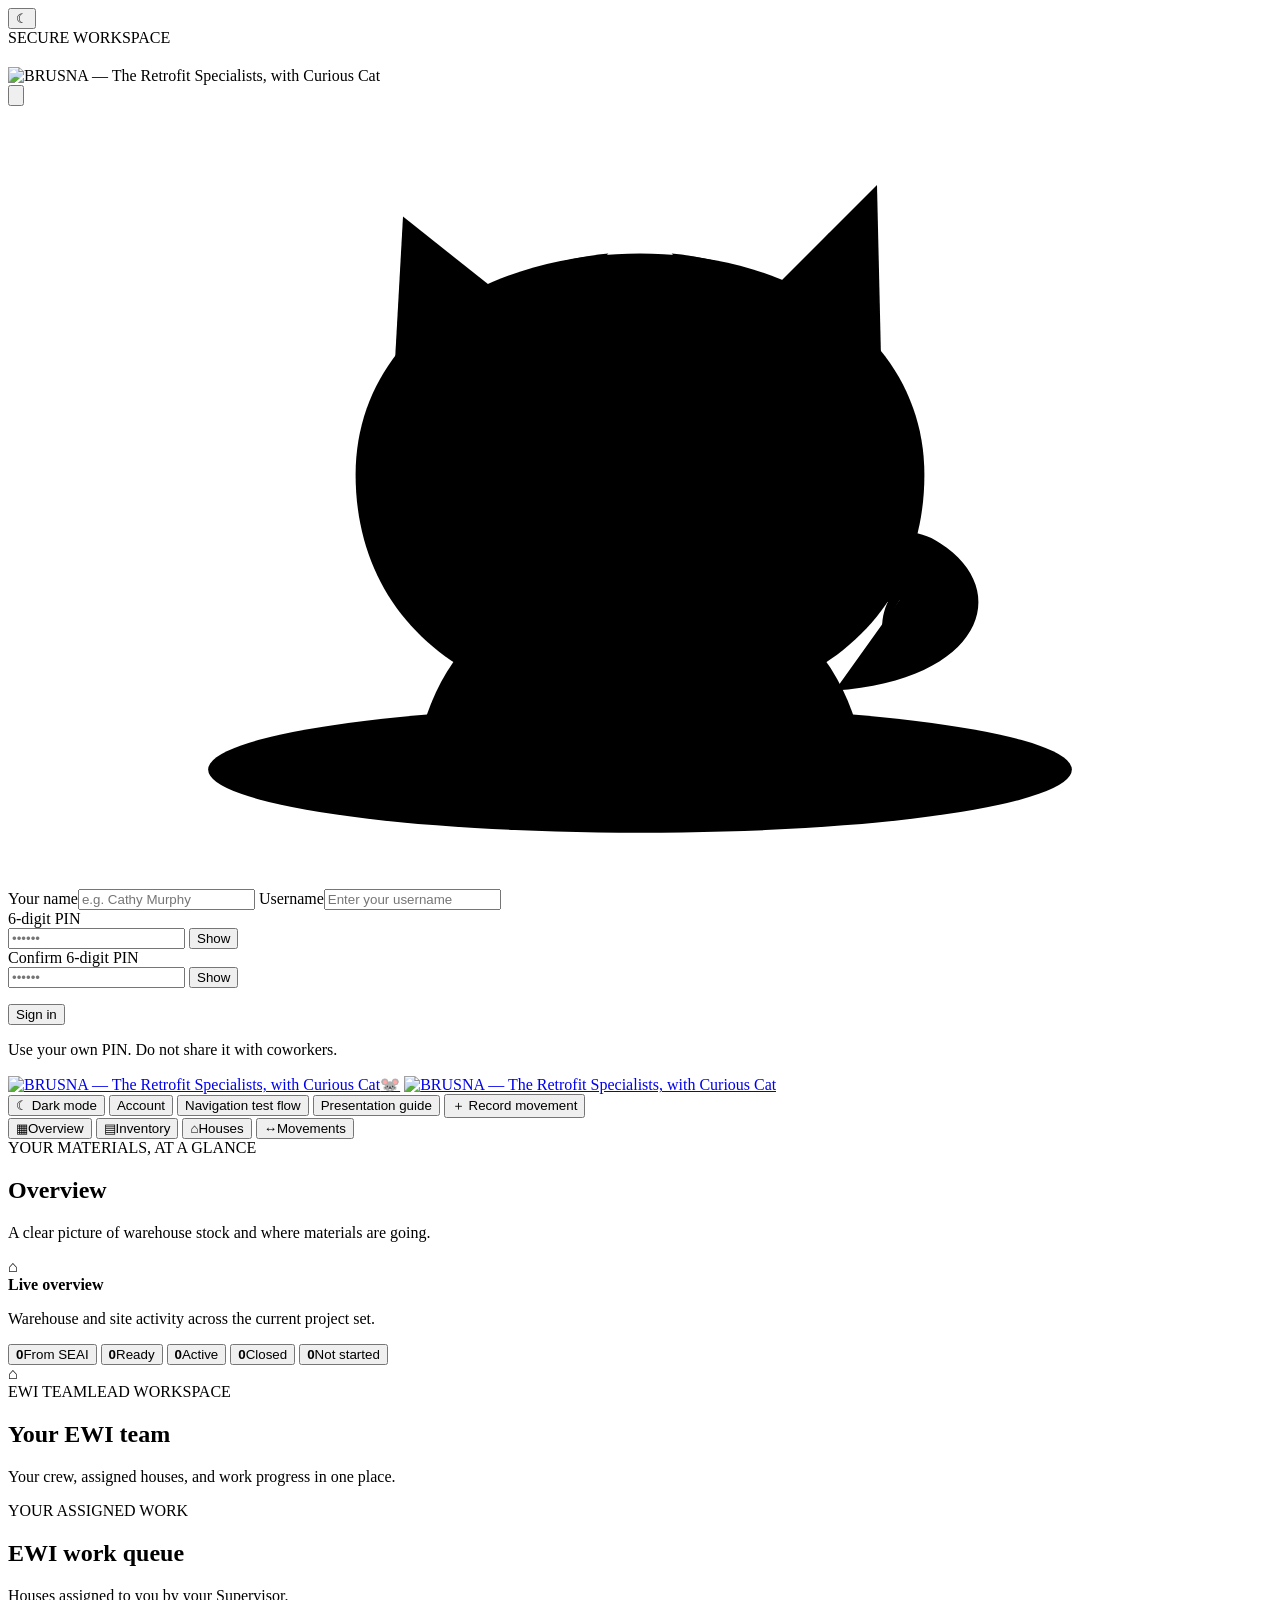
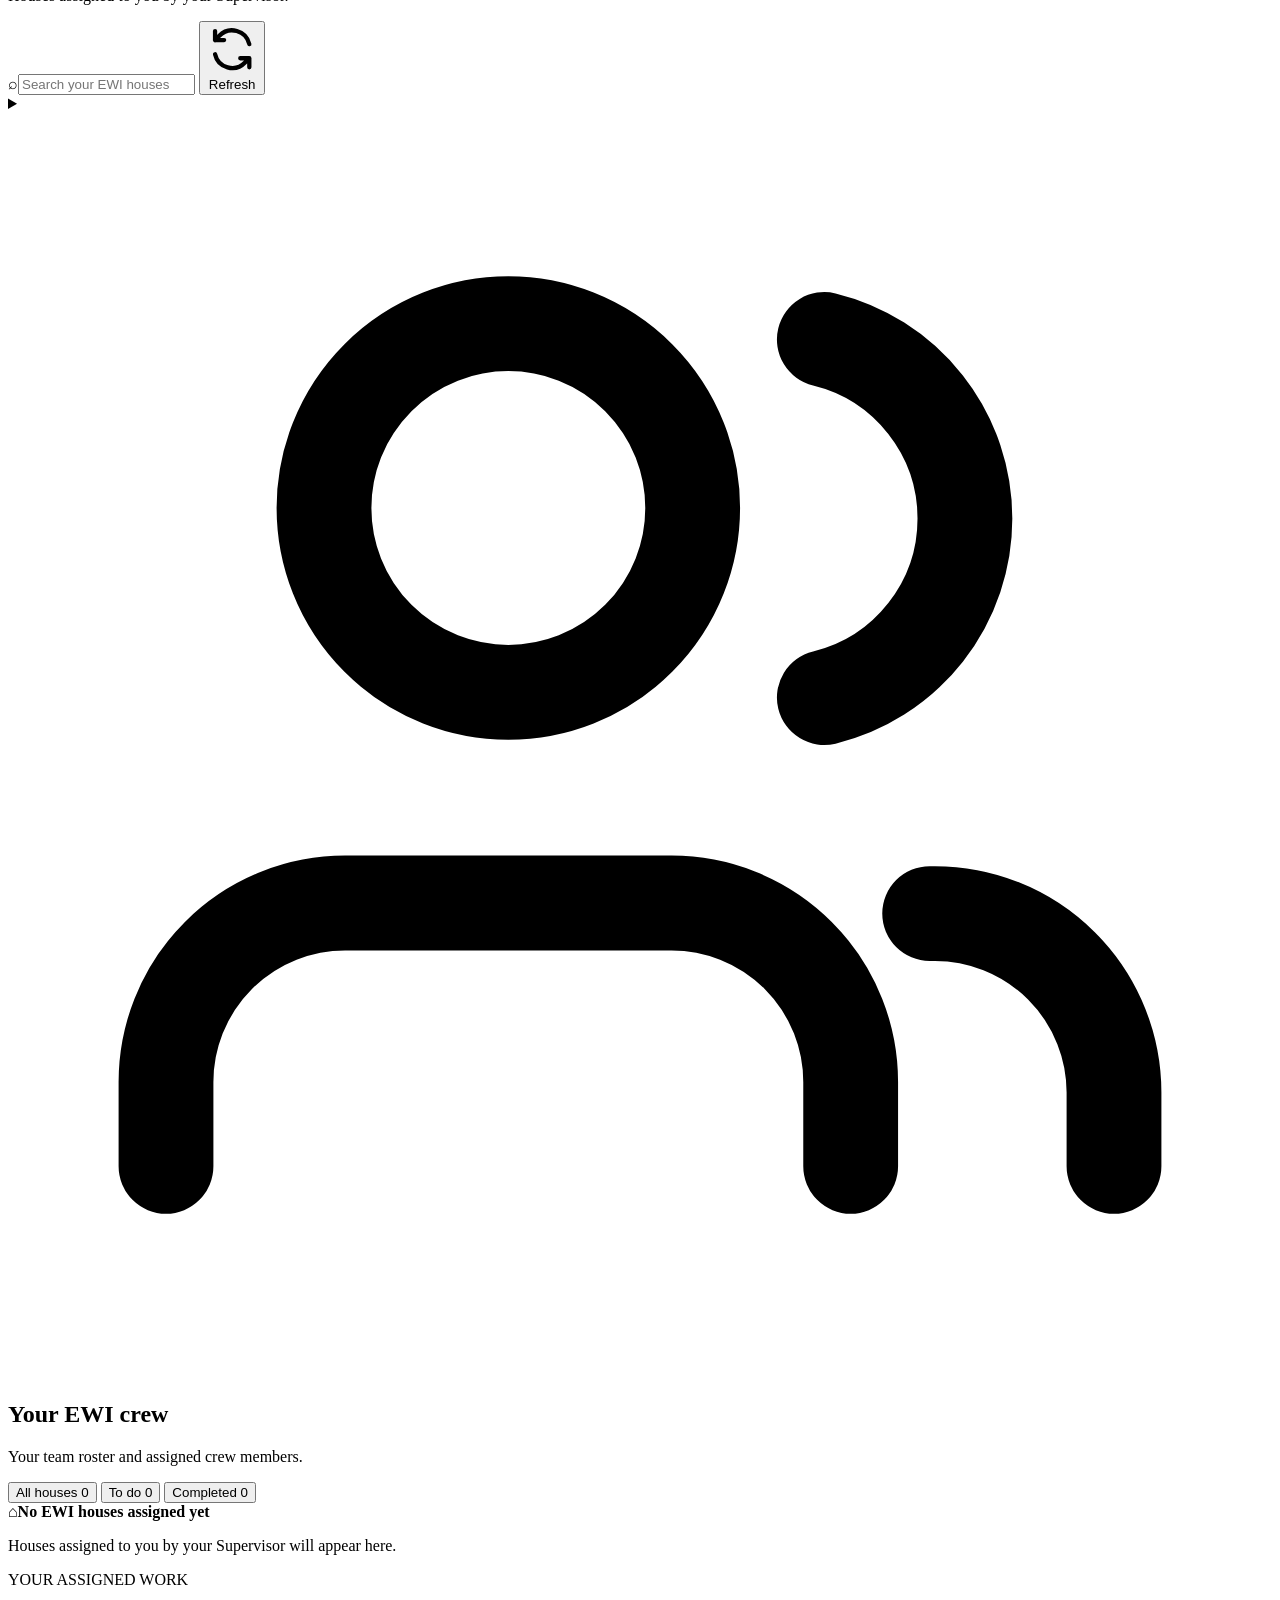
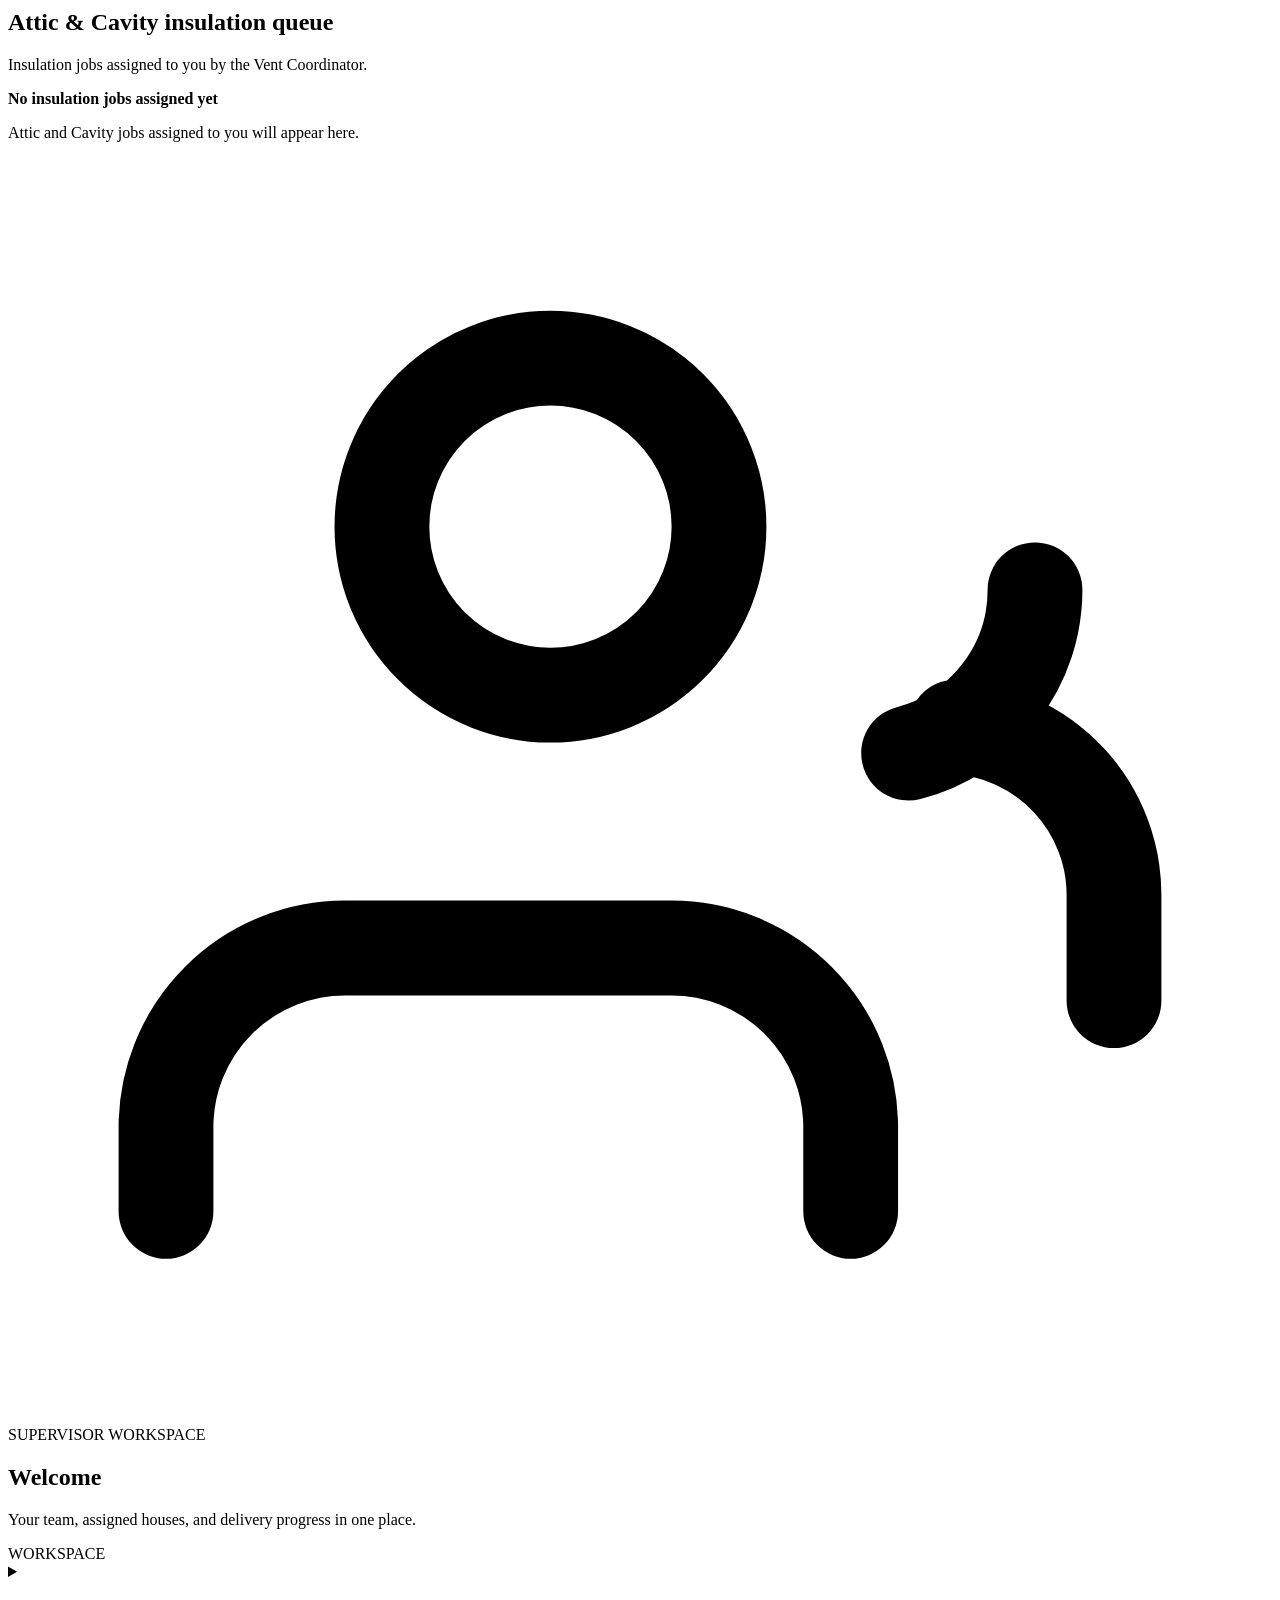
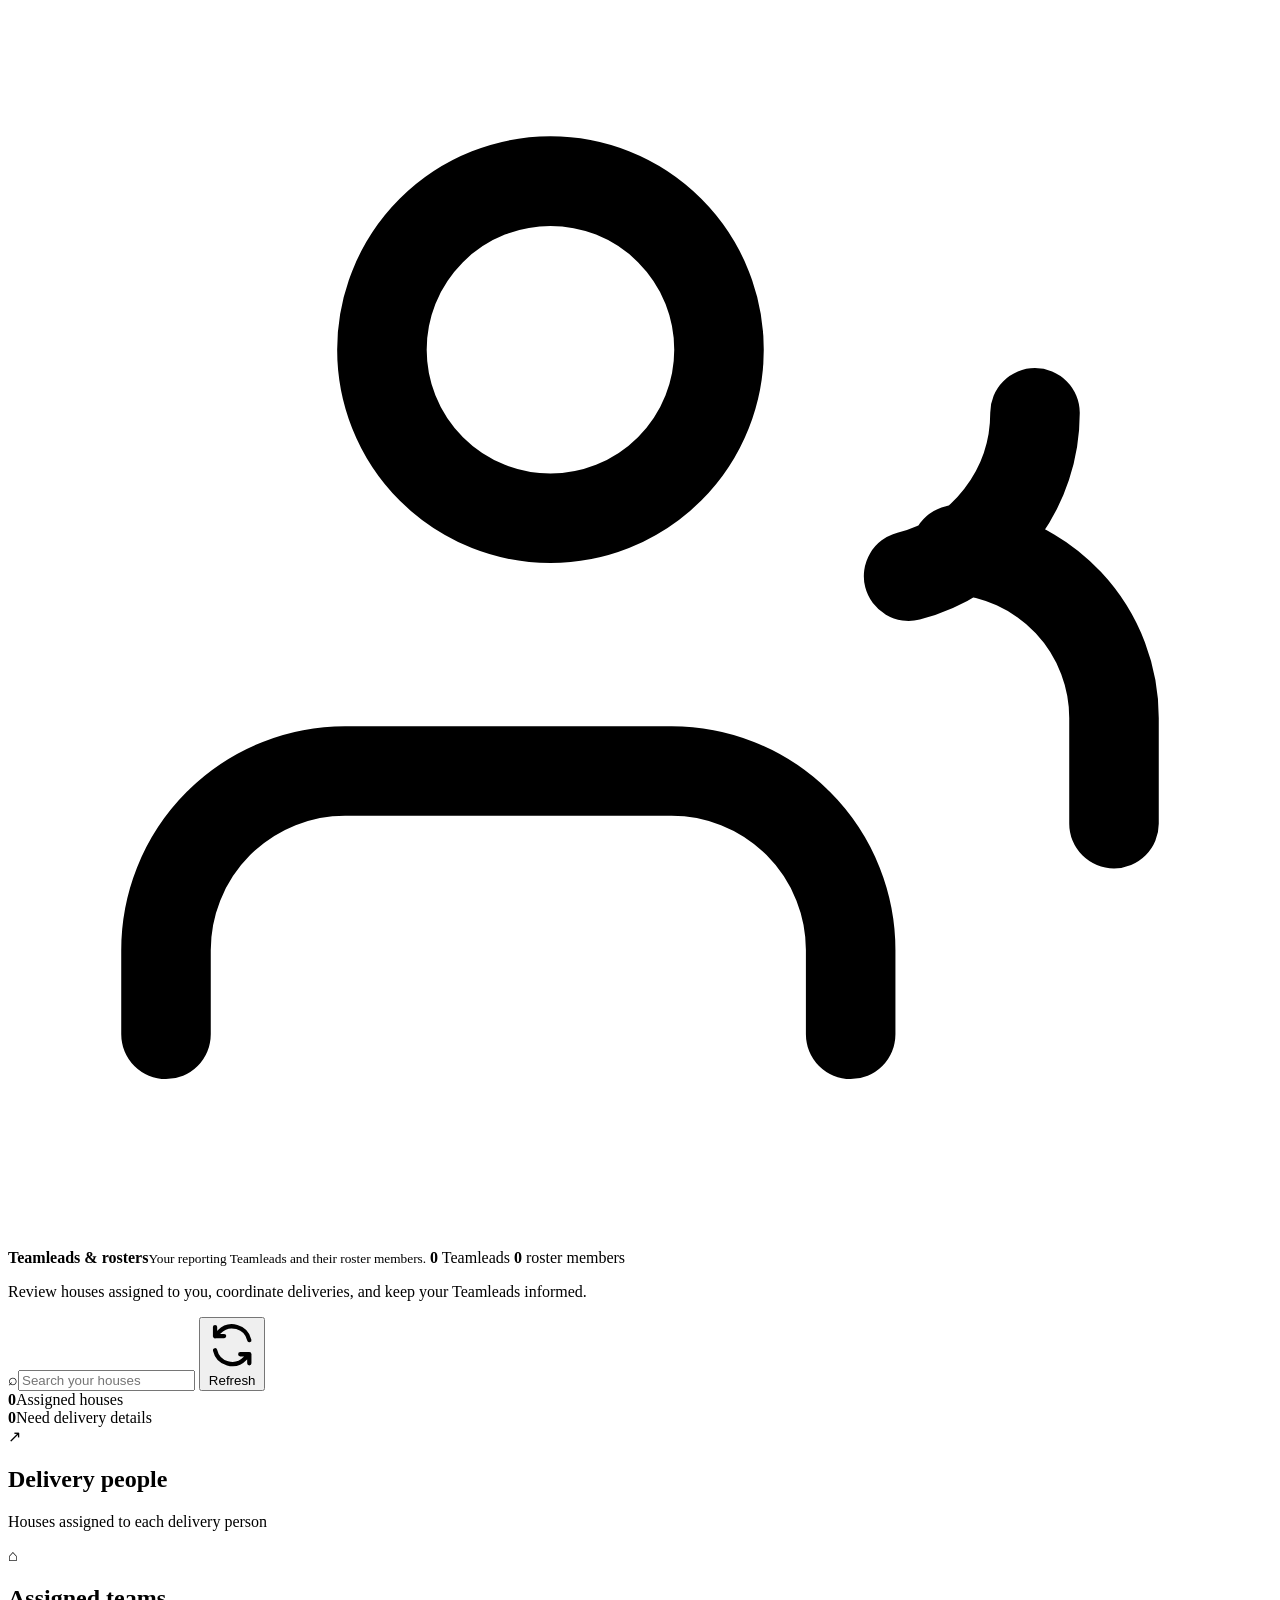
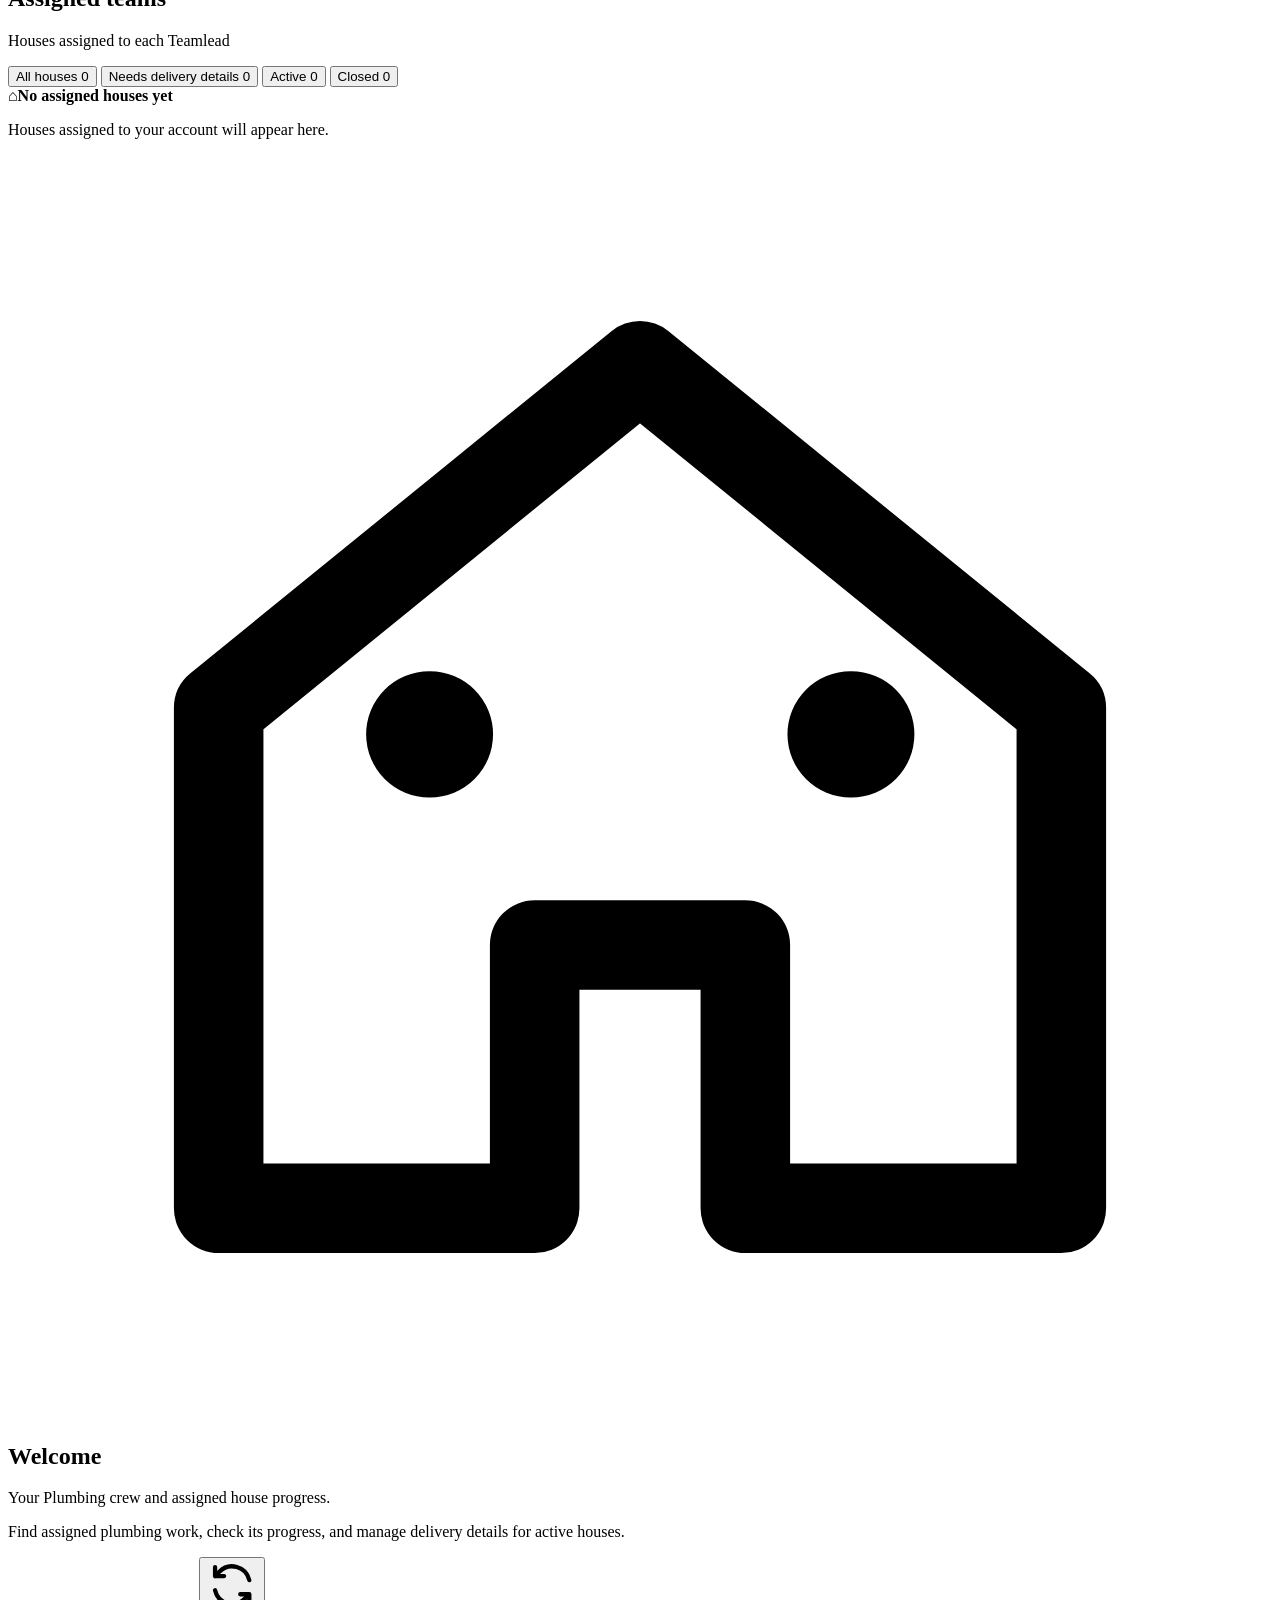
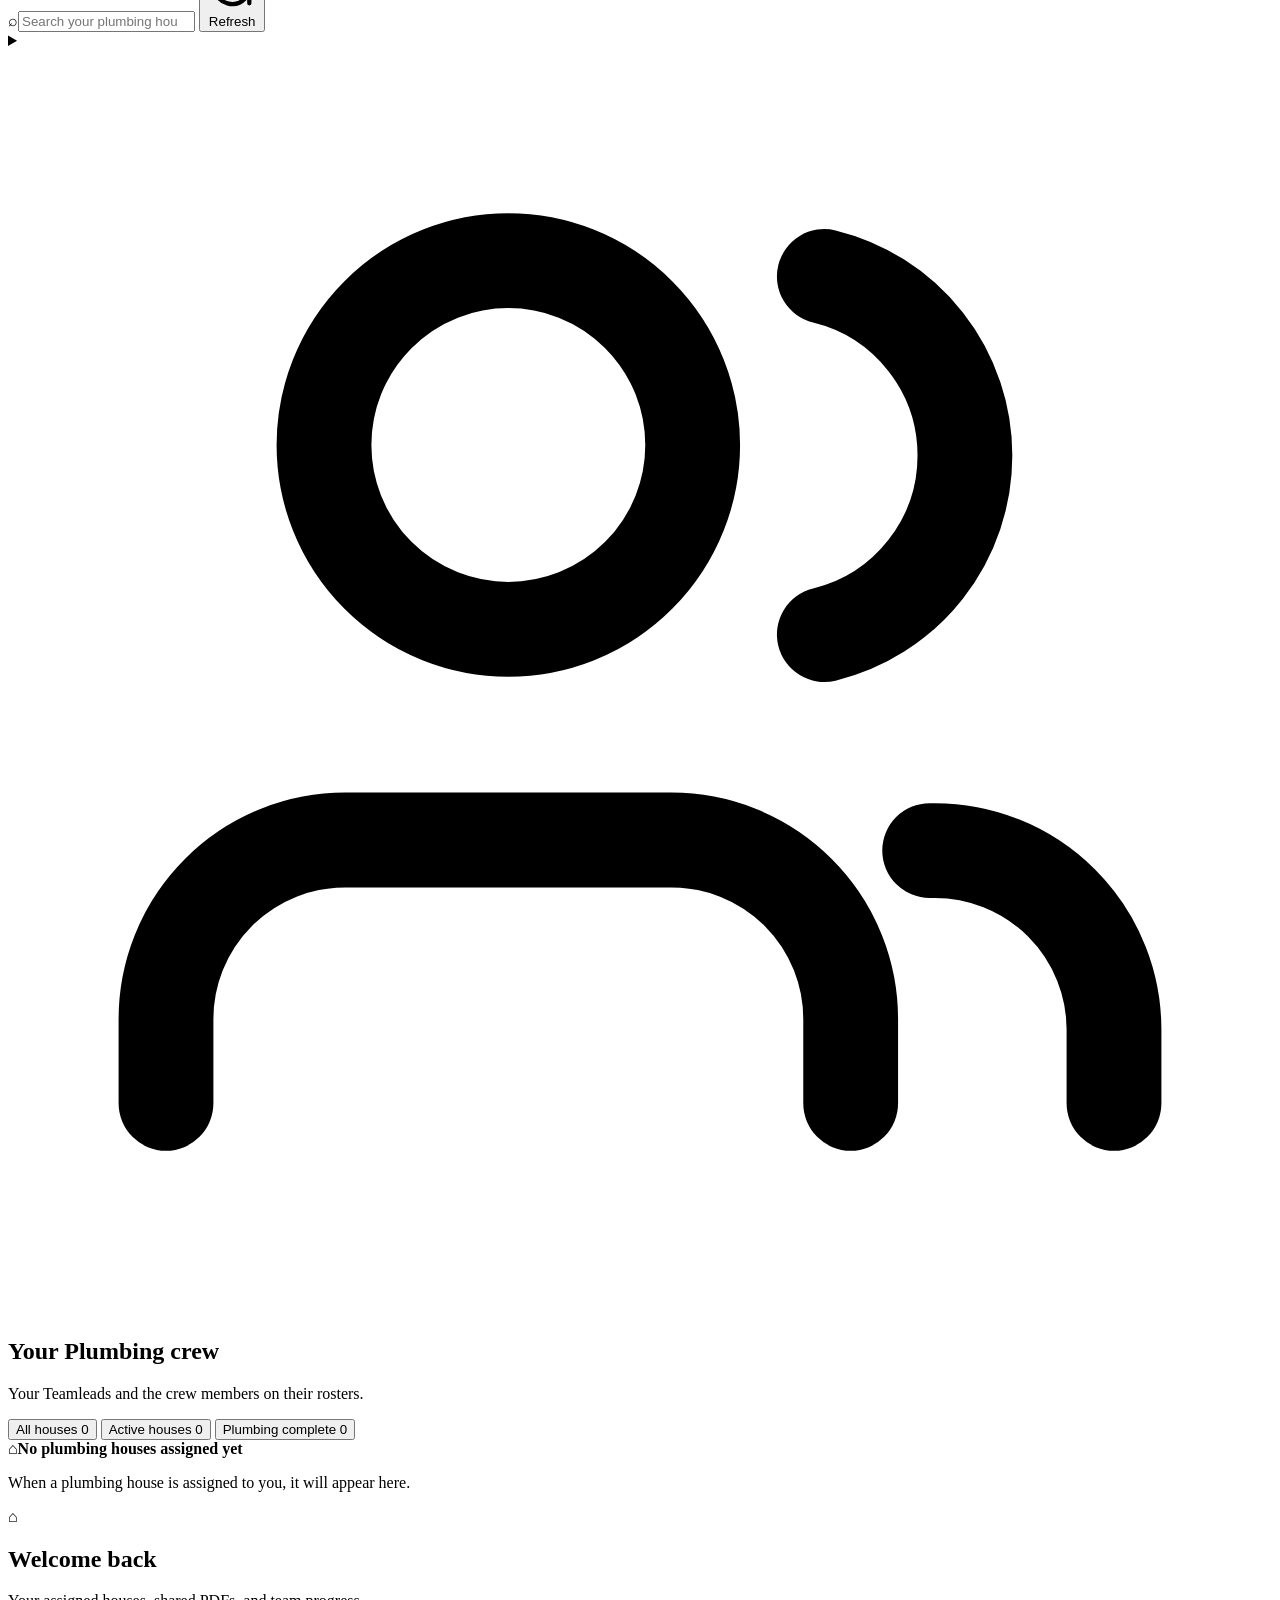
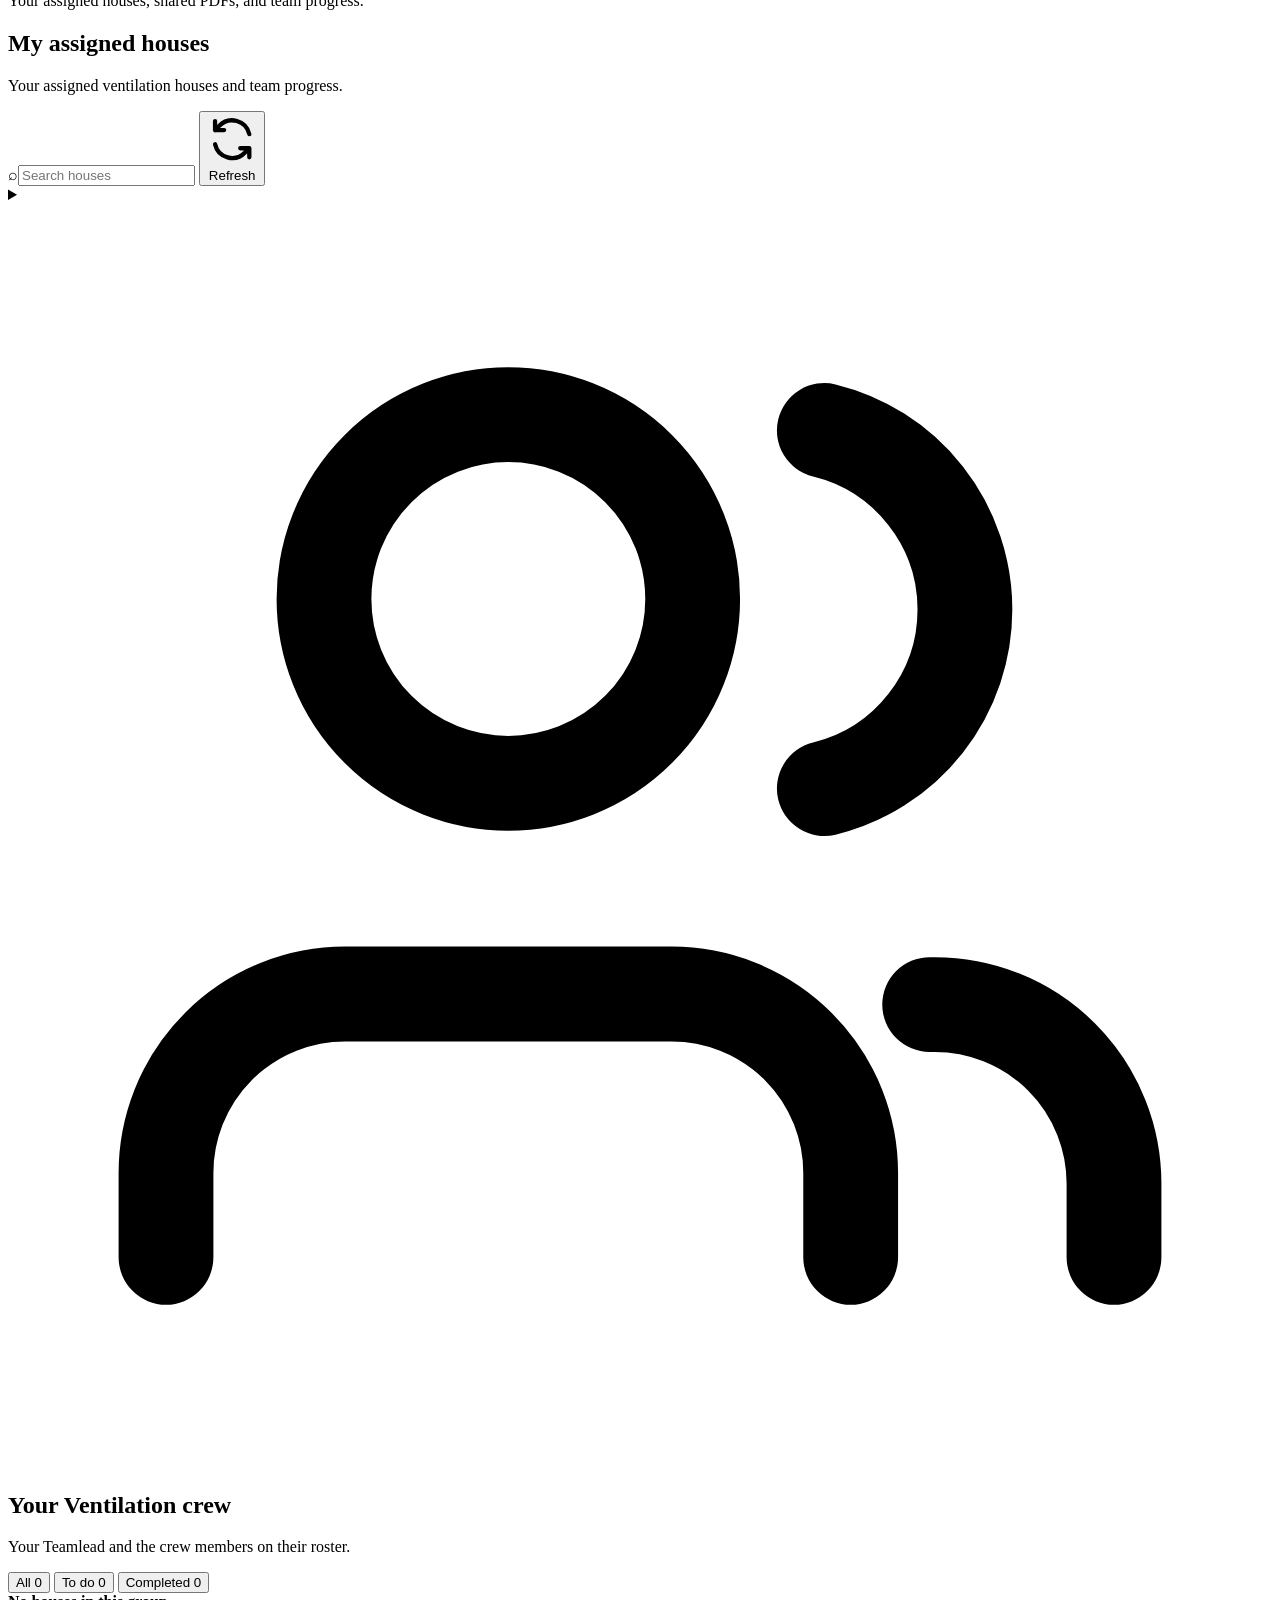
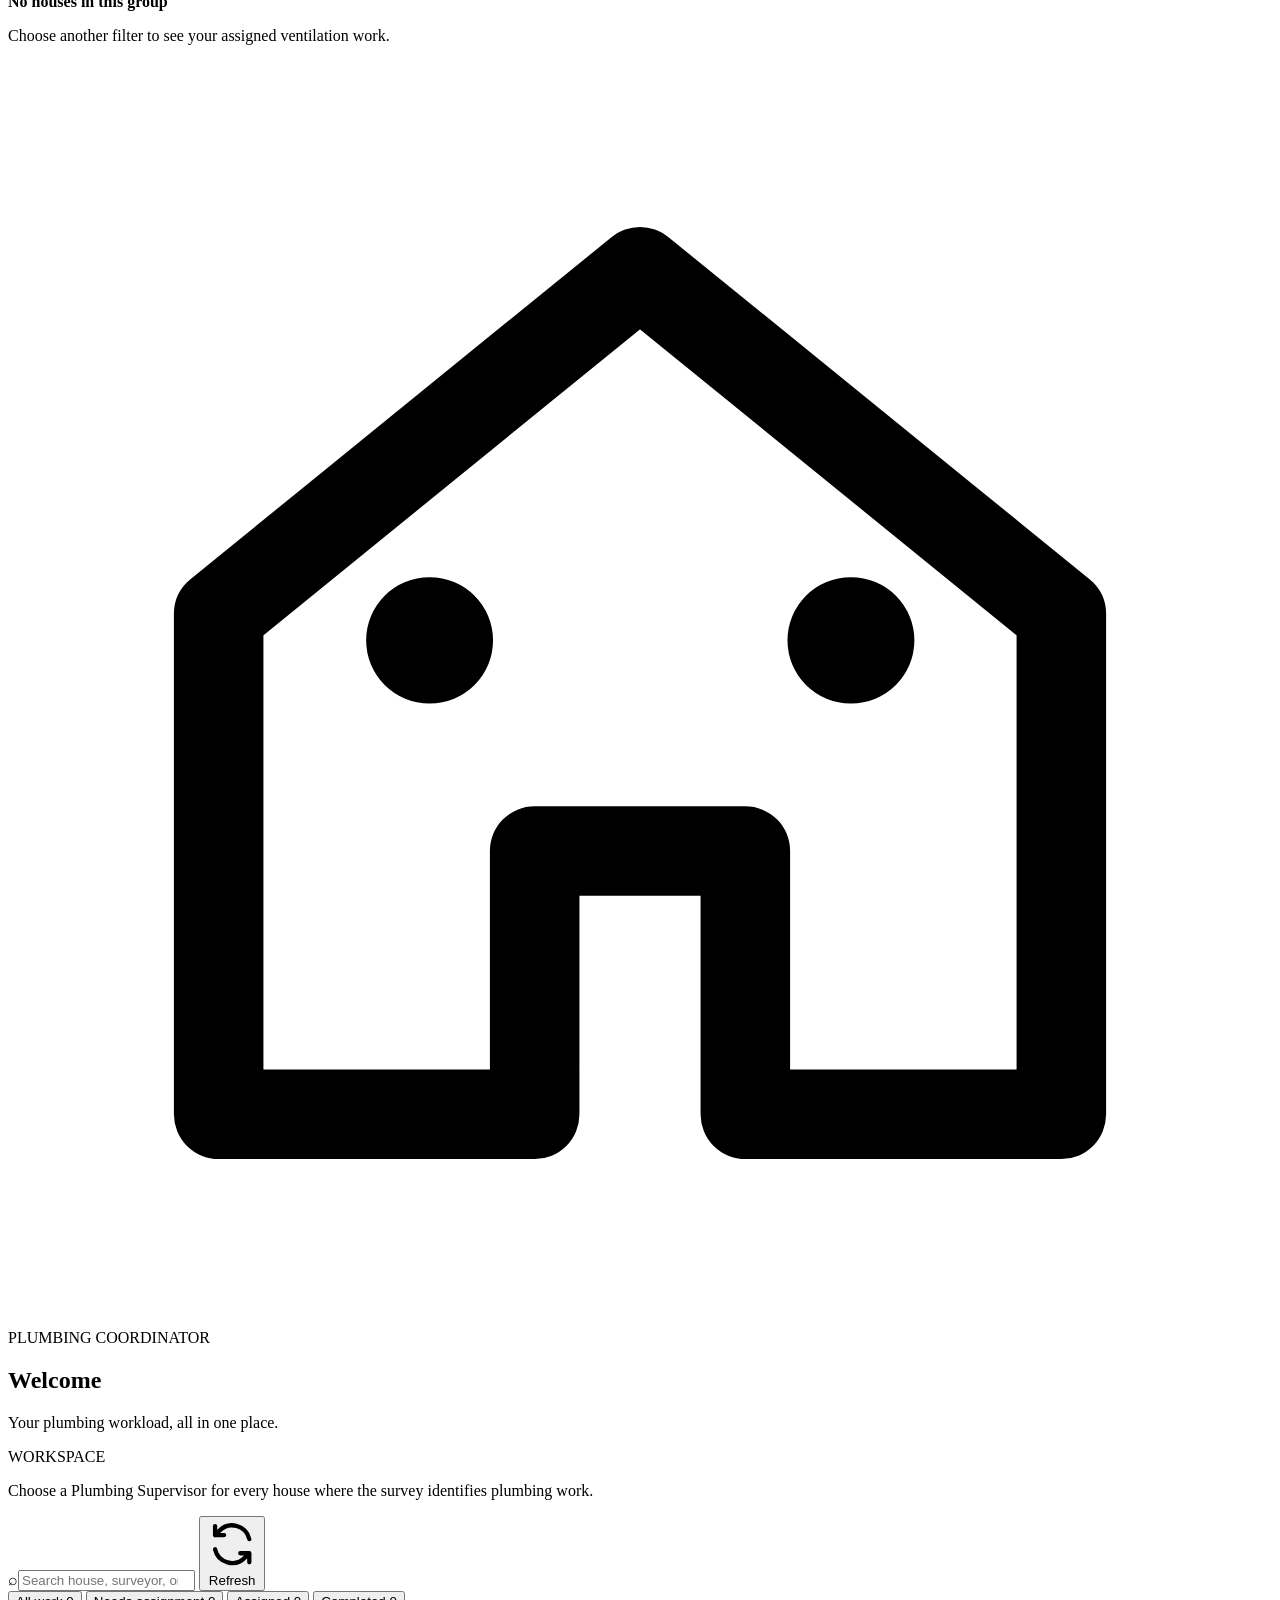
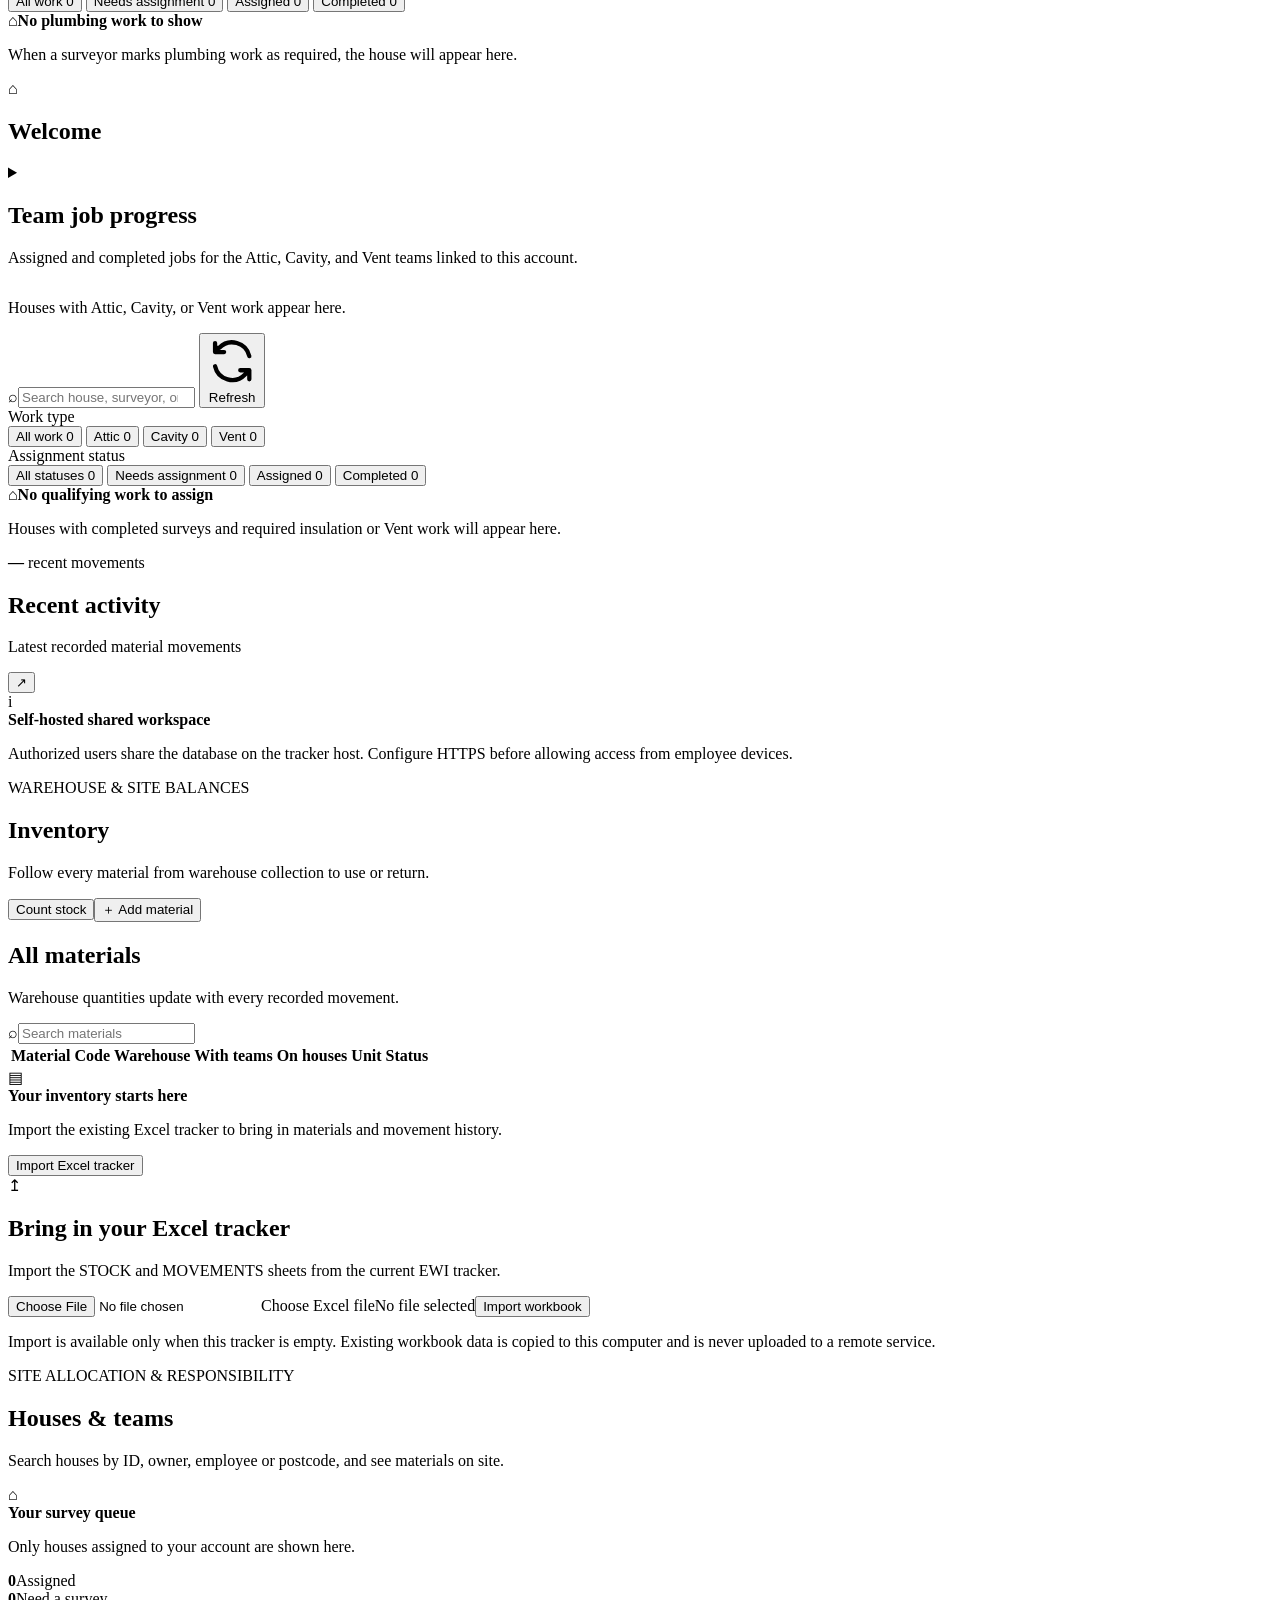
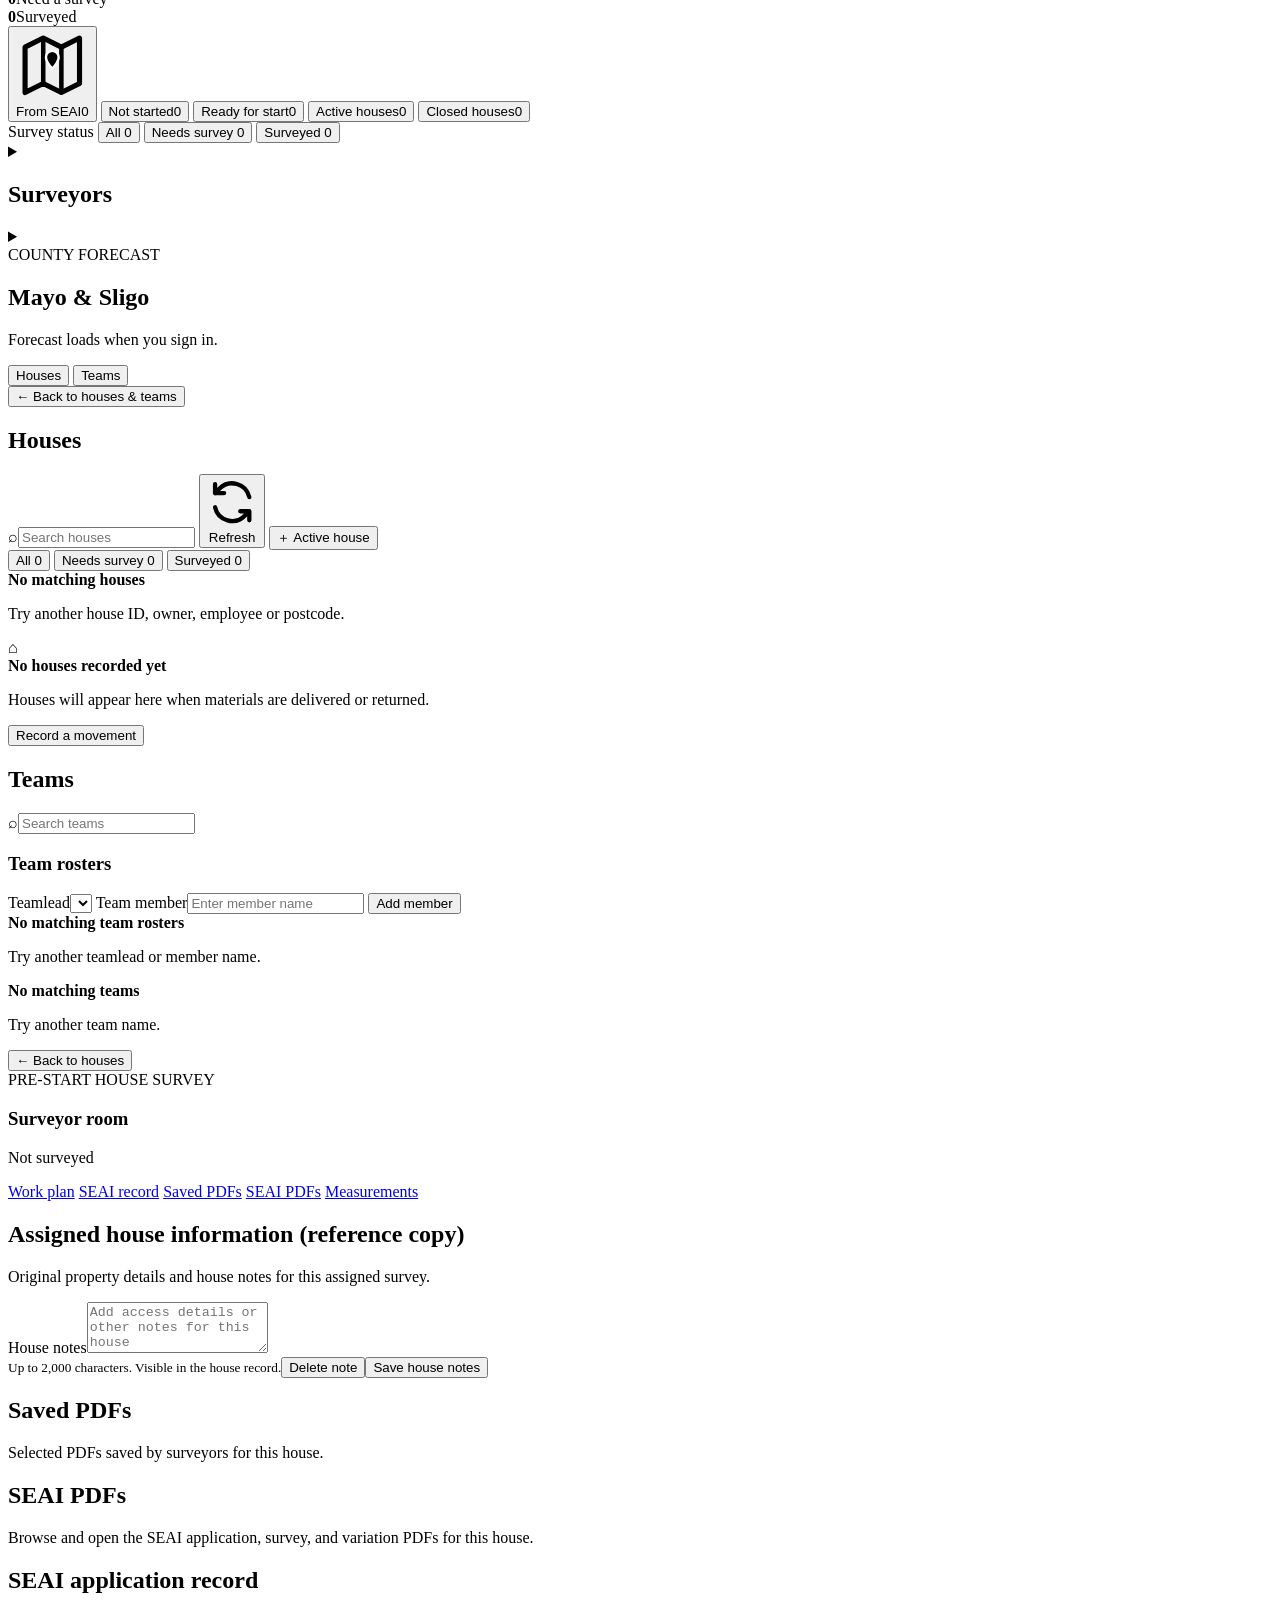
==== commit 2c510342: "Add scoped coordinator details and insulation photos Require assigned insulation work to include pho" ====
--- a/static/index.html
+++ b/static/index.html
@@ -8,7 +8,7 @@
     <link rel="icon" type="image/png" sizes="64x64" href="/brusna-cat-v3.png">
     <link rel="icon" type="image/x-icon" href="/brusna-cat-v3.ico">
     <link rel="shortcut icon" href="/brusna-cat-v3.ico">
-    <link rel="stylesheet" href="/app.css?v=[base64]">
+    <link rel="stylesheet" href="/app.css?v=[base64]&plumbing-upload-state=20261113-2&house-detail-work-plan-dropdown=20261113-1&coord-prestart-compact=20261113-1">
   </head>
   <body>
     <main id="auth-screen" class="auth-screen hidden">
@@ -451,8 +451,20 @@
                 <h2 id="ventilation-coordinator-greeting-title">Welcome</h2>
               </div>
             </div>
+            <details id="ventilation-coordinator-team-summary" class="ventilation-coordinator-team-summary" aria-labelledby="ventilation-coordinator-team-title">
+              <summary class="ventilation-coordinator-team-heading">
+                <div class="ventilation-coordinator-team-copy">
+                  <div class="ventilation-coordinator-team-title-row">
+                    <h2 id="ventilation-coordinator-team-title">Team job progress</h2>
+                    <span id="ventilation-coordinator-team-count" class="ventilation-coordinator-team-count"></span>
+                  </div>
+                  <p>Assigned and completed jobs for the Attic, Cavity, and Vent teams linked to this account.</p>
+                </div>
+              </summary>
+              <div id="ventilation-coordinator-team-list" class="ventilation-coordinator-team-list"></div>
+            </details>
             <div class="ventilation-workload-heading">
-              <div><p class="plumbing-workload-intro">Ready for Start houses with Attic, Cavity, or Vent work appear here.</p></div>
+              <div><p class="plumbing-workload-intro">Houses with Attic, Cavity, or Vent work appear here.</p></div>
               <div class="ventilation-workload-actions">
                 <label class="search-box house-search-box ventilation-house-search"><span aria-hidden="true">⌕</span><input id="ventilation-coordinator-house-search" type="search" placeholder="Search house, surveyor, or team" aria-label="Search Vent houses, surveyors, or teams"></label>
                 <button class="ventilation-refresh-button" id="refresh-ventilation-coordinator-houses" type="button" aria-label="Refresh Ventilation houses">
@@ -480,7 +492,7 @@
               </div>
             </div>
             <div id="ventilation-coordinator-house-list" class="plumbing-house-list"></div>
-            <div id="ventilation-coordinator-house-empty" class="ventilation-house-empty hidden"><span class="ventilation-house-empty-icon" aria-hidden="true">⌂</span><strong>No qualifying work to assign</strong><p>Ready houses with a completed survey and required insulation or Vent work will appear here.</p></div>
+            <div id="ventilation-coordinator-house-empty" class="ventilation-house-empty hidden"><span class="ventilation-house-empty-icon" aria-hidden="true">⌂</span><strong>No qualifying work to assign</strong><p>Houses with completed surveys and required insulation or Vent work will appear here.</p></div>
           </section>
           <div class="kpi-strip">
             <span><b id="stat-movements">—</b> recent movements</span>
@@ -837,15 +849,14 @@
           </section>
           <section id="house-detail" class="hidden" aria-labelledby="house-detail-title">
             <button class="text-button back-button house-back" id="back-to-houses" type="button">← Back to houses &amp; teams</button>
-            <div class="page-heading house-detail-heading">
+            <header class="house-detail-heading">
               <div class="house-detail-title-group">
-                <div class="eyebrow">HOUSE RECORD &amp; MOVEMENT HISTORY</div>
+                <div class="eyebrow" id="house-detail-eyebrow">HOUSE RECORD &amp; MOVEMENT HISTORY</div>
                 <div class="house-detail-title-line"><h1 id="house-detail-title"></h1><span id="house-detail-status" class="status-pill house-detail-status"></span></div>
                 <p class="page-subtitle" id="house-detail-subtitle"></p>
               </div>
-            </div>
+            </header>
             <nav class="house-detail-nav" id="house-detail-nav" aria-label="House record sections">
-              <button class="hidden" type="button" data-house-detail-target="house-detail-survey-info">Survey information</button>
               <button class="hidden" type="button" data-house-detail-target="house-detail-vent-photos-card">Vent team photos</button>
               <button class="hidden" type="button" data-house-detail-target="house-detail-plumbing-photos-card">Plumbing team photos</button>
               <button type="button" data-house-detail-target="house-detail-stock-card">Materials on site</button>
@@ -853,28 +864,40 @@
               <button type="button" data-house-detail-target="house-history-card">Movement history</button>
             </nav>
             <div id="house-detail-facts" class="house-detail-facts"></div>
-            <article class="card hidden" id="house-detail-survey-info">
-              <div class="card-heading"><div><h2>Survey information</h2><p>Survey measurements, notes, and insulation requirements recorded for this house.</p></div></div>
-              <div id="house-detail-survey-content" class="house-detail-records-grid"></div>
-            </article>
+            <details class="card house-work-plan-summary is-collapsible hidden" id="house-detail-coordinator-work-plan">
+              <summary class="work-plan-heading">
+                <span class="house-stock-title">Pre-start work plan</span>
+                <span class="work-plan-summary-actions"><span class="work-plan-count" id="house-detail-coordinator-work-plan-count">Read only</span><span class="work-plan-summary-chevron" aria-hidden="true"></span></span>
+              </summary>
+              <div id="house-detail-coordinator-work-plan-rows" class="work-plan-detail-groups" aria-live="polite"></div>
+            </details>
             <article class="card house-detail-vent-photos-card hidden" id="house-detail-vent-photos-card">
               <div class="card-heading"><div><h2>Vent team photos</h2><p>Photos attached to this house by the Vent team.</p></div><div id="house-detail-vent-photo-upload"></div></div>
               <div id="house-detail-vent-photos" aria-live="polite"></div>
             </article>
+            <article class="card house-detail-vent-photos-card house-detail-insulation-photos-card hidden" id="house-detail-attic-photos-card">
+              <div class="card-heading"><div><h2>Attic team photos</h2><p>Photos attached by the assigned Attic Teamlead.</p></div></div>
+              <div id="house-detail-attic-photos" aria-live="polite"></div>
+            </article>
+            <article class="card house-detail-vent-photos-card house-detail-insulation-photos-card hidden" id="house-detail-cavity-photos-card">
+              <div class="card-heading"><div><h2>Cavity team photos</h2><p>Photos attached by the assigned Cavity Teamlead.</p></div></div>
+              <div id="house-detail-cavity-photos" aria-live="polite"></div>
+            </article>
             <article class="card house-detail-vent-photos-card hidden" id="house-detail-plumbing-photos-card">
               <div class="card-heading"><div><h2>Plumbing team photos</h2><p>Photos attached to this house by the Plumbing team.</p></div><div id="house-detail-plumbing-photo-upload"></div></div>
               <div id="house-detail-plumbing-photos" aria-live="polite"></div>
             </article>
-            <article class="card house-detail-work-plan hidden" id="house-detail-work-plan">
-              <div class="card-heading">
+            <details class="card house-detail-work-plan is-collapsible hidden" id="house-detail-work-plan">
+              <summary class="card-heading house-detail-work-plan-heading">
                 <div>
                   <span class="work-plan-source-tag">Surveyor plan</span>
                   <h2>Pre-start work plan</h2>
                   <p>Mark applicable items done. The checker and time are saved; only the original checker can undo a check.</p>
                 </div>
-              </div>
+                <span class="work-plan-summary-chevron" aria-hidden="true"></span>
+              </summary>
               <div id="house-detail-work-plan-rows"></div>
-            </article>
+            </details>
             <article class="card house-detail-usage-card hidden" id="house-detail-usage-card">
               <div class="card-heading"><div><h2>Materials used on this finished house</h2><p>Recorded usage plus the remaining on-site quantities automatically closed out when the house was finished.</p></div></div>
               <div id="house-detail-usage" class="house-detail-stock"></div>
@@ -1366,6 +1389,6 @@
     <button class="button button-primary presentation-resume hidden" id="resume-presentation" type="button">Resume presentation</button>
 
     <div class="toast" id="toast" role="status" aria-live="polite"></div>
-    <script src="/app.js?v=[base64]" defer></script>
+    <script src="/app.js?v=[base64]&plumbing-upload-state=20261113-2" defer></script>
   </body>
 </html>
